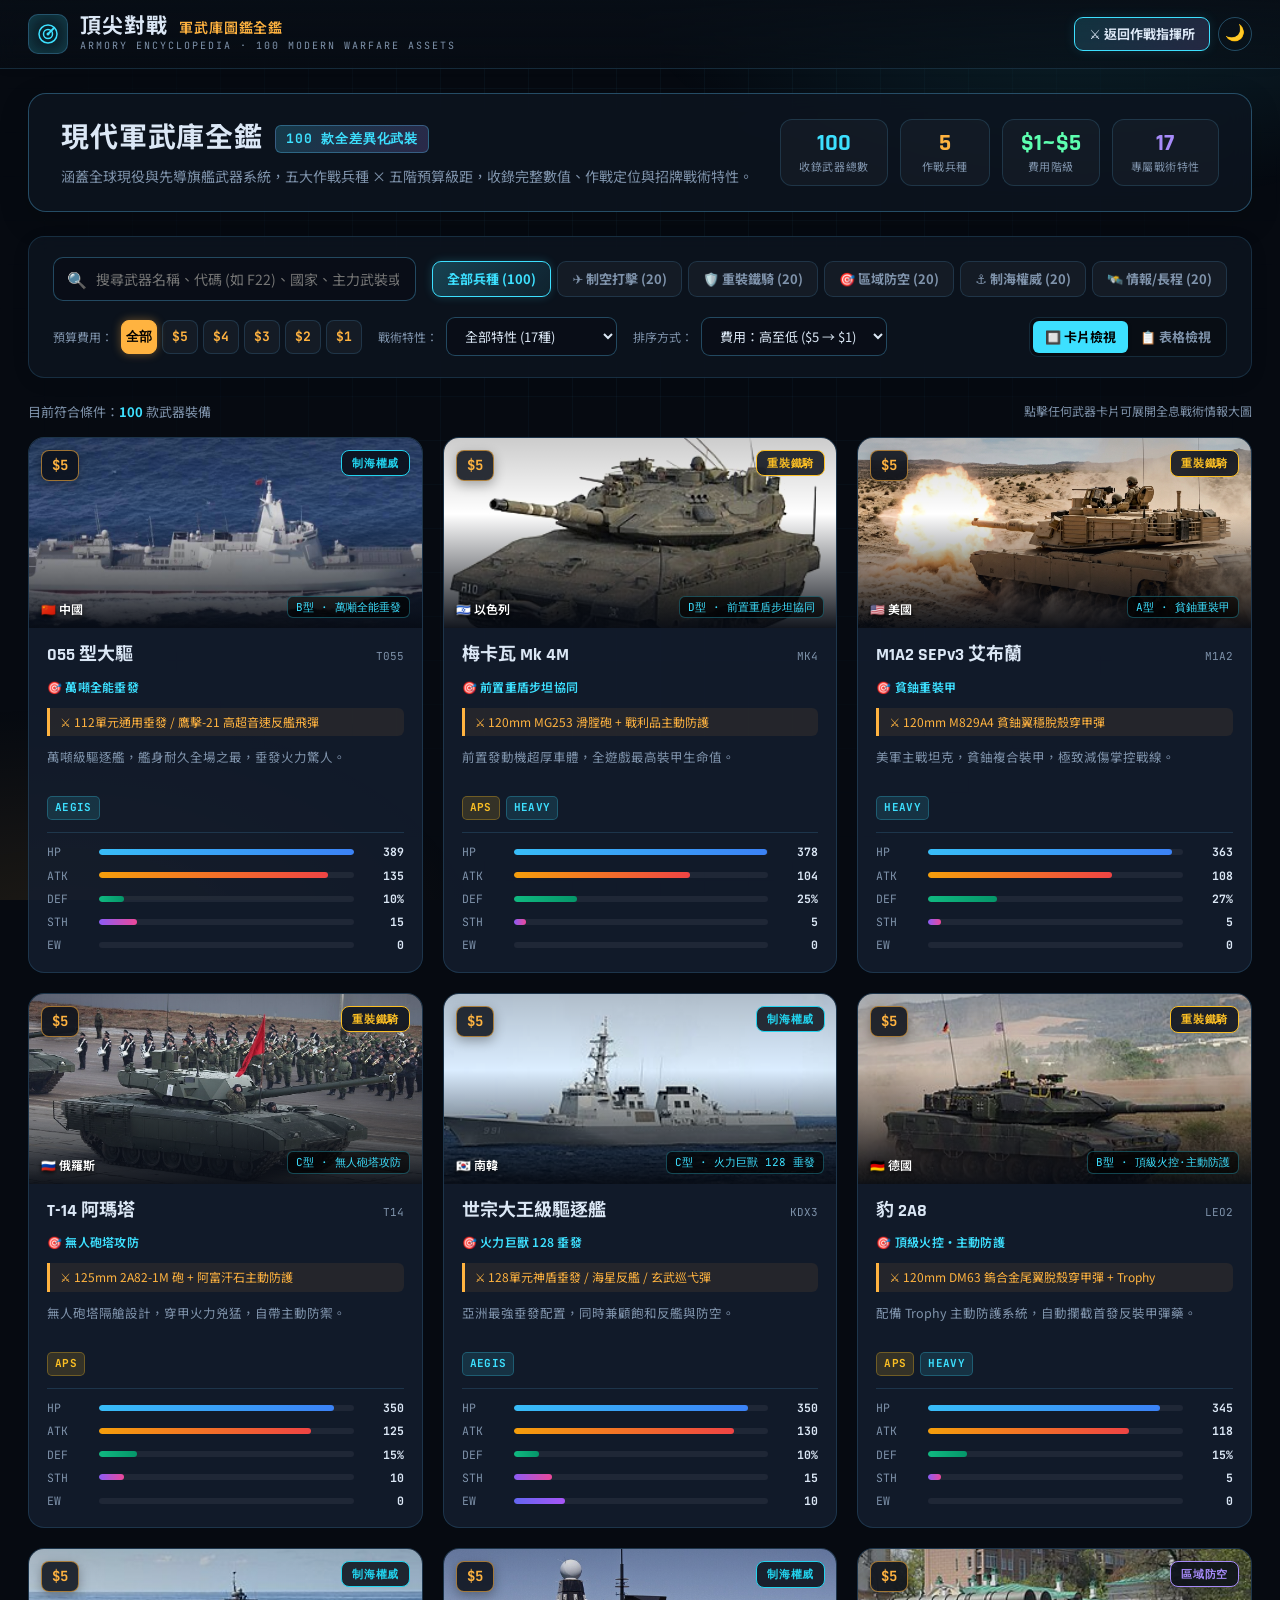
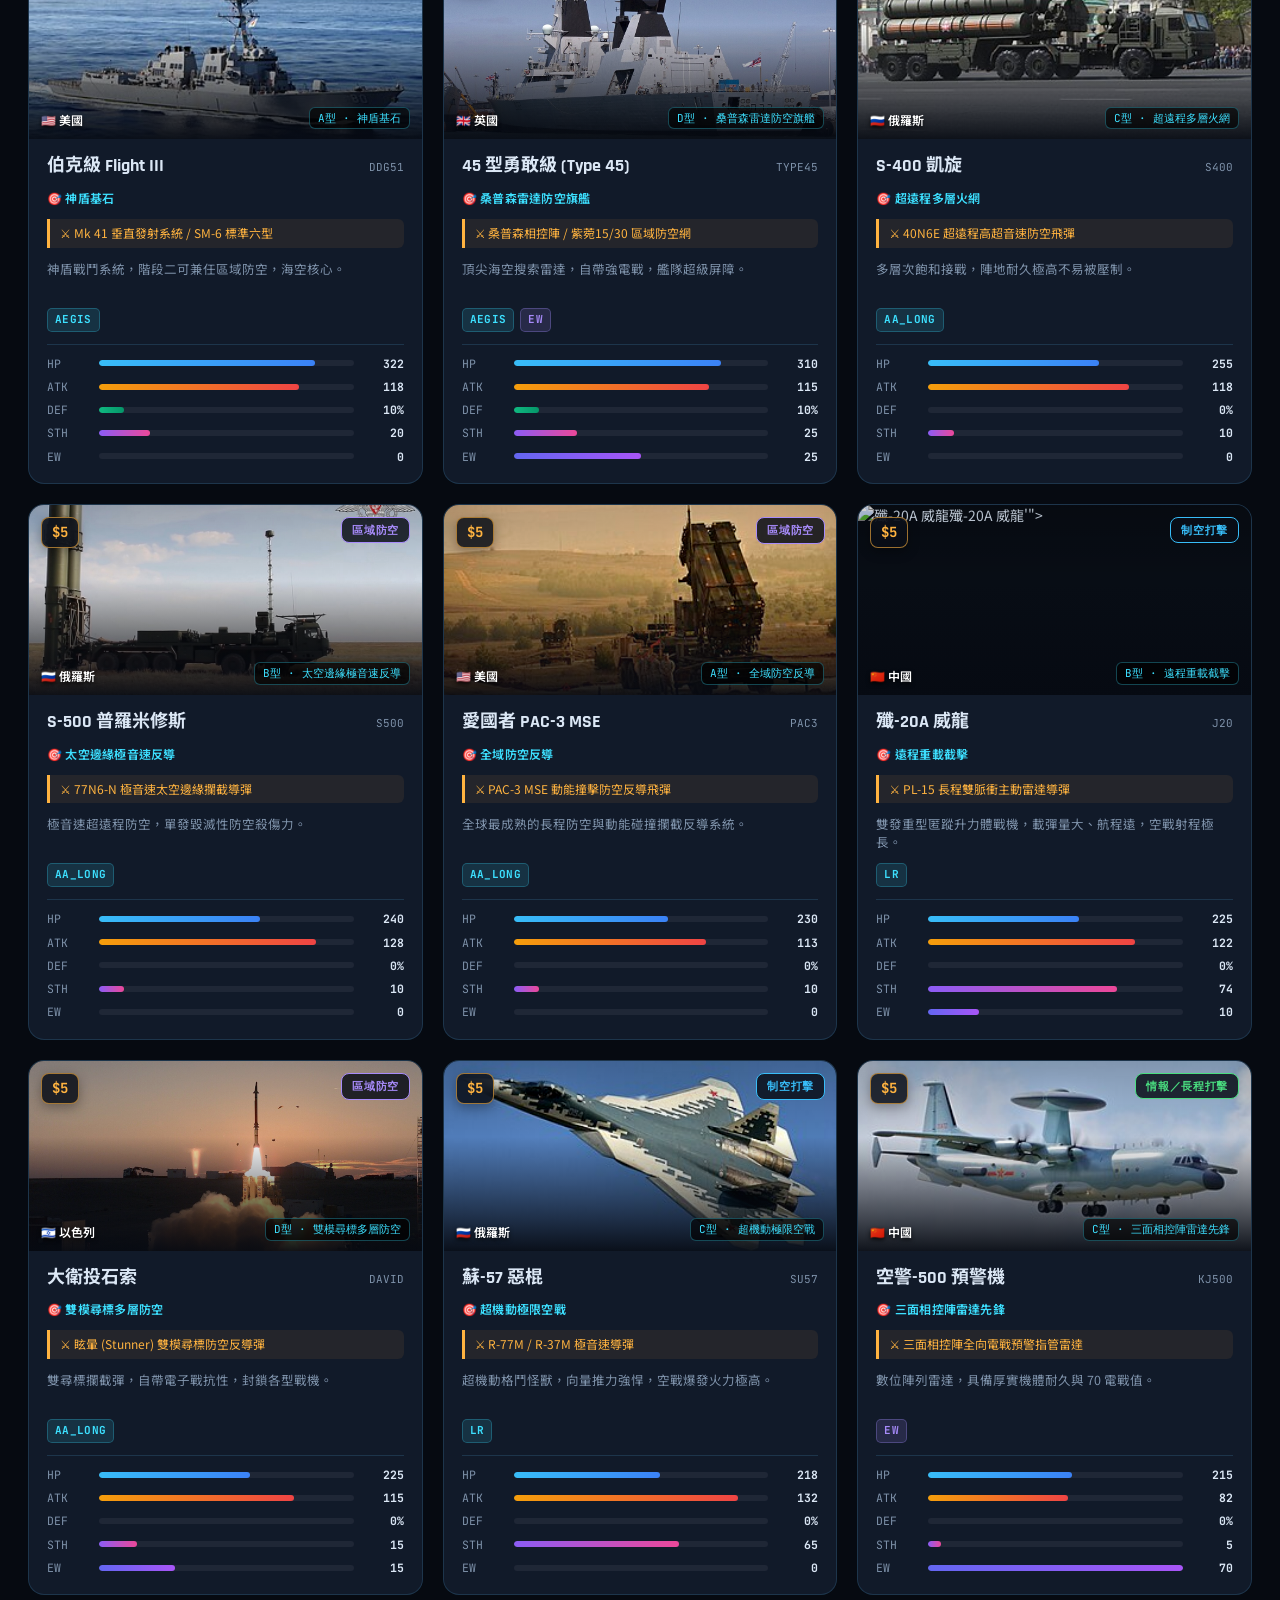
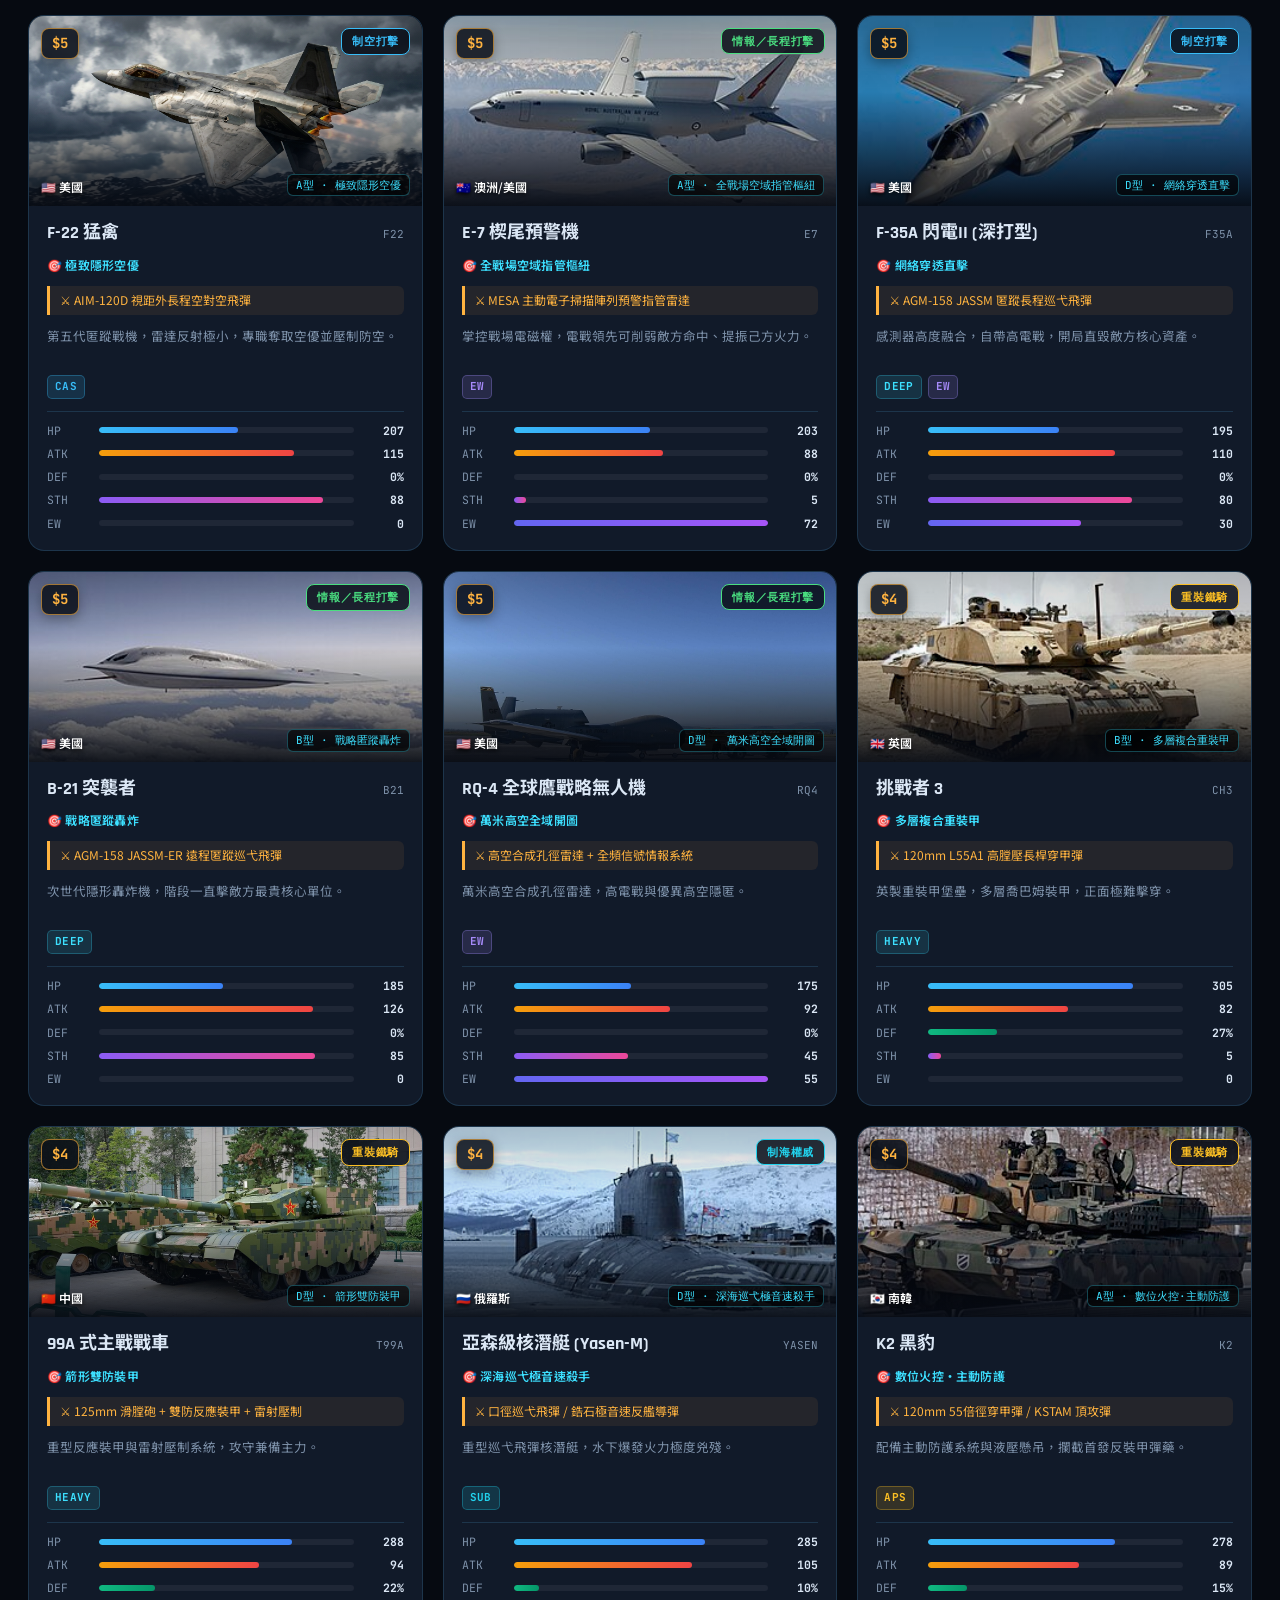
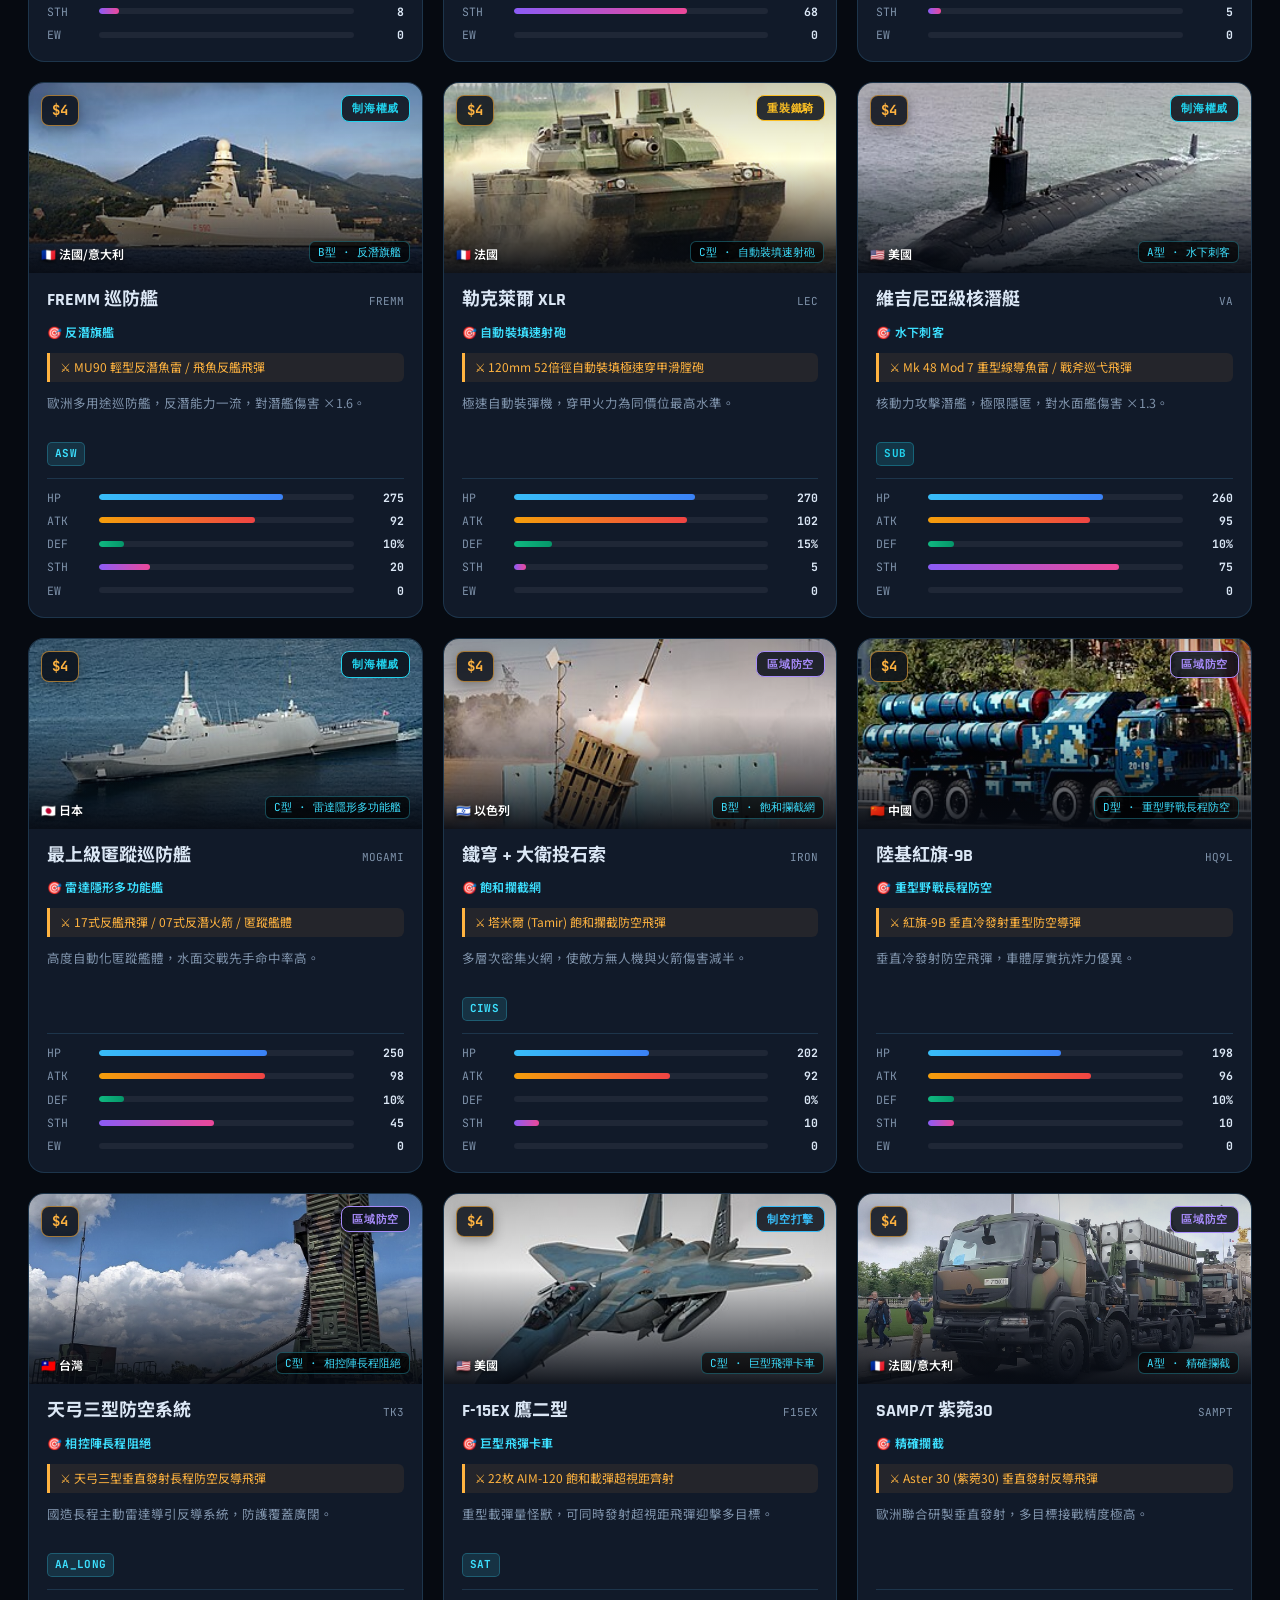
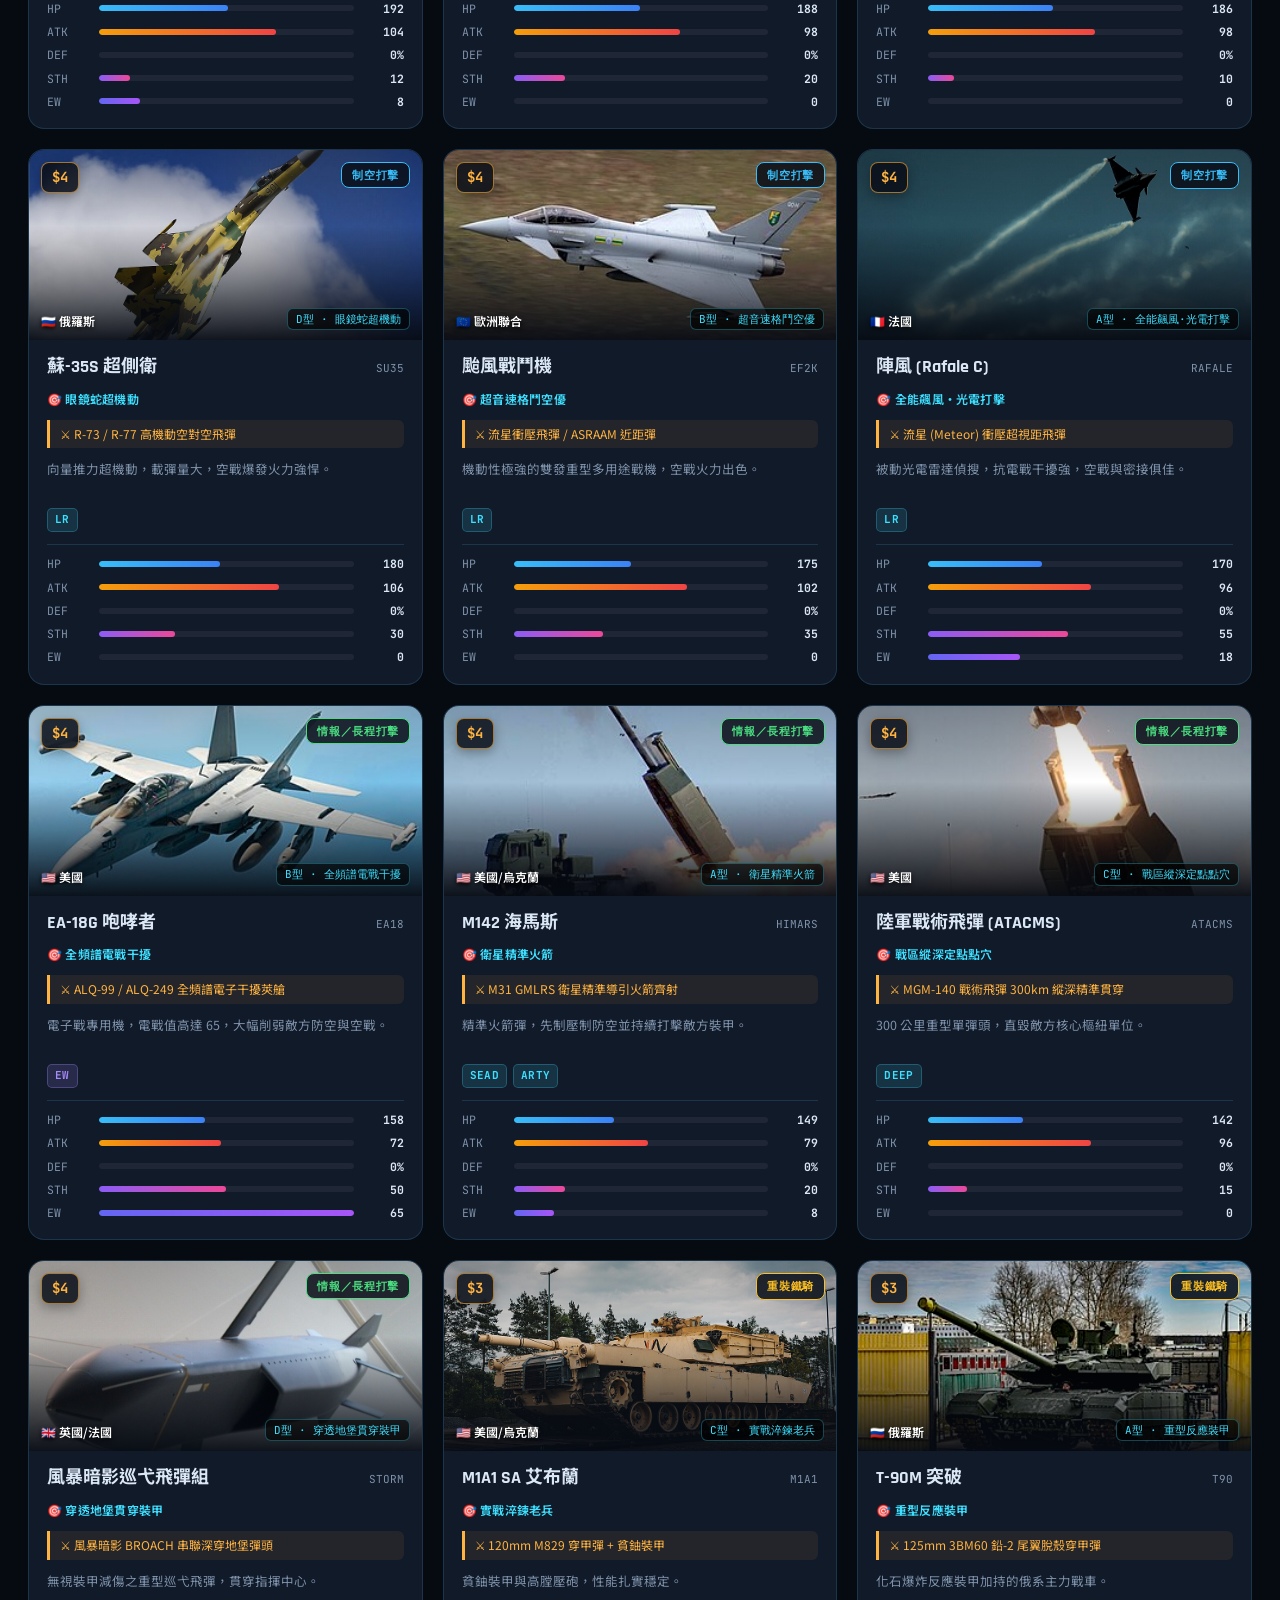
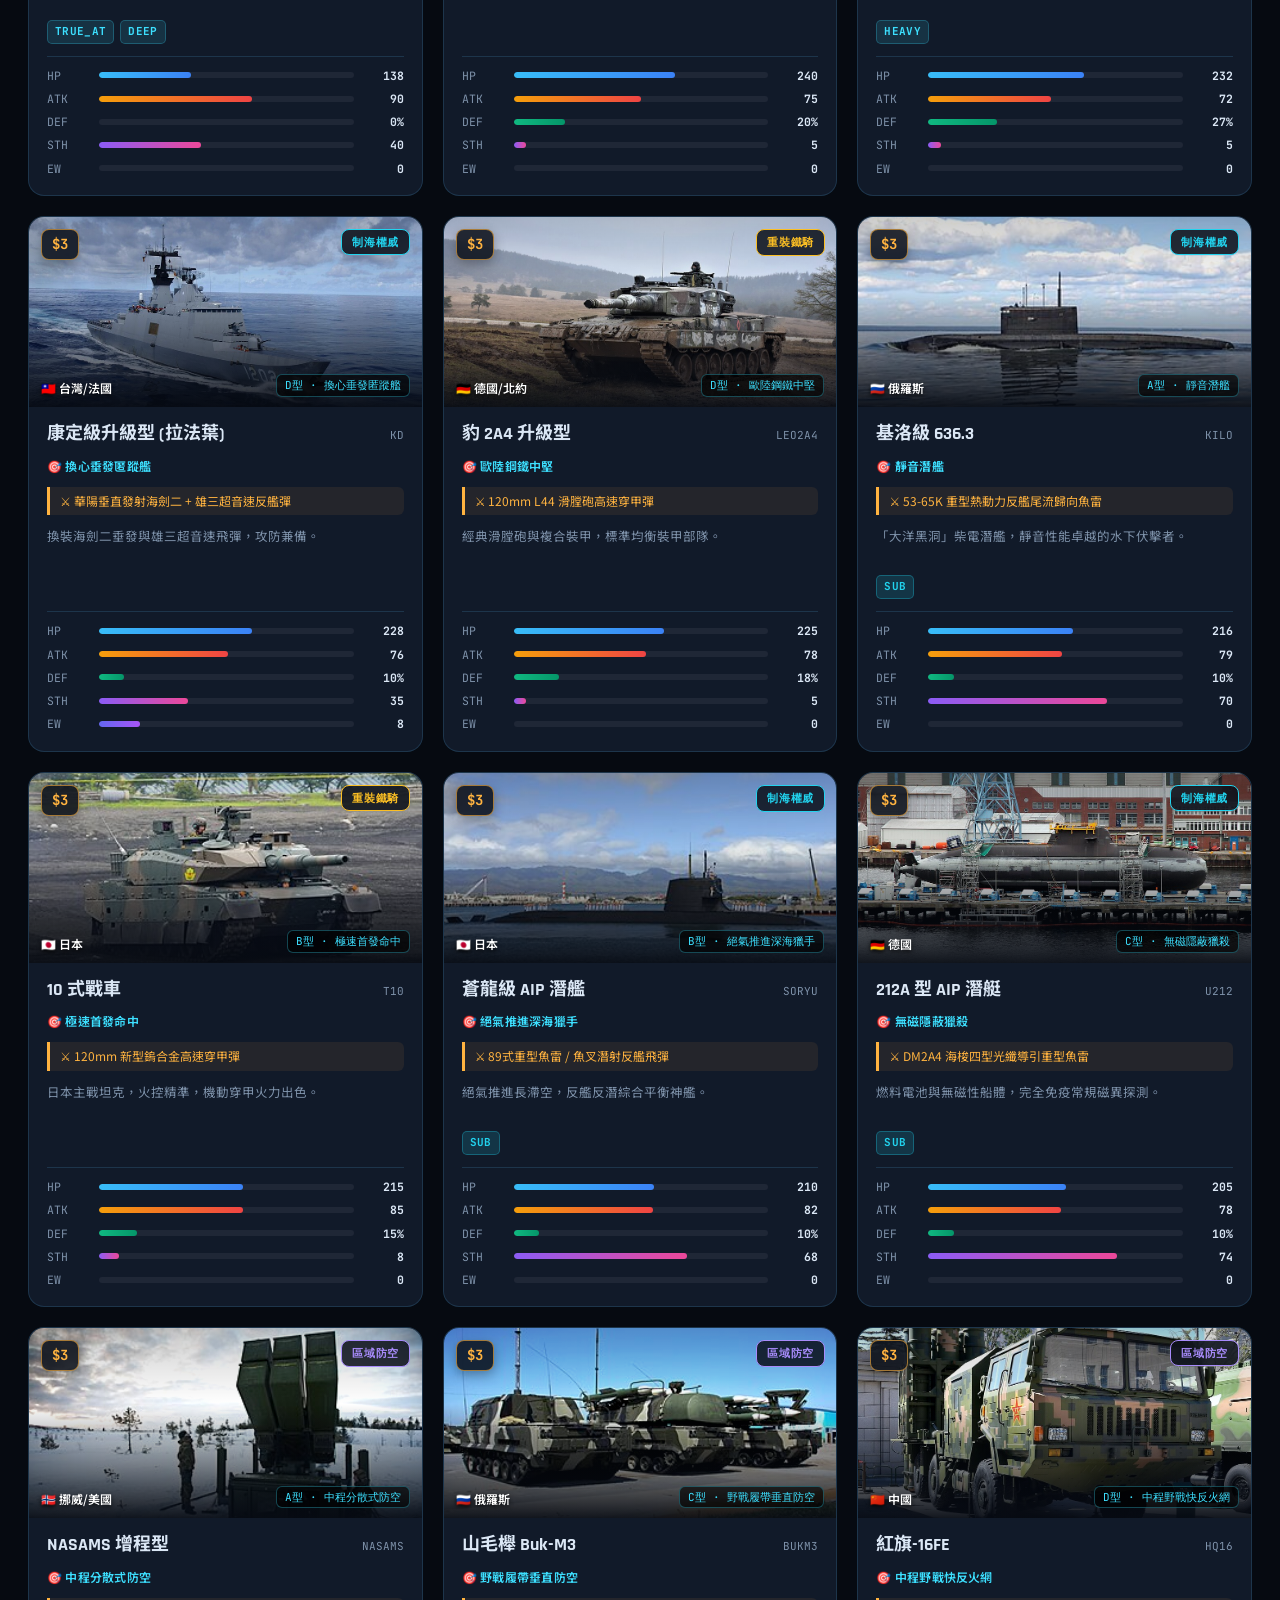
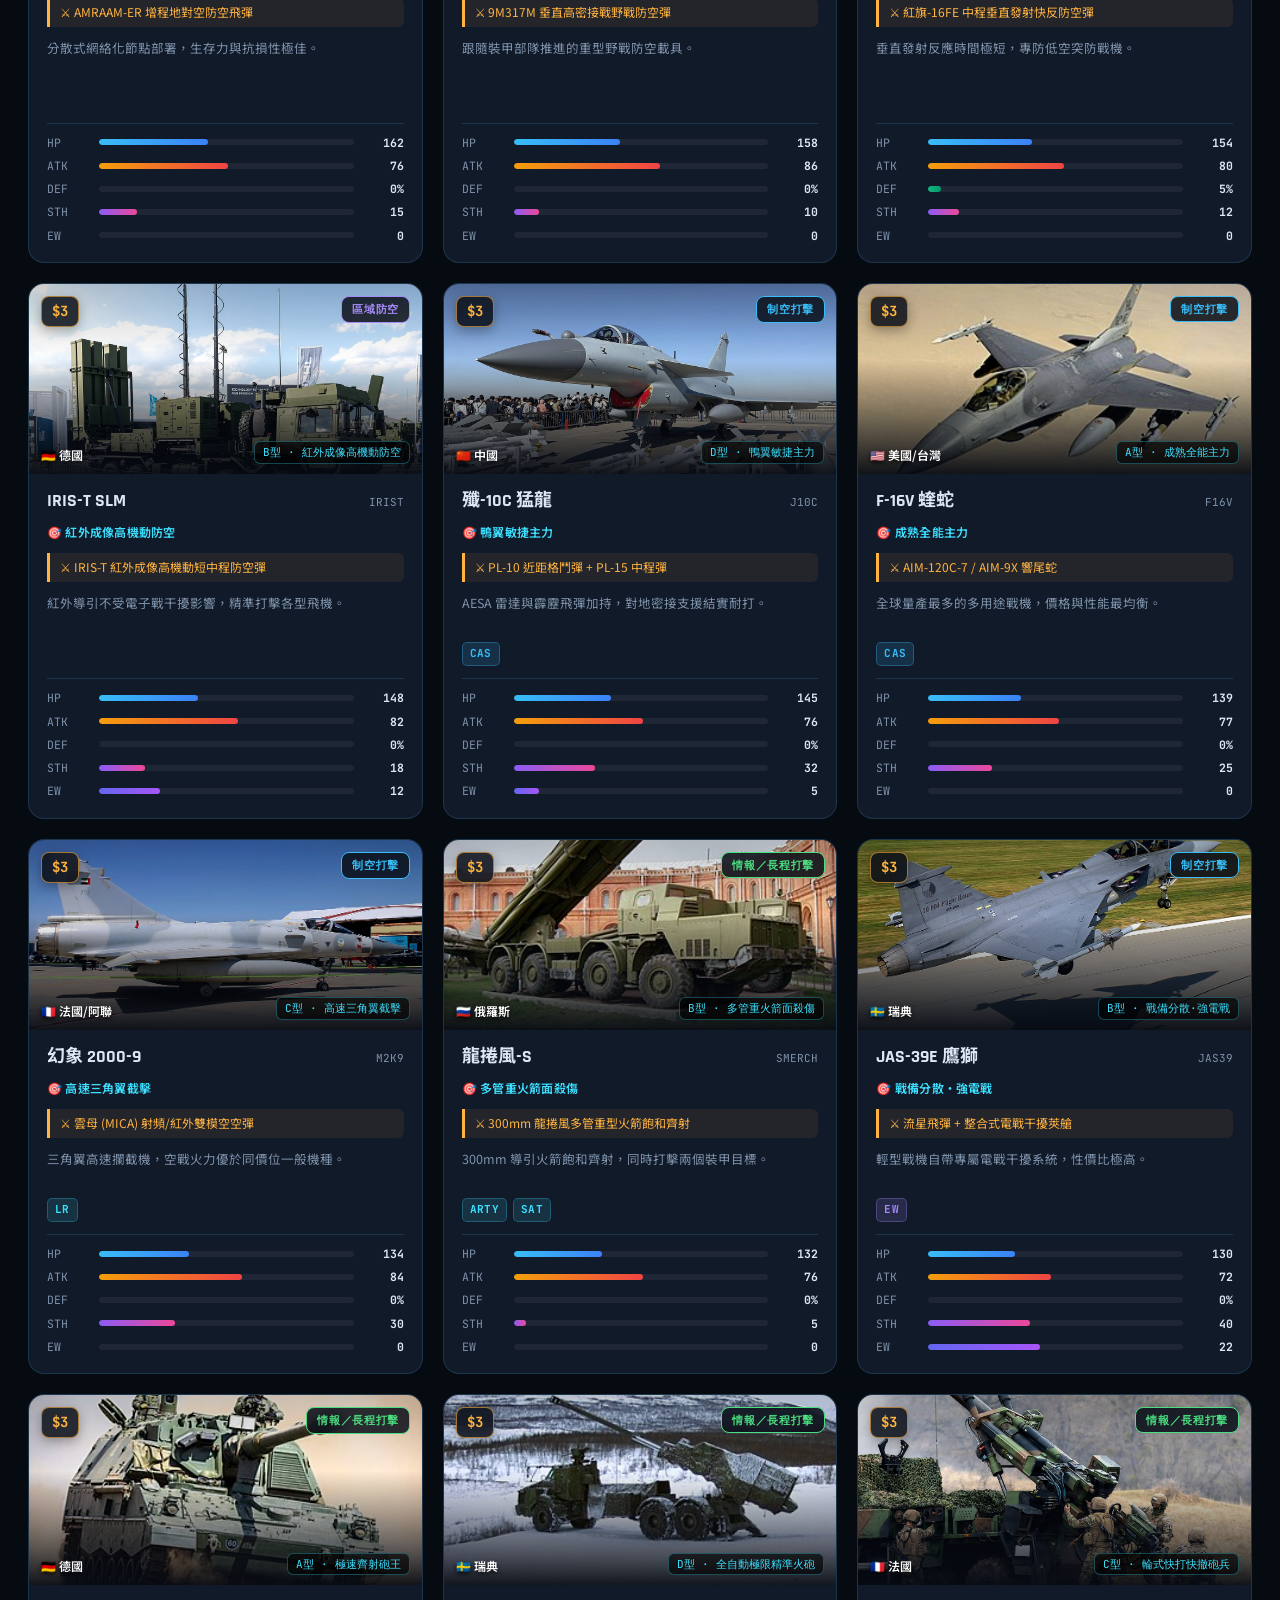
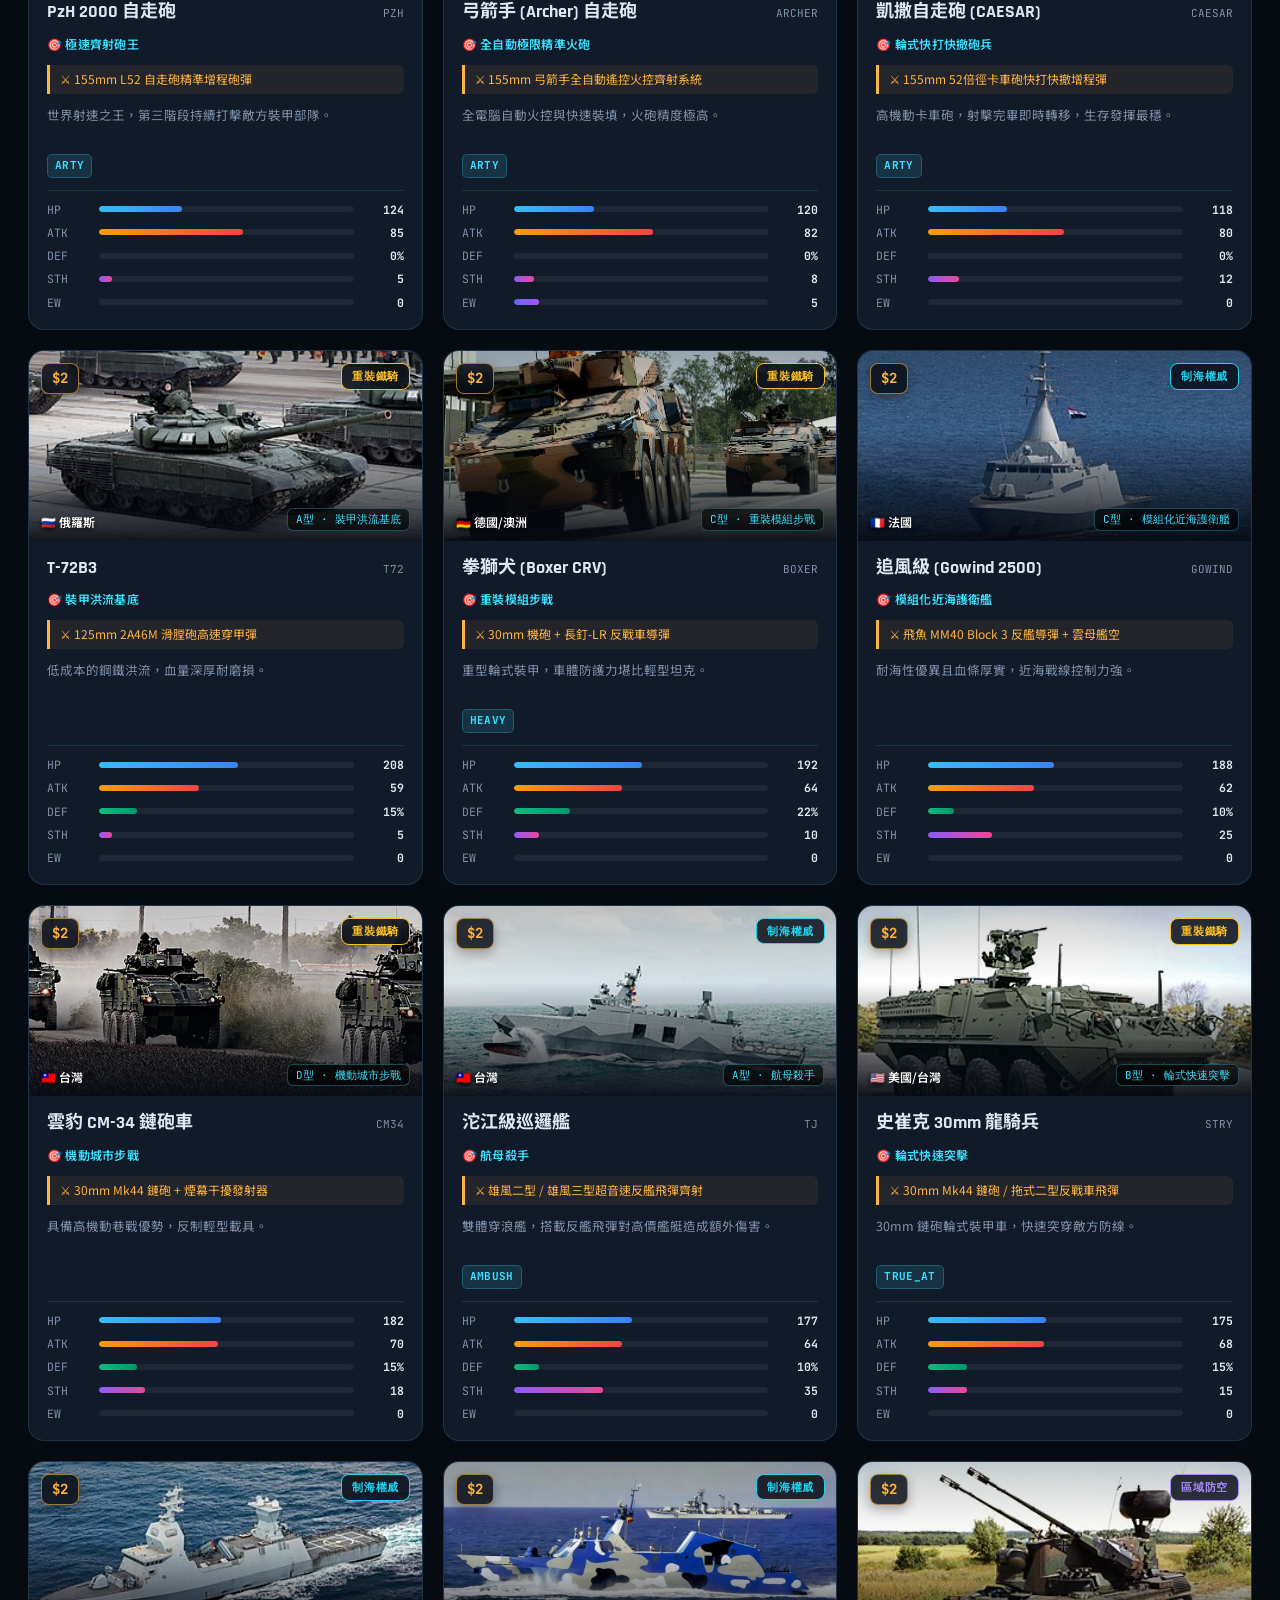
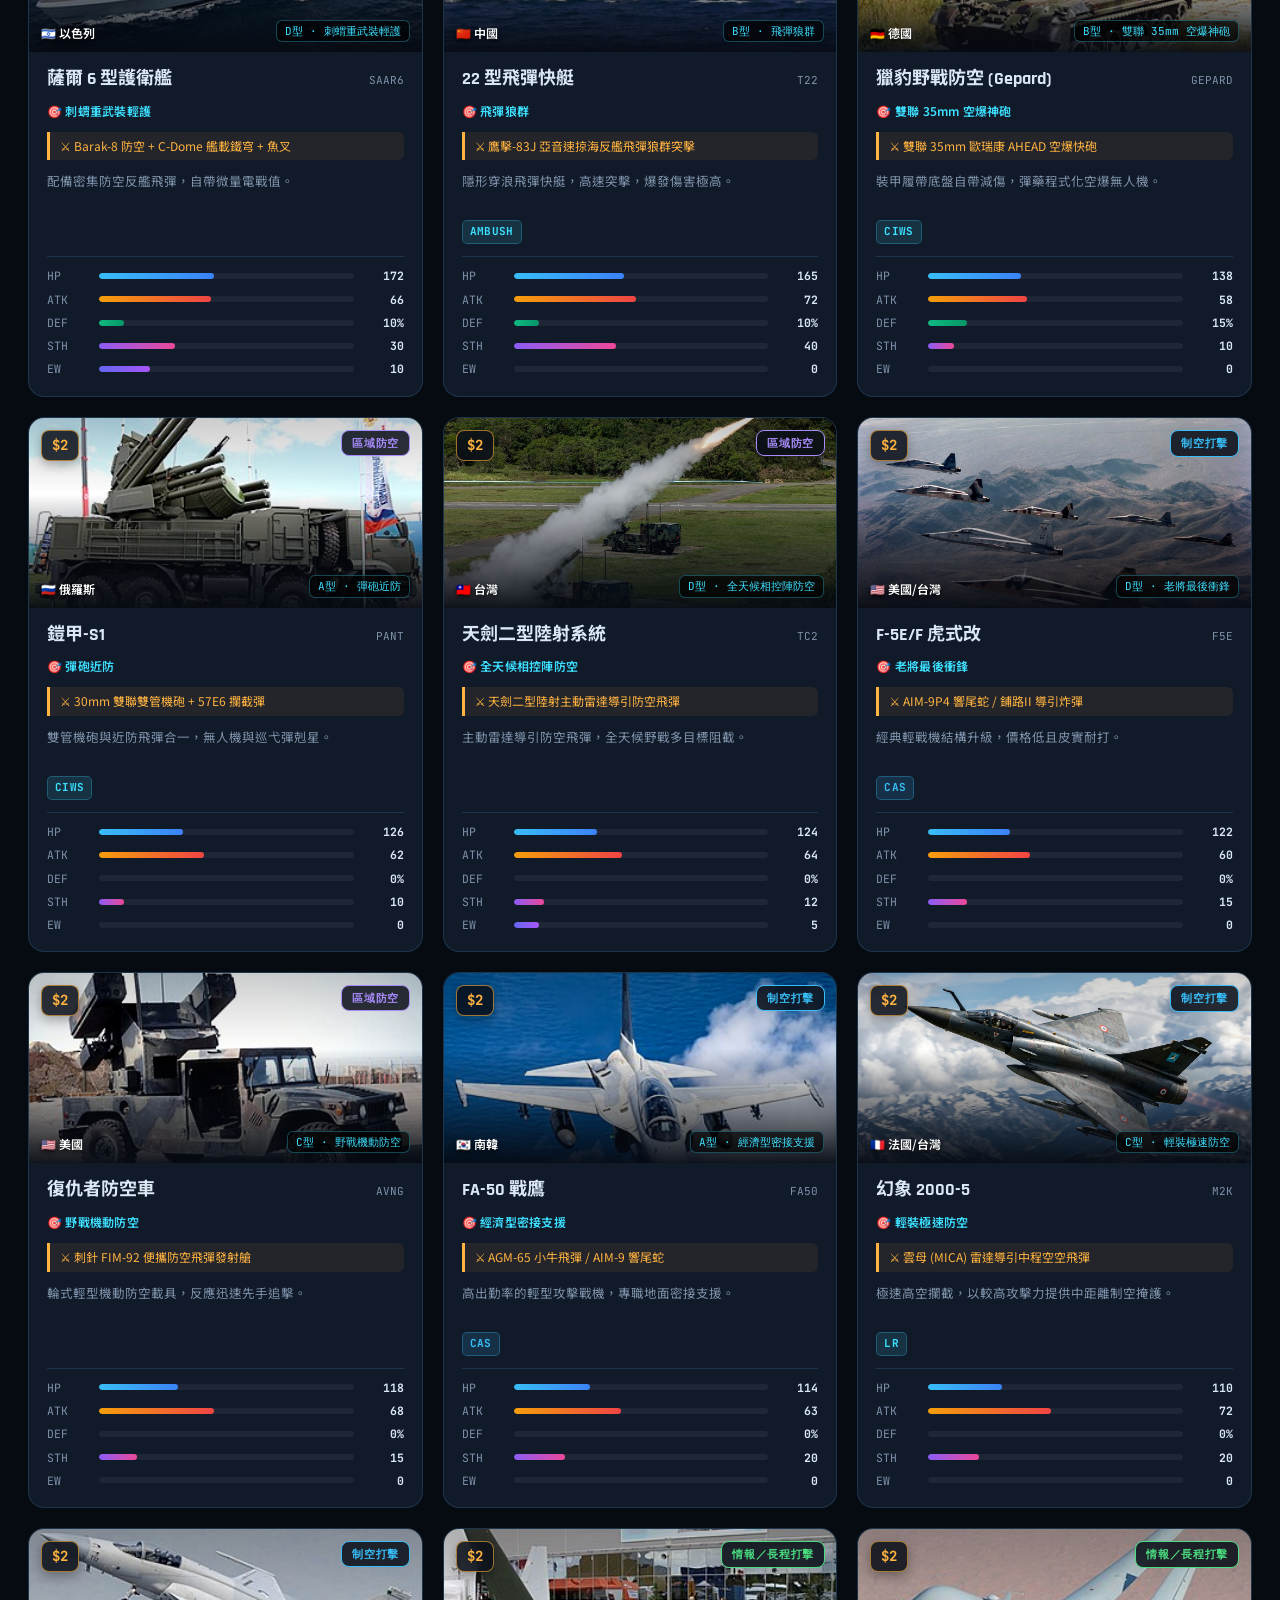
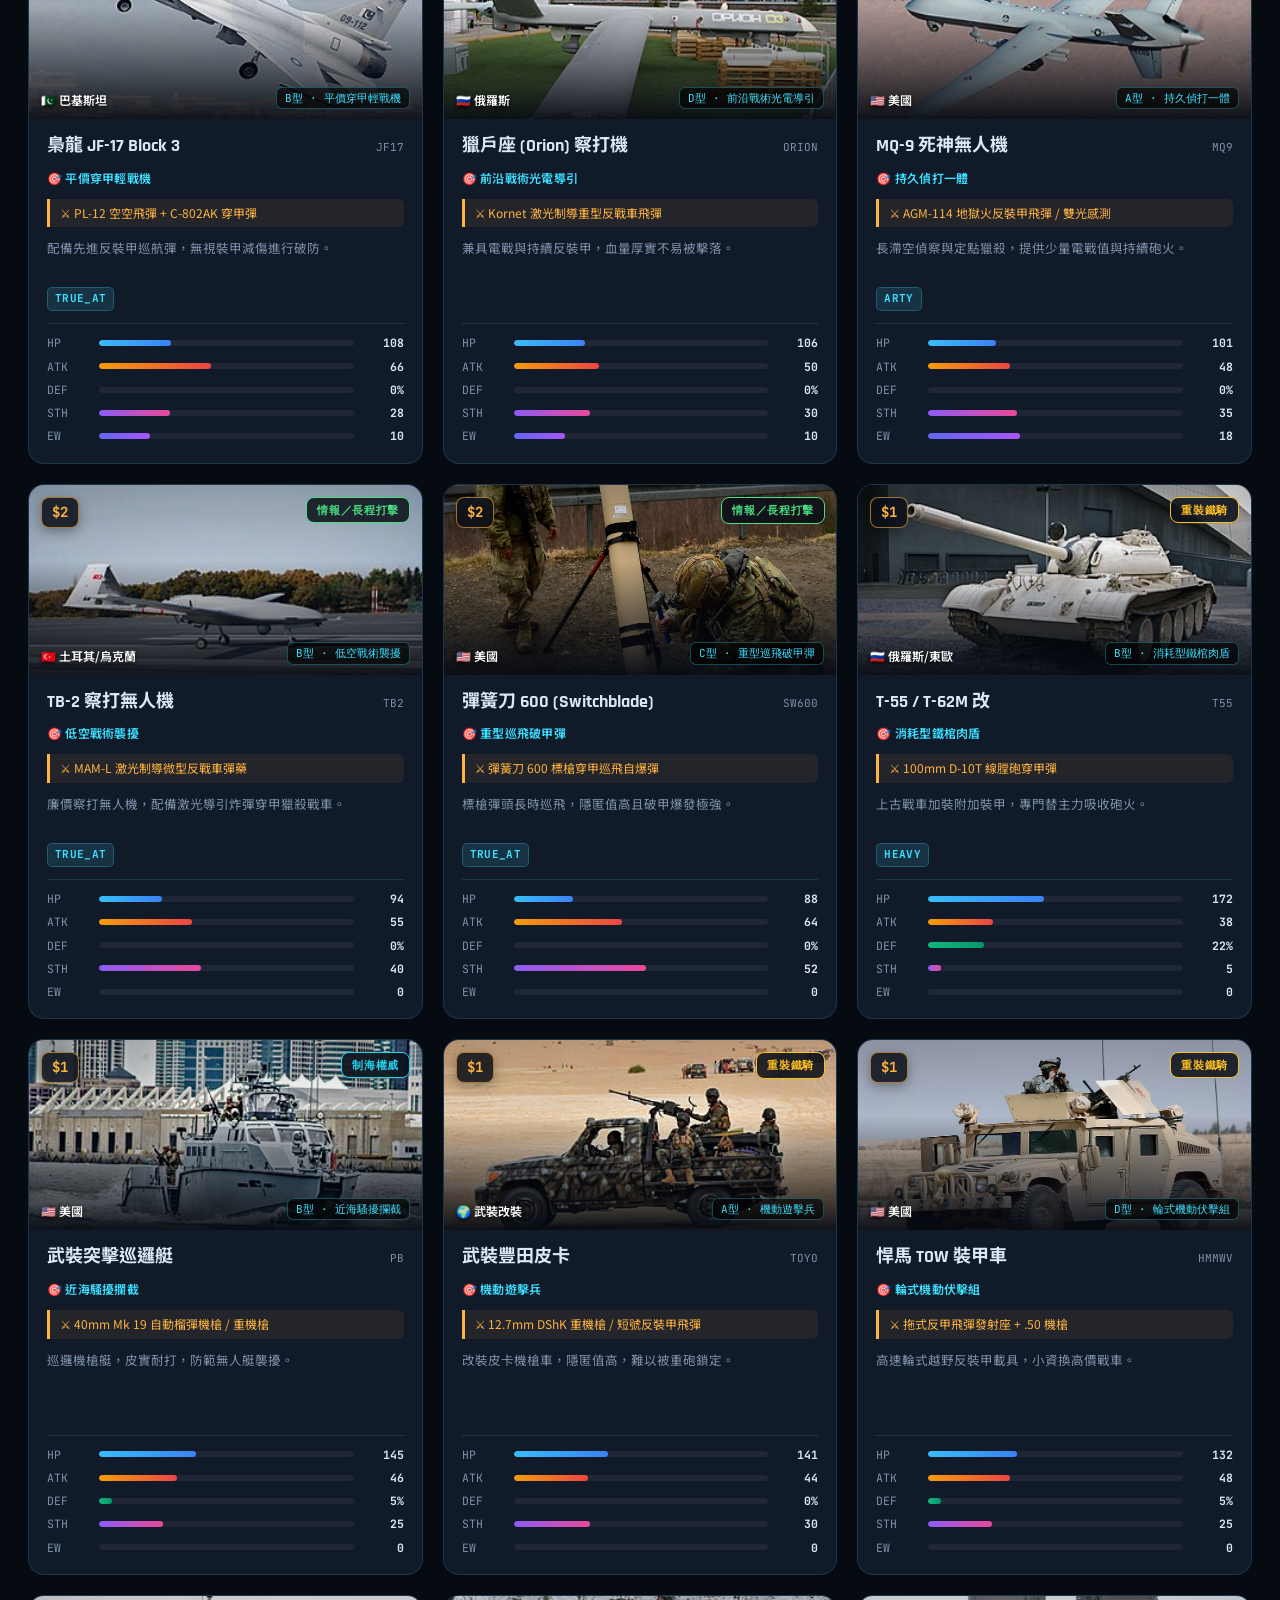
==== armory.html @ cdc53639 "feat: 頂尖對戰 (TopBattle) v3.0 - 100款全差異化現代軍武庫、全鑑圖鑑系統、官方認證照片與戰鬥推演引擎" ====
<!DOCTYPE html>
<html lang="zh-Hant" data-theme="dark">
<head>
<meta charset="UTF-8">
<meta name="viewport" content="width=device-width, initial-scale=1">
<meta name="referrer" content="no-referrer">
<title>頂尖對戰：15元聯合作戰 | 軍武庫圖鑑全鑑 (100 款現代軍武)</title>
<meta name="description" content="收錄頂尖對戰：15元聯合作戰全部 100 款全差異化現代軍武圖鑑，涵蓋五大兵種、五階費用、高清實裝照片、五維數值與招牌戰術特性。">
<link rel="preconnect" href="https://fonts.googleapis.com">
<link rel="preconnect" href="https://fonts.gstatic.com" crossorigin>
<link href="https://fonts.googleapis.com/css2?family=JetBrains+Mono:wght@500;700&family=Noto+Sans+TC:wght@400;500;700;900&family=Rajdhani:wght@500;600;700&display=swap" rel="stylesheet">
<link rel="stylesheet" href="style.css">
<style>
/* =====================================================
   軍武圖鑑專屬高質感樣式 (Armory Encyclopedia Styles)
   ===================================================== */
.armory-container {
  max-width: 1600px;
  margin: 0 auto;
  padding: 24px 28px 80px;
  position: relative;
  z-index: 2;
}

/* 頂部英雄區域 (Hero Banner) */
.armory-hero {
  display: flex;
  align-items: center;
  justify-content: space-between;
  gap: 24px;
  background: var(--panel);
  border: 1px solid var(--line2);
  border-radius: 18px;
  padding: 24px 32px;
  backdrop-filter: blur(12px);
  box-shadow: 0 10px 30px rgba(0,0,0,0.18);
  margin-bottom: 24px;
  flex-wrap: wrap;
}
.hero-title-group h2 {
  font-family: var(--head);
  font-size: 28px;
  font-weight: 700;
  color: var(--text);
  letter-spacing: .03em;
  display: flex;
  align-items: center;
  gap: 12px;
}
.hero-title-group h2 span.badge {
  font-family: var(--mono);
  font-size: 13px;
  padding: 3px 10px;
  border-radius: 6px;
  background: linear-gradient(135deg, rgba(61,224,255,.2), rgba(167,139,250,.2));
  color: var(--cyan);
  border: 1px solid var(--line2);
}
.hero-title-group p {
  color: var(--muted);
  font-size: 14px;
  margin-top: 6px;
}

/* 核心指標徽章群 (Hero Stat Chips) */
.hero-metrics {
  display: flex;
  gap: 12px;
  flex-wrap: wrap;
}
.metric-box {
  background: rgba(255,255,255,.03);
  border: 1px solid var(--line);
  padding: 10px 18px;
  border-radius: 12px;
  text-align: center;
  min-width: 90px;
}
[data-theme="light"] .metric-box {
  background: #ffffff;
  box-shadow: 0 2px 6px rgba(15,23,42,.06);
}
.metric-box .num {
  font-family: var(--head);
  font-size: 24px;
  font-weight: 700;
  color: var(--cyan);
  line-height: 1.1;
}
.metric-box .label {
  font-size: 11px;
  color: var(--muted);
  letter-spacing: .05em;
  margin-top: 2px;
}

/* 控制工具列 (Controls & Filter Deck) */
.filter-deck {
  background: var(--panel);
  border: 1px solid var(--line);
  border-radius: 16px;
  padding: 20px 24px;
  backdrop-filter: blur(12px);
  margin-bottom: 24px;
  display: flex;
  flex-direction: column;
  gap: 16px;
  box-shadow: 0 4px 20px rgba(0,0,0,0.06);
}
.filter-row {
  display: flex;
  align-items: center;
  gap: 16px;
  flex-wrap: wrap;
}

/* 搜尋框 */
.search-wrapper {
  position: relative;
  flex: 1;
  min-width: 260px;
}
.search-input {
  width: 100%;
  padding: 11px 16px 11px 42px;
  border-radius: 10px;
  background: rgba(0,0,0,0.2);
  border: 1px solid var(--line2);
  color: var(--text);
  font-size: 14px;
  outline: none;
  transition: all .2s ease;
  font-family: inherit;
}
[data-theme="light"] .search-input {
  background: #ffffff;
}
.search-input:focus {
  border-color: var(--cyan);
  box-shadow: 0 0 12px rgba(61,224,255,0.25);
}
.search-icon {
  position: absolute;
  left: 14px;
  top: 50%;
  transform: translateY(-50%);
  color: var(--muted);
  pointer-events: none;
  font-size: 16px;
}

/* 分類篩選按鈕 (Filter Pills) */
.filter-pills {
  display: flex;
  gap: 6px;
  flex-wrap: wrap;
}
.filter-btn {
  padding: 7px 14px;
  border-radius: 9px;
  font-size: 13px;
  font-weight: 700;
  color: var(--muted);
  background: rgba(255,255,255,0.04);
  border: 1px solid var(--line);
  transition: all .16s ease;
  display: inline-flex;
  align-items: center;
  gap: 6px;
}
[data-theme="light"] .filter-btn {
  background: #f8fafc;
}
.filter-btn:hover {
  color: var(--text);
  border-color: var(--line2);
}
.filter-btn.active {
  background: linear-gradient(135deg, rgba(61,224,255,.24), rgba(61,224,255,.08));
  color: var(--cyan);
  border-color: var(--cyan);
  box-shadow: 0 0 10px rgba(61,224,255,0.2);
}
[data-theme="light"] .filter-btn.active {
  background: #e0f2fe;
  color: #0284c7;
  border-color: #0284c7;
}

/* 價格膠囊按鈕 */
.cost-pills {
  display: flex;
  gap: 5px;
}
.cost-btn {
  width: 36px;
  height: 34px;
  border-radius: 8px;
  font-family: var(--mono);
  font-weight: 700;
  font-size: 13px;
  display: grid;
  place-items: center;
  background: rgba(255,255,255,0.04);
  border: 1px solid var(--line);
  color: var(--amber);
  transition: all .16s;
}
.cost-btn:hover {
  border-color: var(--amber);
  transform: translateY(-1px);
}
.cost-btn.active {
  background: var(--amber);
  color: #000;
  border-color: var(--amber);
  box-shadow: 0 0 10px rgba(255,179,64,0.4);
}

/* 下拉選單與排序 */
.select-wrapper {
  display: flex;
  align-items: center;
  gap: 8px;
}
.select-label {
  font-size: 12px;
  color: var(--muted);
  white-space: nowrap;
}
.armory-select {
  padding: 8px 14px;
  border-radius: 9px;
  background: rgba(0,0,0,0.2);
  border: 1px solid var(--line2);
  color: var(--text);
  font-size: 13px;
  outline: none;
  font-family: inherit;
  cursor: pointer;
}
[data-theme="light"] .armory-select {
  background: #ffffff;
}

/* 檢視切換 (Grid vs Table) */
.view-switch {
  display: flex;
  background: rgba(0,0,0,0.25);
  padding: 3px;
  border-radius: 9px;
  border: 1px solid var(--line);
  margin-left: auto;
}
[data-theme="light"] .view-switch {
  background: #e2e8f0;
}
.view-btn {
  padding: 6px 12px;
  border-radius: 6px;
  font-size: 13px;
  font-weight: 700;
  color: var(--muted);
  transition: all .16s;
}
.view-btn.active {
  background: var(--cyan);
  color: #000;
  box-shadow: 0 1px 4px rgba(0,0,0,0.15);
}

/* 狀態計數列 */
.result-status-bar {
  display: flex;
  align-items: center;
  justify-content: space-between;
  margin-bottom: 16px;
  font-size: 13px;
  color: var(--muted);
}
.result-status-bar b {
  color: var(--cyan);
}

/* =====================================================
   卡片網格佈局 (Grid View)
   ===================================================== */
.armory-grid {
  display: grid;
  grid-template-columns: repeat(auto-fill, minmax(320px, 1fr));
  gap: 20px;
}

.unit-card {
  background: var(--card-bg, rgba(20,31,48,.8));
  border: 1px solid var(--line);
  border-radius: 16px;
  overflow: hidden;
  display: flex;
  flex-direction: column;
  transition: all .24s cubic-bezier(0.16, 1, 0.3, 1);
  position: relative;
  cursor: pointer;
}
.unit-card:hover {
  transform: translateY(-4px);
  border-color: var(--c, var(--cyan));
  box-shadow: 0 12px 28px -6px rgba(0,0,0,0.35), 0 0 16px -4px var(--c, var(--cyan));
}

/* 卡片圖片容器 */
.card-media-box {
  width: 100%;
  height: 190px;
  position: relative;
  overflow: hidden;
  background: #080d15;
}
.card-img {
  width: 100%;
  height: 100%;
  object-fit: cover;
  object-position: center;
  transition: transform .4s ease;
  filter: contrast(1.05);
}
.unit-card:hover .card-img {
  transform: scale(1.06);
}
.card-media-overlay {
  position: absolute;
  inset: 0;
  background: linear-gradient(180deg, rgba(0,0,0,0.2) 0%, transparent 40%, rgba(6,10,18,0.95) 100%);
  pointer-events: none;
}
[data-theme="light"] .card-media-overlay {
  background: linear-gradient(180deg, rgba(0,0,0,0.15) 0%, transparent 40%, rgba(255,255,255,0.95) 100%);
}

/* 圖片上方覆蓋的標籤與徽章 */
.badge-cost {
  position: absolute;
  top: 12px;
  left: 12px;
  font-family: var(--mono);
  font-size: 14px;
  font-weight: 700;
  padding: 4px 10px;
  border-radius: 8px;
  background: rgba(10,15,24,0.85);
  border: 1px solid rgba(255,179,64,0.6);
  color: var(--amber);
  backdrop-filter: blur(8px);
  box-shadow: 0 4px 12px rgba(0,0,0,0.3);
}
.badge-cat {
  position: absolute;
  top: 12px;
  right: 12px;
  font-family: var(--mono);
  font-size: 11px;
  font-weight: 700;
  padding: 4px 10px;
  border-radius: 8px;
  background: rgba(10,15,24,0.85);
  border: 1px solid var(--c);
  color: var(--c);
  backdrop-filter: blur(8px);
  letter-spacing: .06em;
}
.badge-origin {
  position: absolute;
  bottom: 10px;
  left: 12px;
  font-size: 12px;
  font-weight: 600;
  color: #fff;
  display: flex;
  align-items: center;
  gap: 5px;
  text-shadow: 0 2px 4px rgba(0,0,0,0.8);
}
[data-theme="light"] .badge-origin {
  color: var(--text);
  text-shadow: 0 1px 2px rgba(255,255,255,0.8);
}
.badge-style {
  position: absolute;
  bottom: 10px;
  right: 12px;
  font-size: 11px;
  font-family: var(--mono);
  color: var(--cyan);
  background: rgba(0,0,0,0.65);
  padding: 2px 8px;
  border-radius: 6px;
  border: 1px solid rgba(61,224,255,0.3);
}

/* 卡片主體文字資訊 */
.card-body {
  padding: 16px 18px 18px;
  display: flex;
  flex-direction: column;
  gap: 12px;
  flex: 1;
}
.card-head-title {
  display: flex;
  align-items: baseline;
  justify-content: space-between;
  gap: 8px;
}
.card-name {
  font-family: var(--head);
  font-size: 18px;
  font-weight: 700;
  color: var(--text);
  line-height: 1.2;
}
.card-id {
  font-family: var(--mono);
  font-size: 11px;
  color: var(--muted);
}
.card-tagline {
  font-size: 12px;
  color: var(--cyan);
  font-weight: 600;
  letter-spacing: .02em;
}
.card-weapon {
  font-size: 12px;
  color: var(--amber);
  background: rgba(255,179,64,0.08);
  border-left: 3px solid var(--amber);
  padding: 6px 10px;
  border-radius: 0 6px 6px 0;
  line-height: 1.4;
}
.card-desc {
  font-size: 12.5px;
  color: var(--muted);
  line-height: 1.45;
  display: -webkit-box;
  -webkit-line-clamp: 2;
  -webkit-box-orient: vertical;
  overflow: hidden;
  height: 36px;
}

/* 特性標籤膠囊 */
.card-traits {
  display: flex;
  gap: 6px;
  flex-wrap: wrap;
  min-height: 24px;
}
.trait-chip {
  font-family: var(--mono);
  font-size: 11px;
  font-weight: 700;
  padding: 2px 7px;
  border-radius: 5px;
  background: rgba(61,224,255,0.12);
  color: var(--cyan);
  border: 1px solid rgba(61,224,255,0.25);
  letter-spacing: .03em;
}
.trait-chip.cas { background: rgba(56,189,248,0.15); color: #38bdf8; border-color: rgba(56,189,248,0.3); }
.trait-chip.aps { background: rgba(251,191,36,0.15); color: #fbbf24; border-color: rgba(251,191,36,0.3); }
.trait-chip.sub { background: rgba(34,211,238,0.15); color: #22d3ee; border-color: rgba(34,211,238,0.3); }
.trait-chip.ew  { background: rgba(167,139,250,0.15); color: #a78bfa; border-color: rgba(167,139,250,0.3); }

/* 5維屬性儀表條 (Stats Bars) */
.card-stats {
  display: flex;
  flex-direction: column;
  gap: 6px;
  padding-top: 10px;
  border-top: 1px solid var(--line);
  margin-top: auto;
}
.stat-row {
  display: flex;
  align-items: center;
  gap: 8px;
  font-size: 11.5px;
  font-family: var(--mono);
}
.stat-name {
  width: 44px;
  color: var(--muted);
}
.stat-bar-track {
  flex: 1;
  height: 6px;
  border-radius: 3px;
  background: rgba(255,255,255,0.06);
  overflow: hidden;
}
[data-theme="light"] .stat-bar-track {
  background: #e2e8f0;
}
.stat-bar-fill {
  height: 100%;
  border-radius: 3px;
  background: var(--cyan);
}
.stat-bar-fill.hp  { background: linear-gradient(90deg, #38bdf8, #3b82f6); }
.stat-bar-fill.atk { background: linear-gradient(90deg, #f59e0b, #ef4444); }
.stat-bar-fill.def { background: linear-gradient(90deg, #10b981, #059669); }
.stat-bar-fill.sth { background: linear-gradient(90deg, #8b5cf6, #ec4899); }
.stat-bar-fill.ew  { background: linear-gradient(90deg, #6366f1, #a855f7); }
.stat-val {
  width: 42px;
  text-align: right;
  font-weight: 700;
  color: var(--text);
}

/* =====================================================
   表格檢視佈局 (Table View)
   ===================================================== */
.armory-table-wrap {
  background: var(--panel);
  border: 1px solid var(--line);
  border-radius: 16px;
  overflow-x: auto;
  box-shadow: 0 4px 20px rgba(0,0,0,0.08);
}
.armory-table {
  width: 100%;
  border-collapse: collapse;
  font-size: 13px;
  text-align: left;
}
.armory-table th {
  background: rgba(255,255,255,0.03);
  padding: 12px 14px;
  font-family: var(--head);
  font-size: 14px;
  color: var(--muted);
  border-bottom: 1px solid var(--line2);
  white-space: nowrap;
}
[data-theme="light"] .armory-table th {
  background: #f1f5f9;
}
.armory-table td {
  padding: 10px 14px;
  border-bottom: 1px solid var(--line);
  vertical-align: middle;
}
.armory-table tr:hover td {
  background: rgba(61,224,255,0.04);
}
.table-thumb {
  width: 58px;
  height: 38px;
  border-radius: 6px;
  object-fit: cover;
  border: 1px solid var(--line);
  display: block;
}

/* =====================================================
   全息情報模態窗 (Tactical Intel Modal)
   ===================================================== */
.intel-modal-backdrop {
  position: fixed;
  inset: 0;
  background: rgba(0,0,0,0.78);
  backdrop-filter: blur(8px);
  z-index: 100;
  display: flex;
  align-items: center;
  justify-content: center;
  padding: 20px;
}
.intel-modal-content {
  background: var(--modal-bg, #0e1826);
  border: 1px solid var(--line2);
  border-radius: 22px;
  max-width: 880px;
  width: 100%;
  max-height: 90vh;
  overflow-y: auto;
  position: relative;
  box-shadow: 0 24px 60px rgba(0,0,0,0.6);
  animation: modalIn .2s cubic-bezier(0.16, 1, 0.3, 1);
}
@keyframes modalIn {
  from { opacity: 0; transform: scale(0.96) translateY(10px); }
  to { opacity: 1; transform: scale(1) translateY(0); }
}
.intel-close-btn {
  position: absolute;
  top: 18px;
  right: 20px;
  width: 36px;
  height: 36px;
  border-radius: 50%;
  background: rgba(255,255,255,0.1);
  border: 1px solid var(--line);
  color: var(--text);
  font-size: 20px;
  display: grid;
  place-items: center;
  cursor: pointer;
  z-index: 10;
  transition: all .2s;
}
.intel-close-btn:hover {
  background: var(--red);
  color: #fff;
}
.intel-hero-img-wrap {
  width: 100%;
  height: 320px;
  position: relative;
  background: #080d15;
}
.intel-hero-img {
  width: 100%;
  height: 100%;
  object-fit: cover;
  object-position: center;
}
.intel-hero-overlay {
  position: absolute;
  inset: 0;
  background: linear-gradient(180deg, rgba(0,0,0,0.3) 0%, transparent 50%, var(--modal-bg, #0e1826) 100%);
}
.intel-body {
  padding: 24px 32px 36px;
}
.intel-title-row {
  display: flex;
  align-items: center;
  justify-content: space-between;
  gap: 16px;
  margin-bottom: 12px;
  flex-wrap: wrap;
}
.intel-h2 {
  font-family: var(--head);
  font-size: 30px;
  color: var(--text);
  display: flex;
  align-items: center;
  gap: 12px;
}
.intel-badges {
  display: flex;
  gap: 8px;
}
.intel-desc-full {
  font-size: 15px;
  color: var(--text);
  line-height: 1.6;
  margin-bottom: 20px;
}
.intel-grid-specs {
  display: grid;
  grid-template-columns: repeat(auto-fit, minmax(220px, 1fr));
  gap: 16px;
  margin-bottom: 24px;
}
.spec-card {
  background: rgba(255,255,255,0.03);
  border: 1px solid var(--line);
  padding: 14px 16px;
  border-radius: 12px;
}
[data-theme="light"] .spec-card {
  background: #f8fafc;
}
.spec-card .k {
  font-size: 11.5px;
  color: var(--muted);
  text-transform: uppercase;
  letter-spacing: .06em;
}
.spec-card .v {
  font-size: 15px;
  font-weight: 700;
  color: var(--cyan);
  margin-top: 4px;
}

/* 底部戰術百科辭典專區 (Reference Codex) */
.codex-section {
  margin-top: 48px;
  background: var(--panel);
  border: 1px solid var(--line);
  border-radius: 18px;
  padding: 32px;
  backdrop-filter: blur(10px);
}
.codex-section h3 {
  font-family: var(--head);
  font-size: 22px;
  color: var(--text);
  margin-bottom: 16px;
  display: flex;
  align-items: center;
  gap: 10px;
}
.codex-traits-grid {
  display: grid;
  grid-template-columns: repeat(auto-fill, minmax(280px, 1fr));
  gap: 12px;
}
.trait-codex-card {
  background: rgba(255,255,255,0.02);
  border: 1px solid var(--line);
  border-radius: 10px;
  padding: 12px 14px;
}
[data-theme="light"] .trait-codex-card {
  background: #ffffff;
}
.trait-codex-card b {
  font-family: var(--mono);
  color: var(--cyan);
  font-size: 13px;
  display: block;
  margin-bottom: 4px;
}
.trait-codex-card p {
  font-size: 12.5px;
  color: var(--muted);
  line-height: 1.4;
  margin: 0;
}
</style>
</head>
<body>
<div class="bg-grid" aria-hidden="true"></div>
<div class="bg-glow" aria-hidden="true"></div>

<!-- 頂部通用導航列 -->
<header class="topbar">
  <div class="brand">
    <div class="brand-mark" aria-hidden="true">
      <svg viewBox="0 0 24 24"><circle cx="12" cy="12" r="9" fill="none" stroke="currentColor" stroke-width="1.5"/><circle cx="12" cy="12" r="4.5" fill="none" stroke="currentColor" stroke-width="1.5"/><path d="M12 12l6-6" stroke="currentColor" stroke-width="1.8"/><circle cx="12" cy="12" r="1.5" fill="currentColor"/></svg>
    </div>
    <div>
      <h1>頂尖對戰 <small>軍武庫圖鑑全鑑</small></h1>
      <p class="sub">ARMORY ENCYCLOPEDIA · 100 MODERN WARFARE ASSETS</p>
    </div>
  </div>

  <div class="hud-right" style="margin-left: auto;">
    <a href="index.html" class="nav-armory-btn" style="border-color: var(--cyan);" title="返回組隊對戰主指揮所">
      ⚔️ 返回作戰指揮所
    </a>
    <button class="icon-btn" id="btnTheme" aria-label="切換深淺色主題" title="切換深色/淺色主題"><span id="themeIcon">🌙</span></button>
  </div>
</header>

<!-- 軍武百科主內容容器 -->
<div class="armory-container">

  <!-- 英雄統計橫幅 -->
  <section class="armory-hero">
    <div class="hero-title-group">
      <h2>現代軍武庫全鑑 <span class="badge">100 款全差異化武裝</span></h2>
      <p>涵蓋全球現役與先導旗艦武器系統，五大作戰兵種 × 五階預算級距，收錄完整數值、作戰定位與招牌戰術特性。</p>
    </div>
    <div class="hero-metrics">
      <div class="metric-box">
        <div class="num" id="totalUnitsCount">100</div>
        <div class="label">收錄武器總數</div>
      </div>
      <div class="metric-box">
        <div class="num" style="color:var(--amber);">5</div>
        <div class="label">作戰兵種</div>
      </div>
      <div class="metric-box">
        <div class="num" style="color:var(--green);">$1~$5</div>
        <div class="label">費用階級</div>
      </div>
      <div class="metric-box">
        <div class="num" style="color:var(--violet);">17</div>
        <div class="label">專屬戰術特性</div>
      </div>
    </div>
  </section>

  <!-- 即時多維過濾與控制工具台 -->
  <section class="filter-deck">
    <!-- 第一行：搜尋、兵種膠囊 -->
    <div class="filter-row">
      <div class="search-wrapper">
        <span class="search-icon">🔍</span>
        <input type="text" id="searchInput" class="search-input" placeholder="搜尋武器名稱、代碼 (如 F22)、國家、主力武裝或特性 (如 匿蹤、神盾)..." autocomplete="off">
      </div>

      <div class="filter-pills" id="catFilterGroup">
        <button class="filter-btn active" data-cat="all">全部兵種 (100)</button>
        <button class="filter-btn" data-cat="air">✈️ 制空打擊 (20)</button>
        <button class="filter-btn" data-cat="armor">🛡️ 重裝鐵騎 (20)</button>
        <button class="filter-btn" data-cat="air_defense">🎯 區域防空 (20)</button>
        <button class="filter-btn" data-cat="naval">⚓ 制海權威 (20)</button>
        <button class="filter-btn" data-cat="support">🛰️ 情報/長程 (20)</button>
      </div>
    </div>

    <!-- 第二行：預算費用、特性篩選、排序與視圖切換 -->
    <div class="filter-row">
      <div style="display:flex;align-items:center;gap:8px;">
        <span class="select-label">預算費用：</span>
        <div class="cost-pills" id="costFilterGroup">
          <button class="cost-btn active" data-cost="all">全部</button>
          <button class="cost-btn" data-cost="5">$5</button>
          <button class="cost-btn" data-cost="4">$4</button>
          <button class="cost-btn" data-cost="3">$3</button>
          <button class="cost-btn" data-cost="2">$2</button>
          <button class="cost-btn" data-cost="1">$1</button>
        </div>
      </div>

      <div class="select-wrapper">
        <span class="select-label">戰術特性：</span>
        <select id="traitSelect" class="armory-select">
          <option value="all">全部特性 (17種)</option>
        </select>
      </div>

      <div class="select-wrapper">
        <span class="select-label">排序方式：</span>
        <select id="sortSelect" class="armory-select">
          <option value="cost_desc">費用：高至低 ($5 → $1)</option>
          <option value="cost_asc">費用：低至高 ($1 → $5)</option>
          <option value="hp_desc">生命值 HP：高至低</option>
          <option value="atk_desc">火力 ATK：高至低</option>
          <option value="sth_desc">匿蹤 STH：高至低</option>
          <option value="ew_desc">電戰 EW：高至低</option>
          <option value="name_asc">名稱字母 A-Z</option>
        </select>
      </div>

      <div class="view-switch">
        <button class="view-btn active" id="btnViewGrid" title="大圖卡片網格檢視">🔲 卡片檢視</button>
        <button class="view-btn" id="btnViewTable" title="緊湊數據表格檢視">📋 表格檢視</button>
      </div>
    </div>
  </section>

  <!-- 篩選結果狀態計數 -->
  <div class="result-status-bar">
    <div>目前符合條件：<b id="filteredCount">100</b> 款武器裝備</div>
    <div style="font-size:12px;">點擊任何武器卡片可展開全息戰術情報大圖</div>
  </div>

  <!-- 視圖主容器 -->
  <div id="armoryGrid" class="armory-grid"></div>
  <div id="armoryTableWrap" class="armory-table-wrap" hidden>
    <table class="armory-table">
      <thead>
        <tr>
          <th>照片</th>
          <th>名稱 / 型號</th>
          <th>兵種</th>
          <th>費用</th>
          <th>國家</th>
          <th>風格特性</th>
          <th>主力武裝</th>
          <th>HP</th>
          <th>ATK</th>
          <th>減傷</th>
          <th>匿蹤</th>
          <th>電戰</th>
          <th>戰術特性</th>
        </tr>
      </thead>
      <tbody id="armoryTableBody"></tbody>
    </table>
  </div>

  <!-- 底部兵種克制與特性辭典專區 -->
  <section class="codex-section">
    <h3>📖 17 種現代戰術特性全辭典 (Tactical Trait Codex)</h3>
    <div class="codex-traits-grid" id="codexTraitsGrid"></div>
  </section>

</div>

<!-- 全息武器情報彈窗 (Modal) -->
<div class="intel-modal-backdrop" id="intelModal" hidden>
  <div class="intel-modal-content">
    <button class="intel-close-btn" id="intelCloseBtn" aria-label="關閉彈窗">×</button>
    <div class="intel-hero-img-wrap">
      <img id="intelImg" class="intel-hero-img" src="" alt="武器照片">
      <div class="intel-hero-overlay"></div>
    </div>
    <div class="intel-body">
      <div class="intel-title-row">
        <h2 class="intel-h2" id="intelTitle"></h2>
        <div class="intel-badges" id="intelBadges"></div>
      </div>
      <div style="font-size:13px; color:var(--cyan); margin-bottom:12px; font-weight:700;" id="intelTagline"></div>
      <div class="card-weapon" id="intelWeapon" style="margin-bottom:16px;"></div>
      <p class="intel-desc-full" id="intelDesc"></p>

      <div class="intel-grid-specs" id="intelSpecs"></div>

      <div style="margin-top:20px; padding:16px; border-radius:12px; background:rgba(61,224,255,0.06); border:1px solid var(--line2);">
        <b style="color:var(--cyan); font-size:13px;">💡 戰場實戰建議與定位</b>
        <p style="font-size:13px; color:var(--text); margin-top:6px; line-height:1.5;" id="intelTacticalTips"></p>
      </div>
    </div>
  </div>
</div>

<!-- 腳本引入 -->
<script src="js/data.js"></script>
<script src="js/armory.js"></script>
</body>
</html>
---- style.css ----
:root, [data-theme="dark"]{
  --bg:#060a11; --bg2:#0a111c; --panel:rgba(13,21,33,.78); --panel2:rgba(20,31,48,.8);
  --line:rgba(94,200,255,.16); --line2:rgba(94,200,255,.32);
  --cyan:#3de0ff; --amber:#ffb340; --green:#5dffb0; --red:#ff5d6e; --violet:#a78bfa;
  --text:#dbe7f5; --muted:#7f93ab; --mono:'JetBrains Mono',ui-monospace,Consolas,monospace;
  --head:'Rajdhani','Noto Sans TC',sans-serif; --r:14px;
  --bg-grid-color:rgba(94,200,255,.16); --bg-grid-op:.28;
  --topbar-bg:linear-gradient(180deg,rgba(8,14,22,.9),rgba(8,14,22,.55));
  --deck-bg:linear-gradient(180deg,rgba(10,18,30,.96),rgba(6,10,18,.98));
  --card-bg:rgba(20,31,48,.8);
  --card-sel-bg:linear-gradient(145deg,rgba(61,224,255,.22),rgba(15,26,42,.95));
  --modal-bg:linear-gradient(180deg,#0e1826,#0a121d);
  --radar-bg:radial-gradient(circle at 50% 100%,rgba(61,224,255,.12),transparent 70%),rgba(5,10,17,.7);
  --log-bg:rgba(5,10,17,.6);
  --mission-bg:rgba(10,18,30,.88);
}

[data-theme="light"]{
  --bg:#f1f5f9; --bg2:#ffffff; --panel:rgba(255,255,255,.94); --panel2:#ffffff;
  --line:rgba(30,41,59,.12); --line2:rgba(2,132,199,.28);
  --cyan:#0284c7; --amber:#b45309; --green:#16a34a; --red:#dc2626; --violet:#7c3aed;
  --text:#0f172a; --muted:#475569;
  --bg-grid-color:rgba(2,132,199,.15); --bg-grid-op:.45;
  --topbar-bg:linear-gradient(180deg,rgba(255,255,255,.98),rgba(241,245,249,.92));
  --deck-bg:linear-gradient(180deg,rgba(255,255,255,.98),rgba(241,245,249,.98));
  --card-bg:#ffffff;
  --card-sel-bg:linear-gradient(145deg,rgba(2,132,199,.12),rgba(240,249,255,.98));
  --modal-bg:linear-gradient(180deg,#ffffff,#f8fafc);
  --radar-bg:radial-gradient(circle at 50% 100%,rgba(2,132,199,.12),transparent 70%),rgba(255,255,255,.95);
  --log-bg:rgba(255,255,255,.95);
  --mission-bg:rgba(255,255,255,.98);
}

*{box-sizing:border-box;margin:0;padding:0}
html,body{min-height:100%}
body{background:var(--bg);color:var(--text);font-family:'Noto Sans TC',system-ui,sans-serif;font-size:14px;line-height:1.5;overflow-x:hidden;transition:background-color .22s ease,color .22s ease}
button{font:inherit;color:inherit;cursor:pointer;border:0;background:none}
[hidden]{display:none!important}
.bg-grid{position:fixed;inset:0;background-image:linear-gradient(var(--bg-grid-color) 1px,transparent 1px),linear-gradient(90deg,var(--bg-grid-color) 1px,transparent 1px);background-size:44px 44px;opacity:var(--bg-grid-op);mask-image:radial-gradient(ellipse at 50% 20%,#000 20%,transparent 75%);pointer-events:none;z-index:0}
.bg-glow{position:fixed;inset:0;background:radial-gradient(800px 420px at 85% -5%,rgba(61,224,255,.14),transparent 60%),radial-gradient(700px 400px at 5% 105%,rgba(255,179,64,.10),transparent 60%);pointer-events:none;z-index:0}
[data-theme="light"] .bg-glow{background:radial-gradient(800px 420px at 85% -5%,rgba(2,132,199,.08),transparent 60%),radial-gradient(700px 400px at 5% 105%,rgba(180,83,9,.06),transparent 60%)}
.topbar,.build,.battle{position:relative;z-index:1}

/* ---------- Top bar ---------- */
.topbar{display:flex;align-items:center;gap:20px;padding:14px 28px;border-bottom:1px solid var(--line);background:var(--topbar-bg);backdrop-filter:blur(10px);position:sticky;top:0;z-index:20;flex-wrap:wrap;box-shadow:0 1px 10px rgba(0,0,0,.04);transition:background .22s,border-color .22s}
.brand{display:flex;align-items:center;gap:12px}
.brand-mark{width:40px;height:40px;border-radius:10px;display:grid;place-items:center;color:var(--cyan);background:rgba(61,224,255,.08);border:1px solid var(--line2);box-shadow:0 0 18px rgba(61,224,255,.2) inset}
[data-theme="light"] .brand-mark{background:rgba(2,132,199,.08);box-shadow:0 2px 8px rgba(2,132,199,.15)}
.brand-mark svg{width:24px;height:24px}
.brand h1{font-family:var(--head);font-size:21px;letter-spacing:.04em;font-weight:700;line-height:1.1}
.brand h1 small{font-size:14px;color:var(--amber);margin-left:6px;font-weight:600}
.brand .sub{font-family:var(--mono);font-size:10px;color:var(--muted);letter-spacing:.2em}
.modes{display:flex;gap:4px;margin:0 auto;background:rgba(255,255,255,.04);padding:4px;border-radius:12px;border:1px solid var(--line)}
[data-theme="light"] .modes{background:rgba(15,23,42,.04)}
.mode-btn{padding:8px 18px;border-radius:9px;font-weight:700;color:var(--muted);transition:.2s;font-size:14px}
.mode-btn:hover{color:var(--text)}
.mode-btn.active{background:linear-gradient(135deg,rgba(61,224,255,.22),rgba(61,224,255,.08));color:var(--cyan);box-shadow:0 0 0 1px var(--line2) inset}
[data-theme="light"] .mode-btn.active{background:#ffffff;color:var(--cyan);box-shadow:0 2px 8px rgba(15,23,42,.08)}
.hud-right{display:flex;align-items:center;gap:8px}
.hud-stats{display:flex;gap:8px}
.chip-stat{font-family:var(--mono);font-size:12px;padding:5px 10px;border-radius:8px;background:rgba(255,255,255,.04);border:1px solid var(--line);color:var(--muted)}
[data-theme="light"] .chip-stat{background:#ffffff;box-shadow:0 1px 3px rgba(15,23,42,.05)}
.chip-stat b{color:var(--text);font-weight:700}
.icon-btn{width:34px;height:34px;border-radius:50%;border:1px solid var(--line2);color:var(--cyan);font-weight:700;font-family:var(--head);font-size:16px;transition:.2s;display:grid;place-items:center}
.icon-btn:hover{background:rgba(61,224,255,.14)}
[data-theme="light"] .icon-btn{border-color:var(--line);color:var(--cyan);background:#ffffff;box-shadow:0 1px 4px rgba(15,23,42,.06)}
[data-theme="light"] .icon-btn:hover{background:rgba(2,132,199,.1)}

.nav-armory-btn{
  display:inline-flex;align-items:center;gap:6px;padding:6px 14px;border-radius:9px;
  background:linear-gradient(135deg,rgba(61,224,255,.16),rgba(167,139,250,.18));
  border:1px solid var(--line2);color:var(--text);font-weight:700;font-size:13px;
  text-decoration:none;transition:all .2s ease;box-shadow:0 0 12px rgba(61,224,255,.12);
}
.nav-armory-btn:hover{
  background:linear-gradient(135deg,rgba(61,224,255,.28),rgba(167,139,250,.28));
  color:var(--cyan);transform:translateY(-1px);box-shadow:0 4px 16px rgba(61,224,255,.25);
}
[data-theme="light"] .nav-armory-btn{
  background:linear-gradient(135deg,#f0f9ff,#faf5ff);color:#0284c7;border-color:rgba(2,132,199,.28);
  box-shadow:0 1px 4px rgba(15,23,42,.06);
}
[data-theme="light"] .nav-armory-btn:hover{
  background:#e0f2fe;box-shadow:0 3px 10px rgba(2,132,199,.15);
}

/* ---------- 緊湊戰情橫幅 (Mission & Context Bar) ---------- */
.mission-bar{padding:8px 24px;background:var(--mission-bg,rgba(10,18,30,.88));border-bottom:1px solid var(--line);backdrop-filter:blur(10px);min-height:46px;display:flex;align-items:center;position:relative;z-index:10;transition:background .22s ease,border-color .22s ease}
.mission-content{display:flex;align-items:center;gap:14px;width:100%;flex-wrap:wrap;font-size:13px}
.mission-tag{font-family:var(--mono);font-size:11px;padding:2px 8px;border-radius:4px;background:rgba(61,224,255,.12);color:var(--cyan);border:1px solid rgba(61,224,255,.25);letter-spacing:.05em}
.mission-item{display:flex;align-items:center;gap:8px}
.mission-item b{color:var(--text)}
.mission-item p{color:var(--muted);font-size:12px;margin:0}
.mission-actions{margin-left:auto;display:flex;align-items:center;gap:8px}

/* ---------- 核心 5x5 全景矩陣看板 (Matrix View) ---------- */
.matrix-layout{padding:10px 24px 84px;max-width:1560px;margin:0 auto;height:calc(100vh - 110px);min-height:520px;display:flex;flex-direction:column}
.matrix-board{display:grid;grid-template-columns:repeat(5,minmax(0,1fr));gap:12px;flex:1;min-height:0}
.col-category{display:flex;flex-direction:column;gap:8px;background:rgba(12,20,32,.72);border:1px solid var(--line);border-radius:12px;padding:10px;height:100%;min-width:0;position:relative}
.col-category::before{content:'';position:absolute;top:0;left:12px;right:12px;height:2px;background:var(--c,var(--cyan));box-shadow:0 0 10px var(--c,var(--cyan))}
.cat-head{display:flex;align-items:center;justify-content:space-between;padding-bottom:6px;border-bottom:1px solid var(--line);margin-bottom:2px}
.cat-title{display:flex;align-items:center;gap:6px;font-weight:700;font-size:14px;color:var(--text)}
.cat-title svg{width:20px;height:20px;color:var(--c)}
.cat-sub{font-family:var(--mono);font-size:11px;color:var(--muted);letter-spacing:.04em}

/* 矩陣單位卡片 (5 Cards per column) */
.m-card{flex:1;min-height:0;display:flex;flex-direction:column;justify-content:space-between;padding:8px 10px;border-radius:9px;background:var(--panel2);border:1px solid var(--line);cursor:pointer;transition:all .16s ease;position:relative;overflow:hidden}
.m-card::before{content:'';position:absolute;left:0;top:0;bottom:0;width:3px;background:var(--c);opacity:.8}
.m-card:hover:not(.dis){border-color:var(--c);transform:translateY(-2px);box-shadow:0 6px 18px -4px var(--c)}
.m-card.sel{border-color:var(--cyan);background:linear-gradient(145deg,rgba(61,224,255,.22),rgba(15,26,42,.95));box-shadow:0 0 0 1px var(--cyan) inset,0 6px 20px -6px rgba(61,224,255,.5)}
.m-card.sel::after{content:'✔';position:absolute;right:6px;top:4px;font-size:12px;color:var(--cyan);font-weight:900}
.m-card.dis{opacity:.35;cursor:not-allowed}
.m-card.banned{border-color:var(--red)!important;opacity:.45}
.m-card.banned::after{content:'BANNED';position:absolute;right:6px;top:6px;background:var(--red);color:#fff;font-size:9px;font-family:var(--head);padding:1px 5px;border-radius:3px;font-weight:700}

.m-top{display:flex;align-items:flex-start;justify-content:space-between;gap:6px}
.m-cost{font-family:var(--head);font-size:18px;font-weight:700;color:var(--amber);background:rgba(255,179,64,.12);border:1px solid rgba(255,179,64,.3);border-radius:6px;padding:0 6px;line-height:22px;flex:none}
.m-name-group{flex:1;min-width:0}
.m-name{font-weight:700;font-size:13.5px;line-height:1.2;white-space:nowrap;overflow:hidden;text-overflow:ellipsis}
.m-tag{font-size:11px;color:var(--muted);white-space:nowrap;overflow:hidden;text-overflow:ellipsis;margin-top:2px}
.m-actions{display:flex;align-items:center;gap:4px;flex:none}
.m-var-toggle{font-family:var(--mono);font-size:10px;padding:1px 5px;border-radius:4px;background:rgba(255,255,255,.08);color:var(--cyan);border:1px solid rgba(61,224,255,.25);cursor:pointer;transition:.15s;flex:none}
.m-var-toggle:hover{background:rgba(61,224,255,.25);color:#fff}
.m-info-btn{width:22px;height:22px;border-radius:50%;background:rgba(255,255,255,.08);color:var(--muted);display:none;place-items:center;font-size:12px;font-family:serif;font-weight:700;border:1px solid var(--line);transition:.15s;cursor:pointer;flex:none}
.m-info-btn:hover{background:rgba(61,224,255,.2);color:var(--cyan);border-color:var(--cyan)}
.mobile-more-btn{display:none}
.mobile-cat-nav{display:none}

.m-bot{display:flex;align-items:center;justify-content:space-between;gap:6px;margin-top:4px;font-size:10.5px;color:var(--muted);font-family:var(--mono)}
.m-stats{display:flex;gap:6px}
.m-stats span b{color:var(--text);font-weight:500}
.m-why{color:var(--red);font-size:10.5px;font-weight:700;margin-left:auto}

/* ---------- 懸浮詳細情報 Tooltip ---------- */
.unit-tooltip{position:fixed;z-index:90;pointer-events:none;width:290px;background:rgba(6,12,20,.96);border:1px solid var(--cyan);border-radius:12px;padding:14px;box-shadow:0 12px 36px rgba(0,0,0,.85);backdrop-filter:blur(14px);animation:tipIn .15s ease}
@keyframes tipIn{from{opacity:0;transform:translateY(4px)}to{opacity:1;transform:translateY(0)}}
.unit-tooltip h4{font-family:var(--head);font-size:18px;margin-bottom:2px}
.unit-tooltip .d-tag{color:var(--amber);font-size:12px;margin-bottom:6px}
.unit-tooltip p{font-size:12px;color:#a9bbd0;line-height:1.4}
.unit-tooltip dl{display:grid;grid-template-columns:auto 1fr;gap:2px 10px;margin:8px 0;font-size:11.5px}
.unit-tooltip dt{color:var(--muted)} .unit-tooltip dd{font-family:var(--mono);text-align:right}
.unit-tooltip ul{list-style:none;display:grid;gap:4px;margin-top:6px}
.unit-tooltip li{font-size:11.5px;color:#c0d2e8;padding-left:10px;position:relative}
.unit-tooltip li::before{content:'▸';position:absolute;left:0;color:var(--cyan)}

/* ---------- 底部常駐指揮台 (Command Deck) ---------- */
.command-deck{position:fixed;bottom:0;left:0;right:0;height:72px;background:linear-gradient(180deg,rgba(10,18,30,.96),rgba(6,10,18,.98));border-top:1px solid var(--line2);backdrop-filter:blur(16px);z-index:40;display:flex;align-items:center;justify-content:space-between;padding:0 16px;gap:10px;box-shadow:0 -8px 30px rgba(0,0,0,.7);overflow:hidden}
.deck-left{display:flex;align-items:center;gap:10px;flex:none}

/* A/B 雙陣容快速切換開關 */
.deck-ab-toggle{display:flex;flex-direction:row;gap:2px;background:rgba(255,255,255,.04);padding:2px;border-radius:6px;border:1px solid var(--line);flex:none}
.ab-btn{padding:4px 8px;border-radius:4px;font-family:var(--head);font-size:11px;font-weight:700;color:var(--muted);background:transparent;border:none;cursor:pointer;transition:.15s;line-height:1}
.ab-btn:hover{color:var(--text)}
.ab-btn.active{background:linear-gradient(135deg,rgba(61,224,255,.25),rgba(61,224,255,.08));color:var(--cyan);box-shadow:0 0 0 1px rgba(61,224,255,.5) inset}

.budget-badge{display:flex;flex-direction:column;align-items:flex-start;min-width:125px;flex:none}
.budget-top-row{display:flex;align-items:center;justify-content:space-between;width:100%;gap:6px}
.budget-label{font-family:var(--head);font-size:11px;letter-spacing:.1em;color:var(--muted);text-transform:uppercase;white-space:nowrap}
.slots-pill{font-family:var(--mono);font-size:10px;font-weight:700;padding:1px 6px;border-radius:10px;background:rgba(255,255,255,.06);color:var(--muted);border:1px solid var(--line);transition:.2s;white-space:nowrap}
.slots-pill.ready{background:rgba(93,255,176,.12);color:var(--green);border-color:rgba(93,255,176,.35);box-shadow:0 0 8px rgba(93,255,176,.2)}
.budget-main-row{display:flex;align-items:baseline;justify-content:space-between;width:100%;gap:6px;margin-top:2px}
.budget-digits{font-family:var(--head);font-size:28px;font-weight:700;line-height:1;white-space:nowrap}
.budget-digits b{color:var(--cyan);text-shadow:0 0 14px rgba(61,224,255,.5)}
.budget-digits span{color:var(--muted);font-size:16px}
.budget-digits.over b{color:var(--red)}
.budget-eff-tag{font-family:var(--mono);font-size:9.5px;font-weight:700;color:var(--muted);background:rgba(255,255,255,.05);padding:1px 5px;border-radius:4px;border:1px solid var(--line);white-space:nowrap}
.budget-eff-tag.full{background:rgba(93,255,176,.12);color:var(--green);border-color:rgba(93,255,176,.35)}
.budget-eff-tag.over{background:rgba(255,93,110,.15);color:var(--red);border-color:rgba(255,93,110,.4)}
.budget-mini-bar{display:flex;gap:2px;margin-top:4px;width:125px}
.budget-mini-bar i{flex:1;height:4px;border-radius:2px;background:rgba(255,255,255,.1);transition:.2s}
.budget-mini-bar i.on{background:var(--cyan);box-shadow:0 0 6px var(--cyan)}

/* 隱藏/去除五個重複槽位，釋放水平空間 */
.deck-slots{display:none!important}

.deck-mid{display:flex;align-items:center;gap:16px;flex:1;justify-content:center;min-width:0}
.doc-group{display:flex;align-items:center;gap:10px;flex:none}
.deck-label-split{display:flex;flex-direction:column;align-items:center;justify-content:center;font-family:var(--head);font-size:12.5px;font-weight:800;line-height:1.15;letter-spacing:.08em;color:var(--muted);white-space:nowrap;flex:none}
.deck-label-split span{display:block}
.doc-toggles{display:flex;gap:4px;background:rgba(255,255,255,.04);padding:3px;border-radius:8px;border:1px solid var(--line);flex:none}
.doc-btn{padding:7px 13px;border-radius:6px;font-size:13px;font-weight:700;color:var(--muted);transition:.2s;display:flex;align-items:center;gap:5px;white-space:nowrap}
.doc-btn:hover{color:var(--text)}
.doc-btn.on{background:linear-gradient(135deg,rgba(255,179,64,.24),rgba(255,179,64,.1));color:var(--amber);box-shadow:0 0 0 1px rgba(255,179,64,.5) inset}

.deck-tools{display:flex;gap:8px;align-items:center;padding-left:14px;border-left:1px solid var(--line2);flex:none}
.tool-btn{padding:7px 13px;border-radius:7px;font-size:13px;font-weight:700;background:rgba(255,255,255,.04);border:1px solid var(--line);color:var(--text);transition:.2s;white-space:nowrap;display:inline-flex;align-items:center}
.tool-btn:hover{background:rgba(255,255,255,.09);border-color:var(--cyan);color:var(--cyan)}
kbd{display:inline-block;padding:1.5px 5px;font-family:var(--mono);font-size:10px;font-weight:700;line-height:1.2;color:var(--muted);background:rgba(255,255,255,.08);border:1px solid var(--line);border-radius:4px;margin-left:5px;vertical-align:baseline}

.dropdown-wrap{position:relative}
.dropdown-menu{position:absolute;bottom:100%;left:0;margin-bottom:8px;background:#0d1624;border:1px solid var(--line2);border-radius:10px;padding:6px;display:grid;gap:4px;min-width:180px;box-shadow:0 10px 30px rgba(0,0,0,.7);z-index:60}
.menu-item{text-align:left;padding:8px 12px;border-radius:6px;font-size:12.5px;color:var(--text);transition:.15s;display:flex;justify-content:space-between;align-items:center}
.menu-item:hover{background:rgba(61,224,255,.12);color:var(--cyan)}
.menu-item small{color:var(--amber);font-family:var(--head);font-weight:700}

.deck-right{display:flex;align-items:center;gap:12px;flex:none}
.deck-hint{display:none!important}

/* 加長加大之大器開戰指令橫條 (寬度擴展至 380px~420px，內嵌狀態與即時回饋) */
.mega-launch-btn{width:380px;min-width:350px;max-width:420px;height:50px;padding:0 20px;border-radius:12px;white-space:nowrap;display:inline-flex;align-items:center;justify-content:space-between;gap:12px;transition:all .24s cubic-bezier(.4,0,.2,1);flex:none;box-sizing:border-box}
.mega-launch-btn .launch-icon{font-size:22px;flex:none;display:flex;align-items:center}
.mega-launch-btn .launch-texts{display:flex;flex-direction:column;align-items:flex-start;text-align:left;flex:1;min-width:0}
.mega-launch-btn .launch-title{font-size:15.5px;font-weight:800;letter-spacing:.08em;line-height:1.2;white-space:nowrap}
.mega-launch-btn .launch-sub{font-size:10px;font-family:var(--mono);letter-spacing:.04em;opacity:.85;margin-top:2px;white-space:nowrap}
.mega-launch-btn .launch-arrow{font-size:17px;transition:transform .2s ease;flex:none}

/* 狀態一：尚未就緒 (未選滿槽位) - 科技沉穩灰，等待指令 */
.mega-launch-btn.status-missing,
.mega-launch-btn:disabled:not(.status-error){background:rgba(255,255,255,.04);border:1px dashed var(--line2);color:var(--muted);box-shadow:none;cursor:not-allowed}
[data-theme="light"] .mega-launch-btn.status-missing,
[data-theme="light"] .mega-launch-btn:disabled:not(.status-error){background:rgba(15,23,42,.04);border-color:rgba(15,23,42,.18);color:var(--muted)}

/* 狀態二：超額/驗證失敗 - 戰術警戒紅，即時警示 */
.mega-launch-btn.status-error{background:linear-gradient(135deg,rgba(220,38,38,.2),rgba(153,27,27,.3));border:1px solid var(--red);color:#fca5a5;box-shadow:0 0 16px rgba(220,38,38,.3);cursor:not-allowed}
[data-theme="light"] .mega-launch-btn.status-error{background:linear-gradient(135deg,rgba(254,226,226,.9),rgba(254,202,202,.8));border-color:var(--red);color:#991b1b}

/* 狀態三：陣容就緒 - 激光藍亮色高光，威武大器 */
.mega-launch-btn:not(:disabled){background:linear-gradient(135deg,#00c8f8,#0088cc);box-shadow:0 0 24px rgba(61,224,255,.55),0 4px 16px rgba(0,0,0,.4);color:#ffffff;border:1px solid rgba(255,255,255,.3);cursor:pointer;transform:translateY(-1px)}
.mega-launch-btn:not(:disabled):hover{background:linear-gradient(135deg,#3de0ff,#0099e6);box-shadow:0 0 32px rgba(61,224,255,.75),0 6px 20px rgba(0,0,0,.5);transform:translateY(-2px)}
.mega-launch-btn:not(:disabled):hover .launch-arrow{transform:translateX(5px)}
.check{display:flex;gap:8px;align-items:flex-start;font-size:13px;cursor:pointer}
.check input{margin-top:3px;accent-color:var(--cyan)}
.enemy-list{display:grid;gap:5px}
.enemy-list div{display:flex;justify-content:space-between;font-size:13px;padding:5px 9px;background:rgba(255,93,110,.07);border:1px solid rgba(255,93,110,.22);border-radius:8px}
.enemy-list em{font-style:normal;color:var(--amber);font-family:var(--head);font-weight:700}
.badge-ok{color:var(--green)} .badge-no{color:var(--red)}
.hint-line{font-size:12.5px;color:var(--muted);text-align:center;margin-top:8px;min-height:18px}
.hint-line.warn{color:var(--amber)}
.sim-bars{display:grid;gap:8px;margin-top:10px}
.sim-bar{display:grid;grid-template-columns:44px 1fr 50px;gap:8px;align-items:center;font-size:12.5px}
.sim-bar i{display:block;height:12px;border-radius:6px;background:rgba(255,255,255,.07);overflow:hidden}
.sim-bar i u{display:block;height:100%;border-radius:6px;text-decoration:none}
.sim-tbl{width:100%;border-collapse:collapse;margin-top:10px;font-size:12.5px}
.sim-tbl td{padding:4px 6px;border-bottom:1px solid var(--line)}
.sim-tbl td:last-child{text-align:right;font-family:var(--mono)}

/* ---------- Battle ---------- */
.battle{padding:18px 28px 40px;max-width:1520px;margin:0 auto}
.battle-top{display:flex;align-items:center;gap:16px;flex-wrap:wrap;margin-bottom:16px}
.phase-steps{display:flex;gap:8px}
.ph{display:flex;align-items:center;gap:8px;padding:7px 14px;border-radius:999px;border:1px solid var(--line);color:var(--muted);transition:.3s;font-weight:700}
.ph i{font-style:normal;font-family:var(--head);width:22px;height:22px;display:grid;place-items:center;border-radius:50%;background:rgba(255,255,255,.08);font-size:13px}
.ph.on{color:#021018;background:var(--cyan);border-color:var(--cyan);box-shadow:0 0 22px rgba(61,224,255,.5)}
.ph.on i{background:rgba(0,0,0,.2)}
.ph.done{color:var(--green);border-color:rgba(93,255,176,.4)}
.battle-meta{display:flex;gap:8px;flex:1;flex-wrap:wrap}
.battle-grid{display:grid;grid-template-columns:minmax(0,1fr) minmax(300px,1.1fr) minmax(0,1fr);gap:16px}
.team-col{display:grid;gap:8px;align-content:start}
.team-col h3{font-family:var(--head);letter-spacing:.14em;font-size:14px;margin-bottom:2px}
.team-col.a h3{color:var(--cyan)} .team-col.b h3{color:var(--red)}
.bu{padding:10px 12px;border-radius:12px;background:var(--panel);border:1px solid var(--line);position:relative;transition:.3s;overflow:hidden}
.combat-fx-layer{position:absolute;inset:0;pointer-events:none;z-index:35;overflow:hidden}
.team-col.a .bu{border-left:3px solid var(--cyan)} .team-col.b .bu{border-left:3px solid var(--red)}
.bu.flash{animation:flash .5s}
@keyframes flash{0%{box-shadow:0 0 0 2px rgba(255,93,110,.9) inset,0 0 24px rgba(255,93,110,.5)}100%{box-shadow:none}}

/* 戰鬥開火後座力微動畫 */
.bu.fire-recoil-a{animation:recoilA .28s cubic-bezier(.2,1,.3,1)}
.bu.fire-recoil-b{animation:recoilB .28s cubic-bezier(.2,1,.3,1)}
@keyframes recoilA{0%{transform:scale(1)}35%{transform:translateX(16px) scale(1.04);border-color:var(--cyan);box-shadow:0 0 22px rgba(61,224,255,.7)}100%{transform:none}}
@keyframes recoilB{0%{transform:scale(1)}35%{transform:translateX(-16px) scale(1.04);border-color:var(--red);box-shadow:0 0 22px rgba(255,93,110,.7)}100%{transform:none}}

/* 受擊震撼與劇烈爆炸擊毀 */
.bu.hit-shake{animation:shake .32s cubic-bezier(.36,.07,.19,.97)}
@keyframes shake{10%,90%{transform:translate3d(-4px,0,0)}20%,80%{transform:translate3d(5px,0,0)}30%,50%,70%{transform:translate3d(-5px,0,0)}40%,60%{transform:translate3d(5px,0,0)}}
.bu.kill-blast{animation:killBlast .6s cubic-bezier(.2,1,.3,1)}
@keyframes killBlast{0%{transform:scale(1.1);box-shadow:0 0 35px rgba(255,93,110,.95);border-color:var(--red)}40%{filter:brightness(2.2) contrast(1.6)}100%{transform:none}}
.bu.destroyed-badge::after{content:'💥 DESTROYED';position:absolute;right:8px;bottom:5px;font-family:var(--head);font-size:10px;font-weight:800;letter-spacing:.08em;color:var(--red);background:rgba(255,93,110,.14);border:1px solid rgba(255,93,110,.4);padding:1px 6px;border-radius:4px}

/* 戰術彈道飛彈特效 (Ballistic Missile FX) */
.fx-projectile{position:absolute;top:0;left:0;pointer-events:none;z-index:36;display:flex;align-items:center;will-change:transform}
.fx-missile{height:4px;border-radius:2px;box-shadow:0 0 12px currentColor;position:relative}
.fx-missile::after{content:'';position:absolute;right:-4px;top:-3px;width:10px;height:10px;border-radius:50%;background:#ffffff;box-shadow:0 0 16px currentColor}
.fx-side-a .fx-missile{background:linear-gradient(90deg,transparent,var(--cyan));color:var(--cyan)}
.fx-side-b .fx-missile{background:linear-gradient(90deg,transparent,var(--red));color:var(--red)}

/* 爆炸火球衝擊波 (Explosion Blast) */
.fx-explosion{position:absolute;width:64px;height:64px;margin-left:-32px;margin-top:-32px;pointer-events:none;z-index:38;border-radius:50%;background:radial-gradient(circle,rgba(255,255,255,1) 0%,rgba(255,179,64,.85) 35%,rgba(255,93,110,.6) 70%,transparent 100%);animation:boom .36s cubic-bezier(.1,1,.3,1) forwards}
@keyframes boom{0%{opacity:1;transform:scale(.2)}50%{opacity:.95;transform:scale(1.45)}100%{opacity:0;transform:scale(2.1)}}

/* 主動防護蜂巢能量護盾 (APS Shield) */
.fx-shield{position:absolute;width:76px;height:76px;margin-left:-38px;margin-top:-38px;pointer-events:none;z-index:38;border-radius:50%;border:3px solid var(--violet);background:radial-gradient(circle,rgba(167,139,250,.45) 0%,transparent 70%);box-shadow:0 0 28px var(--violet);animation:shieldPulse .42s ease-out forwards}
@keyframes shieldPulse{0%{opacity:1;transform:scale(.3)}50%{transform:scale(1.35);opacity:1}100%{transform:scale(1.6);opacity:0}}

/* 漂浮戰鬥傷害數值 (Floating Damage Numbers) */
.fx-floater{position:absolute;font-family:var(--head);font-weight:800;font-size:16px;pointer-events:none;z-index:40;transform:translate(-50%,-50%);white-space:nowrap;animation:floatUp .65s cubic-bezier(.2,1,.3,1) forwards;text-shadow:0 2px 8px rgba(0,0,0,.9)}
@keyframes floatUp{0%{opacity:0;transform:translate(-50%,0) scale(.6)}25%{opacity:1;transform:translate(-50%,-12px) scale(1.22)}80%{opacity:1;transform:translate(-50%,-28px) scale(1)}100%{opacity:0;transform:translate(-50%,-42px) scale(.88)}}
.fx-floater.hit{color:var(--red)}
.fx-floater.kill{color:var(--amber);font-size:20px;text-shadow:0 0 16px rgba(255,179,64,.8)}
.fx-floater.block{color:var(--violet);font-size:14px;text-shadow:0 0 12px var(--violet)}
.fx-floater.miss{color:var(--muted);font-size:13px}

/* 雷達電子戰脈衝動畫 */
.radar.emp-active::after{content:'';position:absolute;inset:0;background:radial-gradient(circle at 50% 100%,rgba(61,224,255,.45),transparent 75%);animation:empWave .6s infinite alternate;pointer-events:none}
@keyframes empWave{from{opacity:.3;transform:scale(.95)}to{opacity:1;transform:scale(1.05)}}
.bu.dead{opacity:.38;filter:grayscale(1)}
.bu.dead .bu-name{text-decoration:line-through}
.bu-top{display:flex;align-items:center;gap:8px}
.bu-ico{width:22px;height:22px;color:var(--c)}
.bu-name{font-weight:700;font-size:13.5px;flex:1;min-width:0;overflow:hidden;text-overflow:ellipsis;white-space:nowrap}
.bu-cost{font-family:var(--head);color:var(--amber);font-weight:700}
.hpbar{height:8px;border-radius:4px;background:rgba(255,255,255,.08);margin-top:8px;overflow:hidden}
.hpbar u{display:block;height:100%;width:100%;background:linear-gradient(90deg,var(--green),#9dff6a);transition:width .5s ease;text-decoration:none}
.hpbar u.mid{background:linear-gradient(90deg,var(--amber),#ffd36a)}
.hpbar u.low{background:linear-gradient(90deg,var(--red),#ff8a5d)}
.bu-hp{font-family:var(--mono);font-size:11px;color:var(--muted);margin-top:3px;text-align:right}
.log-col{display:flex;flex-direction:column;min-width:0;height:490px}
.log-integrated-box{display:flex;flex-direction:column;border-radius:var(--r);border:1.5px solid var(--line2);background:var(--log-bg);overflow:hidden;box-shadow:0 8px 30px rgba(0,0,0,.25);height:100%}
.log-header-bar{display:flex;align-items:center;justify-content:space-between;padding:10px 16px;background:rgba(255,255,255,.03);border-bottom:1px solid var(--line);flex-shrink:0}
.log-phase-tag{font-family:var(--head);font-size:16px;font-weight:800;letter-spacing:.08em;color:var(--amber)}
.log-rec-tag{font-family:var(--mono);font-size:11px;font-weight:700;color:var(--red)}
.log-action-ticker{display:flex;align-items:center;justify-content:space-between;padding:8px 14px;background:rgba(0,0,0,.25);border-bottom:1px solid var(--line);font-size:12.5px;font-weight:700;flex-shrink:0}
[data-theme="light"] .log-action-ticker{background:rgba(2,132,199,.06)}
.log{flex:1;height:100%;min-height:0;overflow-y:auto;padding:10px 12px;font-size:12px;display:flex;flex-direction:column;gap:4px;font-family:var(--mono)}
.log div{padding:4px 8px;border-radius:5px;border-left:2.5px solid transparent;animation:in .25s}
@keyframes in{from{opacity:0;transform:translateY(-4px)}}
.log .sA{border-left-color:var(--cyan);background:rgba(56,189,248,.04)}
.log .sB{border-left-color:var(--red);background:rgba(244,63,94,.04)}
.log .miss{color:var(--muted)} .log .kill{color:var(--amber);font-weight:700;background:rgba(255,179,64,.12)}
.log .block{color:var(--violet);background:rgba(167,139,250,.08)} .log .info{color:var(--cyan);background:rgba(61,224,255,.07);border-left-color:var(--cyan)}
.log .head{color:var(--amber);font-family:var(--head);letter-spacing:.08em;margin-top:6px;border-left-color:var(--amber);font-size:12.5px;font-weight:800;background:rgba(255,179,64,.08)}

/* ---------- Modal / Result ---------- */
.modal{position:fixed;inset:0;background:rgba(2,5,10,.82);backdrop-filter:blur(8px);z-index:50;display:grid;place-items:center;padding:20px;overflow-y:auto}
.modal-card{position:relative;background:linear-gradient(180deg,#0e1826,#0a121d);border:1px solid var(--line2);border-radius:18px;padding:26px;width:min(720px,100%);box-shadow:0 30px 80px -20px rgba(0,0,0,.8);animation:pop .35s cubic-bezier(.2,1.2,.4,1)}
.modal-x{position:absolute;top:16px;right:18px;width:34px;height:34px;border-radius:50%;display:grid;place-items:center;background:rgba(255,255,255,.05);border:1px solid var(--line2);color:var(--muted);font-size:16px;cursor:pointer;transition:all .2s cubic-bezier(.2,1,.3,1);z-index:5}
.modal-x:hover{background:rgba(255,93,110,.15);border-color:var(--red);color:var(--red);transform:rotate(90deg) scale(1.08)}
@keyframes pop{from{opacity:0;transform:scale(.94) translateY(12px)}}
.modal-card h2{font-family:var(--head);font-size:24px;margin-bottom:6px}
.code-card{width:min(480px,100%)} .code-card .input{margin:12px 0 6px}
.err{color:var(--red);font-size:12.5px;min-height:18px;margin-bottom:8px}
.result-card{width:min(860px,100%)}
.res-banner{text-align:center;padding:10px 0 18px}
.res-banner .tag{font-family:var(--mono);font-size:12px;letter-spacing:.3em;color:var(--muted)}
.res-banner h2{font-size:48px;letter-spacing:.12em;margin:4px 0}
.res-banner.win h2{color:var(--green);text-shadow:0 0 30px rgba(93,255,176,.5)}
.res-banner.lose h2{color:var(--red);text-shadow:0 0 30px rgba(255,93,110,.5)}
.res-banner.draw h2{color:var(--amber)}
.res-grid{display:grid;grid-template-columns:1fr 1fr;gap:14px;margin-bottom:14px}
.vp-tbl{width:100%;border-collapse:collapse;font-size:13px}
.vp-tbl th{font-family:var(--head);letter-spacing:.1em;color:var(--muted);font-weight:600;text-align:right;padding:4px 8px}
.vp-tbl th:first-child{text-align:left}
.vp-tbl td{padding:6px 8px;border-top:1px solid var(--line);text-align:right;font-family:var(--mono)}
.vp-tbl td:first-child{text-align:left;font-family:inherit;color:var(--muted)}
.vp-tbl tr.tot td{font-weight:700;font-size:15px;color:var(--text);border-top:1px solid var(--line2)}
.vp-tbl .win{color:var(--green)}
.why{display:grid;gap:7px;list-style:none}
.why li{font-size:13px;padding:8px 11px;border-radius:9px;background:rgba(255,255,255,.04);border-left:3px solid var(--amber)}
.why li.good{border-left-color:var(--green)} .why li.bad{border-left-color:var(--red)}
.res-actions{display:flex;gap:10px;flex-wrap:wrap;justify-content:center;margin-top:20px}
.help-card{width:min(760px,100%)}
.help-card h3{margin:16px 0 6px;font-family:var(--head);color:var(--cyan);letter-spacing:.1em}
.help-card ul{margin-left:18px;display:grid;gap:6px;color:#b7c7da;font-size:13.5px}
.help-card .x{float:right}

/* ---------- 現代戰術按鈕體系 (.btn) ---------- */
.btn{display:inline-flex;align-items:center;justify-content:center;gap:6px;padding:9px 18px;border-radius:10px;font-family:var(--head);font-size:14px;font-weight:700;letter-spacing:.04em;cursor:pointer;transition:all .2s cubic-bezier(.2,1,.3,1);border:1px solid var(--line2);background:var(--panel2);color:var(--text);box-shadow:0 2px 8px rgba(0,0,0,.15);text-decoration:none;user-select:none}
.btn:hover{border-color:var(--cyan);transform:translateY(-1.5px);box-shadow:0 6px 18px rgba(61,224,255,.25);color:var(--cyan)}
.btn:active{transform:translateY(0);box-shadow:0 2px 6px rgba(0,0,0,.2)}
.btn.primary{background:linear-gradient(135deg,var(--cyan),#0284c7);border-color:var(--cyan);color:#021018;font-weight:800;box-shadow:0 4px 16px rgba(61,224,255,.35)}
.btn.primary:hover{background:linear-gradient(135deg,#5ce6ff,#0284c7);color:#000;box-shadow:0 6px 24px rgba(61,224,255,.55)}
.btn.ghost{background:rgba(255,255,255,.04);border-color:var(--line2);color:var(--text)}
.btn.ghost:hover{background:rgba(61,224,255,.12);border-color:var(--cyan);color:var(--cyan)}
.btn.amber{background:linear-gradient(135deg,var(--amber),#d97706);border-color:var(--amber);color:#021018;font-weight:800;box-shadow:0 4px 16px rgba(255,179,64,.35)}
.btn.amber:hover{box-shadow:0 6px 24px rgba(255,179,64,.55)}
.btn.sm{padding:5px 12px;font-size:12px;border-radius:7px}

.toast{position:fixed;bottom:28px;left:50%;transform:translate(-50%,30px);background:rgba(14,24,38,.96);border:1.5px solid var(--cyan);color:#ffffff;padding:11px 24px;border-radius:999px;opacity:0;pointer-events:none;transition:all .28s cubic-bezier(.2,1,.3,1);z-index:9999;font-size:14px;font-weight:600;letter-spacing:.02em;box-shadow:0 12px 36px rgba(0,0,0,.6),0 0 16px rgba(61,224,255,.25);backdrop-filter:blur(10px)}
.toast.show{opacity:1;transform:translate(-50%,0)}

/* ---------- Ghost Match & BO3 Extensions ---------- */
.ghost-card{background:var(--panel2);border:1px solid var(--line);border-radius:12px;padding:12px;transition:.2s;display:grid;gap:8px}
.ghost-card:hover{border-color:var(--cyan);box-shadow:0 8px 24px -10px rgba(61,224,255,.3)}
.ghost-top{display:flex;justify-content:space-between;align-items:center}
.ghost-name{font-weight:700;font-size:15px;display:flex;align-items:center;gap:6px}
.ghost-rank{font-family:var(--head);font-size:12px;padding:2px 8px;border-radius:6px;background:rgba(255,179,64,.12);color:var(--amber);border:1px solid rgba(255,179,64,.3)}
.ghost-motto{font-size:12px;color:var(--muted);font-style:italic;background:rgba(255,255,255,.03);padding:6px 10px;border-radius:6px;border-left:2px solid var(--cyan)}
.ghost-stats{display:flex;gap:12px;font-family:var(--mono);font-size:11.5px;color:var(--muted)}
.ghost-stats b{color:var(--text)}
.ghost-deck{display:flex;gap:4px;flex-wrap:wrap}
.ghost-u{font-size:11px;padding:2px 6px;border-radius:4px;background:rgba(255,255,255,.05);border:1px solid var(--line)}
.ghost-actions{display:flex;justify-content:space-between;align-items:center;margin-top:4px}
.ghost-mine-tag{font-size:10px;padding:1px 6px;border-radius:4px;background:var(--green);color:#021018;font-weight:700}

.bo3-badge{display:flex;align-items:center;gap:12px;padding:10px 14px;border-radius:12px;background:linear-gradient(135deg,rgba(255,179,64,.12),rgba(255,93,110,.08));border:1px solid rgba(255,179,64,.3);margin-bottom:12px}
.bo3-score{font-family:var(--head);font-size:28px;font-weight:700;letter-spacing:.06em}
.bo3-score b{color:var(--cyan)} .bo3-score em{color:var(--muted);font-style:normal;margin:0 4px} .bo3-score span{color:var(--red)}
.bo3-status{font-size:12.5px;color:var(--muted)}
.bo3-status b{color:var(--amber)}

.bo3-ban-grid{display:grid;grid-template-columns:repeat(auto-fill,minmax(140px,1fr));gap:8px;margin-top:8px}
.bo3-ban-card{padding:10px;border-radius:10px;border:1px solid var(--line2);background:var(--panel2);text-align:left;cursor:pointer;transition:.2s;position:relative}
.bo3-ban-card:hover{border-color:var(--red);transform:translateY(-2px)}
.bo3-ban-card.selected{border-color:var(--red);background:rgba(255,93,110,.16);box-shadow:0 0 0 1px var(--red) inset}
.bo3-ban-card.selected::after{content:'BAN';position:absolute;right:6px;top:6px;font-family:var(--head);font-size:10px;background:var(--red);color:#fff;padding:1px 5px;border-radius:4px;font-weight:700}
.bo3-ban-card .u-name{font-weight:700;font-size:13px}
.bo3-ban-card .u-cost{font-family:var(--head);font-size:15px;color:var(--amber)}

.bo3-timeline{display:grid;gap:8px;margin:14px 0}
.bo3-round-row{display:flex;justify-content:space-between;align-items:center;padding:8px 12px;border-radius:8px;background:rgba(255,255,255,.03);border:1px solid var(--line);font-size:13px}
.bo3-round-row b{font-family:var(--mono)}
.trophy-banner{text-align:center;padding:16px 0}
.trophy-banner h2{font-size:38px;letter-spacing:.08em;color:var(--amber);text-shadow:0 0 24px rgba(255,179,64,.5)}

/* ---------- 手機版專屬 Bottom Sheet ---------- */
.mobile-sheet-modal{align-items:flex-end;padding:0;backdrop-filter:blur(10px)}
.unit-sheet-card,.deck-sheet-card{width:100%;max-width:100%;border-radius:20px 20px 0 0;border-bottom:0;max-height:85vh;overflow-y:auto;padding:20px 18px calc(24px + env(safe-area-inset-bottom, 0px));animation:sheetUp .24s cubic-bezier(.16,1,.3,1)}
@keyframes sheetUp{from{transform:translateY(100%)}to{transform:translateY(0)}}
.sheet-head{display:flex;justify-content:space-between;align-items:center;margin-bottom:14px;border-bottom:1px solid var(--line);padding-bottom:10px}
.sheet-head h3{font-family:var(--head);font-size:18px;color:var(--cyan);letter-spacing:.08em}
.sheet-close{font-size:18px;color:var(--muted);padding:4px 8px;border-radius:50%;cursor:pointer}
.sheet-section{margin-bottom:14px}
.sheet-label{font-family:var(--head);font-size:12px;color:var(--muted);letter-spacing:.1em;text-transform:uppercase;margin-bottom:8px}
.doc-sheet-list{display:grid;gap:8px}
.doc-sheet-item{display:flex;align-items:center;justify-content:space-between;padding:10px 14px;border-radius:10px;background:rgba(255,255,255,.04);border:1px solid var(--line);cursor:pointer;transition:.18s;text-align:left}
.doc-sheet-item:active,.doc-sheet-item.on{background:linear-gradient(135deg,rgba(255,179,64,.2),rgba(255,179,64,.06));border-color:var(--amber);box-shadow:0 0 10px rgba(255,179,64,.2)}
.doc-sheet-item b{display:flex;align-items:center;gap:6px;font-size:14px;color:var(--text)}
.doc-sheet-item.on b{color:var(--amber)}
.doc-sheet-item small{font-size:11.5px;color:var(--muted)}

.tpl-sheet-list{display:grid;grid-template-columns:1fr 1fr;gap:8px}
.tpl-sheet-item{padding:10px 12px;border-radius:10px;background:rgba(255,255,255,.04);border:1px solid var(--line);cursor:pointer;transition:.18s;text-align:left;display:flex;flex-direction:column;gap:3px}
.tpl-sheet-item:active{background:rgba(61,224,255,.15);border-color:var(--cyan)}
.tpl-sheet-item b{font-size:13px;color:var(--text);white-space:nowrap;overflow:hidden;text-overflow:ellipsis}
.tpl-sheet-item span{font-family:var(--head);font-size:12px;color:var(--amber)}

.sheet-actions{display:grid;gap:8px;margin-top:16px}

/* 手機版裝備情報抽屜內部細節樣式 */
.sheet-unit-meta{display:flex;align-items:center;justify-content:space-between;gap:10px;margin-bottom:12px}
.sheet-unit-title{display:flex;align-items:center;gap:8px}
.sheet-unit-cost{font-family:var(--head);font-size:24px;font-weight:700;color:var(--amber);background:rgba(255,179,64,.15);border:1px solid rgba(255,179,64,.35);padding:2px 10px;border-radius:8px}
.sheet-unit-name{font-size:20px;font-weight:700;line-height:1.2}
.sheet-unit-desc{font-size:13.5px;color:#b0c2d6;line-height:1.6;margin-bottom:14px;background:rgba(255,255,255,.03);padding:12px 16px;border-radius:10px;border-left:3.5px solid var(--c,var(--cyan))}
[data-theme="light"] .sheet-unit-desc{background:rgba(15,23,42,.03);color:#334155;padding:12px 16px}

.sheet-stats-grid{display:grid;grid-template-columns:1fr 1fr;gap:8px;margin-bottom:14px}
.sheet-stat-box{background:rgba(255,255,255,.03);border:1px solid var(--line);padding:8px 12px;border-radius:8px;display:flex;justify-content:space-between;align-items:center}
.sheet-stat-box span{font-size:12px;color:var(--muted)}
.sheet-stat-box b{font-family:var(--mono);font-size:15px;color:var(--text)}

.sheet-traits-list{display:grid;gap:6px;margin-bottom:16px}
.sheet-trait-item{font-size:12px;padding:6px 10px;background:rgba(61,224,255,.06);border:1px solid rgba(61,224,255,.2);border-radius:6px;color:#d5e5f5}
.sheet-trait-item b{color:var(--cyan);margin-right:4px}


/* ---------- Responsive / 行動裝置手機版優化 ---------- */
@media(max-width:1280px){
  .matrix-layout{height:auto;min-height:0;padding-bottom:96px}
  .matrix-board{grid-template-columns:repeat(5,minmax(190px,1fr));overflow-x:auto;padding-bottom:10px}
  .command-deck{gap:10px;padding:0 14px}
  .d-slot{width:72px}
}

@media(max-width:960px){
  .topbar{padding:10px 14px;gap:8px}
  .modes{order:3;width:100%;margin:2px 0 0;overflow-x:auto;-webkit-overflow-scrolling:touch;scrollbar-width:none}
  .mode-btn{flex:none;padding:6px 12px;font-size:12.5px;white-space:nowrap}
  .battle-grid{grid-template-columns:1fr}
  .log-col{order:-1}
  .res-grid{grid-template-columns:1fr}
  .res-banner h2{font-size:36px}
}

/* 核心手機版設計 (<= 768px) */
@media(max-width:768px){
  /* Topbar 極簡化 */
  .topbar{padding:8px 12px}
  .brand-mark{width:34px;height:34px}
  .brand-mark svg{width:20px;height:20px}
  .brand h1{font-size:16px}
  .brand h1 small{display:none}
  .brand .sub{display:none}
  .hud-stats{display:none}
  
  /* 緊湊戰情橫幅 */
  .mission-bar{padding:6px 12px;min-height:36px}
  .mission-content{gap:6px;font-size:12px}
  .mission-item{flex-wrap:wrap}
  .mission-actions{margin-left:0;width:100%;justify-content:flex-end}

  /* 手機專屬兵種切換分頁導覽列 */
  .mobile-cat-nav{display:flex;gap:6px;padding:6px 2px 10px;overflow-x:auto;-webkit-overflow-scrolling:touch;scrollbar-width:none;position:sticky;top:0;z-index:15;background:var(--bg)}
  .m-tab{flex:1;min-width:62px;padding:6px 2px;border-radius:9px;background:rgba(255,255,255,.04);border:1px solid var(--line);display:flex;flex-direction:column;align-items:center;gap:2px;transition:.18s;cursor:pointer}
  .m-tab.active{background:linear-gradient(145deg,rgba(61,224,255,.2),rgba(20,31,48,.95));border-color:var(--cyan);box-shadow:0 0 10px rgba(61,224,255,.3)}
  .m-tab-title{display:flex;align-items:center;gap:3px;font-size:12px;font-weight:700;color:var(--text)}
  .m-tab-title svg{width:14px;height:14px;color:var(--c)}
  .m-tab-badge{font-family:var(--head);font-size:10.5px;font-weight:700;padding:0 5px;border-radius:99px;line-height:16px;background:rgba(255,255,255,.06);color:var(--muted)}
  .m-tab-badge.on{background:rgba(255,179,64,.2);color:var(--amber);border:1px solid rgba(255,179,64,.35)}

  /* 矩陣看板手機版切換為單兵種展示（一屏展示 5 個價位，免長滾動） */
  .matrix-layout{padding:4px 12px 130px;height:auto;min-height:0}
  .matrix-board{display:block}
  .col-category{display:none;width:100%;background:none;border:none;padding:0;gap:8px}
  .col-category.mobile-active{display:flex;flex-direction:column}
  .col-category::before{display:none}
  .cat-head{display:none}

  /* 手機版卡片 */
  .m-card{flex:none;min-height:72px;padding:10px 12px;border-radius:11px;margin-bottom:2px}
  .m-info-btn{display:grid}
  .m-cost{font-size:19px;line-height:24px;padding:0 7px}
  .m-name{font-size:14.5px}
  .m-tag{font-size:11.5px}
  .m-var-toggle{font-size:11px;padding:2px 7px}
  .m-bot{font-size:11px;margin-top:6px}
  .m-stats{gap:8px}

  /* 底部指揮台手機版雙行精煉佈局 */
  .command-deck{height:auto;padding:8px 12px calc(8px + env(safe-area-inset-bottom, 0px));flex-direction:column;gap:6px;align-items:stretch}
  .deck-left{display:flex;justify-content:space-between;align-items:center;width:100%}
  .budget-badge{flex-direction:row;align-items:center;gap:6px}
  .budget-label{font-size:10px}
  .budget-digits{font-size:22px}
  .budget-mini-bar{display:none}
  .deck-slots{display:flex;gap:4px}
  .d-slot{width:auto;min-width:44px;height:38px;padding:2px 4px;font-size:10px}
  .d-slot-name{font-size:10px}
  .d-slot-cost{font-size:11px}
  
  .deck-mid{display:flex;justify-content:space-between;align-items:center;width:100%;gap:6px}
  .doc-group{display:none} /* 手機版收入戰術抽屜 */
  .deck-tools{display:flex;gap:6px;width:100%}
  .tool-btn{flex:1;padding:8px 6px;text-align:center;justify-content:center;font-size:12px}
  .dropdown-wrap{display:none} /* 桌機下拉收納至戰術抽屜 */
  .mobile-more-btn{display:inline-flex}

  .deck-right{width:100%;display:flex;align-items:center;gap:8px}
  .deck-hint{display:none}
  .launch-btn{width:100%;padding:11px 16px;font-size:15px;letter-spacing:.06em}

  /* 手機版戰鬥畫面推演 */
  .battle{padding:10px 12px 30px}
  .battle-top{gap:8px;margin-bottom:10px}
  .phase-steps{gap:4px;width:100%;overflow-x:auto}
  .ph{padding:5px 9px;font-size:11.5px}
  .battle-ctl{margin-left:auto;display:flex;gap:6px}
  .radar{height:90px}
  .log{min-height:160px;max-height:220px;font-size:11.5px}
  .bu{padding:8px 10px}
  .bu-name{font-size:12.5px}

  /* 手機版彈窗全螢幕或底部包覆 */
  .modal{padding:8px}
  .modal-card{padding:16px;border-radius:14px;max-height:92vh}
  .res-banner h2{font-size:32px}
  .vp-tbl{font-size:12px}
  .res-actions{flex-direction:column}
  .res-actions .btn{width:100%}
}
/* ---------- 淺色模式專用精修規則 (Light Mode Refinements) ---------- */
[data-theme="light"] .mission-bar{background:rgba(255,255,255,.95);border-bottom:1px solid var(--line);box-shadow:0 1px 8px rgba(15,23,42,.04)}
[data-theme="light"] .mission-tag{background:rgba(2,132,199,.08);color:var(--cyan);border-color:rgba(2,132,199,.28);font-weight:700}
[data-theme="light"] .mission-item{color:var(--text)}
[data-theme="light"] .mission-item b{color:var(--text)}
[data-theme="light"] .mission-item span{color:var(--text)}
[data-theme="light"] .mission-item .muted{color:var(--muted)}
[data-theme="light"] .col-category{background:rgba(255,255,255,.82);box-shadow:0 4px 16px rgba(15,23,42,.05);border-color:var(--line)}
[data-theme="light"] .m-card{background:var(--card-bg);border-color:rgba(15,35,60,.12);box-shadow:0 2px 6px rgba(15,23,42,.04)}
[data-theme="light"] .m-card.sel{background:var(--card-sel-bg);border-color:var(--cyan);box-shadow:0 0 0 1px var(--cyan) inset,0 4px 16px -3px rgba(2,132,199,.25)}
[data-theme="light"] .m-cost{background:rgba(180,83,9,.1);border-color:rgba(180,83,9,.3);color:var(--amber)}
[data-theme="light"] .m-var-toggle{background:rgba(2,132,199,.08);color:var(--cyan);border-color:rgba(2,132,199,.25)}
[data-theme="light"] .m-var-toggle:hover{background:rgba(2,132,199,.18);color:var(--cyan)}
[data-theme="light"] .m-info-btn{background:rgba(15,23,42,.05);border-color:var(--line);color:var(--muted)}
[data-theme="light"] .m-info-btn:hover{background:rgba(2,132,199,.12);color:var(--cyan);border-color:var(--cyan)}
[data-theme="light"] .command-deck{background:var(--deck-bg);border-top:1px solid var(--line);box-shadow:0 -4px 20px rgba(15,23,42,.08)}
[data-theme="light"] .budget-digits b{text-shadow:none}
[data-theme="light"] .d-slot{background:rgba(15,23,42,.03);border-color:var(--line)}
[data-theme="light"] .d-slot.filled{background:rgba(2,132,199,.08);border-color:var(--line2)}
[data-theme="light"] .d-slot.active{border-color:var(--cyan);box-shadow:0 0 0 1px var(--cyan) inset}
[data-theme="light"] .tool-btn{background:rgba(15,23,42,.04);border-color:var(--line);color:var(--text)}
[data-theme="light"] .tool-btn:hover{background:rgba(2,132,199,.08);border-color:var(--cyan);color:var(--cyan)}
[data-theme="light"] .doc-toggles{background:rgba(15,23,42,.04);border-color:var(--line)}
[data-theme="light"] .doc-btn.on{background:linear-gradient(135deg,rgba(180,83,9,.15),rgba(180,83,9,.05));color:var(--amber);box-shadow:0 0 0 1px rgba(180,83,9,.35) inset}
[data-theme="light"] .dropdown-menu{background:#ffffff;border-color:var(--line2);box-shadow:0 10px 30px rgba(15,23,42,.15)}
[data-theme="light"] .menu-item:hover{background:rgba(2,132,199,.08);color:var(--cyan)}
[data-theme="light"] .modal{background:rgba(15,23,42,.5)}
[data-theme="light"] .modal-card{background:var(--modal-bg);border-color:var(--line2);box-shadow:0 24px 60px -15px rgba(15,23,42,.2)}
[data-theme="light"] .unit-tooltip{background:#ffffff;border-color:var(--cyan);box-shadow:0 14px 40px rgba(15,23,42,.16)}
[data-theme="light"] .unit-tooltip p{color:#334155}
[data-theme="light"] .unit-tooltip li{color:#1e293b}
[data-theme="light"] .input{background:#ffffff;border-color:var(--line2);color:var(--text)}
[data-theme="light"] .select{background:#ffffff;border-color:var(--line);color:var(--text)}
[data-theme="light"] .bu{background:#ffffff;border-color:var(--line);box-shadow:0 1px 4px rgba(15,23,42,.05)}
[data-theme="light"] .ph{background:rgba(15,23,42,.03);border-color:var(--line);color:var(--muted)}
[data-theme="light"] .ph.on{color:#ffffff;background:var(--cyan);border-color:var(--cyan);box-shadow:0 0 16px rgba(2,132,199,.4)}
[data-theme="light"] .m-tab{background:rgba(15,23,42,.04);border-color:var(--line)}
[data-theme="light"] .m-tab.active{background:linear-gradient(145deg,rgba(2,132,199,.15),rgba(255,255,255,.98));border-color:var(--cyan);box-shadow:0 0 10px rgba(2,132,199,.2)}
[data-theme="light"] .m-tab-badge{background:rgba(15,23,42,.06);color:var(--muted)}
[data-theme="light"] .m-tab-badge.on{background:rgba(180,83,9,.15);color:var(--amber);border-color:rgba(180,83,9,.3)}
[data-theme="light"] .mobile-cat-nav{background:var(--bg)}
[data-theme="light"] .doc-sheet-item{background:rgba(15,23,42,.03);border-color:var(--line)}
[data-theme="light"] .doc-sheet-item.on{background:linear-gradient(135deg,rgba(180,83,9,.15),rgba(180,83,9,.04));border-color:var(--amber)}
[data-theme="light"] .tpl-sheet-item{background:rgba(15,23,42,.03);border-color:var(--line)}
[data-theme="light"] .sheet-unit-desc{background:rgba(15,23,42,.03);color:#334155}
[data-theme="light"] .sheet-stat-box{background:rgba(15,23,42,.03);border-color:var(--line)}
[data-theme="light"] .sheet-trait-item{background:rgba(2,132,199,.06);border-color:rgba(2,132,199,.2);color:#1e293b}
[data-theme="light"] .why li{background:rgba(15,23,42,.03)}
[data-theme="light"] .bo3-round-row{background:rgba(15,23,42,.03);border-color:var(--line)}
[data-theme="light"] .bo3-ban-card{background:#ffffff;border-color:var(--line)}
[data-theme="light"] .ghost-card{background:#ffffff;border-color:var(--line);box-shadow:0 1px 4px rgba(15,23,42,.05)}
[data-theme="light"] .ghost-motto{background:rgba(15,23,42,.03)}
[data-theme="light"] .ghost-u{background:rgba(15,23,42,.05);border-color:var(--line)}
[data-theme="light"] .toast{background:rgba(255,255,255,.98);border:1.5px solid var(--cyan);color:#0f172a;font-weight:700;box-shadow:0 12px 32px rgba(15,23,42,.18),0 2px 8px rgba(2,132,199,.2);backdrop-filter:blur(10px)}
[data-theme="light"] .btn{background:#ffffff;border-color:var(--line2);color:var(--text);box-shadow:0 2px 8px rgba(15,23,42,.06)}
[data-theme="light"] .btn:hover{background:rgba(2,132,199,.06);border-color:var(--cyan);color:var(--cyan);box-shadow:0 4px 14px rgba(2,132,199,.2)}
[data-theme="light"] .btn.primary{background:linear-gradient(135deg,var(--cyan),#0284c7);border-color:var(--cyan);color:#ffffff;text-shadow:0 1px 2px rgba(0,0,0,.2);box-shadow:0 4px 16px rgba(2,132,199,.3)}
[data-theme="light"] .btn.primary:hover{background:linear-gradient(135deg,#0369a1,#0284c7);color:#ffffff;box-shadow:0 6px 20px rgba(2,132,199,.4)}
[data-theme="light"] .btn.ghost{background:#ffffff;border-color:var(--line2);color:var(--text)}
[data-theme="light"] .btn.amber{background:linear-gradient(135deg,var(--amber),#d97706);border-color:var(--amber);color:#ffffff;box-shadow:0 4px 16px rgba(180,83,9,.3)}
[data-theme="light"] .slots-pill{background:rgba(15,23,42,.05);border-color:var(--line);color:var(--muted)}
[data-theme="light"] .slots-pill.ready{background:rgba(16,185,129,.12);color:#059669;border-color:rgba(16,185,129,.35)}
[data-theme="light"] .command-deck{background:rgba(255,255,255,.94);box-shadow:0 -6px 24px rgba(15,23,42,.08)}
[data-theme="light"] .deck-tools{border-left-color:var(--line)}
[data-theme="light"] .budget-mini-bar i{background:rgba(15,23,42,.12)}
[data-theme="light"] .budget-mini-bar i.on{background:var(--cyan);box-shadow:0 0 4px rgba(2,132,199,.4)}
[data-theme="light"] .budget-eff-tag{background:rgba(15,23,42,.05);border-color:var(--line);color:var(--muted)}
[data-theme="light"] .budget-eff-tag.full{background:rgba(16,185,129,.12);color:#059669;border-color:rgba(16,185,129,.35)}
[data-theme="light"] .budget-eff-tag.over{background:rgba(239,68,68,.12);color:#dc2626;border-color:rgba(239,68,68,.35)}
[data-theme="light"] .deck-ab-toggle{background:rgba(15,23,42,.04);border-color:var(--line)}
[data-theme="light"] .ab-btn{color:var(--muted)}
[data-theme="light"] .ab-btn.active{background:rgba(2,132,199,.15);color:var(--cyan);box-shadow:0 0 0 1px rgba(2,132,199,.3) inset}
[data-theme="light"] .team-style-badge{background:rgba(15,23,42,.03);border-color:var(--line)}
[data-theme="light"] .team-style-badge:hover{background:rgba(2,132,199,.06);border-color:var(--cyan)}
[data-theme="light"] kbd{background:rgba(15,23,42,.06);border-color:var(--line);color:var(--muted)}
/* ---------- 真實感軍武照片代表、Tooltip 寬屏寫真與戰術即時鏡頭 (Combat Cam) ---------- */
.m-card {
  position: relative;
  overflow: hidden;
}
.m-card-photo {
  position: absolute;
  top: 0; right: 0; bottom: 0;
  width: 46%;
  object-fit: cover;
  opacity: 0.16;
  mask-image: linear-gradient(to left, rgba(0,0,0,0.92) 20%, transparent 98%);
  -webkit-mask-image: linear-gradient(to left, rgba(0,0,0,0.92) 20%, transparent 98%);
  pointer-events: none;
  transition: opacity 0.25s ease, transform 0.3s ease;
  z-index: 0;
}
.m-card:hover .m-card-photo {
  opacity: 0.45;
  transform: scale(1.08) translateX(-2px);
}
.m-card.sel .m-card-photo {
  opacity: 0.38;
}
[data-theme="light"] .m-card-photo {
  opacity: 0.18;
}
[data-theme="light"] .m-card:hover .m-card-photo {
  opacity: 0.48;
}
.m-top, .m-bot {
  position: relative;
  z-index: 1;
}

/* Tooltip 寬屏寫真戰術情資展示 */
.unit-tooltip {
  width: 336px;
  padding: 0;
  overflow: hidden;
  border-radius: 14px;
}
.u-tt-header {
  position: relative;
  width: 100%;
  height: 136px;
  overflow: hidden;
  background: #020617;
  border-bottom: 1px solid var(--line2);
}
.u-tt-img {
  width: 100%;
  height: 100%;
  object-fit: cover;
  display: block;
  transition: transform 0.3s ease;
}
.u-tt-header:hover .u-tt-img {
  transform: scale(1.04);
}
.u-tt-overlay {
  position: absolute;
  inset: 0;
  background: linear-gradient(to top, rgba(15,23,42,0.96) 12%, rgba(15,23,42,0.4) 65%, transparent 100%);
  display: flex;
  flex-direction: column;
  justify-content: flex-end;
  padding: 12px 18px;
}
[data-theme="light"] .u-tt-overlay {
  background: linear-gradient(to top, rgba(255,255,255,0.96) 15%, rgba(255,255,255,0.3) 70%, transparent 100%);
}
.u-tt-body {
  padding: 14px 18px 16px;
  display: flex;
  flex-direction: column;
  gap: 8px;
}
.u-tt-weapon-box {
  background: rgba(61, 224, 255, 0.08);
  border: 1px solid rgba(61, 224, 255, 0.25);
  border-radius: 8px;
  padding: 6px 12px;
  font-size: 12px;
  display: flex;
  align-items: center;
  gap: 6px;
}
.u-tt-weapon-box span {
  color: var(--cyan);
  font-weight: 700;
  flex-shrink: 0;
}
.u-tt-weapon-box b {
  color: var(--text);
  font-weight: 600;
}
[data-theme="light"] .u-tt-weapon-box {
  background: rgba(2, 132, 199, 0.08);
  border-color: rgba(2, 132, 199, 0.25);
}
[data-theme="light"] .u-tt-weapon-box span {
  color: #0284c7;
}
[data-theme="light"] .u-tt-weapon-box b {
  color: #0f172a;
}
.u-tt-desc {
  margin: 0;
  font-size: 12.5px;
  line-height: 1.5;
  color: var(--muted);
  padding: 0 2px;
}
[data-theme="light"] .u-tt-desc {
  color: #334155;
}
.unit-tooltip dl {
  display: grid;
  grid-template-columns: auto 1fr;
  gap: 3px 14px;
  margin: 4px 0 2px;
  font-size: 12px;
  padding: 0 2px;
}
.unit-tooltip ul {
  padding: 0 2px;
}

/* =====================================================
   左右兩翼全景實況巨幕背景系統 (Split-Screen Battlefield Panoramic Theater)
   ===================================================== */
.battle-grid {
  display: grid;
  grid-template-columns: 1fr 340px 1fr;
  gap: 16px;
  align-items: start;
}

/* 戰鬥欄位容器（具有電影級背景層） */
.team-col {
  position: relative;
  min-height: 520px;
  border-radius: 14px;
  border: 1.5px solid rgba(56, 189, 248, 0.25);
  background: #030712;
  overflow: hidden;
  box-shadow: 0 10px 30px rgba(0, 0, 0, 0.6);
  transition: border-color 0.3s ease, box-shadow 0.3s ease;
}
.team-col.a {
  border-color: rgba(56, 189, 248, 0.35);
}
.team-col.b {
  border-color: rgba(244, 63, 94, 0.35);
}

/* 開火與受擊時整側區域高光/震顫 */
.team-col.fire-flash {
  box-shadow: 0 0 35px rgba(56, 189, 248, 0.5), inset 0 0 25px rgba(56, 189, 248, 0.35);
  border-color: #38bdf8 !important;
}
.team-col.hit-flash {
  animation: team-hit-shake 0.38s ease-in-out;
  box-shadow: 0 0 35px rgba(244, 63, 94, 0.6), inset 0 0 25px rgba(244, 63, 94, 0.4);
  border-color: #f43f5e !important;
}
@keyframes team-hit-shake {
  0%, 100% { transform: translate(0, 0); }
  20% { transform: translate(-4px, 3px); }
  40% { transform: translate(4px, -3px); }
  60% { transform: translate(-3px, 2px); }
  80% { transform: translate(2px, -1px); }
}

/* 全景大背景圖層 */
.team-bg-layer {
  position: absolute;
  inset: 0;
  z-index: 1;
  pointer-events: none;
  overflow: hidden;
}
.team-bg-img {
  position: absolute;
  inset: 0;
  width: 100%;
  height: 100%;
  object-fit: cover;
  opacity: 0.32;
  filter: contrast(1.15) brightness(0.88);
  transition: opacity 0.3s ease, transform 0.45s cubic-bezier(0.16, 1, 0.3, 1);
  transform: scale(1.02);
}
.team-col.fire-flash .team-bg-img {
  opacity: 0.55;
  filter: contrast(1.25) brightness(1.25);
  transform: scale(1.05);
}
.team-col.hit-flash .team-bg-img {
  opacity: 0.5;
  filter: contrast(1.3) brightness(1.3) hue-rotate(-20deg);
  transform: scale(1.04);
}

/* 漸層遮罩與軍規微暗紋 */
.team-bg-gradient {
  position: absolute;
  inset: 0;
  background: 
    linear-gradient(180deg, rgba(3, 7, 18, 0.85) 0%, rgba(3, 7, 18, 0.5) 45%, rgba(3, 7, 18, 0.95) 100%),
    repeating-linear-gradient(0deg, rgba(0, 0, 0, 0.15) 0px, rgba(0, 0, 0, 0.15) 1px, transparent 1px, transparent 2px);
}

/* 左右全景背景的軍規 HUD 浮水印 */
.team-bg-hud {
  position: absolute;
  bottom: 12px;
  left: 14px;
  right: 14px;
  display: flex;
  flex-direction: column;
  gap: 2px;
  z-index: 2;
  pointer-events: none;
}
.hud-tag-live {
  font-family: var(--mono);
  font-size: 10px;
  font-weight: 700;
  letter-spacing: 0.8px;
  color: #38bdf8;
}
.team-col.b .hud-tag-live {
  color: #f43f5e;
}
.hud-unit-name {
  font-size: 15px;
  font-weight: 800;
  color: #fff;
  text-shadow: 0 2px 8px rgba(0,0,0,0.8);
}
.hud-status {
  font-family: var(--mono);
  font-size: 11px;
  font-weight: 600;
  letter-spacing: 0.5px;
  color: #94a3b8;
}

/* 前方部隊卡片盒子 */
.team-units-box {
  position: relative;
  z-index: 3;
  display: flex;
  flex-direction: column;
  gap: 8px;
  padding: 14px;
}
.team-units-box h3 {
  margin: 0 0 6px;
  font-size: 14px;
  font-weight: 800;
  display: flex;
  align-items: center;
  justify-content: space-between;
  color: #f1f5f9;
}

/* 單位卡片玻璃擬態透出後方真實軍武大圖 */
.bu {
  background: rgba(15, 23, 42, 0.76) !important;
  backdrop-filter: blur(10px);
  -webkit-backdrop-filter: blur(10px);
  border: 1px solid rgba(255, 255, 255, 0.1) !important;
  box-shadow: 0 4px 14px rgba(0, 0, 0, 0.4);
  transition: transform 0.2s ease, border-color 0.2s ease, box-shadow 0.2s ease;
  padding: 8px 10px;
}
.bu.active-attacker {
  border-color: #38bdf8 !important;
  box-shadow: 0 0 20px rgba(56, 189, 248, 0.8), inset 0 0 10px rgba(56, 189, 248, 0.25) !important;
  transform: scale(1.03);
}
.bu.active-target {
  border-color: #f43f5e !important;
  box-shadow: 0 0 20px rgba(244, 63, 94, 0.8), inset 0 0 10px rgba(244, 63, 94, 0.25) !important;
  transform: scale(1.03);
}
.bu-thumb {
  width: 46px;
  height: 32px;
  border-radius: 5px;
  overflow: hidden;
  border: 1px solid rgba(56, 189, 248, 0.35);
  flex-shrink: 0;
  background: #020617;
  box-shadow: 0 2px 6px rgba(0,0,0,0.4);
}
.bu-thumb img {
  width: 100%;
  height: 100%;
  object-fit: cover;
  transition: transform 0.3s ease;
}
.bu:hover .bu-thumb img {
  transform: scale(1.1);
}
.bu-meta-col {
  flex: 1;
  display: flex;
  flex-direction: column;
  gap: 1px;
  overflow: hidden;
}
.bu-name-row {
  display: flex;
  align-items: center;
  gap: 5px;
  font-size: 13.5px;
  font-weight: 700;
  color: #fff;
  white-space: nowrap;
  overflow: hidden;
  text-overflow: ellipsis;
}
.bu-cat-sub {
  font-size: 10px;
  font-family: var(--mono);
  font-weight: 600;
  letter-spacing: 0.3px;
}

/* 中央火控交鋒指示條 (C4ISR Tactical Fire Strip) */
.tac-fire-strip {
  background: radial-gradient(circle at 50% 0%, #0d1e38 0%, #030712 90%);
  border: 1.5px solid rgba(56, 189, 248, 0.35);
  border-radius: 10px;
  padding: 8px 12px;
  margin-bottom: 12px;
  box-shadow: 0 6px 20px rgba(0, 0, 0, 0.5);
  font-family: var(--mono);
}
.strip-top {
  display: flex;
  justify-content: space-between;
  align-items: center;
  font-size: 10.5px;
  color: #94a3b8;
  border-bottom: 1px solid rgba(56, 189, 248, 0.15);
  padding-bottom: 4px;
  margin-bottom: 6px;
}
.strip-rec {
  color: #f43f5e;
  font-weight: 700;
}
.strip-coords {
  color: #64748b;
  font-size: 9.5px;
}
.strip-action {
  display: flex;
  align-items: center;
  justify-content: space-between;
  gap: 6px;
  font-size: 12px;
  font-weight: 700;
}
.strip-who.a {
  color: #38bdf8;
  white-space: nowrap;
  overflow: hidden;
  text-overflow: ellipsis;
  max-width: 120px;
}
.strip-vector {
  color: #fbbf24;
  font-size: 11px;
  letter-spacing: 0.5px;
  flex-shrink: 0;
  animation: pulse-vector 1s infinite alternate;
}
@keyframes pulse-vector {
  0% { opacity: 0.7; transform: scale(0.98); }
  100% { opacity: 1; transform: scale(1.02); filter: drop-shadow(0 0 6px rgba(251, 191, 36, 0.6)); }
}
.strip-who.b {
  color: #f43f5e;
  white-space: nowrap;
  overflow: hidden;
  text-overflow: ellipsis;
  max-width: 120px;
  text-align: right;
}

/* 兵種專屬彈道與穿甲火光 */
.fx-missile.cannon-shell {
  background: linear-gradient(90deg, #fbbf24, #f59e0b, #ffffff);
  box-shadow: 0 0 12px #fbbf24, 0 0 24px #f59e0b;
  height: 5px;
  border-radius: 2px;
}
.fx-missile.rocket-barrage {
  background: linear-gradient(90deg, #ffedd5, #f97316, #dc2626);
  box-shadow: 0 0 10px #f97316, -14px 0 12px rgba(249,115,22,0.8);
  height: 4px;
}
.fx-missile.torpedo-trail {
  background: linear-gradient(90deg, #67e8f9, #06b6d4, #0891b2);
  box-shadow: 0 0 12px #06b6d4, -10px 0 10px rgba(6,182,212,0.6);
  height: 5px;
}
.fx-missile.swarm-drone {
  background: #f43f5e;
  box-shadow: 0 0 10px #f43f5e, 0 0 18px #be123c;
  height: 4px;
}

[data-theme="light"] .combat-cam {
  background: linear-gradient(180deg, #ffffff, #f1f5f9);
  border-color: var(--line2);
  box-shadow: 0 6px 20px rgba(15,23,42,0.1);
}
[data-theme="light"] .cam-overlay {
  background: rgba(248, 250, 252, 0.95);
  border-bottom-color: var(--line);
}
[data-theme="light"] .cam-unit-meta {
  background: linear-gradient(transparent, rgba(15,23,42,0.9) 75%);
}
[data-theme="light"] .cam-weapon-tag {
  background: rgba(2, 132, 199, 0.08);
  border-color: rgba(2, 132, 199, 0.3);
  color: var(--cyan);
}
/* ---------- 淺色模式專屬戰鬥全景劇院 (Light Mode Tactical Theater) ---------- */
[data-theme="light"] .team-col {
  background: #ffffff;
  border-color: rgba(2, 132, 199, 0.28);
  box-shadow: 0 4px 20px rgba(15, 23, 42, 0.08);
}
[data-theme="light"] .team-col.b {
  border-color: rgba(220, 38, 38, 0.28);
}
[data-theme="light"] .team-bg-img {
  opacity: 0.22;
  filter: contrast(1.05) brightness(1.08);
}
[data-theme="light"] .team-col.fire-flash .team-bg-img {
  opacity: 0.42;
  filter: contrast(1.15) brightness(1.15);
}
[data-theme="light"] .team-col.hit-flash .team-bg-img {
  opacity: 0.4;
  filter: contrast(1.2) brightness(1.1) hue-rotate(-20deg);
}
[data-theme="light"] .team-bg-gradient {
  background: 
    linear-gradient(180deg, rgba(255, 255, 255, 0.92) 0%, rgba(248, 250, 252, 0.7) 45%, rgba(255, 255, 255, 0.95) 100%),
    repeating-linear-gradient(0deg, rgba(15, 23, 42, 0.03) 0px, rgba(15, 23, 42, 0.03) 1px, transparent 1px, transparent 2px);
}
[data-theme="light"] .team-units-box h3 {
  color: #0f172a;
}
[data-theme="light"] .bu {
  background: rgba(255, 255, 255, 0.88) !important;
  backdrop-filter: blur(8px);
  -webkit-backdrop-filter: blur(8px);
  border: 1px solid rgba(15, 23, 42, 0.12) !important;
  box-shadow: 0 2px 8px rgba(15, 23, 42, 0.06);
}
[data-theme="light"] .bu-name-row {
  color: #0f172a;
}
[data-theme="light"] .bu-cat-sub {
  color: #475569;
}
[data-theme="light"] .bu-thumb {
  background: #f1f5f9;
  border-color: rgba(2, 132, 199, 0.3);
  box-shadow: 0 1px 4px rgba(15, 23, 42, 0.1);
}
[data-theme="light"] .bu-cost {
  color: var(--amber);
}
[data-theme="light"] .hpbar {
  background: rgba(15, 23, 42, 0.08);
}
[data-theme="light"] .bu-hp {
  color: #64748b;
}
[data-theme="light"] .hud-unit-name {
  color: #0f172a;
  text-shadow: none;
}
[data-theme="light"] .hud-status {
  color: #475569;
}
[data-theme="light"] .tac-fire-strip {
  background: linear-gradient(180deg, #ffffff 0%, #f8fafc 100%);
  border-color: rgba(2, 132, 199, 0.35);
  box-shadow: 0 4px 16px rgba(15, 23, 42, 0.08);
}
[data-theme="light"] .strip-top {
  border-bottom-color: rgba(15, 23, 42, 0.08);
  color: #475569;
}
[data-theme="light"] .strip-coords {
  color: #64748b;
}
[data-theme="light"] .strip-who.a {
  color: #0284c7;
}
[data-theme="light"] .strip-who.b {
  color: #dc2626;
}
[data-theme="light"] .strip-vector {
  color: #b45309;
}
[data-theme="light"] .log-integrated-box {
  background: #ffffff;
  border-color: rgba(2, 132, 199, 0.28);
  box-shadow: 0 4px 20px rgba(15, 23, 42, 0.08);
}
[data-theme="light"] .log-header-bar {
  background: rgba(241, 245, 249, 0.95);
  border-bottom-color: rgba(15, 23, 42, 0.08);
}
[data-theme="light"] .log {
  background: #ffffff;
  border-color: transparent;
  color: #1e293b;
}
[data-theme="light"] .log div {
  color: #334155;
}
[data-theme="light"] .log .info {
  background: rgba(2, 132, 199, 0.08);
  color: #0284c7;
}
[data-theme="light"] .log .kill {
  background: rgba(180, 83, 9, 0.1);
  color: #b45309;
}
[data-theme="light"] .log .head {
  color: #b45309;
}
[data-theme="light"] .log .miss {
  color: #94a3b8;
}

@media(prefers-reduced-motion:reduce){*{animation:none!important;transition:none!important}}
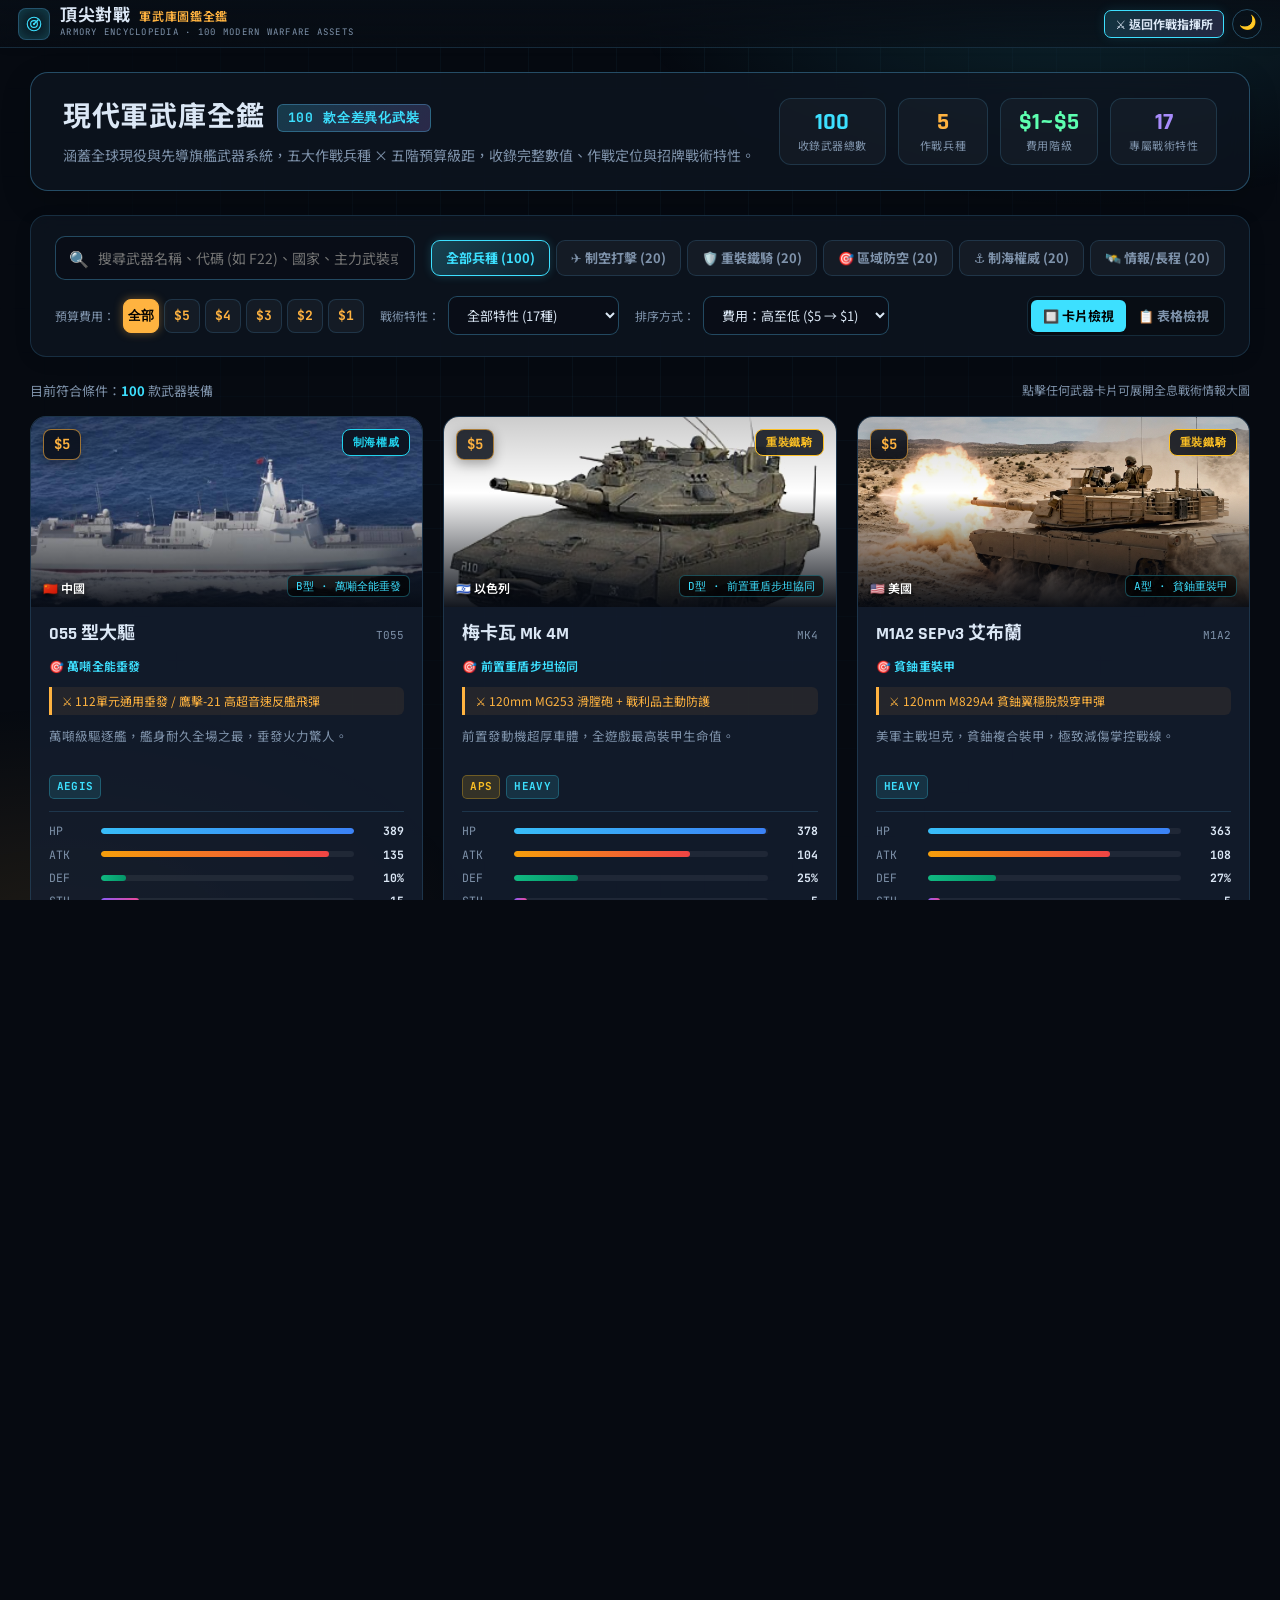
==== commit b8b494c8: "docs: 正式正名專案為 TopClash，更新系統資訊、說明手冊與遠端倉庫" ====
--- a/armory.html
+++ b/armory.html
@@ -4,8 +4,8 @@
 <meta charset="UTF-8">
 <meta name="viewport" content="width=device-width, initial-scale=1">
 <meta name="referrer" content="no-referrer">
-<title>頂尖對戰：15元聯合作戰 | 軍武庫圖鑑全鑑 (100 款現代軍武)</title>
-<meta name="description" content="收錄頂尖對戰：15元聯合作戰全部 100 款全差異化現代軍武圖鑑，涵蓋五大兵種、五階費用、高清實裝照片、五維數值與招牌戰術特性。">
+<title>TopClash 頂尖對戰：15元聯合作戰 | 軍武庫圖鑑全鑑 (100 款現代軍武)</title>
+<meta name="description" content="收錄 TopClash 頂尖對戰：15元聯合作戰全部 100 款全差異化現代軍武圖鑑，涵蓋五大兵種、五階費用、高清實裝照片、五維數值與招牌戰術特性。">
 <link rel="preconnect" href="https://fonts.googleapis.com">
 <link rel="preconnect" href="https://fonts.gstatic.com" crossorigin>
 <link href="https://fonts.googleapis.com/css2?family=JetBrains+Mono:wght@500;700&family=Noto+Sans+TC:wght@400;500;700;900&family=Rajdhani:wght@500;600;700&display=swap" rel="stylesheet">
--- a/style.css
+++ b/style.css
@@ -32,8 +32,8 @@
 }
 
 *{box-sizing:border-box;margin:0;padding:0}
-html,body{min-height:100%}
-body{background:var(--bg);color:var(--text);font-family:'Noto Sans TC',system-ui,sans-serif;font-size:14px;line-height:1.5;overflow-x:hidden;transition:background-color .22s ease,color .22s ease}
+html,body{height:100vh;max-height:100vh;overflow:hidden;display:flex;flex-direction:column}
+body{background:var(--bg);color:var(--text);font-family:'Noto Sans TC',system-ui,sans-serif;font-size:14px;line-height:1.5;transition:background-color .22s ease,color .22s ease}
 button{font:inherit;color:inherit;cursor:pointer;border:0;background:none}
 [hidden]{display:none!important}
 .bg-grid{position:fixed;inset:0;background-image:linear-gradient(var(--bg-grid-color) 1px,transparent 1px),linear-gradient(90deg,var(--bg-grid-color) 1px,transparent 1px);background-size:44px 44px;opacity:var(--bg-grid-op);mask-image:radial-gradient(ellipse at 50% 20%,#000 20%,transparent 75%);pointer-events:none;z-index:0}
@@ -41,36 +41,36 @@
 [data-theme="light"] .bg-glow{background:radial-gradient(800px 420px at 85% -5%,rgba(2,132,199,.08),transparent 60%),radial-gradient(700px 400px at 5% 105%,rgba(180,83,9,.06),transparent 60%)}
 .topbar,.build,.battle{position:relative;z-index:1}
 
-/* ---------- Top bar ---------- */
-.topbar{display:flex;align-items:center;gap:20px;padding:14px 28px;border-bottom:1px solid var(--line);background:var(--topbar-bg);backdrop-filter:blur(10px);position:sticky;top:0;z-index:20;flex-wrap:wrap;box-shadow:0 1px 10px rgba(0,0,0,.04);transition:background .22s,border-color .22s}
-.brand{display:flex;align-items:center;gap:12px}
-.brand-mark{width:40px;height:40px;border-radius:10px;display:grid;place-items:center;color:var(--cyan);background:rgba(61,224,255,.08);border:1px solid var(--line2);box-shadow:0 0 18px rgba(61,224,255,.2) inset}
+/* ---------- Top bar (緊湊軍規頂部導航，絕對單行零折行) ---------- */
+.topbar{display:flex;align-items:center;justify-content:space-between;gap:12px;padding:6px 18px;height:48px;min-height:48px;flex:0 0 48px;border-bottom:1px solid var(--line);background:var(--topbar-bg);backdrop-filter:blur(10px);position:relative;z-index:20;flex-wrap:nowrap;box-shadow:0 1px 10px rgba(0,0,0,.04);transition:background .22s,border-color .22s}
+.brand{display:flex;align-items:center;gap:10px;flex:none}
+.brand-mark{width:32px;height:32px;border-radius:8px;display:grid;place-items:center;color:var(--cyan);background:rgba(61,224,255,.08);border:1px solid var(--line2);box-shadow:0 0 14px rgba(61,224,255,.2) inset}
 [data-theme="light"] .brand-mark{background:rgba(2,132,199,.08);box-shadow:0 2px 8px rgba(2,132,199,.15)}
-.brand-mark svg{width:24px;height:24px}
-.brand h1{font-family:var(--head);font-size:21px;letter-spacing:.04em;font-weight:700;line-height:1.1}
-.brand h1 small{font-size:14px;color:var(--amber);margin-left:6px;font-weight:600}
-.brand .sub{font-family:var(--mono);font-size:10px;color:var(--muted);letter-spacing:.2em}
-.modes{display:flex;gap:4px;margin:0 auto;background:rgba(255,255,255,.04);padding:4px;border-radius:12px;border:1px solid var(--line)}
+.brand-mark svg{width:18px;height:18px}
+.brand h1{font-family:var(--head);font-size:17px;letter-spacing:.04em;font-weight:700;line-height:1.1;white-space:nowrap}
+.brand h1 small{font-size:12px;color:var(--amber);margin-left:4px;font-weight:600}
+.brand .sub{font-family:var(--mono);font-size:9px;color:var(--muted);letter-spacing:.14em}
+.modes{display:flex;gap:3px;margin:0 auto;background:rgba(255,255,255,.04);padding:3px;border-radius:9px;border:1px solid var(--line);flex:none}
 [data-theme="light"] .modes{background:rgba(15,23,42,.04)}
-.mode-btn{padding:8px 18px;border-radius:9px;font-weight:700;color:var(--muted);transition:.2s;font-size:14px}
+.mode-btn{padding:5px 12px;border-radius:6px;font-weight:700;color:var(--muted);transition:.2s;font-size:12.5px;white-space:nowrap}
 .mode-btn:hover{color:var(--text)}
 .mode-btn.active{background:linear-gradient(135deg,rgba(61,224,255,.22),rgba(61,224,255,.08));color:var(--cyan);box-shadow:0 0 0 1px var(--line2) inset}
 [data-theme="light"] .mode-btn.active{background:#ffffff;color:var(--cyan);box-shadow:0 2px 8px rgba(15,23,42,.08)}
-.hud-right{display:flex;align-items:center;gap:8px}
-.hud-stats{display:flex;gap:8px}
-.chip-stat{font-family:var(--mono);font-size:12px;padding:5px 10px;border-radius:8px;background:rgba(255,255,255,.04);border:1px solid var(--line);color:var(--muted)}
+.hud-right{display:flex;align-items:center;gap:8px;flex:none}
+.hud-stats{display:flex;gap:6px}
+.chip-stat{font-family:var(--mono);font-size:11px;padding:3px 8px;border-radius:6px;background:rgba(255,255,255,.04);border:1px solid var(--line);color:var(--muted);white-space:nowrap}
 [data-theme="light"] .chip-stat{background:#ffffff;box-shadow:0 1px 3px rgba(15,23,42,.05)}
 .chip-stat b{color:var(--text);font-weight:700}
-.icon-btn{width:34px;height:34px;border-radius:50%;border:1px solid var(--line2);color:var(--cyan);font-weight:700;font-family:var(--head);font-size:16px;transition:.2s;display:grid;place-items:center}
+.icon-btn{width:30px;height:30px;border-radius:50%;border:1px solid var(--line2);color:var(--cyan);font-weight:700;font-family:var(--head);font-size:14px;transition:.2s;display:grid;place-items:center;flex:none}
 .icon-btn:hover{background:rgba(61,224,255,.14)}
 [data-theme="light"] .icon-btn{border-color:var(--line);color:var(--cyan);background:#ffffff;box-shadow:0 1px 4px rgba(15,23,42,.06)}
 [data-theme="light"] .icon-btn:hover{background:rgba(2,132,199,.1)}
 
 .nav-armory-btn{
-  display:inline-flex;align-items:center;gap:6px;padding:6px 14px;border-radius:9px;
+  display:inline-flex;align-items:center;gap:5px;padding:4px 10px;border-radius:7px;
   background:linear-gradient(135deg,rgba(61,224,255,.16),rgba(167,139,250,.18));
-  border:1px solid var(--line2);color:var(--text);font-weight:700;font-size:13px;
-  text-decoration:none;transition:all .2s ease;box-shadow:0 0 12px rgba(61,224,255,.12);
+  border:1px solid var(--line2);color:var(--text);font-weight:700;font-size:12px;
+  text-decoration:none;transition:all .2s ease;box-shadow:0 0 12px rgba(61,224,255,.12);white-space:nowrap;flex:none;
 }
 .nav-armory-btn:hover{
   background:linear-gradient(135deg,rgba(61,224,255,.28),rgba(167,139,250,.28));
@@ -84,17 +84,64 @@
   background:#e0f2fe;box-shadow:0 3px 10px rgba(2,132,199,.15);
 }
 
-/* ---------- 緊湊戰情橫幅 (Mission & Context Bar) ---------- */
-.mission-bar{padding:8px 24px;background:var(--mission-bg,rgba(10,18,30,.88));border-bottom:1px solid var(--line);backdrop-filter:blur(10px);min-height:46px;display:flex;align-items:center;position:relative;z-index:10;transition:background .22s ease,border-color .22s ease}
-.mission-content{display:flex;align-items:center;gap:14px;width:100%;flex-wrap:wrap;font-size:13px}
-.mission-tag{font-family:var(--mono);font-size:11px;padding:2px 8px;border-radius:4px;background:rgba(61,224,255,.12);color:var(--cyan);border:1px solid rgba(61,224,255,.25);letter-spacing:.05em}
-.mission-item{display:flex;align-items:center;gap:8px}
+/* ---------- 緊湊戰情橫幅 (Mission Bar，單行高密整潔，調撥按鈕常駐頂部右側) ---------- */
+.mission-bar{padding:3px 18px;background:var(--mission-bg,rgba(10,18,30,.92));border-bottom:1px solid var(--line);backdrop-filter:blur(10px);height:40px;min-height:40px;flex:0 0 40px;display:flex;align-items:center;justify-content:space-between;position:relative;z-index:10;transition:background .22s ease,border-color .22s ease}
+.mission-content{display:flex;align-items:center;gap:10px;flex:1;min-width:0;font-size:12px;white-space:nowrap;overflow:hidden;text-overflow:ellipsis}
+.mission-tag{font-family:var(--mono);font-size:10.5px;padding:2px 7px;border-radius:4px;background:rgba(61,224,255,.12);color:var(--cyan);border:1px solid rgba(61,224,255,.25);letter-spacing:.04em;flex:none}
+.mission-item{display:flex;align-items:center;gap:6px;flex:none}
 .mission-item b{color:var(--text)}
-.mission-item p{color:var(--muted);font-size:12px;margin:0}
-.mission-actions{margin-left:auto;display:flex;align-items:center;gap:8px}
-
-/* ---------- 核心 5x5 全景矩陣看板 (Matrix View) ---------- */
-.matrix-layout{padding:10px 24px 84px;max-width:1560px;margin:0 auto;height:calc(100vh - 110px);min-height:520px;display:flex;flex-direction:column}
+.mission-item p{color:var(--muted);font-size:11.5px;margin:0}
+.mission-actions{display:flex;align-items:center;gap:6px;flex:none}
+
+/* 軍火清單上方加大醒目調撥按鈕 (緊湊雙行膠囊，常駐右上角，絕不滾動隱藏) */
+.mission-right-tools{margin-left:auto;display:flex;align-items:center;flex:none;padding-left:10px}
+.btn-reroll-top{
+  display:inline-flex;align-items:center;gap:8px;padding:3px 12px;height:32px;
+  background:linear-gradient(135deg,rgba(245,158,11,.22),rgba(245,158,11,.08));
+  border:1.5px solid rgba(245,158,11,.55);border-radius:7px;
+  color:var(--text);cursor:pointer;
+  transition:all .2s cubic-bezier(.4,0,.2,1);
+  box-shadow:0 0 14px rgba(245,158,11,.2);white-space:nowrap;
+}
+.btn-reroll-top:hover{
+  background:linear-gradient(135deg,rgba(245,158,11,.36),rgba(245,158,11,.16));
+  border-color:#f59e0b;box-shadow:0 0 20px rgba(245,158,11,.4),0 3px 10px rgba(0,0,0,.3);
+  transform:translateY(-1px);
+}
+.btn-reroll-top:active{transform:translateY(0)}
+.btn-reroll-top .reroll-icon{
+  font-size:18px;display:flex;align-items:center;
+}
+.btn-reroll-top .reroll-texts{display:flex;align-items:baseline;gap:6px}
+.btn-reroll-top .reroll-title{
+  font-family:var(--head);font-size:13.5px;font-weight:800;
+  color:#fbbf24;letter-spacing:.04em;display:flex;align-items:center;gap:4px;
+}
+.btn-reroll-top .reroll-title kbd{
+  font-size:10px;padding:1px 5px;
+  background:rgba(245,158,11,.25);border-color:rgba(245,158,11,.5);
+  color:#fbbf24;margin-left:2px;
+}
+.btn-reroll-top .reroll-sub{
+  font-family:var(--mono);font-size:9.5px;color:var(--muted);
+  letter-spacing:.02em;opacity:.85;
+}
+[data-theme="light"] .btn-reroll-top{
+  background:linear-gradient(135deg,#fffbeb,#fef3c7);
+  border-color:rgba(217,119,6,.5);box-shadow:0 1px 6px rgba(217,119,6,.15);
+}
+[data-theme="light"] .btn-reroll-top:hover{
+  background:linear-gradient(135deg,#fef3c7,#fde68a);
+  border-color:#d97706;box-shadow:0 4px 14px rgba(217,119,6,.28);
+}
+[data-theme="light"] .btn-reroll-top .reroll-title{color:#b45309}
+[data-theme="light"] .btn-reroll-top .reroll-title kbd{
+  background:rgba(217,119,6,.15);border-color:rgba(217,119,6,.35);color:#b45309;
+}
+[data-theme="light"] .btn-reroll-top .reroll-sub{color:#78350f}
+
+/* ---------- 核心 5x5 全景矩陣看板 (Matrix View: 零滾動自適應高度) ---------- */
+.matrix-layout{flex:1 1 auto;min-height:0;padding:6px 18px 74px;max-width:1600px;width:100%;margin:0 auto;display:flex;flex-direction:column;box-sizing:border-box;overflow:hidden}
 .matrix-board{display:grid;grid-template-columns:repeat(5,minmax(0,1fr));gap:12px;flex:1;min-height:0}
 .col-category{display:flex;flex-direction:column;gap:8px;background:rgba(12,20,32,.72);border:1px solid var(--line);border-radius:12px;padding:10px;height:100%;min-width:0;position:relative}
 .col-category::before{content:'';position:absolute;top:0;left:12px;right:12px;height:2px;background:var(--c,var(--cyan));box-shadow:0 0 10px var(--c,var(--cyan))}
@@ -143,81 +190,144 @@
 .unit-tooltip li{font-size:11.5px;color:#c0d2e8;padding-left:10px;position:relative}
 .unit-tooltip li::before{content:'▸';position:absolute;left:0;color:var(--cyan)}
 
-/* ---------- 底部常駐指揮台 (Command Deck) ---------- */
-.command-deck{position:fixed;bottom:0;left:0;right:0;height:72px;background:linear-gradient(180deg,rgba(10,18,30,.96),rgba(6,10,18,.98));border-top:1px solid var(--line2);backdrop-filter:blur(16px);z-index:40;display:flex;align-items:center;justify-content:space-between;padding:0 16px;gap:10px;box-shadow:0 -8px 30px rgba(0,0,0,.7);overflow:hidden}
-.deck-left{display:flex;align-items:center;gap:10px;flex:none}
+/* ---------- 底部常駐指揮台 (Command Deck: 穩健 CSS Grid 3 欄佈局，徹底防重疊) ---------- */
+.command-deck{position:fixed;bottom:0;left:0;right:0;height:68px;background:var(--deck-bg);border-top:1px solid var(--line2);backdrop-filter:blur(16px);z-index:40;display:grid;grid-template-columns:210px 1fr 260px;align-items:center;padding:0 20px;gap:14px;box-shadow:0 -8px 30px rgba(0,0,0,.7);box-sizing:border-box;overflow:hidden}
+.deck-left{display:flex;align-items:center;gap:12px;min-width:0;overflow:hidden}
 
 /* A/B 雙陣容快速切換開關 */
-.deck-ab-toggle{display:flex;flex-direction:row;gap:2px;background:rgba(255,255,255,.04);padding:2px;border-radius:6px;border:1px solid var(--line);flex:none}
-.ab-btn{padding:4px 8px;border-radius:4px;font-family:var(--head);font-size:11px;font-weight:700;color:var(--muted);background:transparent;border:none;cursor:pointer;transition:.15s;line-height:1}
+.deck-ab-toggle{display:flex;flex-direction:row;gap:3px;background:rgba(255,255,255,.04);padding:3px;border-radius:7px;border:1px solid var(--line);flex:none}
+[data-theme="light"] .deck-ab-toggle{background:rgba(15,23,42,.04);border-color:rgba(15,23,42,.15)}
+.ab-btn{padding:6px 11px;border-radius:5px;font-family:var(--head);font-size:12px;font-weight:700;color:var(--muted);background:transparent;border:none;cursor:pointer;transition:.15s;line-height:1}
 .ab-btn:hover{color:var(--text)}
 .ab-btn.active{background:linear-gradient(135deg,rgba(61,224,255,.25),rgba(61,224,255,.08));color:var(--cyan);box-shadow:0 0 0 1px rgba(61,224,255,.5) inset}
-
-.budget-badge{display:flex;flex-direction:column;align-items:flex-start;min-width:125px;flex:none}
+[data-theme="light"] .ab-btn.active{background:#ffffff;color:var(--cyan);box-shadow:0 2px 6px rgba(15,23,42,.1)}
+
+.budget-badge{display:flex;flex-direction:column;align-items:flex-start;width:130px;min-width:130px;flex:none}
 .budget-top-row{display:flex;align-items:center;justify-content:space-between;width:100%;gap:6px}
-.budget-label{font-family:var(--head);font-size:11px;letter-spacing:.1em;color:var(--muted);text-transform:uppercase;white-space:nowrap}
-.slots-pill{font-family:var(--mono);font-size:10px;font-weight:700;padding:1px 6px;border-radius:10px;background:rgba(255,255,255,.06);color:var(--muted);border:1px solid var(--line);transition:.2s;white-space:nowrap}
-.slots-pill.ready{background:rgba(93,255,176,.12);color:var(--green);border-color:rgba(93,255,176,.35);box-shadow:0 0 8px rgba(93,255,176,.2)}
-.budget-main-row{display:flex;align-items:baseline;justify-content:space-between;width:100%;gap:6px;margin-top:2px}
-.budget-digits{font-family:var(--head);font-size:28px;font-weight:700;line-height:1;white-space:nowrap}
-.budget-digits b{color:var(--cyan);text-shadow:0 0 14px rgba(61,224,255,.5)}
-.budget-digits span{color:var(--muted);font-size:16px}
+.budget-label{font-family:var(--head);font-size:11px;letter-spacing:.08em;color:var(--muted);text-transform:uppercase;white-space:nowrap}
+.slots-pill{font-family:var(--mono);font-size:10px;font-weight:700;padding:1px 6px;border-radius:8px;background:rgba(255,255,255,.06);color:var(--muted);border:1px solid var(--line);transition:.2s;white-space:nowrap}
+[data-theme="light"] .slots-pill{background:rgba(15,23,42,.06);border-color:rgba(15,23,42,.12)}
+.slots-pill.ready{background:rgba(93,255,176,.15);color:var(--green);border-color:rgba(93,255,176,.4);box-shadow:0 0 8px rgba(93,255,176,.2)}
+.budget-main-row{display:flex;align-items:baseline;justify-content:space-between;width:100%;gap:4px;margin-top:1px}
+.budget-digits{font-family:var(--head);font-size:26px;font-weight:700;line-height:1;white-space:nowrap}
+.budget-digits b{color:var(--cyan);text-shadow:0 0 12px rgba(61,224,255,.45)}
+.budget-digits span{color:var(--muted);font-size:15px}
 .budget-digits.over b{color:var(--red)}
 .budget-eff-tag{font-family:var(--mono);font-size:9.5px;font-weight:700;color:var(--muted);background:rgba(255,255,255,.05);padding:1px 5px;border-radius:4px;border:1px solid var(--line);white-space:nowrap}
-.budget-eff-tag.full{background:rgba(93,255,176,.12);color:var(--green);border-color:rgba(93,255,176,.35)}
-.budget-eff-tag.over{background:rgba(255,93,110,.15);color:var(--red);border-color:rgba(255,93,110,.4)}
-.budget-mini-bar{display:flex;gap:2px;margin-top:4px;width:125px}
+[data-theme="light"] .budget-eff-tag{background:rgba(15,23,42,.05);border-color:rgba(15,23,42,.12)}
+.budget-eff-tag.full{background:rgba(93,255,176,.15);color:var(--green);border-color:rgba(93,255,176,.4)}
+.budget-eff-tag.over{background:rgba(255,93,110,.18);color:var(--red);border-color:rgba(255,93,110,.4)}
+.budget-mini-bar{display:flex;gap:2px;margin-top:3px;width:100%}
 .budget-mini-bar i{flex:1;height:4px;border-radius:2px;background:rgba(255,255,255,.1);transition:.2s}
-.budget-mini-bar i.on{background:var(--cyan);box-shadow:0 0 6px var(--cyan)}
-
-/* 隱藏/去除五個重複槽位，釋放水平空間 */
+[data-theme="light"] .budget-mini-bar i{background:rgba(15,23,42,.12)}
+.budget-mini-bar i.on{background:var(--cyan);box-shadow:0 0 5px var(--cyan)}
+
+/* 隱藏重複五槽位釋放空間 */
 .deck-slots{display:none!important}
 
-.deck-mid{display:flex;align-items:center;gap:16px;flex:1;justify-content:center;min-width:0}
-.doc-group{display:flex;align-items:center;gap:10px;flex:none}
-.deck-label-split{display:flex;flex-direction:column;align-items:center;justify-content:center;font-family:var(--head);font-size:12.5px;font-weight:800;line-height:1.15;letter-spacing:.08em;color:var(--muted);white-space:nowrap;flex:none}
+/* 中欄：戰術教條與快捷輔助工具 (彈性自適應，不折行不碰撞) */
+.deck-mid{display:flex;align-items:center;gap:12px;justify-content:center;min-width:0;overflow:hidden}
+.doc-group{display:flex;align-items:center;gap:8px;flex:none}
+.deck-label-split{display:flex;flex-direction:column;align-items:center;justify-content:center;font-family:var(--head);font-size:12px;font-weight:800;line-height:1.15;letter-spacing:.08em;color:var(--muted);white-space:nowrap;flex:none}
 .deck-label-split span{display:block}
-.doc-toggles{display:flex;gap:4px;background:rgba(255,255,255,.04);padding:3px;border-radius:8px;border:1px solid var(--line);flex:none}
-.doc-btn{padding:7px 13px;border-radius:6px;font-size:13px;font-weight:700;color:var(--muted);transition:.2s;display:flex;align-items:center;gap:5px;white-space:nowrap}
-.doc-btn:hover{color:var(--text)}
+.doc-toggles{display:flex;gap:4px;background:rgba(255,255,255,.04);padding:3px 5px;border-radius:8px;border:1px solid var(--line);flex:none}
+[data-theme="light"] .doc-toggles{background:rgba(15,23,42,.04);border-color:rgba(15,23,42,.12)}
+.doc-btn{padding:7px 12px;height:34px;border-radius:6px;font-size:13px;font-weight:700;color:var(--muted);transition:.2s;display:flex;align-items:center;gap:5px;white-space:nowrap;cursor:pointer;box-sizing:border-box}
+.doc-btn:hover{color:var(--text);background:rgba(255,255,255,.06)}
 .doc-btn.on{background:linear-gradient(135deg,rgba(255,179,64,.24),rgba(255,179,64,.1));color:var(--amber);box-shadow:0 0 0 1px rgba(255,179,64,.5) inset}
-
-.deck-tools{display:flex;gap:8px;align-items:center;padding-left:14px;border-left:1px solid var(--line2);flex:none}
-.tool-btn{padding:7px 13px;border-radius:7px;font-size:13px;font-weight:700;background:rgba(255,255,255,.04);border:1px solid var(--line);color:var(--text);transition:.2s;white-space:nowrap;display:inline-flex;align-items:center}
+[data-theme="light"] .doc-btn.on{background:linear-gradient(135deg,#fef3c7,#fde68a);color:#b45309;box-shadow:0 1px 4px rgba(180,83,9,.2)}
+
+.deck-tools{display:flex;gap:7px;align-items:center;padding-left:12px;border-left:1px solid var(--line2);flex:none}
+.tool-btn{padding:7px 12px;height:34px;border-radius:6px;font-size:13px;font-weight:700;background:rgba(255,255,255,.04);border:1px solid var(--line);color:var(--text);transition:.2s;white-space:nowrap;display:inline-flex;align-items:center;gap:5px;cursor:pointer;box-sizing:border-box}
+[data-theme="light"] .tool-btn{background:#ffffff;border-color:rgba(15,23,42,.14);box-shadow:0 1px 3px rgba(15,23,42,.05)}
 .tool-btn:hover{background:rgba(255,255,255,.09);border-color:var(--cyan);color:var(--cyan)}
-kbd{display:inline-block;padding:1.5px 5px;font-family:var(--mono);font-size:10px;font-weight:700;line-height:1.2;color:var(--muted);background:rgba(255,255,255,.08);border:1px solid var(--line);border-radius:4px;margin-left:5px;vertical-align:baseline}
+[data-theme="light"] .tool-btn:hover{background:#f0f9ff;border-color:var(--cyan);color:var(--cyan)}
+kbd{display:inline-block;padding:1px 5px;font-family:var(--mono);font-size:10px;font-weight:700;line-height:1.2;color:var(--muted);background:rgba(255,255,255,.08);border:1px solid var(--line);border-radius:4px;margin-left:4px;vertical-align:baseline}
+[data-theme="light"] kbd{background:rgba(15,23,42,.06);border-color:rgba(15,23,42,.12);color:var(--muted)}
 
 .dropdown-wrap{position:relative}
 .dropdown-menu{position:absolute;bottom:100%;left:0;margin-bottom:8px;background:#0d1624;border:1px solid var(--line2);border-radius:10px;padding:6px;display:grid;gap:4px;min-width:180px;box-shadow:0 10px 30px rgba(0,0,0,.7);z-index:60}
-.menu-item{text-align:left;padding:8px 12px;border-radius:6px;font-size:12.5px;color:var(--text);transition:.15s;display:flex;justify-content:space-between;align-items:center}
+[data-theme="light"] .dropdown-menu{background:#ffffff;border-color:rgba(15,23,42,.15);box-shadow:0 8px 24px rgba(15,23,42,.12)}
+.menu-item{text-align:left;padding:8px 12px;border-radius:6px;font-size:12.5px;color:var(--text);transition:.15s;display:flex;justify-content:space-between;align-items:center;cursor:pointer}
 .menu-item:hover{background:rgba(61,224,255,.12);color:var(--cyan)}
+[data-theme="light"] .menu-item:hover{background:#f0f9ff;color:var(--cyan)}
 .menu-item small{color:var(--amber);font-family:var(--head);font-weight:700}
 
-.deck-right{display:flex;align-items:center;gap:12px;flex:none}
+/* 右欄：作戰開戰指令大按鈕 (左右視覺均衡對稱，左側圖章與右側箭頭雙翼佈局) */
+.deck-right{display:flex;align-items:center;justify-content:flex-end;width:100%;min-width:0}
 .deck-hint{display:none!important}
 
-/* 加長加大之大器開戰指令橫條 (寬度擴展至 380px~420px，內嵌狀態與即時回饋) */
-.mega-launch-btn{width:380px;min-width:350px;max-width:420px;height:50px;padding:0 20px;border-radius:12px;white-space:nowrap;display:inline-flex;align-items:center;justify-content:space-between;gap:12px;transition:all .24s cubic-bezier(.4,0,.2,1);flex:none;box-sizing:border-box}
-.mega-launch-btn .launch-icon{font-size:22px;flex:none;display:flex;align-items:center}
-.mega-launch-btn .launch-texts{display:flex;flex-direction:column;align-items:flex-start;text-align:left;flex:1;min-width:0}
-.mega-launch-btn .launch-title{font-size:15.5px;font-weight:800;letter-spacing:.08em;line-height:1.2;white-space:nowrap}
-.mega-launch-btn .launch-sub{font-size:10px;font-family:var(--mono);letter-spacing:.04em;opacity:.85;margin-top:2px;white-space:nowrap}
-.mega-launch-btn .launch-arrow{font-size:17px;transition:transform .2s ease;flex:none}
-
-/* 狀態一：尚未就緒 (未選滿槽位) - 科技沉穩灰，等待指令 */
+.mega-launch-btn{
+  width:260px;min-width:250px;max-width:270px;height:50px;
+  padding:0 14px 0 12px;border-radius:11px;white-space:nowrap;
+  display:inline-flex;align-items:center;justify-content:space-between;gap:10px;
+  transition:all .22s cubic-bezier(.4,0,.2,1);box-sizing:border-box;
+}
+
+/* 左側專屬戰術圖章底座 (完美垂直水平置中，杜絕左側貼邊與不均) */
+.mega-launch-btn .launch-icon{
+  width:32px;height:32px;border-radius:8px;
+  background:rgba(255,255,255,.14);
+  display:flex;align-items:center;justify-content:center;
+  font-size:17px;flex:none;line-height:1;
+  box-shadow:0 1px 4px rgba(0,0,0,.18);
+  transition:transform .2s ease,background .2s ease;
+}
+[data-theme="light"] .mega-launch-btn.status-missing .launch-icon,
+[data-theme="light"] .mega-launch-btn:disabled:not(.status-error) .launch-icon{
+  background:rgba(15,23,42,.07);color:var(--muted);box-shadow:none;
+}
+
+/* 中間戰略指令文字組 (上下行左緣平齊，垂直居中呼吸感充足) */
+.mega-launch-btn .launch-texts{
+  display:flex;flex-direction:column;align-items:flex-start;justify-content:center;
+  text-align:left;flex:1;min-width:0;overflow:hidden;gap:2px;
+}
+.mega-launch-btn .launch-title{
+  font-family:var(--head);font-size:15px;font-weight:800;
+  letter-spacing:.08em;line-height:1.15;white-space:nowrap;
+  text-overflow:ellipsis;overflow:hidden;width:100%;
+}
+.mega-launch-btn .launch-sub{
+  font-size:10px;font-family:var(--mono);letter-spacing:.04em;
+  opacity:.88;line-height:1.1;white-space:nowrap;
+  text-overflow:ellipsis;overflow:hidden;width:100%;
+}
+
+/* 右側前進指針膠囊底座 (與左側圖章對稱呼應，消滅右側大片空洞) */
+.mega-launch-btn .launch-arrow{
+  width:26px;height:26px;border-radius:50%;
+  background:rgba(255,255,255,.12);
+  display:flex;align-items:center;justify-content:center;
+  font-size:14px;flex:none;line-height:1;
+  transition:transform .2s ease,background .2s ease;
+}
+[data-theme="light"] .mega-launch-btn.status-missing .launch-arrow,
+[data-theme="light"] .mega-launch-btn:disabled:not(.status-error) .launch-arrow{
+  background:rgba(15,23,42,.05);color:var(--muted);
+}
+.mega-launch-btn:not(:disabled):hover .launch-arrow{
+  background:rgba(255,255,255,.24);
+  transform:translateX(3px);
+}
+.mega-launch-btn:not(:disabled):hover .launch-icon{
+  transform:scale(1.06);
+}
+
+/* 狀態一：尚未就緒 (未選滿槽位) - 科技沉穩灰 */
 .mega-launch-btn.status-missing,
 .mega-launch-btn:disabled:not(.status-error){background:rgba(255,255,255,.04);border:1px dashed var(--line2);color:var(--muted);box-shadow:none;cursor:not-allowed}
 [data-theme="light"] .mega-launch-btn.status-missing,
 [data-theme="light"] .mega-launch-btn:disabled:not(.status-error){background:rgba(15,23,42,.04);border-color:rgba(15,23,42,.18);color:var(--muted)}
 
-/* 狀態二：超額/驗證失敗 - 戰術警戒紅，即時警示 */
+/* 狀態二：超額/驗證失敗 - 戰術警戒紅 */
 .mega-launch-btn.status-error{background:linear-gradient(135deg,rgba(220,38,38,.2),rgba(153,27,27,.3));border:1px solid var(--red);color:#fca5a5;box-shadow:0 0 16px rgba(220,38,38,.3);cursor:not-allowed}
 [data-theme="light"] .mega-launch-btn.status-error{background:linear-gradient(135deg,rgba(254,226,226,.9),rgba(254,202,202,.8));border-color:var(--red);color:#991b1b}
 
-/* 狀態三：陣容就緒 - 激光藍亮色高光，威武大器 */
-.mega-launch-btn:not(:disabled){background:linear-gradient(135deg,#00c8f8,#0088cc);box-shadow:0 0 24px rgba(61,224,255,.55),0 4px 16px rgba(0,0,0,.4);color:#ffffff;border:1px solid rgba(255,255,255,.3);cursor:pointer;transform:translateY(-1px)}
-.mega-launch-btn:not(:disabled):hover{background:linear-gradient(135deg,#3de0ff,#0099e6);box-shadow:0 0 32px rgba(61,224,255,.75),0 6px 20px rgba(0,0,0,.5);transform:translateY(-2px)}
-.mega-launch-btn:not(:disabled):hover .launch-arrow{transform:translateX(5px)}
+/* 狀態三：陣容就緒 - 激光藍亮色高光 */
+.mega-launch-btn:not(:disabled){background:linear-gradient(135deg,#00c8f8,#0088cc);box-shadow:0 0 20px rgba(61,224,255,.5),0 4px 14px rgba(0,0,0,.35);color:#ffffff;border:1px solid rgba(255,255,255,.3);cursor:pointer;transform:translateY(-1px)}
+.mega-launch-btn:not(:disabled):hover{background:linear-gradient(135deg,#3de0ff,#0099e6);box-shadow:0 0 28px rgba(61,224,255,.7),0 5px 18px rgba(0,0,0,.4);transform:translateY(-2px)}
+.mega-launch-btn:not(:disabled):hover .launch-arrow{transform:translateX(4px)}
 .check{display:flex;gap:8px;align-items:flex-start;font-size:13px;cursor:pointer}
 .check input{margin-top:3px;accent-color:var(--cyan)}
 .enemy-list{display:grid;gap:5px}
@@ -329,25 +439,664 @@
 .modal-card h2{font-family:var(--head);font-size:24px;margin-bottom:6px}
 .code-card{width:min(480px,100%)} .code-card .input{margin:12px 0 6px}
 .err{color:var(--red);font-size:12.5px;min-height:18px;margin-bottom:8px}
-.result-card{width:min(860px,100%)}
-.res-banner{text-align:center;padding:10px 0 18px}
-.res-banner .tag{font-family:var(--mono);font-size:12px;letter-spacing:.3em;color:var(--muted)}
-.res-banner h2{font-size:48px;letter-spacing:.12em;margin:4px 0}
-.res-banner.win h2{color:var(--green);text-shadow:0 0 30px rgba(93,255,176,.5)}
-.res-banner.lose h2{color:var(--red);text-shadow:0 0 30px rgba(255,93,110,.5)}
-.res-banner.draw h2{color:var(--amber)}
-.res-grid{display:grid;grid-template-columns:1fr 1fr;gap:14px;margin-bottom:14px}
-.vp-tbl{width:100%;border-collapse:collapse;font-size:13px}
-.vp-tbl th{font-family:var(--head);letter-spacing:.1em;color:var(--muted);font-weight:600;text-align:right;padding:4px 8px}
-.vp-tbl th:first-child{text-align:left}
-.vp-tbl td{padding:6px 8px;border-top:1px solid var(--line);text-align:right;font-family:var(--mono)}
-.vp-tbl td:first-child{text-align:left;font-family:inherit;color:var(--muted)}
-.vp-tbl tr.tot td{font-weight:700;font-size:15px;color:var(--text);border-top:1px solid var(--line2)}
-.vp-tbl .win{color:var(--green)}
-.why{display:grid;gap:7px;list-style:none}
-.why li{font-size:13px;padding:8px 11px;border-radius:9px;background:rgba(255,255,255,.04);border-left:3px solid var(--amber)}
-.why li.good{border-left-color:var(--green)} .why li.bad{border-left-color:var(--red)}
-.res-actions{display:flex;gap:10px;flex-wrap:wrap;justify-content:center;margin-top:20px}
+
+/* ---------- 旗艦級戰略結算報告 (C4ISR Tactical After-Action Report, AAR) ---------- */
+.result-card{
+  width: min(940px, 96vw);
+  max-height: 94vh;
+  overflow-y: auto;
+  padding: 18px 24px;
+  background: var(--modal-bg);
+  border: 1px solid var(--line2);
+  box-shadow: 0 32px 80px -15px rgba(0,0,0,.85), 0 0 40px rgba(61,224,255,.08);
+}
+[data-theme="light"] .result-card{
+  box-shadow: 0 24px 70px -15px rgba(15,23,42,.22), 0 0 30px rgba(2,132,199,.1);
+}
+
+/* 頂部戰略評級戰報橫幅 (AAR Header) */
+.aar-header{
+  display: flex;
+  align-items: center;
+  gap: 18px;
+  padding: 12px 18px;
+  border-radius: 12px;
+  background: linear-gradient(135deg, rgba(255,255,255,.03), rgba(255,255,255,.01));
+  border: 1px solid var(--line);
+  position: relative;
+  overflow: hidden;
+  margin-bottom: 12px;
+}
+[data-theme="light"] .aar-header{
+  background: linear-gradient(135deg, rgba(2,132,199,.04), rgba(255,255,255,.9));
+  border-color: rgba(2,132,199,.18);
+}
+
+/* 勝利/敗北邊條微光飾紋 */
+.aar-header::before{
+  content: '';
+  position: absolute;
+  top: 0; left: 0; bottom: 0;
+  width: 6px;
+  background: var(--line2);
+}
+.aar-header.win::before{
+  background: linear-gradient(180deg, var(--green), #9dff6a);
+  box-shadow: 0 0 16px var(--green);
+}
+.aar-header.lose::before{
+  background: linear-gradient(180deg, var(--red), #ff8a5d);
+  box-shadow: 0 0 16px var(--red);
+}
+.aar-header.draw::before{
+  background: linear-gradient(180deg, var(--amber), #ffd36a);
+  box-shadow: 0 0 16px var(--amber);
+}
+
+/* 作戰評級立體微發光徽章 (Grade Badge) */
+.aar-grade-badge{
+  width: 78px;
+  height: 78px;
+  flex: none;
+  border-radius: 18px;
+  display: flex;
+  flex-direction: column;
+  align-items: center;
+  justify-content: center;
+  position: relative;
+  border: 2px solid rgba(255,255,255,.2);
+  box-shadow: 0 8px 24px rgba(0,0,0,.4);
+  font-family: var(--head);
+  text-shadow: 0 2px 8px rgba(0,0,0,.5);
+}
+.aar-grade-badge .grade-char{
+  font-size: 38px;
+  font-weight: 900;
+  line-height: 1;
+}
+.aar-grade-badge .grade-label{
+  font-size: 10px;
+  letter-spacing: .2em;
+  font-family: var(--mono);
+  font-weight: 700;
+  margin-top: 2px;
+  opacity: .85;
+}
+
+/* S 級：至高完勝金色神光 */
+.grade-s{
+  background: radial-gradient(circle at 30% 30%, #fff7cc, #f59e0b 60%, #b45309);
+  color: #291500;
+  border-color: #fde68a;
+  box-shadow: 0 0 30px rgba(245,158,11,.6), 0 0 50px rgba(245,158,11,.3) inset;
+  animation: pulseGold 2s infinite ease-in-out;
+}
+@keyframes pulseGold{
+  0%, 100%{ box-shadow: 0 0 25px rgba(245,158,11,.55), 0 0 35px rgba(245,158,11,.25) inset; transform: scale(1); }
+  50%{ box-shadow: 0 0 40px rgba(245,158,11,.8), 0 0 50px rgba(245,158,11,.4) inset; transform: scale(1.03); }
+}
+
+/* A 級：精銳戰術青光 */
+.grade-a{
+  background: radial-gradient(circle at 30% 30%, #e0f2fe, #0284c7 65%, #0369a1);
+  color: #032b43;
+  border-color: #7dd3fc;
+  box-shadow: 0 0 25px rgba(2,132,199,.5);
+}
+
+/* B 級：戰術險勝翡翠光 */
+.grade-b{
+  background: radial-gradient(circle at 30% 30%, #dcfce7, #16a34a 65%, #14532d);
+  color: #052e16;
+  border-color: #86efac;
+  box-shadow: 0 0 20px rgba(22,163,74,.4);
+}
+
+/* Draw 級：平衡中性光 */
+.grade-draw{
+  background: radial-gradient(circle at 30% 30%, #fef3c7, #d97706 65%, #78350f);
+  color: #261502;
+  border-color: #fde68a;
+  box-shadow: 0 0 20px rgba(217,119,6,.4);
+}
+
+/* C/D 級：作戰惜敗/潰敗警報紅光 */
+.grade-c, .grade-d{
+  background: radial-gradient(circle at 30% 30%, #ffe4e6, #e11d48 65%, #881337);
+  color: #3f0713;
+  border-color: #fda4af;
+  box-shadow: 0 0 20px rgba(225,29,72,.45);
+}
+
+.aar-title-group{
+  flex: 1;
+  min-width: 0;
+}
+.aar-meta-row{
+  display: flex;
+  align-items: center;
+  gap: 8px;
+  flex-wrap: wrap;
+  margin-bottom: 6px;
+}
+.aar-mode-tag{
+  font-family: var(--mono);
+  font-size: 11px;
+  padding: 2px 8px;
+  border-radius: 4px;
+  background: rgba(61,224,255,.12);
+  color: var(--cyan);
+  border: 1px solid rgba(61,224,255,.25);
+  font-weight: 700;
+  letter-spacing: .06em;
+}
+.aar-env-tag{
+  font-family: var(--mono);
+  font-size: 11.5px;
+  color: var(--muted);
+}
+.aar-main-title{
+  font-family: var(--head);
+  font-size: 32px;
+  font-weight: 900;
+  letter-spacing: .12em;
+  line-height: 1.1;
+  margin: 0;
+}
+.aar-header.win .aar-main-title{
+  color: var(--green);
+  text-shadow: 0 0 20px rgba(93,255,176,.4);
+}
+.aar-header.lose .aar-main-title{
+  color: var(--red);
+  text-shadow: 0 0 20px rgba(255,93,110,.4);
+}
+.aar-header.draw .aar-main-title{
+  color: var(--amber);
+}
+.aar-sub-desc{
+  font-size: 13px;
+  color: var(--muted);
+  margin-top: 4px;
+}
+
+/* 雙方總戰略積分全息對比條 (AAR VP Gauge) */
+.aar-vp-gauge{
+  background: rgba(0,0,0,.28);
+  border: 1px solid var(--line);
+  border-radius: 12px;
+  padding: 10px 16px;
+  margin-bottom: 12px;
+}
+[data-theme="light"] .aar-vp-gauge{
+  background: rgba(241,245,249,.8);
+  border-color: rgba(30,41,59,.12);
+}
+.gauge-labels{
+  display: flex;
+  align-items: center;
+  justify-content: space-between;
+  font-size: 13px;
+  font-family: var(--head);
+  letter-spacing: .04em;
+  margin-bottom: 8px;
+  gap: 8px;
+}
+.g-side{
+  display: flex;
+  align-items: baseline;
+  gap: 6px;
+  white-space: nowrap;
+}
+.g-side.g-a{ color: var(--cyan); }
+.g-side.g-b{ color: var(--red); }
+.g-side b{
+  font-family: var(--mono);
+  font-size: 15px;
+  font-weight: 800;
+}
+.g-side .g-alive{
+  font-family: var(--mono);
+  font-size: 11px;
+  opacity: .85;
+}
+.g-vs{
+  font-family: var(--mono);
+  font-size: 12px;
+  color: var(--muted);
+  font-weight: 700;
+  letter-spacing: .1em;
+  padding: 2px 8px;
+  background: rgba(255,255,255,.05);
+  border-radius: 4px;
+}
+.gauge-bar-track{
+  height: 12px;
+  border-radius: 6px;
+  background: rgba(255,255,255,.08);
+  overflow: hidden;
+  display: flex;
+  box-shadow: inset 0 2px 4px rgba(0,0,0,.3);
+}
+.gauge-fill-a{
+  background: linear-gradient(90deg, #0284c7, var(--cyan));
+  box-shadow: 0 0 10px rgba(61,224,255,.45);
+  transition: width .8s cubic-bezier(.2,1,.3,1);
+}
+.gauge-fill-b{
+  background: linear-gradient(90deg, #e11d48, #f43f5e);
+  box-shadow: 0 0 10px rgba(244,63,94,.45);
+  transition: width .8s cubic-bezier(.2,1,.3,1);
+}
+
+/* 中部雙欄網格 (Body Grid: MVP Showcase + VP Breakdown) */
+.aar-body-grid{
+  display: grid;
+  grid-template-columns: 1.15fr 1fr;
+  gap: 14px;
+  margin-bottom: 12px;
+}
+
+/* 全場 MVP 榮譽寫真展台 */
+.aar-mvp-showcase{
+  position: relative;
+  min-height: 200px;
+  border-radius: 14px;
+  overflow: hidden;
+  border: 1.5px solid var(--line2);
+  background: #09111c;
+  display: flex;
+  flex-direction: column;
+  justify-content: space-between;
+  padding: 16px;
+  box-shadow: 0 10px 30px rgba(0,0,0,.3);
+}
+.aar-mvp-showcase.mine{
+  border-color: rgba(245,158,11,.4);
+  box-shadow: 0 10px 30px rgba(245,158,11,.15);
+}
+.aar-mvp-showcase.enemy{
+  border-color: rgba(239,68,68,.4);
+  box-shadow: 0 10px 30px rgba(239,68,68,.15);
+}
+
+.mvp-bg-img{
+  position: absolute;
+  inset: 0;
+  width: 100%;
+  height: 100%;
+  object-fit: cover;
+  object-position: center;
+  opacity: .38;
+  filter: saturate(1.1) contrast(1.1);
+  transform: scale(1.02);
+  transition: transform .4s ease;
+  pointer-events: none;
+}
+.aar-mvp-showcase:hover .mvp-bg-img{
+  transform: scale(1.06);
+}
+
+.mvp-badge-tag{
+  position: relative;
+  z-index: 2;
+  align-self: flex-start;
+  font-family: var(--mono);
+  font-size: 11px;
+  font-weight: 700;
+  letter-spacing: .06em;
+  padding: 3px 10px;
+  border-radius: 999px;
+  background: rgba(245,158,11,.2);
+  color: #fbbf24;
+  border: 1px solid rgba(245,158,11,.45);
+  box-shadow: 0 0 12px rgba(245,158,11,.3);
+}
+.aar-mvp-showcase.enemy .mvp-badge-tag{
+  background: rgba(239,68,68,.2);
+  color: #f87171;
+  border-color: rgba(239,68,68,.45);
+  box-shadow: 0 0 12px rgba(239,68,68,.3);
+}
+
+.mvp-overlay{
+  position: relative;
+  z-index: 2;
+  background: linear-gradient(180deg, transparent, rgba(6,10,17,.92) 50%, rgba(6,10,17,.98));
+  margin: -16px;
+  padding: 30px 16px 16px;
+  margin-top: 30px;
+}
+[data-theme="light"] .mvp-overlay{
+  background: linear-gradient(180deg, transparent, rgba(255,255,255,.94) 50%, #ffffff);
+}
+.mvp-flag-name{
+  display: flex;
+  align-items: center;
+  gap: 10px;
+  margin-bottom: 12px;
+}
+.mvp-flag-badge{
+  font-size: 16px;
+  min-width: 36px;
+  height: 36px;
+  border-radius: 8px;
+  display: inline-grid;
+  place-items: center;
+  background: rgba(255,255,255,.08);
+  border: 1px solid var(--line2);
+  box-shadow: 0 2px 8px rgba(0,0,0,.2);
+  line-height: 1;
+  font-family: var(--head);
+  font-weight: 700;
+  letter-spacing: .04em;
+}
+[data-theme="light"] .mvp-flag-badge{
+  background: #ffffff;
+  border-color: rgba(30,41,59,.15);
+  box-shadow: 0 1px 4px rgba(15,23,42,.08);
+}
+.mvp-name-box{
+  display: flex;
+  flex-direction: column;
+}
+.mvp-name{
+  font-family: var(--head);
+  font-size: 18px;
+  font-weight: 800;
+  color: var(--text);
+  letter-spacing: .04em;
+}
+.mvp-sub-text{
+  font-size: 12px;
+  color: var(--muted);
+}
+.mvp-stats-row{
+  display: flex;
+  gap: 10px;
+}
+.mvp-stat-pill{
+  flex: 1;
+  padding: 6px 10px;
+  border-radius: 8px;
+  background: rgba(255,255,255,.05);
+  border: 1px solid var(--line);
+  display: flex;
+  flex-direction: column;
+}
+[data-theme="light"] .mvp-stat-pill{
+  background: rgba(241,245,249,.8);
+  border-color: rgba(30,41,59,.1);
+}
+.mvp-stat-pill .lbl{
+  font-size: 10.5px;
+  color: var(--muted);
+  margin-bottom: 2px;
+}
+.mvp-stat-pill .val{
+  font-family: var(--mono);
+  font-size: 14px;
+  font-weight: 800;
+}
+.mvp-stat-pill .val.gold{
+  color: var(--amber);
+  text-shadow: 0 0 10px rgba(255,179,64,.35);
+}
+.mvp-stat-pill .val.green{
+  color: var(--green);
+}
+.mvp-stat-pill .val.red{
+  color: var(--red);
+}
+
+/* 戰略積分三維度深度解析卡 */
+.aar-vp-breakdown-card{
+  border-radius: 14px;
+  border: 1px solid var(--line);
+  background: rgba(255,255,255,.02);
+  padding: 16px;
+  display: flex;
+  flex-direction: column;
+  justify-content: space-between;
+}
+[data-theme="light"] .aar-vp-breakdown-card{
+  background: #ffffff;
+  border-color: rgba(30,41,59,.12);
+  box-shadow: 0 2px 8px rgba(15,23,42,.04);
+}
+.breakdown-head{
+  font-family: var(--head);
+  font-size: 14px;
+  font-weight: 700;
+  letter-spacing: .08em;
+  color: var(--cyan);
+  padding-bottom: 8px;
+  border-bottom: 1px solid var(--line);
+  margin-bottom: 10px;
+}
+.vp-dimension-item{
+  display: flex;
+  align-items: center;
+  justify-content: space-between;
+  padding: 8px 10px;
+  border-radius: 8px;
+  background: rgba(255,255,255,.025);
+  margin-bottom: 6px;
+  border: 1px solid transparent;
+  transition: all .2s;
+}
+.vp-dimension-item:last-child{
+  margin-bottom: 0;
+}
+.vp-dimension-item:hover{
+  border-color: var(--line);
+  background: rgba(255,255,255,.04);
+}
+[data-theme="light"] .vp-dimension-item{
+  background: rgba(241,245,249,.6);
+}
+.vp-dim-info{
+  display: flex;
+  flex-direction: column;
+}
+.dim-name{
+  font-size: 13px;
+  font-weight: 700;
+  color: var(--text);
+}
+.dim-desc{
+  font-size: 11px;
+  color: var(--muted);
+}
+.vp-dim-scores{
+  font-family: var(--mono);
+  font-size: 14px;
+  display: flex;
+  align-items: center;
+  gap: 6px;
+}
+.vp-dim-scores .s-a{ color: var(--cyan); }
+.vp-dim-scores .s-b{ color: var(--red); }
+.vp-dim-scores .s-sep{ color: var(--muted); font-size: 11px; }
+.vp-dim-scores .lead{
+  font-weight: 800;
+  text-decoration: underline;
+  text-underline-offset: 3px;
+}
+
+/* 下部網格：情報雙卡片 (Intel Grid: Key Turnings + Tactical Debrief) */
+.aar-intel-grid{
+  display: grid;
+  grid-template-columns: 1fr 1fr;
+  gap: 14px;
+  margin-bottom: 14px;
+}
+.aar-intel-card{
+  border-radius: 14px;
+  border: 1px solid var(--line);
+  background: rgba(255,255,255,.02);
+  padding: 14px 16px;
+  display: flex;
+  flex-direction: column;
+}
+[data-theme="light"] .aar-intel-card{
+  background: #ffffff;
+  border-color: rgba(30,41,59,.12);
+  box-shadow: 0 2px 8px rgba(15,23,42,.04);
+}
+.intel-card-title{
+  font-family: var(--head);
+  font-size: 13px;
+  font-weight: 800;
+  letter-spacing: .08em;
+  color: var(--muted);
+  margin-bottom: 10px;
+  padding-bottom: 6px;
+  border-bottom: 1px solid var(--line);
+}
+.aar-turn-list, .aar-debrief-list{
+  list-style: none;
+  display: flex;
+  flex-direction: column;
+  gap: 7px;
+  margin: 0;
+  padding: 0;
+}
+.aar-turn-list li{
+  font-size: 12.5px;
+  padding: 7px 10px;
+  border-radius: 7px;
+  display: flex;
+  align-items: center;
+  gap: 8px;
+  background: rgba(255,255,255,.03);
+  border-left: 3px solid var(--muted);
+}
+[data-theme="light"] .aar-turn-list li{
+  background: rgba(241,245,249,.7);
+}
+.aar-turn-list li.k-side-a{
+  border-left-color: var(--cyan);
+  background: rgba(61,224,255,.05);
+}
+.aar-turn-list li.k-side-b{
+  border-left-color: var(--red);
+  background: rgba(255,93,110,.05);
+}
+.k-marker{
+  font-family: var(--mono);
+  font-size: 10px;
+  padding: 1px 6px;
+  border-radius: 3px;
+  font-weight: 700;
+  flex: none;
+}
+.k-side-a .k-marker{
+  background: rgba(61,224,255,.15);
+  color: var(--cyan);
+}
+.k-side-b .k-marker{
+  background: rgba(255,93,110,.15);
+  color: var(--red);
+}
+.k-neutral{
+  color: var(--muted);
+  font-size: 12px;
+  padding: 8px 10px;
+}
+.k-text{
+  flex: 1;
+  color: var(--text);
+  line-height: 1.4;
+}
+
+/* 參謀戰術復盤清單 */
+.aar-debrief-list li{
+  font-size: 12.5px;
+  padding: 7px 10px;
+  border-radius: 7px;
+  display: flex;
+  align-items: flex-start;
+  gap: 8px;
+  line-height: 1.4;
+}
+.aar-debrief-list li.d-good{
+  background: rgba(93,255,176,.06);
+  border-left: 3px solid var(--green);
+  color: var(--text);
+}
+.aar-debrief-list li.d-bad{
+  background: rgba(255,93,110,.06);
+  border-left: 3px solid var(--red);
+  color: var(--text);
+}
+.aar-debrief-list li.d-neutral{
+  background: rgba(255,255,255,.03);
+  border-left: 3px solid var(--amber);
+  color: var(--text);
+}
+[data-theme="light"] .aar-debrief-list li.d-good{ background: rgba(22,163,74,.08); }
+[data-theme="light"] .aar-debrief-list li.d-bad{ background: rgba(220,38,38,.08); }
+[data-theme="light"] .aar-debrief-list li.d-neutral{ background: rgba(245,158,11,.08); }
+.d-bullet{
+  font-weight: 800;
+  flex: none;
+}
+.d-good .d-bullet{ color: var(--green); }
+.d-bad .d-bullet{ color: var(--red); }
+.d-neutral .d-bullet{ color: var(--amber); }
+
+/* 底部行動指令列 (Actions) */
+.aar-actions{
+  display: flex;
+  gap: 12px;
+  flex-wrap: wrap;
+  justify-content: center;
+  padding-top: 14px;
+  border-top: 1px solid var(--line);
+}
+.aar-btn-main{
+  padding: 10px 24px;
+  font-size: 15px;
+  box-shadow: 0 4px 20px rgba(61,224,255,.4);
+  animation: pulseMainBtn 2.4s infinite ease-in-out;
+}
+@keyframes pulseMainBtn{
+  0%, 100%{ box-shadow: 0 4px 20px rgba(61,224,255,.35); transform: translateY(0); }
+  50%{ box-shadow: 0 6px 26px rgba(61,224,255,.6); transform: translateY(-1px); }
+}
+
+/* 響應式適配 (RWD: Mobile & Tablet) */
+@media (max-width: 768px){
+  .result-card{
+    padding: 16px 14px;
+    width: 96vw;
+  }
+  .aar-header{
+    flex-direction: column;
+    text-align: center;
+    gap: 12px;
+    padding: 16px 12px;
+  }
+  .aar-meta-row{
+    justify-content: center;
+  }
+  .aar-body-grid, .aar-intel-grid{
+    grid-template-columns: 1fr;
+    gap: 12px;
+  }
+  .aar-mvp-showcase{
+    min-height: 180px;
+  }
+  .aar-actions{
+    flex-direction: column;
+    gap: 8px;
+  }
+  .aar-actions .btn{
+    width: 100%;
+  }
+}
+
 .help-card{width:min(760px,100%)}
 .help-card h3{margin:16px 0 6px;font-family:var(--head);color:var(--cyan);letter-spacing:.1em}
 .help-card ul{margin-left:18px;display:grid;gap:6px;color:#b7c7da;font-size:13.5px}
@@ -462,91 +1211,154 @@
   .res-banner h2{font-size:36px}
 }
 
-/* 核心手機版設計 (<= 768px) */
+/* 核心手機版設計 (<= 768px: 頂級二層式戰術操控台與原生 App 級滑動選單) */
 @media(max-width:768px){
-  /* Topbar 極簡化 */
-  .topbar{padding:8px 12px}
-  .brand-mark{width:34px;height:34px}
-  .brand-mark svg{width:20px;height:20px}
-  .brand h1{font-size:16px}
-  .brand h1 small{display:none}
-  .brand .sub{display:none}
-  .hud-stats{display:none}
-  
-  /* 緊湊戰情橫幅 */
-  .mission-bar{padding:6px 12px;min-height:36px}
-  .mission-content{gap:6px;font-size:12px}
-  .mission-item{flex-wrap:wrap}
-  .mission-actions{margin-left:0;width:100%;justify-content:flex-end}
+  /* 解除桌機一屏流鎖定，允許手機流暢自然滑動 */
+  html,body{height:100%!important;max-height:none!important;overflow-y:auto!important;overflow-x:hidden!important;display:block!important}
+
+  /* Topbar 極簡二層排版：上層品牌與功能鈕、下層滑動模式選單 */
+  .topbar{height:auto!important;min-height:46px!important;flex:none!important;padding:8px 12px 6px!important;flex-wrap:wrap!important;gap:6px!important}
+  .brand{display:flex!important;align-items:center!important;gap:8px!important;flex:1 1 auto!important}
+  .brand-mark{width:30px!important;height:30px!important}
+  .brand-mark svg{width:16px!important;height:16px!important}
+  .brand h1{font-size:15px!important}
+  .brand h1 small{display:none!important}
+  .brand .sub{display:none!important}
+  .hud-stats{display:none!important}
+  .hud-right{display:flex!important;align-items:center!important;gap:5px!important;flex:none!important}
+  .nav-armory-btn{padding:3px 7px!important;font-size:11px!important}
+  .icon-btn{width:26px!important;height:26px!important;font-size:12px!important}
+
+  .modes{
+    order:3!important;width:100%!important;margin:2px 0 0!important;
+    display:flex!important;gap:4px!important;overflow-x:auto!important;
+    -webkit-overflow-scrolling:touch!important;scrollbar-width:none!important;padding:2px 0!important;
+  }
+  .modes::-webkit-scrollbar{display:none!important}
+  .mode-btn{flex:none!important;padding:4px 10px!important;font-size:11.5px!important;white-space:nowrap!important}
+
+  /* 緊湊戰情橫幅手機版適配 */
+  .mission-bar{height:auto!important;min-height:36px!important;flex:none!important;padding:6px 12px!important;flex-wrap:wrap!important;gap:6px!important}
+  .mission-content{gap:6px!important;font-size:11px!important;flex:1 1 auto!important;min-width:140px!important}
+  .mission-item{flex-wrap:wrap!important}
+  .mission-actions{margin-left:0!important;width:100%!important;justify-content:flex-end!important}
+  .mission-right-tools{margin-left:auto!important;flex:none!important;padding-left:0!important}
+  .btn-reroll-top{height:28px!important;padding:2px 8px!important;gap:4px!important}
+  .btn-reroll-top .reroll-icon{font-size:14px!important}
+  .btn-reroll-top .reroll-title{font-size:11.5px!important}
+  .btn-reroll-top .reroll-title kbd{font-size:8.5px!important;padding:0 3px!important}
+  .btn-reroll-top .reroll-sub{display:none!important}
 
   /* 手機專屬兵種切換分頁導覽列 */
-  .mobile-cat-nav{display:flex;gap:6px;padding:6px 2px 10px;overflow-x:auto;-webkit-overflow-scrolling:touch;scrollbar-width:none;position:sticky;top:0;z-index:15;background:var(--bg)}
-  .m-tab{flex:1;min-width:62px;padding:6px 2px;border-radius:9px;background:rgba(255,255,255,.04);border:1px solid var(--line);display:flex;flex-direction:column;align-items:center;gap:2px;transition:.18s;cursor:pointer}
-  .m-tab.active{background:linear-gradient(145deg,rgba(61,224,255,.2),rgba(20,31,48,.95));border-color:var(--cyan);box-shadow:0 0 10px rgba(61,224,255,.3)}
-  .m-tab-title{display:flex;align-items:center;gap:3px;font-size:12px;font-weight:700;color:var(--text)}
-  .m-tab-title svg{width:14px;height:14px;color:var(--c)}
-  .m-tab-badge{font-family:var(--head);font-size:10.5px;font-weight:700;padding:0 5px;border-radius:99px;line-height:16px;background:rgba(255,255,255,.06);color:var(--muted)}
-  .m-tab-badge.on{background:rgba(255,179,64,.2);color:var(--amber);border:1px solid rgba(255,179,64,.35)}
-
-  /* 矩陣看板手機版切換為單兵種展示（一屏展示 5 個價位，免長滾動） */
-  .matrix-layout{padding:4px 12px 130px;height:auto;min-height:0}
-  .matrix-board{display:block}
-  .col-category{display:none;width:100%;background:none;border:none;padding:0;gap:8px}
-  .col-category.mobile-active{display:flex;flex-direction:column}
-  .col-category::before{display:none}
-  .cat-head{display:none}
-
-  /* 手機版卡片 */
-  .m-card{flex:none;min-height:72px;padding:10px 12px;border-radius:11px;margin-bottom:2px}
-  .m-info-btn{display:grid}
-  .m-cost{font-size:19px;line-height:24px;padding:0 7px}
-  .m-name{font-size:14.5px}
-  .m-tag{font-size:11.5px}
-  .m-var-toggle{font-size:11px;padding:2px 7px}
-  .m-bot{font-size:11px;margin-top:6px}
-  .m-stats{gap:8px}
-
-  /* 底部指揮台手機版雙行精煉佈局 */
-  .command-deck{height:auto;padding:8px 12px calc(8px + env(safe-area-inset-bottom, 0px));flex-direction:column;gap:6px;align-items:stretch}
-  .deck-left{display:flex;justify-content:space-between;align-items:center;width:100%}
-  .budget-badge{flex-direction:row;align-items:center;gap:6px}
-  .budget-label{font-size:10px}
-  .budget-digits{font-size:22px}
-  .budget-mini-bar{display:none}
-  .deck-slots{display:flex;gap:4px}
-  .d-slot{width:auto;min-width:44px;height:38px;padding:2px 4px;font-size:10px}
-  .d-slot-name{font-size:10px}
-  .d-slot-cost{font-size:11px}
-  
-  .deck-mid{display:flex;justify-content:space-between;align-items:center;width:100%;gap:6px}
-  .doc-group{display:none} /* 手機版收入戰術抽屜 */
-  .deck-tools{display:flex;gap:6px;width:100%}
-  .tool-btn{flex:1;padding:8px 6px;text-align:center;justify-content:center;font-size:12px}
-  .dropdown-wrap{display:none} /* 桌機下拉收納至戰術抽屜 */
-  .mobile-more-btn{display:inline-flex}
-
-  .deck-right{width:100%;display:flex;align-items:center;gap:8px}
-  .deck-hint{display:none}
-  .launch-btn{width:100%;padding:11px 16px;font-size:15px;letter-spacing:.06em}
+  .mobile-cat-nav{display:flex!important;gap:5px!important;padding:6px 10px 8px!important;overflow-x:auto!important;position:sticky!important;top:0!important;z-index:15!important;background:var(--bg)!important;border-bottom:1px solid var(--line)!important}
+  .m-tab{flex:1!important;min-width:56px!important;padding:5px 2px!important;border-radius:8px!important;background:rgba(255,255,255,.04)!important;border:1px solid var(--line)!important;display:flex!important;flex-direction:column!important;align-items:center!important;gap:2px!important}
+  .m-tab.active{background:linear-gradient(145deg,rgba(61,224,255,.2),rgba(20,31,48,.95))!important;border-color:var(--cyan)!important}
+  .m-tab-title{display:flex!important;align-items:center!important;gap:2px!important;font-size:11px!important;font-weight:700!important}
+  .m-tab-title svg{width:12px!important;height:12px!important}
+  .m-tab-badge{font-size:10px!important;padding:0 4px!important;line-height:14px!important}
+
+  /* 矩陣看板手機版切換為單兵種展示 (留足底部 padding 避免遮蔽) */
+  .matrix-layout{padding:8px 12px 145px!important;height:auto!important;min-height:0!important;overflow:visible!important}
+  .matrix-board{display:block!important}
+  .col-category{display:none!important;width:100%!important;background:none!important;border:none!important;padding:0!important;gap:8px!important}
+  .col-category.mobile-active{display:flex!important;flex-direction:column!important}
+  .col-category::before{display:none!important}
+  .cat-head{display:none!important}
+
+  /* 手機版軍武卡片 */
+  .m-card{flex:none!important;min-height:70px!important;padding:9px 12px!important;border-radius:10px!important;margin-bottom:6px!important}
+  .m-info-btn{display:grid!important}
+  .m-cost{font-size:17px!important;line-height:22px!important;padding:0 6px!important}
+  .m-name{font-size:14px!important}
+  .m-tag{font-size:11px!important}
+  .m-var-toggle{font-size:10.5px!important;padding:1px 6px!important}
+  .m-bot{font-size:10.5px!important;margin-top:5px!important}
+  .m-stats{gap:6px!important}
+
+  /* ---------- 底部常駐指揮台：Grid Area 二層式行動佈局 ---------- */
+  .command-deck{
+    display:grid!important;
+    grid-template-columns:1fr auto!important;
+    grid-template-areas:
+      "left mid"
+      "right right"!important;
+    height:auto!important;
+    padding:8px 12px calc(8px + env(safe-area-inset-bottom, 0px))!important;
+    gap:6px 8px!important;
+    align-items:center!important;
+    position:fixed!important;bottom:0!important;left:0!important;right:0!important;
+    z-index:40!important;background:var(--deck-bg)!important;
+    box-shadow:0 -6px 20px rgba(0,0,0,.6)!important;
+  }
+  .deck-left{
+    grid-area:left!important;
+    display:flex!important;align-items:center!important;gap:8px!important;
+    min-width:0!important;overflow:visible!important;
+  }
+  .deck-ab-toggle{flex:none!important}
+  .ab-btn{padding:4px 8px!important;font-size:11px!important}
+  .budget-badge{
+    display:flex!important;flex-direction:row!important;align-items:baseline!important;
+    gap:6px!important;width:auto!important;min-width:0!important;
+  }
+  .budget-top-row{display:none!important}
+  .budget-main-row{display:flex!important;align-items:baseline!important;gap:4px!important;margin:0!important}
+  .budget-digits{font-size:19px!important}
+  .budget-eff-tag{font-size:9px!important;padding:1px 4px!important}
+  .budget-mini-bar{display:none!important}
+
+  .deck-mid{
+    grid-area:mid!important;
+    display:flex!important;justify-content:flex-end!important;align-items:center!important;
+    gap:6px!important;min-width:0!important;overflow:visible!important;
+  }
+  .doc-group{display:none!important} /* 手機版教條收納入戰術抽屜 */
+  .deck-tools{display:flex!important;gap:6px!important;padding-left:0!important;border-left:none!important;align-items:center!important}
+  .dropdown-wrap{display:none!important}
+  #btnClear{display:none!important}
+  .tool-btn{
+    height:28px!important;padding:3px 8px!important;
+    font-size:11px!important;border-radius:6px!important;
+  }
+  .tool-btn kbd{display:none!important}
+  .mobile-more-btn{
+    display:inline-flex!important;
+    background:linear-gradient(135deg,rgba(61,224,255,.2),rgba(61,224,255,.08))!important;
+    border-color:var(--cyan)!important;color:var(--cyan)!important;
+  }
+
+  .deck-right{
+    grid-area:right!important;
+    width:100%!important;display:flex!important;align-items:center!important;justify-content:center!important;
+  }
+  .deck-hint{display:none!important}
+  .mega-launch-btn{
+    width:100%!important;max-width:100%!important;min-width:0!important;
+    height:44px!important;padding:0 12px!important;border-radius:9px!important;
+  }
+  .mega-launch-btn .launch-title{font-size:13.5px!important}
+  .mega-launch-btn .launch-sub{font-size:9px!important}
+  .mega-launch-btn .launch-icon{width:28px!important;height:28px!important;font-size:15px!important}
+  .mega-launch-btn .launch-arrow{width:22px!important;height:22px!important;font-size:12px!important}
 
   /* 手機版戰鬥畫面推演 */
-  .battle{padding:10px 12px 30px}
-  .battle-top{gap:8px;margin-bottom:10px}
-  .phase-steps{gap:4px;width:100%;overflow-x:auto}
-  .ph{padding:5px 9px;font-size:11.5px}
-  .battle-ctl{margin-left:auto;display:flex;gap:6px}
-  .radar{height:90px}
-  .log{min-height:160px;max-height:220px;font-size:11.5px}
-  .bu{padding:8px 10px}
-  .bu-name{font-size:12.5px}
+  .battle{padding:10px 12px 30px!important}
+  .battle-top{gap:8px!important;margin-bottom:10px!important}
+  .phase-steps{gap:4px!important;width:100%!important;overflow-x:auto!important}
+  .ph{padding:5px 9px!important;font-size:11.5px!important}
+  .battle-ctl{margin-left:auto!important;display:flex!important;gap:6px!important}
+  .radar{height:90px!important}
+  .log{min-height:160px!important;max-height:220px!important;font-size:11.5px!important}
+  .bu{padding:8px 10px!important}
+  .bu-name{font-size:12.5px!important}
 
   /* 手機版彈窗全螢幕或底部包覆 */
-  .modal{padding:8px}
-  .modal-card{padding:16px;border-radius:14px;max-height:92vh}
-  .res-banner h2{font-size:32px}
-  .vp-tbl{font-size:12px}
-  .res-actions{flex-direction:column}
-  .res-actions .btn{width:100%}
+  .modal{padding:8px!important}
+  .modal-card{padding:16px!important;border-radius:14px!important;max-height:92vh!important}
+  .res-banner h2{font-size:32px!important}
+  .vp-tbl{font-size:12px!important}
+  .res-actions{flex-direction:column!important}
+  .res-actions .btn{width:100%!important}
 }
 /* ---------- 淺色模式專用精修規則 (Light Mode Refinements) ---------- */
 [data-theme="light"] .mission-bar{background:rgba(255,255,255,.95);border-bottom:1px solid var(--line);box-shadow:0 1px 8px rgba(15,23,42,.04)}
@@ -837,40 +1649,95 @@
     repeating-linear-gradient(0deg, rgba(0, 0, 0, 0.15) 0px, rgba(0, 0, 0, 0.15) 1px, transparent 1px, transparent 2px);
 }
 
-/* 左右全景背景的軍規 HUD 浮水印 */
+/* 左右戰情頂部的軍規 HUD 狀態條（移至卡片上方自然排列，徹底消滅覆蓋第 5 槽） */
 .team-bg-hud {
-  position: absolute;
-  bottom: 12px;
-  left: 14px;
-  right: 14px;
+  position: relative;
   display: flex;
   flex-direction: column;
-  gap: 2px;
+  gap: 3px;
+  padding: 8px 10px;
+  margin-bottom: 8px;
+  background: rgba(15, 23, 42, 0.72);
+  border: 1px solid rgba(56, 189, 248, 0.28);
+  border-radius: 8px;
+  backdrop-filter: blur(8px);
+  -webkit-backdrop-filter: blur(8px);
   z-index: 2;
-  pointer-events: none;
-}
-.hud-tag-live {
-  font-family: var(--mono);
-  font-size: 10px;
+  box-shadow: 0 2px 10px rgba(0, 0, 0, 0.3);
+}
+.team-col.b .team-bg-hud {
+  border-color: rgba(244, 63, 94, 0.28);
+}
+.hud-top-line {
+  display: flex;
+  align-items: center;
+  justify-content: space-between;
+  gap: 6px;
+}
+.hud-tag, .hud-tag-live {
+  font-family: var(--mono);
+  font-size: 9.5px;
   font-weight: 700;
   letter-spacing: 0.8px;
   color: #38bdf8;
 }
-.team-col.b .hud-tag-live {
+.team-col.b .hud-tag, .team-col.b .hud-tag-live {
   color: #f43f5e;
 }
 .hud-unit-name {
-  font-size: 15px;
+  font-size: 14.5px;
   font-weight: 800;
   color: #fff;
   text-shadow: 0 2px 8px rgba(0,0,0,0.8);
+  white-space: nowrap;
+  overflow: hidden;
+  text-overflow: ellipsis;
 }
 .hud-status {
   font-family: var(--mono);
   font-size: 11px;
   font-weight: 600;
+  letter-spacing: 0.4px;
+  color: #94a3b8;
+  white-space: nowrap;
+  overflow: hidden;
+  text-overflow: ellipsis;
+}
+
+/* 單位卡片死亡與擊毀標籤防碰撞重疊 */
+.bu.dead {
+  opacity: 0.48;
+  filter: grayscale(0.8);
+  border-color: rgba(239, 68, 68, 0.4) !important;
+}
+.bu.dead .bu-hp {
+  display: none !important; /* 徹底避免血量數值與擊毀標籤文字碰撞 */
+}
+.bu.destroyed-badge {
+  position: relative;
+}
+.bu.destroyed-badge::after {
+  content: '💥 DESTROYED';
+  position: absolute;
+  right: 8px;
+  bottom: 6px;
+  font-family: var(--mono);
+  font-size: 10px;
+  font-weight: 800;
+  color: #ef4444;
+  background: rgba(15, 23, 42, 0.92);
+  padding: 1px 6px;
+  border-radius: 4px;
+  border: 1px solid #ef4444;
   letter-spacing: 0.5px;
-  color: #94a3b8;
+  box-shadow: 0 0 10px rgba(239, 68, 68, 0.5);
+  animation: badge-pop 0.3s cubic-bezier(0.18, 0.89, 0.32, 1.28);
+  pointer-events: none;
+  z-index: 5;
+}
+@keyframes badge-pop {
+  0% { transform: scale(0.6); opacity: 0; }
+  100% { transform: scale(1); opacity: 1; }
 }
 
 /* 前方部隊卡片盒子 */
@@ -1175,6 +2042,965 @@
   color: #94a3b8;
 }
 
+/* =====================================================
+   全息多域作戰態勢帶 (Holo Multi-Domain Radar Strip)
+   ===================================================== */
+.holo-radar-strip {
+  position: relative;
+  display: flex;
+  align-items: center;
+  justify-content: space-between;
+  padding: 6px 12px;
+  background: linear-gradient(90deg, rgba(8, 20, 36, 0.95), rgba(4, 10, 20, 0.95));
+  border: 1px solid rgba(56, 189, 248, 0.35);
+  border-radius: 8px;
+  margin-bottom: 8px;
+  font-family: var(--mono);
+  overflow: hidden;
+  box-shadow: 0 4px 14px rgba(0, 0, 0, 0.4);
+}
+.holo-sweep-line {
+  position: absolute;
+  top: 0;
+  bottom: 0;
+  left: -20%;
+  width: 25%;
+  background: linear-gradient(90deg, transparent, rgba(56, 189, 248, 0.25), transparent);
+  animation: holo-sweep 2.8s linear infinite;
+  pointer-events: none;
+}
+@keyframes holo-sweep {
+  0% { left: -25%; }
+  100% { left: 110%; }
+}
+.holo-domains {
+  display: flex;
+  gap: 8px;
+  z-index: 1;
+}
+.holo-domain {
+  font-size: 10px;
+  color: #64748b;
+  display: inline-flex;
+  align-items: center;
+  gap: 4px;
+  transition: all 0.25s ease;
+  user-select: none;
+}
+.holo-domain .dot {
+  width: 5px;
+  height: 5px;
+  border-radius: 50%;
+  background: #475569;
+  display: inline-block;
+}
+.holo-domain.active {
+  color: #38bdf8;
+  font-weight: 700;
+  text-shadow: 0 0 8px rgba(56, 189, 248, 0.7);
+}
+.holo-domain.active .dot {
+  background: #38bdf8;
+  box-shadow: 0 0 8px #38bdf8;
+}
+.holo-status {
+  display: flex;
+  align-items: center;
+  gap: 8px;
+  z-index: 1;
+}
+.holo-tag {
+  font-size: 10.5px;
+  font-weight: 800;
+  color: #fbbf24;
+  letter-spacing: 0.5px;
+  background: rgba(251, 191, 36, 0.12);
+  padding: 1px 6px;
+  border-radius: 4px;
+  border: 1px solid rgba(251, 191, 36, 0.35);
+  animation: pulse-vector 1.2s infinite alternate;
+}
+.holo-code {
+  font-size: 9.5px;
+  color: #64748b;
+}
+
+/* =====================================================
+   雙軌軍規戰術電文發光標籤 (Brevity Code Badge System)
+   ===================================================== */
+.brevity-tag {
+  display: inline-block;
+  font-family: var(--mono);
+  font-size: 9.5px;
+  font-weight: 800;
+  letter-spacing: 0.6px;
+  padding: 1px 6px;
+  border-radius: 3px;
+  margin-right: 6px;
+  vertical-align: middle;
+  text-transform: uppercase;
+}
+.brevity-tag.hit {
+  background: rgba(56, 189, 248, 0.15);
+  color: #38bdf8;
+  border: 1px solid rgba(56, 189, 248, 0.45);
+  box-shadow: 0 0 6px rgba(56, 189, 248, 0.3);
+}
+.brevity-tag.kill {
+  background: rgba(244, 63, 94, 0.2);
+  color: #fb7185;
+  border: 1px solid rgba(244, 63, 94, 0.55);
+  box-shadow: 0 0 8px rgba(244, 63, 94, 0.4);
+}
+.brevity-tag.block {
+  background: rgba(168, 85, 247, 0.18);
+  color: #c084fc;
+  border: 1px solid rgba(168, 85, 247, 0.45);
+  box-shadow: 0 0 6px rgba(168, 85, 247, 0.25);
+}
+.brevity-tag.miss {
+  background: rgba(148, 163, 184, 0.12);
+  color: #94a3b8;
+  border: 1px solid rgba(148, 163, 184, 0.25);
+}
+
+/* =====================================================
+   以小博大・戰術奇蹟警報 (Tactical Upset Floating Banner)
+   ===================================================== */
+.tactical-upset-banner {
+  position: absolute;
+  top: 22%;
+  left: 50%;
+  transform: translate(-50%, -50%) scale(0.9);
+  background: linear-gradient(135deg, rgba(20, 15, 5, 0.95), rgba(40, 25, 5, 0.95));
+  border: 2px solid #fbbf24;
+  border-radius: 10px;
+  padding: 12px 24px;
+  color: #fef08a;
+  font-family: var(--sans);
+  text-align: center;
+  box-shadow: 0 0 35px rgba(251, 191, 36, 0.7), inset 0 0 15px rgba(251, 191, 36, 0.3);
+  z-index: 100;
+  pointer-events: none;
+  animation: upset-in-out 2.3s cubic-bezier(0.16, 1, 0.3, 1) forwards;
+}
+.tactical-upset-banner .upset-title {
+  font-size: 15px;
+  font-weight: 900;
+  letter-spacing: 2px;
+  color: #fbbf24;
+  margin-bottom: 4px;
+  display: flex;
+  align-items: center;
+  justify-content: center;
+  gap: 8px;
+}
+.tactical-upset-banner .upset-desc {
+  font-size: 13px;
+  font-weight: 700;
+  color: #ffffff;
+}
+@keyframes upset-in-out {
+  0% { transform: translate(-50%, -50%) scale(0.5); opacity: 0; }
+  15% { transform: translate(-50%, -50%) scale(1.05); opacity: 1; }
+  25% { transform: translate(-50%, -50%) scale(1); opacity: 1; }
+  80% { transform: translate(-50%, -50%) scale(1); opacity: 1; }
+  100% { transform: translate(-50%, -60%) scale(0.95); opacity: 0; }
+}
+
+/* ---------- 淺色模式支援 (Light Mode Extension) ---------- */
+[data-theme="light"] .holo-radar-strip {
+  background: #ffffff;
+  border-color: rgba(2, 132, 199, 0.35);
+  box-shadow: 0 2px 10px rgba(15, 23, 42, 0.08);
+}
+[data-theme="light"] .holo-domain {
+  color: #64748b;
+}
+[data-theme="light"] .holo-domain.active {
+  color: #0284c7;
+  text-shadow: none;
+}
+[data-theme="light"] .holo-domain.active .dot {
+  background: #0284c7;
+  box-shadow: 0 0 6px #0284c7;
+}
+[data-theme="light"] .team-bg-hud {
+  background: rgba(255, 255, 255, 0.92);
+  border-color: rgba(2, 132, 199, 0.3);
+  box-shadow: 0 2px 8px rgba(15, 23, 42, 0.06);
+}
+[data-theme="light"] .team-col.b .team-bg-hud {
+  border-color: rgba(220, 38, 38, 0.3);
+}
+
+/* =====================================================
+   🏆 天梯競技場樣式 (Tactical Ladder Arena Styles)
+   ===================================================== */
+.ladder-layout {
+  max-width: 1380px;
+  margin: 0 auto;
+  padding: 18px 16px 80px;
+  display: flex;
+  flex-direction: column;
+  gap: 20px;
+}
+
+/* 頂部指揮官天梯戰情報告卡 */
+.ladder-header {
+  width: 100%;
+}
+.ladder-my-card {
+  background: linear-gradient(135deg, rgba(15, 23, 42, 0.95), rgba(8, 14, 28, 0.95));
+  border: 1.5px solid rgba(56, 189, 248, 0.35);
+  border-radius: 12px;
+  padding: 16px 20px;
+  display: flex;
+  align-items: center;
+  justify-content: space-between;
+  gap: 20px;
+  box-shadow: 0 8px 30px rgba(0, 0, 0, 0.5), inset 0 0 20px rgba(56, 189, 248, 0.08);
+}
+.my-tier-badge {
+  font-size: 42px;
+  width: 72px;
+  height: 72px;
+  display: flex;
+  align-items: center;
+  justify-content: center;
+  background: radial-gradient(circle, rgba(56, 189, 248, 0.2), transparent 70%);
+  border: 1px solid rgba(56, 189, 248, 0.3);
+  border-radius: 12px;
+  flex-shrink: 0;
+  box-shadow: 0 0 16px rgba(56, 189, 248, 0.25);
+}
+.my-info-col {
+  flex: 1;
+  display: flex;
+  flex-direction: column;
+  gap: 8px;
+}
+.my-name-row {
+  display: flex;
+  align-items: center;
+  gap: 8px;
+  font-size: 16px;
+}
+.my-callsign {
+  color: #fff;
+  font-size: 17px;
+  font-weight: 800;
+  letter-spacing: 0.5px;
+}
+.my-tier-name {
+  font-family: var(--mono);
+  font-size: 11px;
+  font-weight: 800;
+  color: #38bdf8;
+  background: rgba(56, 189, 248, 0.15);
+  padding: 2px 8px;
+  border-radius: 4px;
+  border: 1px solid rgba(56, 189, 248, 0.4);
+}
+.my-stats-pills {
+  display: flex;
+  flex-wrap: wrap;
+  gap: 12px;
+}
+.stat-pill {
+  background: rgba(15, 23, 42, 0.7);
+  border: 1px solid rgba(255, 255, 255, 0.1);
+  border-radius: 8px;
+  padding: 6px 12px;
+  display: flex;
+  flex-direction: column;
+  min-width: 110px;
+}
+.stat-pill .lbl {
+  font-size: 10px;
+  color: #94a3b8;
+  font-weight: 600;
+}
+.stat-pill .val {
+  font-family: var(--mono);
+  font-size: 17px;
+  font-weight: 900;
+}
+.stat-pill .val.gold { color: #fbbf24; }
+.stat-pill .val.cyan { color: #38bdf8; }
+.stat-pill .val.green { color: #4ade80; }
+.stat-pill .trend {
+  font-family: var(--mono);
+  font-size: 10px;
+  font-weight: 700;
+  color: #4ade80;
+}
+.stat-pill .trend.down { color: #f43f5e; }
+.stat-pill .trend.flat { color: #94a3b8; }
+.stat-pill .rp-sub, .stat-pill .order-sub {
+  font-size: 9.5px;
+  color: #64748b;
+  font-family: var(--mono);
+}
+
+.my-defense-col {
+  display: flex;
+  flex-direction: column;
+  gap: 6px;
+  background: rgba(8, 14, 28, 0.6);
+  padding: 8px 12px;
+  border-radius: 8px;
+  border: 1px solid rgba(255, 255, 255, 0.08);
+  min-width: 250px;
+}
+.defense-title {
+  display: flex;
+  align-items: center;
+  justify-content: space-between;
+  font-size: 11px;
+  color: #94a3b8;
+  font-weight: 700;
+}
+.btn-micro {
+  background: rgba(56, 189, 248, 0.15);
+  border: 1px solid rgba(56, 189, 248, 0.35);
+  color: #38bdf8;
+  font-size: 10px;
+  padding: 2px 6px;
+  border-radius: 4px;
+  cursor: pointer;
+  transition: all 0.2s ease;
+}
+.btn-micro:hover {
+  background: #38bdf8;
+  color: #020617;
+}
+.defense-deck-preview {
+  display: flex;
+  gap: 6px;
+}
+.mini-unit-chip {
+  width: 42px;
+  height: 30px;
+  border-radius: 4px;
+  overflow: hidden;
+  border: 1px solid rgba(255, 255, 255, 0.2);
+  background: #020617;
+  position: relative;
+}
+.mini-unit-chip img {
+  width: 100%;
+  height: 100%;
+  object-fit: cover;
+}
+.mini-unit-chip .cost-tag {
+  position: absolute;
+  top: 1px;
+  right: 1px;
+  font-size: 8px;
+  font-family: var(--mono);
+  background: rgba(0,0,0,0.75);
+  color: #fbbf24;
+  padding: 0 2px;
+  border-radius: 2px;
+  font-weight: 800;
+}
+
+/* 戰術衛星情報推薦目標區 */
+.ladder-recon-section {
+  display: flex;
+  flex-direction: column;
+  gap: 12px;
+}
+.recon-header {
+  display: flex;
+  flex-direction: column;
+  gap: 2px;
+}
+.recon-title {
+  display: flex;
+  align-items: center;
+  gap: 8px;
+}
+.recon-title .radar-dot {
+  width: 8px;
+  height: 8px;
+  border-radius: 50%;
+  background: #38bdf8;
+  box-shadow: 0 0 10px #38bdf8;
+  animation: pulse-vector 1s infinite alternate;
+}
+.recon-title h3 {
+  margin: 0;
+  font-size: 15px;
+  font-weight: 800;
+  color: #f1f5f9;
+  letter-spacing: 0.5px;
+}
+.recon-tip {
+  font-size: 12px;
+  color: #64748b;
+}
+.recon-grid {
+  display: grid;
+  grid-template-columns: repeat(auto-fit, minmax(320px, 1fr));
+  gap: 16px;
+}
+.recon-card {
+  background: linear-gradient(145deg, rgba(15, 23, 42, 0.9), rgba(10, 16, 32, 0.9));
+  border: 1.5px solid rgba(255, 255, 255, 0.1);
+  border-radius: 10px;
+  padding: 14px 16px;
+  display: flex;
+  flex-direction: column;
+  gap: 12px;
+  position: relative;
+  overflow: hidden;
+  transition: transform 0.25s ease, border-color 0.25s ease, box-shadow 0.25s ease;
+}
+.recon-card:hover {
+  transform: translateY(-3px);
+  border-color: rgba(56, 189, 248, 0.5);
+  box-shadow: 0 8px 24px rgba(0, 0, 0, 0.5);
+}
+.recon-card.hard {
+  border-color: rgba(244, 63, 94, 0.35);
+}
+.recon-card.hard:hover {
+  border-color: #f43f5e;
+  box-shadow: 0 8px 24px rgba(244, 63, 94, 0.25);
+}
+.recon-top {
+  display: flex;
+  justify-content: space-between;
+  align-items: center;
+}
+.recon-rank-badge {
+  font-family: var(--mono);
+  font-size: 13px;
+  font-weight: 900;
+  color: #fbbf24;
+}
+.recon-diff-tag {
+  font-family: var(--mono);
+  font-size: 10px;
+  font-weight: 800;
+  padding: 2px 6px;
+  border-radius: 4px;
+}
+.recon-diff-tag.hard { background: rgba(244, 63, 94, 0.2); color: #fb7185; border: 1px solid rgba(244, 63, 94, 0.4); }
+.recon-diff-tag.even { background: rgba(56, 189, 248, 0.18); color: #38bdf8; border: 1px solid rgba(56, 189, 248, 0.4); }
+.recon-diff-tag.easy { background: rgba(74, 222, 128, 0.18); color: #4ade80; border: 1px solid rgba(74, 222, 128, 0.4); }
+
+.recon-who {
+  display: flex;
+  align-items: center;
+  gap: 8px;
+}
+.recon-name {
+  font-size: 14.5px;
+  font-weight: 800;
+  color: #fff;
+}
+.recon-rp {
+  font-family: var(--mono);
+  font-size: 12px;
+  color: #38bdf8;
+  font-weight: 700;
+}
+.recon-doc-tag {
+  font-size: 10.5px;
+  color: #94a3b8;
+  background: rgba(255, 255, 255, 0.05);
+  padding: 1px 6px;
+  border-radius: 3px;
+  align-self: flex-start;
+}
+
+/* 戰術迷霧裝備槽 (Recon Fog Masking) */
+.recon-deck-row {
+  display: flex;
+  gap: 8px;
+  justify-content: space-between;
+}
+.recon-slot {
+  flex: 1;
+  height: 54px;
+  border-radius: 6px;
+  background: #020617;
+  border: 1px solid rgba(255, 255, 255, 0.12);
+  overflow: hidden;
+  position: relative;
+  display: flex;
+  flex-direction: column;
+  align-items: center;
+  justify-content: center;
+}
+.recon-slot img {
+  width: 100%;
+  height: 100%;
+  object-fit: cover;
+}
+.recon-slot.masked {
+  background: repeating-linear-gradient(45deg, #091322, #091322 8px, #0f2139 8px, #0f2139 16px);
+  border: 1px dashed rgba(56, 189, 248, 0.4);
+}
+.recon-slot.masked .mask-icon {
+  font-size: 16px;
+  opacity: 0.6;
+}
+.recon-slot.masked .mask-lbl {
+  font-size: 8px;
+  color: #64748b;
+  font-family: var(--mono);
+  font-weight: 700;
+}
+.recon-slot .slot-cost {
+  position: absolute;
+  top: 2px;
+  right: 2px;
+  font-size: 9px;
+  font-family: var(--mono);
+  background: rgba(0,0,0,0.8);
+  color: #fbbf24;
+  padding: 1px 3px;
+  border-radius: 2px;
+  font-weight: 800;
+}
+
+.recon-engage-btn {
+  background: linear-gradient(135deg, #0284c7, #0369a1);
+  border: none;
+  border-radius: 6px;
+  color: #fff;
+  font-size: 13px;
+  font-weight: 800;
+  padding: 9px 12px;
+  cursor: pointer;
+  display: flex;
+  align-items: center;
+  justify-content: center;
+  gap: 6px;
+  box-shadow: 0 4px 14px rgba(2, 132, 199, 0.4);
+  transition: all 0.2s ease;
+}
+.recon-engage-btn:hover {
+  background: linear-gradient(135deg, #38bdf8, #0284c7);
+  box-shadow: 0 6px 18px rgba(56, 189, 248, 0.6);
+  transform: translateY(-1px);
+}
+
+/* 下方天梯名冊與昨日榮譽榜 */
+.ladder-roster-section {
+  display: flex;
+  flex-direction: column;
+  gap: 12px;
+}
+.roster-tabs {
+  display: flex;
+  gap: 10px;
+}
+.roster-tab {
+  background: rgba(15, 23, 42, 0.6);
+  border: 1px solid rgba(255, 255, 255, 0.1);
+  color: #94a3b8;
+  font-size: 13px;
+  font-weight: 700;
+  padding: 8px 16px;
+  border-radius: 8px;
+  cursor: pointer;
+  transition: all 0.2s ease;
+}
+.roster-tab:hover {
+  color: #fff;
+  border-color: rgba(56, 189, 248, 0.4);
+}
+.roster-tab.active {
+  background: rgba(56, 189, 248, 0.15);
+  border-color: #38bdf8;
+  color: #38bdf8;
+  font-weight: 800;
+}
+
+.roster-table-box {
+  background: rgba(15, 23, 42, 0.85);
+  border: 1px solid rgba(255, 255, 255, 0.1);
+  border-radius: 10px;
+  overflow: hidden;
+  box-shadow: 0 4px 20px rgba(0, 0, 0, 0.4);
+}
+.roster-row {
+  display: flex;
+  align-items: center;
+  padding: 10px 16px;
+  border-bottom: 1px solid rgba(255, 255, 255, 0.05);
+  transition: background 0.15s ease;
+}
+.roster-row:hover {
+  background: rgba(56, 189, 248, 0.06);
+}
+.roster-row.is-me {
+  background: rgba(56, 189, 248, 0.12);
+  border-left: 3px solid #38bdf8;
+}
+.roster-row.top-1 { background: linear-gradient(90deg, rgba(251, 191, 36, 0.15), transparent); border-left: 3px solid #fbbf24; }
+.roster-row.top-2 { background: linear-gradient(90deg, rgba(226, 232, 240, 0.1), transparent); border-left: 3px solid #e2e8f0; }
+.roster-row.top-3 { background: linear-gradient(90deg, rgba(205, 127, 50, 0.1), transparent); border-left: 3px solid #cd7f32; }
+
+.r-rank {
+  width: 50px;
+  font-family: var(--mono);
+  font-size: 15px;
+  font-weight: 900;
+  color: #94a3b8;
+}
+.roster-row.top-1 .r-rank { color: #fbbf24; }
+.roster-row.top-2 .r-rank { color: #e2e8f0; }
+.roster-row.top-3 .r-rank { color: #cd7f32; }
+
+.r-trend {
+  width: 55px;
+  font-family: var(--mono);
+  font-size: 11px;
+  font-weight: 800;
+}
+.r-trend.up { color: #4ade80; }
+.r-trend.down { color: #f43f5e; }
+.r-trend.flat { color: #64748b; }
+
+.r-commander {
+  flex: 1;
+  display: flex;
+  align-items: center;
+  gap: 8px;
+  min-width: 0;
+}
+.r-name {
+  font-size: 13.5px;
+  font-weight: 700;
+  color: #fff;
+  white-space: nowrap;
+  overflow: hidden;
+  text-overflow: ellipsis;
+}
+.r-tier-icon {
+  font-size: 14px;
+}
+.r-rp {
+  width: 90px;
+  font-family: var(--mono);
+  font-size: 14px;
+  font-weight: 800;
+  color: #38bdf8;
+  text-align: right;
+  margin-right: 14px;
+}
+.r-deck-preview {
+  display: flex;
+  gap: 4px;
+}
+.r-deck-chip {
+  width: 32px;
+  height: 22px;
+  border-radius: 3px;
+  overflow: hidden;
+  background: #020617;
+  border: 1px solid rgba(255, 255, 255, 0.15);
+}
+.r-deck-chip img {
+  width: 100%;
+  height: 100%;
+  object-fit: cover;
+}
+
+/* 天梯勝點結算 Modal */
+.ladder-result-card {
+  max-width: 480px;
+  text-align: center;
+  background: linear-gradient(145deg, #0f172a, #090e1a);
+  border: 2px solid rgba(56, 189, 248, 0.4);
+  border-radius: 14px;
+  padding: 24px;
+  box-shadow: 0 10px 40px rgba(0, 0, 0, 0.7);
+}
+.l-res-banner {
+  font-size: 26px;
+  font-weight: 900;
+  letter-spacing: 2px;
+  margin-bottom: 6px;
+}
+.l-res-banner.win { color: #4ade80; text-shadow: 0 0 20px rgba(74, 222, 128, 0.6); }
+.l-res-banner.lose { color: #f43f5e; text-shadow: 0 0 20px rgba(244, 63, 94, 0.6); }
+
+.l-res-rp-change {
+  display: flex;
+  align-items: center;
+  justify-content: center;
+  gap: 12px;
+  margin: 14px 0;
+  font-family: var(--mono);
+}
+.l-res-old-rp { font-size: 18px; color: #94a3b8; }
+.l-res-arrow { font-size: 16px; color: #64748b; }
+.l-res-new-rp { font-size: 24px; font-weight: 900; color: #38bdf8; }
+.l-res-delta {
+  font-size: 14px;
+  font-weight: 800;
+  padding: 2px 6px;
+  border-radius: 4px;
+}
+.l-res-delta.up { background: rgba(74, 222, 128, 0.2); color: #4ade80; }
+.l-res-delta.down { background: rgba(244, 63, 94, 0.2); color: #f43f5e; }
+
+.l-breakdown-box {
+  background: rgba(0, 0, 0, 0.35);
+  border-radius: 8px;
+  padding: 10px 14px;
+  margin-bottom: 16px;
+  display: flex;
+  flex-direction: column;
+  gap: 6px;
+  font-size: 12px;
+  text-align: left;
+}
+.l-breakdown-row {
+  display: flex;
+  justify-content: space-between;
+  color: #94a3b8;
+}
+.l-breakdown-row b { color: #f1f5f9; font-family: var(--mono); }
+
+.l-rank-jump {
+  background: rgba(251, 191, 36, 0.12);
+  border: 1px solid rgba(251, 191, 36, 0.35);
+  border-radius: 6px;
+  padding: 8px 12px;
+  margin-bottom: 18px;
+  color: #fbbf24;
+  font-size: 13px;
+  font-weight: 800;
+}
+
+/* 淺色模式天梯適配 */
+[data-theme="light"] .ladder-my-card {
+  background: #ffffff;
+  border-color: rgba(2, 132, 199, 0.35);
+  box-shadow: 0 4px 16px rgba(15, 23, 42, 0.08);
+}
+[data-theme="light"] .my-callsign { color: #0f172a; }
+[data-theme="light"] .stat-pill { background: #f8fafc; border-color: rgba(15, 23, 42, 0.1); }
+[data-theme="light"] .my-defense-col { background: #f1f5f9; border-color: rgba(15, 23, 42, 0.1); }
+[data-theme="light"] .recon-card { background: #ffffff; border-color: rgba(15, 23, 42, 0.12); box-shadow: 0 2px 10px rgba(15, 23, 42, 0.06); }
+[data-theme="light"] .recon-name { color: #0f172a; }
+[data-theme="light"] .roster-table-box { background: #ffffff; border-color: rgba(15, 23, 42, 0.12); }
+[data-theme="light"] .r-name { color: #0f172a; }
+[data-theme="light"] .roster-row:hover { background: #f1f5f9; }
+/* =====================================================
+   沙盒 300 場大數據模擬報告 (Sandbox Simulation AAR Modal)
+   ===================================================== */
+.sandbox-modal-card {
+  width: min(940px, 96vw);
+  max-height: 94vh;
+  overflow-y: auto;
+  padding: 20px 26px;
+  background: var(--modal-bg);
+  border: 1px solid var(--line2);
+  box-shadow: 0 32px 80px -15px rgba(0, 0, 0, 0.85), 0 0 40px rgba(61, 224, 255, 0.08);
+}
+[data-theme="light"] .sandbox-modal-card {
+  box-shadow: 0 24px 70px -15px rgba(15, 23, 42, 0.22), 0 0 30px rgba(2, 132, 199, 0.1);
+}
+
+/* 核心 KPI 看板 (3 欄) */
+.sand-kpi-grid {
+  display: grid;
+  grid-template-columns: 1fr 1.2fr 1fr;
+  gap: 12px;
+  margin-bottom: 14px;
+}
+.sand-kpi-card {
+  border-radius: 12px;
+  background: rgba(255, 255, 255, 0.03);
+  border: 1px solid var(--line);
+  padding: 12px 14px;
+  display: flex;
+  flex-direction: column;
+  justify-content: space-between;
+  text-align: center;
+  transition: all 0.2s ease;
+}
+.sand-kpi-card.highlight {
+  background: linear-gradient(135deg, rgba(61, 224, 255, 0.08), rgba(255, 255, 255, 0.02));
+  border-color: rgba(61, 224, 255, 0.35);
+  box-shadow: 0 0 20px rgba(61, 224, 255, 0.1) inset;
+}
+[data-theme="light"] .sand-kpi-card {
+  background: #ffffff;
+  border-color: rgba(30, 41, 59, 0.12);
+  box-shadow: 0 2px 8px rgba(15, 23, 42, 0.04);
+}
+[data-theme="light"] .sand-kpi-card.highlight {
+  background: linear-gradient(135deg, #f0f9ff, #ffffff);
+  border-color: rgba(2, 132, 199, 0.3);
+}
+
+.sand-kpi-lbl {
+  font-size: 11.5px;
+  color: var(--muted);
+  font-weight: 700;
+  letter-spacing: 0.04em;
+  margin-bottom: 4px;
+}
+.sand-kpi-val {
+  font-family: var(--head);
+  font-size: 28px;
+  font-weight: 900;
+  line-height: 1.1;
+  letter-spacing: 0.02em;
+}
+.sand-kpi-val.green { color: var(--green); text-shadow: 0 0 15px rgba(93, 255, 176, 0.3); }
+.sand-kpi-val.amber { color: var(--amber); }
+.sand-kpi-val.cyan { color: var(--cyan); }
+.sand-kpi-sub {
+  font-size: 11px;
+  color: var(--muted);
+  font-family: var(--mono);
+  margin-top: 4px;
+}
+
+/* 戰績膠囊列 */
+.sand-record-pills {
+  display: flex;
+  gap: 6px;
+  justify-content: center;
+  margin: 4px 0;
+}
+.sand-pill {
+  font-family: var(--mono);
+  font-size: 12px;
+  padding: 3px 8px;
+  border-radius: 6px;
+  font-weight: 700;
+}
+.sand-pill.win { background: rgba(93, 255, 176, 0.15); color: var(--green); border: 1px solid rgba(93, 255, 176, 0.3); }
+.sand-pill.lose { background: rgba(255, 93, 110, 0.15); color: var(--red); border: 1px solid rgba(255, 93, 110, 0.3); }
+.sand-pill.draw { background: rgba(255, 179, 64, 0.15); color: var(--amber); border: 1px solid rgba(255, 179, 64, 0.3); }
+
+/* 雙欄分析網格 */
+.sand-breakdown-grid {
+  display: grid;
+  grid-template-columns: 1fr 1fr;
+  gap: 14px;
+  margin-bottom: 14px;
+}
+.sand-panel {
+  border-radius: 12px;
+  border: 1px solid var(--line);
+  background: rgba(255, 255, 255, 0.02);
+  padding: 14px 16px;
+  display: flex;
+  flex-direction: column;
+}
+[data-theme="light"] .sand-panel {
+  background: #ffffff;
+  border-color: rgba(30, 41, 59, 0.12);
+  box-shadow: 0 2px 8px rgba(15, 23, 42, 0.04);
+}
+.sand-panel-head {
+  display: flex;
+  align-items: center;
+  justify-content: space-between;
+  font-family: var(--head);
+  font-size: 13.5px;
+  font-weight: 800;
+  letter-spacing: 0.06em;
+  color: var(--cyan);
+  padding-bottom: 8px;
+  border-bottom: 1px solid var(--line);
+  margin-bottom: 10px;
+}
+
+.sand-bar-list {
+  display: flex;
+  flex-direction: column;
+  gap: 8px;
+}
+.sand-bar-row {
+  display: flex;
+  flex-direction: column;
+  gap: 3px;
+}
+.sand-bar-info {
+  display: flex;
+  justify-content: space-between;
+  align-items: center;
+  font-size: 12px;
+}
+.sand-bar-name {
+  color: var(--text);
+  font-weight: 600;
+}
+.sand-bar-num {
+  font-family: var(--mono);
+  font-size: 11.5px;
+  font-weight: 700;
+}
+.sand-bar-track {
+  height: 7px;
+  border-radius: 4px;
+  background: rgba(255, 255, 255, 0.08);
+  overflow: hidden;
+}
+[data-theme="light"] .sand-bar-track {
+  background: rgba(15, 23, 42, 0.08);
+}
+.sand-bar-fill {
+  height: 100%;
+  border-radius: 4px;
+  transition: width 0.6s cubic-bezier(0.2, 1, 0.3, 1);
+  box-shadow: 0 0 8px currentColor;
+}
+
+/* 參謀戰略診斷盒 */
+.sand-debrief-box {
+  border-radius: 12px;
+  border: 1px solid var(--line);
+  background: rgba(255, 255, 255, 0.02);
+  padding: 12px 16px;
+  margin-bottom: 14px;
+}
+[data-theme="light"] .sand-debrief-box {
+  background: #ffffff;
+  border-color: rgba(30, 41, 59, 0.12);
+  box-shadow: 0 2px 8px rgba(15, 23, 42, 0.04);
+}
+.sand-debrief-title {
+  font-family: var(--head);
+  font-size: 13px;
+  font-weight: 800;
+  letter-spacing: 0.08em;
+  color: var(--muted);
+  margin-bottom: 8px;
+  padding-bottom: 6px;
+  border-bottom: 1px solid var(--line);
+}
+
+/* 手機與平板響應式適配 */
+@media (max-width: 768px) {
+  .sandbox-modal-card {
+    padding: 16px 12px;
+    width: 96vw;
+  }
+  .sand-kpi-grid {
+    grid-template-columns: 1fr;
+    gap: 8px;
+  }
+  .sand-breakdown-grid {
+    grid-template-columns: 1fr;
+    gap: 10px;
+  }
+}
+
 @media(prefers-reduced-motion:reduce){*{animation:none!important;transition:none!important}}
 
 
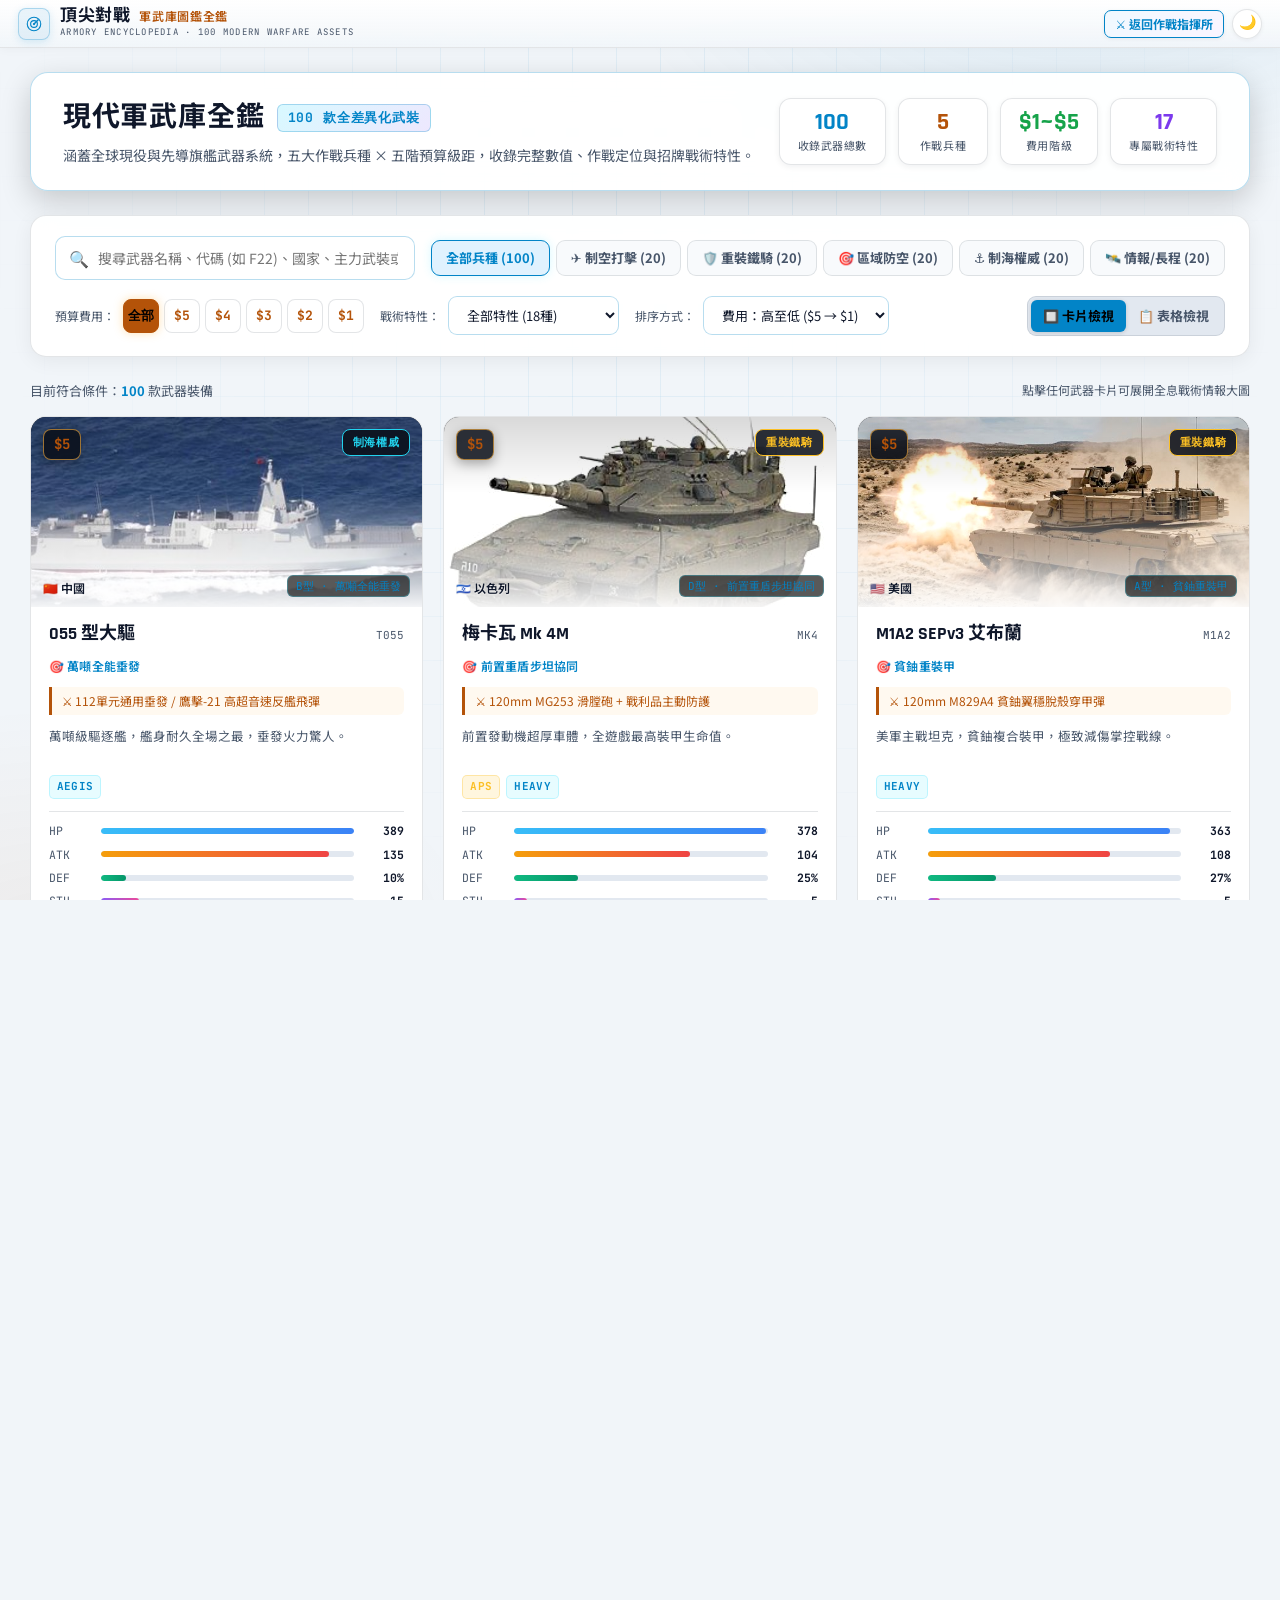
==== commit 765438ca: "feat(v4.0): comprehensive engine & synergy overhaul, AAR damage meter, Commit-Reveal multiplayer har" ====
--- a/armory.html
+++ b/armory.html
@@ -1,5 +1,5 @@
 <!DOCTYPE html>
-<html lang="zh-Hant" data-theme="dark">
+<html lang="zh-Hant" data-theme="light">
 <head>
 <meta charset="UTF-8">
 <meta name="viewport" content="width=device-width, initial-scale=1">
@@ -9,7 +9,8 @@
 <link rel="preconnect" href="https://fonts.googleapis.com">
 <link rel="preconnect" href="https://fonts.gstatic.com" crossorigin>
 <link href="https://fonts.googleapis.com/css2?family=JetBrains+Mono:wght@500;700&family=Noto+Sans+TC:wght@400;500;700;900&family=Rajdhani:wght@500;600;700&display=swap" rel="stylesheet">
-<link rel="stylesheet" href="style.css">
+<link rel="stylesheet" href="style.css?v=4.0.0">
+<link rel="manifest" href="manifest.json">
 <style>
 /* =====================================================
    軍武圖鑑專屬高質感樣式 (Armory Encyclopedia Styles)
@@ -728,11 +729,88 @@
   display: block;
   margin-bottom: 4px;
 }
-.trait-codex-card p {
-  font-size: 12.5px;
-  color: var(--muted);
-  line-height: 1.4;
-  margin: 0;
+/* 行動裝置極致 RWD 自適應 (Mobile Responsive) */
+@media(max-width:768px) {
+  .armory-container {
+    padding: 14px 12px 60px;
+  }
+  .armory-hero {
+    padding: 16px 14px;
+    gap: 14px;
+    border-radius: 14px;
+  }
+  .hero-title-group h2 {
+    font-size: 20px;
+    flex-wrap: wrap;
+    gap: 8px;
+  }
+  .hero-stats {
+    width: 100%;
+    grid-template-columns: repeat(3, 1fr);
+    gap: 8px;
+  }
+  .h-stat {
+    padding: 8px;
+  }
+  .h-stat .v {
+    font-size: 16px;
+  }
+  .filter-bar {
+    padding: 12px;
+    border-radius: 12px;
+    gap: 12px;
+  }
+  .filter-row {
+    flex-direction: column;
+    align-items: stretch;
+    gap: 10px;
+  }
+  .cat-tabs {
+    overflow-x: auto;
+    -webkit-overflow-scrolling: touch;
+    scrollbar-width: none;
+    width: 100%;
+    padding-bottom: 2px;
+  }
+  .cat-tabs::-webkit-scrollbar { display: none; }
+  .cost-filter {
+    width: 100%;
+    justify-content: space-between;
+  }
+  .cost-btn {
+    flex: 1;
+    min-width: 32px;
+  }
+  .search-box {
+    width: 100%;
+    min-width: 0;
+  }
+  .view-switch {
+    display: none; /* 手機端自動鎖定為垂直卡片流 */
+  }
+  .armory-grid {
+    grid-template-columns: 1fr;
+    gap: 14px;
+  }
+  .intel-modal-card {
+    padding: 16px;
+    max-height: 92vh;
+  }
+  .intel-hero {
+    height: 180px;
+  }
+  .intel-grid-specs {
+    grid-template-columns: 1fr 1fr;
+    gap: 8px;
+  }
+  .codex-section {
+    padding: 18px 14px;
+    margin-top: 32px;
+    border-radius: 14px;
+  }
+  .codex-traits-grid {
+    grid-template-columns: 1fr;
+  }
 }
 </style>
 </head>
@@ -825,7 +903,7 @@
       <div class="select-wrapper">
         <span class="select-label">戰術特性：</span>
         <select id="traitSelect" class="armory-select">
-          <option value="all">全部特性 (17種)</option>
+          <option value="all">全部特性 (18種)</option>
         </select>
       </div>
 
@@ -882,7 +960,7 @@
 
   <!-- 底部兵種克制與特性辭典專區 -->
   <section class="codex-section">
-    <h3>📖 17 種現代戰術特性全辭典 (Tactical Trait Codex)</h3>
+    <h3>📖 18 種現代戰術特性全辭典 (Tactical Trait Codex)</h3>
     <div class="codex-traits-grid" id="codexTraitsGrid"></div>
   </section>
 
@@ -916,7 +994,8 @@
 </div>
 
 <!-- 腳本引入 -->
-<script src="js/data.js"></script>
-<script src="js/armory.js"></script>
+<script src="js/data.js?v=3.8.1"></script>
+<script src="js/armory.js?v=4.0.0"></script>
+<script>if('serviceWorker' in navigator && location.protocol.startsWith('http')){window.addEventListener('load',()=>navigator.serviceWorker.register('./sw.js').catch(()=>{}));}</script>
 </body>
 </html>
--- a/style.css
+++ b/style.css
@@ -43,7 +43,8 @@
 
 /* ---------- Top bar (緊湊軍規頂部導航，絕對單行零折行) ---------- */
 .topbar{display:flex;align-items:center;justify-content:space-between;gap:12px;padding:6px 18px;height:48px;min-height:48px;flex:0 0 48px;border-bottom:1px solid var(--line);background:var(--topbar-bg);backdrop-filter:blur(10px);position:relative;z-index:20;flex-wrap:nowrap;box-shadow:0 1px 10px rgba(0,0,0,.04);transition:background .22s,border-color .22s}
-.brand{display:flex;align-items:center;gap:10px;flex:none}
+.brand{display:flex;align-items:center;gap:10px;flex:none;cursor:pointer;user-select:none;transition:opacity .15s}
+.brand:hover{opacity:.88}
 .brand-mark{width:32px;height:32px;border-radius:8px;display:grid;place-items:center;color:var(--cyan);background:rgba(61,224,255,.08);border:1px solid var(--line2);box-shadow:0 0 14px rgba(61,224,255,.2) inset}
 [data-theme="light"] .brand-mark{background:rgba(2,132,199,.08);box-shadow:0 2px 8px rgba(2,132,199,.15)}
 .brand-mark svg{width:18px;height:18px}
@@ -140,43 +141,181 @@
 }
 [data-theme="light"] .btn-reroll-top .reroll-sub{color:#78350f}
 
-/* ---------- 核心 5x5 全景矩陣看板 (Matrix View: 零滾動自適應高度) ---------- */
-.matrix-layout{flex:1 1 auto;min-height:0;padding:6px 18px 74px;max-width:1600px;width:100%;margin:0 auto;display:flex;flex-direction:column;box-sizing:border-box;overflow:hidden}
-.matrix-board{display:grid;grid-template-columns:repeat(5,minmax(0,1fr));gap:12px;flex:1;min-height:0}
-.col-category{display:flex;flex-direction:column;gap:8px;background:rgba(12,20,32,.72);border:1px solid var(--line);border-radius:12px;padding:10px;height:100%;min-width:0;position:relative}
-.col-category::before{content:'';position:absolute;top:0;left:12px;right:12px;height:2px;background:var(--c,var(--cyan));box-shadow:0 0 10px var(--c,var(--cyan))}
-.cat-head{display:flex;align-items:center;justify-content:space-between;padding-bottom:6px;border-bottom:1px solid var(--line);margin-bottom:2px}
-.cat-title{display:flex;align-items:center;gap:6px;font-weight:700;font-size:14px;color:var(--text)}
-.cat-title svg{width:20px;height:20px;color:var(--c)}
-.cat-sub{font-family:var(--mono);font-size:11px;color:var(--muted);letter-spacing:.04em}
-
-/* 矩陣單位卡片 (5 Cards per column) */
-.m-card{flex:1;min-height:0;display:flex;flex-direction:column;justify-content:space-between;padding:8px 10px;border-radius:9px;background:var(--panel2);border:1px solid var(--line);cursor:pointer;transition:all .16s ease;position:relative;overflow:hidden}
-.m-card::before{content:'';position:absolute;left:0;top:0;bottom:0;width:3px;background:var(--c);opacity:.8}
-.m-card:hover:not(.dis){border-color:var(--c);transform:translateY(-2px);box-shadow:0 6px 18px -4px var(--c)}
-.m-card.sel{border-color:var(--cyan);background:linear-gradient(145deg,rgba(61,224,255,.22),rgba(15,26,42,.95));box-shadow:0 0 0 1px var(--cyan) inset,0 6px 20px -6px rgba(61,224,255,.5)}
-.m-card.sel::after{content:'✔';position:absolute;right:6px;top:4px;font-size:12px;color:var(--cyan);font-weight:900}
-.m-card.dis{opacity:.35;cursor:not-allowed}
-.m-card.banned{border-color:var(--red)!important;opacity:.45}
-.m-card.banned::after{content:'BANNED';position:absolute;right:6px;top:6px;background:var(--red);color:#fff;font-size:9px;font-family:var(--head);padding:1px 5px;border-radius:3px;font-weight:700}
-
-.m-top{display:flex;align-items:flex-start;justify-content:space-between;gap:6px}
-.m-cost{font-family:var(--head);font-size:18px;font-weight:700;color:var(--amber);background:rgba(255,179,64,.12);border:1px solid rgba(255,179,64,.3);border-radius:6px;padding:0 6px;line-height:22px;flex:none}
-.m-name-group{flex:1;min-width:0}
-.m-name{font-weight:700;font-size:13.5px;line-height:1.2;white-space:nowrap;overflow:hidden;text-overflow:ellipsis}
-.m-tag{font-size:11px;color:var(--muted);white-space:nowrap;overflow:hidden;text-overflow:ellipsis;margin-top:2px}
-.m-actions{display:flex;align-items:center;gap:4px;flex:none}
-.m-var-toggle{font-family:var(--mono);font-size:10px;padding:1px 5px;border-radius:4px;background:rgba(255,255,255,.08);color:var(--cyan);border:1px solid rgba(61,224,255,.25);cursor:pointer;transition:.15s;flex:none}
-.m-var-toggle:hover{background:rgba(61,224,255,.25);color:#fff}
-.m-info-btn{width:22px;height:22px;border-radius:50%;background:rgba(255,255,255,.08);color:var(--muted);display:none;place-items:center;font-size:12px;font-family:serif;font-weight:700;border:1px solid var(--line);transition:.15s;cursor:pointer;flex:none}
-.m-info-btn:hover{background:rgba(61,224,255,.2);color:var(--cyan);border-color:var(--cyan)}
-.mobile-more-btn{display:none}
-.mobile-cat-nav{display:none}
-
-.m-bot{display:flex;align-items:center;justify-content:space-between;gap:6px;margin-top:4px;font-size:10.5px;color:var(--muted);font-family:var(--mono)}
-.m-stats{display:flex;gap:6px}
-.m-stats span b{color:var(--text);font-weight:500}
-.m-why{color:var(--red);font-size:10.5px;font-weight:700;margin-left:auto}
+/* BO5 系列賽專屬軍火庫鎖定樣式 (Disabled & Locked State) */
+.btn-reroll-top:disabled,
+.btn-reroll-top.locked-bo3 {
+  cursor: not-allowed !important;
+  opacity: 0.65 !important;
+  filter: grayscale(0.65) !important;
+  background: linear-gradient(135deg, rgba(30, 41, 59, 0.6), rgba(15, 23, 42, 0.75)) !important;
+  border-color: rgba(148, 163, 184, 0.35) !important;
+  box-shadow: none !important;
+  transform: none !important;
+}
+.btn-reroll-top:disabled .reroll-icon,
+.btn-reroll-top.locked-bo3 .reroll-icon {
+  filter: drop-shadow(0 0 4px rgba(239, 68, 68, 0.5));
+}
+.btn-reroll-top:disabled .reroll-title,
+.btn-reroll-top.locked-bo3 .reroll-title {
+  color: #94a3b8 !important;
+}
+.btn-reroll-top:disabled .reroll-title kbd,
+.btn-reroll-top.locked-bo3 .reroll-title kbd {
+  display: none !important;
+}
+.btn-reroll-top:disabled .reroll-sub,
+.btn-reroll-top.locked-bo3 .reroll-sub {
+  color: #64748b !important;
+}
+
+[data-theme="light"] .btn-reroll-top:disabled,
+[data-theme="light"] .btn-reroll-top.locked-bo3 {
+  background: linear-gradient(135deg, #f1f5f9, #e2e8f0) !important;
+  border-color: #cbd5e1 !important;
+  color: #64748b !important;
+}
+[data-theme="light"] .btn-reroll-top:disabled .reroll-title,
+[data-theme="light"] .btn-reroll-top.locked-bo3 .reroll-title {
+  color: #64748b !important;
+}
+[data-theme="light"] .btn-reroll-top:disabled .reroll-sub,
+[data-theme="light"] .btn-reroll-top.locked-bo3 .reroll-sub {
+  color: #94a3b8 !important;
+}
+
+/* ---------- 核心 5x5 全景矩陣看板 (Matrix View: 零滾動一屏滿版自適應) ---------- */
+.matrix-layout{
+  flex: 1 1 auto;
+  height: calc(100vh - 48px - 40px);
+  max-height: calc(100vh - 48px - 40px);
+  min-height: 0;
+  padding: 6px 14px 70px;
+  max-width: 1600px;
+  width: 100%;
+  margin: 0 auto;
+  display: flex;
+  flex-direction: column;
+  box-sizing: border-box;
+  overflow: hidden;
+}
+.matrix-board{
+  display: grid;
+  grid-template-columns: repeat(5, minmax(0, 1fr));
+  grid-template-rows: 1fr;
+  gap: 8px;
+  flex: 1;
+  height: 100%;
+  min-height: 0;
+}
+.col-category{
+  display: flex;
+  flex-direction: column;
+  gap: 5px;
+  background: rgba(12, 20, 32, .72);
+  border: 1px solid var(--line);
+  border-radius: 11px;
+  padding: 6px 8px;
+  height: 100%;
+  min-height: 0;
+  box-sizing: border-box;
+  min-width: 0;
+  position: relative;
+}
+.col-category::before{
+  content: '';
+  position: absolute;
+  top: 0;
+  left: 10px;
+  right: 10px;
+  height: 2px;
+  background: var(--c, var(--cyan));
+  box-shadow: 0 0 10px var(--c, var(--cyan));
+}
+.cat-head{
+  display: flex;
+  align-items: center;
+  justify-content: space-between;
+  padding-bottom: 3px;
+  border-bottom: 1px solid var(--line);
+  margin-bottom: 0;
+  flex: 0 0 auto;
+}
+.cat-title{
+  display: flex;
+  align-items: center;
+  gap: 5px;
+  font-weight: 700;
+  font-size: 13px;
+  color: var(--text);
+}
+.cat-title svg{width: 17px; height: 17px; color: var(--c);}
+.cat-sub{font-family: var(--mono); font-size: 10.5px; color: var(--muted); letter-spacing: .04em;}
+
+/* 矩陣單位卡片 (5 Cards per column: 均勻等比自適應填滿) */
+.m-card{
+  flex: 1 1 0;
+  min-height: 0;
+  display: flex;
+  flex-direction: column;
+  justify-content: space-between;
+  padding: 6px 9px;
+  border-radius: 8px;
+  background: var(--panel2);
+  border: 1px solid var(--line);
+  cursor: pointer;
+  transition: all .16s ease;
+  position: relative;
+  overflow: hidden;
+  box-sizing: border-box;
+}
+.m-card::before{content: ''; position: absolute; left: 0; top: 0; bottom: 0; width: 3px; background: var(--c); opacity: .8;}
+.m-card:hover:not(.dis){border-color: var(--c); transform: translateY(-1px); box-shadow: 0 4px 14px -3px var(--c);}
+.m-card.sel{border-color: var(--cyan); background: linear-gradient(145deg, rgba(61, 224, 255, .22), rgba(15, 26, 42, .95)); box-shadow: 0 0 0 1px var(--cyan) inset, 0 4px 16px -4px rgba(61, 224, 255, .5);}
+.m-card.sel::after{content: '✔'; position: absolute; right: 5px; top: 3px; font-size: 11px; color: var(--cyan); font-weight: 900;}
+.m-card.dis{opacity: .45; filter: grayscale(0.6); cursor: not-allowed;}
+.m-card.banned{
+  border: 1.5px solid var(--red) !important;
+  opacity: .85 !important;
+  filter: none !important;
+  background: repeating-linear-gradient(45deg, rgba(255, 93, 110, .06), rgba(255, 93, 110, .06) 8px, rgba(255, 93, 110, .16) 8px, rgba(255, 93, 110, .16) 16px), rgba(15, 26, 42, .95) !important;
+  box-shadow: 0 0 10px rgba(255, 93, 110, .3) inset !important;
+  cursor: not-allowed;
+}
+.m-card.banned::after{
+  content: '🚫 戰術禁用';
+  position: absolute;
+  right: 5px;
+  top: 4px;
+  background: var(--red);
+  color: #fff;
+  font-size: 9px;
+  font-family: var(--head);
+  padding: 1px 5px;
+  border-radius: 3px;
+  font-weight: 800;
+  box-shadow: 0 2px 6px rgba(0, 0, 0, .4);
+}
+
+.m-top{display: flex; align-items: flex-start; justify-content: space-between; gap: 5px;}
+.m-cost{font-family: var(--head); font-size: 15.5px; font-weight: 800; color: var(--amber); background: rgba(255, 179, 64, .12); border: 1px solid rgba(255, 179, 64, .3); border-radius: 5px; padding: 0 5px; line-height: 19px; flex: none;}
+.m-name-group{flex: 1; min-width: 0;}
+.m-name{font-weight: 700; font-size: 12.5px; line-height: 1.15; white-space: nowrap; overflow: hidden; text-overflow: ellipsis;}
+.m-tag{font-size: 10px; color: var(--muted); white-space: nowrap; overflow: hidden; text-overflow: ellipsis; margin-top: 1px;}
+.m-actions{display: flex; align-items: center; gap: 3px; flex: none;}
+.m-var-toggle{font-family: var(--mono); font-size: 9.5px; padding: 1px 4px; border-radius: 4px; background: rgba(255, 255, 255, .08); color: var(--cyan); border: 1px solid rgba(61, 224, 255, .25); cursor: pointer; transition: .15s; flex: none;}
+.m-var-toggle:hover{background: rgba(61, 224, 255, .25); color: #fff;}
+.m-info-btn{width: 19px; height: 19px; border-radius: 50%; background: rgba(255, 255, 255, .08); color: var(--muted); display: none; place-items: center; font-size: 11px; font-family: serif; font-weight: 700; border: 1px solid var(--line); transition: .15s; cursor: pointer; flex: none;}
+.m-info-btn:hover{background: rgba(61, 224, 255, .2); color: var(--cyan); border-color: var(--cyan);}
+.mobile-more-btn{display: none;}
+.mobile-cat-nav{display: none;}
+
+.m-bot{display: flex; align-items: center; justify-content: space-between; gap: 4px; margin-top: 2px; font-size: 9.5px; color: var(--muted); font-family: var(--mono);}
+.m-stats{display: flex; gap: 4px;}
+.m-stats span b{color: var(--text); font-weight: 600;}
+.m-why{font-size: 9.5px; font-weight: 700; margin-left: auto;}
+.m-why.why-budget{color: #94a3b8; background: rgba(148, 163, 184, .12); padding: 1px 4px; border-radius: 3px;}
+.m-why.why-banned{color: #ff5d6e; background: rgba(255, 93, 110, .18); padding: 1px 4px; border-radius: 3px; font-weight: 800;}
 
 /* ---------- 懸浮詳細情報 Tooltip ---------- */
 .unit-tooltip{position:fixed;z-index:90;pointer-events:none;width:290px;background:rgba(6,12,20,.96);border:1px solid var(--cyan);border-radius:12px;padding:14px;box-shadow:0 12px 36px rgba(0,0,0,.85);backdrop-filter:blur(14px);animation:tipIn .15s ease}
@@ -344,21 +483,120 @@
 .sim-tbl td{padding:4px 6px;border-bottom:1px solid var(--line)}
 .sim-tbl td:last-child{text-align:right;font-family:var(--mono)}
 
-/* ---------- Battle ---------- */
-.battle{padding:18px 28px 40px;max-width:1520px;margin:0 auto}
-.battle-top{display:flex;align-items:center;gap:16px;flex-wrap:wrap;margin-bottom:16px}
-.phase-steps{display:flex;gap:8px}
-.ph{display:flex;align-items:center;gap:8px;padding:7px 14px;border-radius:999px;border:1px solid var(--line);color:var(--muted);transition:.3s;font-weight:700}
-.ph i{font-style:normal;font-family:var(--head);width:22px;height:22px;display:grid;place-items:center;border-radius:50%;background:rgba(255,255,255,.08);font-size:13px}
-.ph.on{color:#021018;background:var(--cyan);border-color:var(--cyan);box-shadow:0 0 22px rgba(61,224,255,.5)}
+/* ---------- Battle (100vh 零截斷全景自適應 100% 滿版大氣展開) ---------- */
+.battle{padding:8px 20px 12px;width:100%;max-width:100%;margin:0;box-sizing:border-box;height:calc(100vh - 48px);max-height:calc(100vh - 48px);overflow:hidden;display:flex;flex-direction:column}
+.battle-top{display:flex;align-items:center;justify-content:space-between;gap:14px;margin-bottom:8px;flex:none;min-height:38px;width:100%}
+.phase-steps{display:flex;gap:6px}
+.ph{display:flex;align-items:center;gap:6px;padding:4px 12px;border-radius:999px;border:1px solid var(--line);color:var(--muted);transition:.3s;font-weight:700;font-size:12px}
+.ph i{font-style:normal;font-family:var(--head);width:19px;height:19px;display:grid;place-items:center;border-radius:50%;background:rgba(255,255,255,.08);font-size:11.5px}
+.ph.on{color:#021018;background:var(--cyan);border-color:var(--cyan);box-shadow:0 0 18px rgba(61,224,255,.5)}
 .ph.on i{background:rgba(0,0,0,.2)}
 .ph.done{color:var(--green);border-color:rgba(93,255,176,.4)}
-.battle-meta{display:flex;gap:8px;flex:1;flex-wrap:wrap}
-.battle-grid{display:grid;grid-template-columns:minmax(0,1fr) minmax(300px,1.1fr) minmax(0,1fr);gap:16px}
-.team-col{display:grid;gap:8px;align-content:start}
-.team-col h3{font-family:var(--head);letter-spacing:.14em;font-size:14px;margin-bottom:2px}
+.battle-meta{display:flex;gap:6px;flex:1;flex-wrap:nowrap;overflow:hidden}
+.battle-ctl{display:flex;align-items:center;gap:8px;flex:none;margin-left:auto}
+
+/* 戰鬥結束統帥級超大醒目按鈕 (查看結算報告 / 返回陣容編組) */
+.btn-battle-reopen {
+  display: inline-flex;
+  align-items: center;
+  gap: 7px;
+  height: 38px;
+  padding: 0 16px;
+  border-radius: 9px;
+  font-family: var(--head);
+  font-size: 14px;
+  font-weight: 800;
+  letter-spacing: 0.05em;
+  background: linear-gradient(135deg, #0284c7, #0369a1);
+  color: #ffffff !important;
+  border: 1.5px solid #38bdf8;
+  box-shadow: 0 0 16px rgba(56, 189, 248, 0.45), 0 3px 10px rgba(0, 0, 0, 0.3);
+  cursor: pointer;
+  transition: all 0.22s cubic-bezier(0.4, 0, 0.2, 1);
+  animation: pulseReopenGlow 1.8s infinite ease-in-out;
+  white-space: nowrap;
+}
+.btn-battle-reopen:hover {
+  background: linear-gradient(135deg, #0ea5e9, #0284c7);
+  box-shadow: 0 0 24px rgba(56, 189, 248, 0.75), 0 4px 14px rgba(0, 0, 0, 0.4);
+  transform: translateY(-1px);
+}
+.btn-battle-reopen .reopen-icon {
+  font-size: 16px;
+  filter: drop-shadow(0 1px 2px rgba(0,0,0,0.3));
+}
+.btn-battle-reopen .reopen-txt {
+  line-height: 1;
+}
+
+.btn-battle-exit {
+  display: inline-flex;
+  align-items: center;
+  gap: 6px;
+  height: 38px;
+  padding: 0 14px;
+  border-radius: 9px;
+  font-family: var(--head);
+  font-size: 13.5px;
+  font-weight: 700;
+  letter-spacing: 0.03em;
+  background: rgba(255, 255, 255, 0.08);
+  color: var(--text) !important;
+  border: 1.5px solid var(--line2);
+  cursor: pointer;
+  transition: all 0.2s ease;
+  white-space: nowrap;
+}
+.btn-battle-exit:hover {
+  background: rgba(255, 255, 255, 0.16);
+  border-color: var(--cyan);
+  color: var(--cyan) !important;
+  transform: translateY(-1px);
+}
+.btn-battle-exit .exit-icon {
+  font-size: 13px;
+  font-weight: 900;
+}
+
+[data-theme="light"] .btn-battle-reopen {
+  background: linear-gradient(135deg, #0284c7, #0369a1);
+  color: #ffffff !important;
+  border-color: #38bdf8;
+  box-shadow: 0 4px 14px rgba(2, 132, 199, 0.35);
+}
+[data-theme="light"] .btn-battle-exit {
+  background: #ffffff;
+  color: var(--text) !important;
+  border-color: rgba(15, 23, 42, 0.2);
+  box-shadow: 0 2px 6px rgba(15, 23, 42, 0.06);
+}
+[data-theme="light"] .btn-battle-exit:hover {
+  background: #f0f9ff;
+  border-color: var(--cyan);
+  color: var(--cyan) !important;
+}
+
+/* 當對戰介面啟用 (未 hidden) 時，強制所有其他同層級主視圖絕對隱藏，徹底防止錦標賽等出現在下方或觸發捲軸 */
+.battle:not([hidden]) ~ .tournament-layout,
+.battle:not([hidden]) ~ .ladder-layout,
+.battle:not([hidden]) ~ .matrix-layout,
+.battle:not([hidden]) ~ #missionBar,
+.battle:not([hidden]) ~ #commandDeck {
+  display: none !important;
+}
+
+@keyframes pulseReopenGlow {
+  0% { box-shadow: 0 0 12px rgba(56, 189, 248, 0.4); }
+  50% { box-shadow: 0 0 24px rgba(56, 189, 248, 0.8), 0 0 6px #38bdf8; transform: scale(1.02); }
+  100% { box-shadow: 0 0 12px rgba(56, 189, 248, 0.4); }
+}
+
+.battle-grid{display:grid;grid-template-columns:1fr 1.08fr 1fr;gap:16px;flex:1;min-height:0;overflow:hidden;width:100%;max-width:100%}
+.team-col{display:flex;flex-direction:column;gap:4px;height:100%;min-height:0;justify-content:space-between}
+.team-col h3{font-family:var(--head);letter-spacing:.12em;font-size:13px;margin-bottom:1px;display:flex;justify-content:space-between;align-items:center;flex:none}
 .team-col.a h3{color:var(--cyan)} .team-col.b h3{color:var(--red)}
-.bu{padding:10px 12px;border-radius:12px;background:var(--panel);border:1px solid var(--line);position:relative;transition:.3s;overflow:hidden}
+.units-card-list{display:flex;flex-direction:column;gap:4px;flex:1;min-height:0;justify-content:space-between}
+.bu{padding:5px 8px;border-radius:8px;background:var(--panel);border:1px solid var(--line);position:relative;transition:.25s;overflow:hidden;flex:1;min-height:0;display:flex;flex-direction:column;justify-content:center}
 .combat-fx-layer{position:absolute;inset:0;pointer-events:none;z-index:35;overflow:hidden}
 .team-col.a .bu{border-left:3px solid var(--cyan)} .team-col.b .bu{border-left:3px solid var(--red)}
 .bu.flash{animation:flash .5s}
@@ -377,16 +615,71 @@
 @keyframes killBlast{0%{transform:scale(1.1);box-shadow:0 0 35px rgba(255,93,110,.95);border-color:var(--red)}40%{filter:brightness(2.2) contrast(1.6)}100%{transform:none}}
 .bu.destroyed-badge::after{content:'💥 DESTROYED';position:absolute;right:8px;bottom:5px;font-family:var(--head);font-size:10px;font-weight:800;letter-spacing:.08em;color:var(--red);background:rgba(255,93,110,.14);border:1px solid rgba(255,93,110,.4);padding:1px 6px;border-radius:4px}
 
-/* 戰術彈道飛彈特效 (Ballistic Missile FX) */
-.fx-projectile{position:absolute;top:0;left:0;pointer-events:none;z-index:36;display:flex;align-items:center;will-change:transform}
-.fx-missile{height:4px;border-radius:2px;box-shadow:0 0 12px currentColor;position:relative}
-.fx-missile::after{content:'';position:absolute;right:-4px;top:-3px;width:10px;height:10px;border-radius:50%;background:#ffffff;box-shadow:0 0 16px currentColor}
-.fx-side-a .fx-missile{background:linear-gradient(90deg,transparent,var(--cyan));color:var(--cyan)}
-.fx-side-b .fx-missile{background:linear-gradient(90deg,transparent,var(--red));color:var(--red)}
-
-/* 爆炸火球衝擊波 (Explosion Blast) */
-.fx-explosion{position:absolute;width:64px;height:64px;margin-left:-32px;margin-top:-32px;pointer-events:none;z-index:38;border-radius:50%;background:radial-gradient(circle,rgba(255,255,255,1) 0%,rgba(255,179,64,.85) 35%,rgba(255,93,110,.6) 70%,transparent 100%);animation:boom .36s cubic-bezier(.1,1,.3,1) forwards}
-@keyframes boom{0%{opacity:1;transform:scale(.2)}50%{opacity:.95;transform:scale(1.45)}100%{opacity:0;transform:scale(2.1)}}
+/* 戰術實體武器與物理彈道特效 (7-Archetype Weapon SVG & Ballistic FX) */
+.fx-projectile{position:absolute;top:0;left:0;pointer-events:none;z-index:36;display:flex;align-items:center;margin-top:-10px;margin-left:-24px;will-change:transform}
+.fx-weapon-svg{display:block;overflow:visible;filter:drop-shadow(0 0 8px rgba(255,255,255,.75))}
+.fx-side-a .fx-weapon-svg{filter:drop-shadow(0 0 10px rgba(61,224,255,.85))}
+.fx-side-b .fx-weapon-svg{filter:drop-shadow(0 0 10px rgba(255,93,110,.85))}
+.fx-w-sabot .fx-weapon-svg{filter:drop-shadow(0 0 14px #fbbf24) drop-shadow(0 0 24px #f59e0b)}
+.fx-w-salvo .fx-weapon-svg{filter:drop-shadow(0 0 12px #f97316)}
+.fx-w-torpedo .fx-weapon-svg{filter:drop-shadow(0 0 12px #06b6d4)}
+
+/* 翼穩脫殼穿甲彈超音速音爆束線 (APFSDS Mach Vapor Trail) */
+.fx-sabot-beam{position:absolute;height:3px;margin-top:-1.5px;transform-origin:0 50%;pointer-events:none;z-index:35;background:linear-gradient(90deg,transparent 0%,rgba(251,191,36,.35) 25%,rgba(254,240,138,.95) 80%,#ffffff 100%);box-shadow:0 0 16px #fbbf24,0 0 30px #f59e0b;animation:sabotBeamFade .24s ease-out forwards}
+@keyframes sabotBeamFade{0%{opacity:1;transform:scaleY(1.8)}100%{opacity:0;transform:scaleY(.2)}}
+
+/* 全息電磁脈衝與反輻射壓制波束 (EW / SEAD Jamming Beam) */
+.fx-ew-beam{position:absolute;height:20px;margin-top:-10px;transform-origin:0 50%;pointer-events:none;z-index:35;background:repeating-linear-gradient(90deg,transparent 0px,transparent 10px,var(--ew-color,#3de0ff) 10px,var(--ew-color,#3de0ff) 14px,rgba(167,139,250,.85) 14px,rgba(167,139,250,.85) 18px);box-shadow:0 0 20px var(--ew-color,#3de0ff);border-top:1px dashed rgba(255,255,255,.7);border-bottom:1px dashed rgba(255,255,255,.7);animation:ewPulseBeam .34s ease-out forwards}
+@keyframes ewPulseBeam{0%{opacity:0;transform:scaleY(.2)}30%{opacity:1;transform:scaleY(1.35)}100%{opacity:0;transform:scaleY(.4)}}
+
+/* 開火端砲口制退爆閃 / 垂發冷發射煙霧 (Muzzle Blast & Launch Plume) */
+.fx-muzzle{position:absolute;width:44px;height:44px;pointer-events:none;z-index:37;border-radius:50%;background:radial-gradient(circle,#ffffff 0%,#fef08a 35%,var(--mz-color,#f59e0b) 70%,transparent 100%);animation:muzzleFlash .22s ease-out forwards}
+.fx-muzzle-sabot{width:62px;height:62px;background:radial-gradient(circle,#ffffff 0%,#fbbf24 45%,#ea580c 75%,transparent 100%);box-shadow:0 0 28px #f59e0b}
+@keyframes muzzleFlash{0%{opacity:1;transform:translate(-50%,-50%) scale(.3)}45%{opacity:1;transform:translate(-50%,-50%) scale(1.25)}100%{opacity:0;transform:translate(-50%,-50%) scale(1.6)}}
+
+/* 飛彈凝結尾煙與水下魚雷空泡粒子 (Contrail & Cavitation Particles) */
+.fx-trail-pt{position:absolute;width:9px;height:9px;margin-left:-4.5px;margin-top:-4.5px;border-radius:50%;pointer-events:none;z-index:34}
+.fx-trail-pt.contrail{background:radial-gradient(circle,rgba(248,250,252,.85) 0%,rgba(148,163,184,.4) 65%,transparent 100%);animation:trailPuff .32s ease-out forwards}
+.fx-trail-pt.smoke-fire{background:radial-gradient(circle,rgba(251,146,60,.9) 0%,rgba(100,116,139,.55) 65%,transparent 100%);animation:trailPuff .34s ease-out forwards}
+.fx-trail-pt.bubble{border:1.5px solid rgba(103,232,249,.9);background:rgba(207,250,254,.35);animation:bubblePop .32s ease-out forwards}
+@keyframes trailPuff{0%{opacity:.9;transform:scale(.5)}100%{opacity:0;transform:scale(2.2)}}
+@keyframes bubblePop{0%{opacity:1;transform:scale(.4)}100%{opacity:0;transform:scale(1.8) translateY(-6px)}}
+
+/* 目標火控鎖定準星框 (Tactical HUD Lock-On Reticle) */
+.fx-reticle{position:absolute;width:58px;height:58px;margin-left:-29px;margin-top:-29px;pointer-events:none;z-index:39;border:1.5px dashed rgba(255,93,110,.85);border-radius:50%;box-shadow:0 0 16px rgba(255,93,110,.45),inset 0 0 12px rgba(255,93,110,.3);animation:reticleLock .34s cubic-bezier(.16,1,.3,1) forwards}
+.fx-reticle::before,.fx-reticle::after{content:'';position:absolute;inset:-5px;border:2px solid transparent;border-top-color:#ff5d6e;border-bottom-color:#ff5d6e;border-radius:4px}
+.fx-reticle.ew-lock{border-color:#a78bfa;box-shadow:0 0 18px rgba(167,139,250,.6)}
+.fx-reticle.ew-lock::before,.fx-reticle.ew-lock::after{border-top-color:#3de0ff;border-bottom-color:#a78bfa}
+@keyframes reticleLock{0%{opacity:0;transform:scale(1.85) rotate(-45deg)}45%{opacity:1;transform:scale(.92) rotate(0deg)}100%{opacity:0;transform:scale(1.05) rotate(15deg)}}
+
+/* 多層次爆炸火球、超音速震波環、飛濺火花與水柱 (Layered Detonation FX) */
+.fx-explosion{position:absolute;width:72px;height:72px;margin-left:-36px;margin-top:-36px;pointer-events:none;z-index:38;border-radius:50%;background:radial-gradient(circle,#ffffff 0%,#fef08a 25%,rgba(255,158,27,.92) 52%,rgba(239,68,68,.75) 76%,transparent 100%);box-shadow:0 0 28px rgba(245,158,11,.85);animation:boom .38s cubic-bezier(.1,1,.3,1) forwards}
+.fx-explosion.fx-explosion-kill{width:112px;height:112px;margin-left:-56px;margin-top:-56px;box-shadow:0 0 48px rgba(255,93,110,.95),0 0 80px rgba(245,158,11,.8);animation:boomKill .52s cubic-bezier(.1,1,.3,1) forwards}
+.fx-explosion.fx-explosion-ew{background:radial-gradient(circle,#ffffff 0%,#67e8f9 35%,#a78bfa 70%,transparent 100%);box-shadow:0 0 32px #3de0ff}
+@keyframes boom{0%{opacity:1;transform:scale(.2)}45%{opacity:1;transform:scale(1.4)}100%{opacity:0;transform:scale(2.15)}}
+@keyframes boomKill{0%{opacity:1;transform:scale(.25)}35%{opacity:1;transform:scale(1.65)}70%{opacity:.9;transform:scale(2.1)}100%{opacity:0;transform:scale(2.65)}}
+
+.fx-shockwave{position:absolute;width:84px;height:84px;margin-left:-42px;margin-top:-42px;pointer-events:none;z-index:37;border-radius:50%;border:2.5px solid rgba(254,240,138,.9);box-shadow:0 0 18px rgba(251,191,36,.75);animation:shockRing .35s cubic-bezier(.1,1,.3,1) forwards}
+.fx-shockwave.kill-ring{width:136px;height:136px;margin-left:-68px;margin-top:-68px;border-width:3.5px;border-color:#ffffff;box-shadow:0 0 30px #ff5d6e,inset 0 0 20px #fbbf24;animation:shockRing .48s cubic-bezier(.1,1,.3,1) forwards}
+.fx-shockwave.ew-ring{border-color:#3de0ff;box-shadow:0 0 24px #a78bfa}
+@keyframes shockRing{0%{opacity:1;transform:scale(.15)}100%{opacity:0;transform:scale(1.85)}}
+
+/* 破片飛濺火花 (Incandescent Armor Sparks) */
+.fx-spark{position:absolute;width:6px;height:3px;border-radius:2px;background:#fef08a;box-shadow:0 0 8px #f59e0b,0 0 12px #ef4444;pointer-events:none;z-index:39;animation:sparkFly .3s cubic-bezier(.15,1,.3,1) forwards}
+.fx-spark.kill-spark{width:9px;height:3.5px;background:#ffffff;box-shadow:0 0 10px #fbbf24,0 0 18px #ff5d6e;animation-duration:.45s}
+@keyframes sparkFly{0%{opacity:1;transform:translate(0,0) scale(1.2)}100%{opacity:0;transform:translate(var(--dx,24px),var(--dy,-24px)) scale(.3)}}
+
+/* 魚雷與反艦命中衝天水柱 (Naval Water Plume) */
+.fx-water-plume{position:absolute;width:46px;height:88px;margin-left:-23px;margin-top:-74px;pointer-events:none;z-index:39;background:radial-gradient(ellipse at 50% 90%,#ffffff 0%,#cffafe 45%,rgba(34,211,238,.55) 75%,transparent 100%);border-radius:50% 50% 25% 25%;filter:drop-shadow(0 0 14px rgba(103,232,249,.85));transform-origin:50% 100%;animation:waterPlume .46s cubic-bezier(.15,1,.3,1) forwards}
+@keyframes waterPlume{0%{opacity:1;transform:scaleY(.15) scaleX(.5)}50%{opacity:.95;transform:scaleY(1.25) scaleX(1.1)}100%{opacity:0;transform:scaleY(1.5) scaleX(1.4) translateY(-12px)}}
+
+/* 擊毀殉爆濃煙雲團 (Black-Grey Smoke Plume) */
+.fx-smoke-cloud{position:absolute;width:54px;height:54px;margin-left:-27px;margin-top:-27px;border-radius:50%;pointer-events:none;z-index:36;background:radial-gradient(circle,rgba(30,41,59,.85) 0%,rgba(71,85,105,.55) 60%,transparent 100%);animation:smokeRise .62s ease-out forwards}
+@keyframes smokeRise{0%{opacity:.85;transform:scale(.4) translateY(0)}100%{opacity:0;transform:scale(2.1) translateY(-34px)}}
+
+/* 重型單位擊毀時戰場畫面微震動 (Tactical Screen Micro-Shake) */
+.battle-screen-shake{animation:battleScreenShake .26s cubic-bezier(.36,.07,.19,.97)}
+@keyframes battleScreenShake{0%,100%{transform:none}20%{transform:translate(-4px,3px)}40%{transform:translate(4px,-3px)}60%{transform:translate(-3px,-2px)}80%{transform:translate(3px,2px)}}
 
 /* 主動防護蜂巢能量護盾 (APS Shield) */
 .fx-shield{position:absolute;width:76px;height:76px;margin-left:-38px;margin-top:-38px;pointer-events:none;z-index:38;border-radius:50%;border:3px solid var(--violet);background:radial-gradient(circle,rgba(167,139,250,.45) 0%,transparent 70%);box-shadow:0 0 28px var(--violet);animation:shieldPulse .42s ease-out forwards}
@@ -409,17 +702,17 @@
 .bu-ico{width:22px;height:22px;color:var(--c)}
 .bu-name{font-weight:700;font-size:13.5px;flex:1;min-width:0;overflow:hidden;text-overflow:ellipsis;white-space:nowrap}
 .bu-cost{font-family:var(--head);color:var(--amber);font-weight:700}
-.hpbar{height:8px;border-radius:4px;background:rgba(255,255,255,.08);margin-top:8px;overflow:hidden}
+.hpbar{height:5px;border-radius:3px;background:rgba(255,255,255,.08);margin-top:3px;overflow:hidden}
 .hpbar u{display:block;height:100%;width:100%;background:linear-gradient(90deg,var(--green),#9dff6a);transition:width .5s ease;text-decoration:none}
 .hpbar u.mid{background:linear-gradient(90deg,var(--amber),#ffd36a)}
 .hpbar u.low{background:linear-gradient(90deg,var(--red),#ff8a5d)}
-.bu-hp{font-family:var(--mono);font-size:11px;color:var(--muted);margin-top:3px;text-align:right}
-.log-col{display:flex;flex-direction:column;min-width:0;height:490px}
+.bu-hp{font-family:var(--mono);font-size:9.5px;color:var(--muted);margin-top:1px;text-align:right}
+.log-col{display:flex;flex-direction:column;min-width:0;height:100%;min-height:0;flex:1}
 .log-integrated-box{display:flex;flex-direction:column;border-radius:var(--r);border:1.5px solid var(--line2);background:var(--log-bg);overflow:hidden;box-shadow:0 8px 30px rgba(0,0,0,.25);height:100%}
-.log-header-bar{display:flex;align-items:center;justify-content:space-between;padding:10px 16px;background:rgba(255,255,255,.03);border-bottom:1px solid var(--line);flex-shrink:0}
-.log-phase-tag{font-family:var(--head);font-size:16px;font-weight:800;letter-spacing:.08em;color:var(--amber)}
-.log-rec-tag{font-family:var(--mono);font-size:11px;font-weight:700;color:var(--red)}
-.log-action-ticker{display:flex;align-items:center;justify-content:space-between;padding:8px 14px;background:rgba(0,0,0,.25);border-bottom:1px solid var(--line);font-size:12.5px;font-weight:700;flex-shrink:0}
+.log-header-bar{display:flex;align-items:center;justify-content:space-between;padding:6px 12px;background:rgba(255,255,255,.03);border-bottom:1px solid var(--line);flex-shrink:0}
+.log-phase-tag{font-family:var(--head);font-size:14px;font-weight:800;letter-spacing:.08em;color:var(--amber)}
+.log-rec-tag{font-family:var(--mono);font-size:10.5px;font-weight:700;color:var(--red)}
+.log-action-ticker{display:flex;align-items:center;justify-content:space-between;padding:5px 12px;background:rgba(0,0,0,.25);border-bottom:1px solid var(--line);font-size:11.5px;font-weight:700;flex-shrink:0}
 [data-theme="light"] .log-action-ticker{background:rgba(2,132,199,.06)}
 .log{flex:1;height:100%;min-height:0;overflow-y:auto;padding:10px 12px;font-size:12px;display:flex;flex-direction:column;gap:4px;font-family:var(--mono)}
 .log div{padding:4px 8px;border-radius:5px;border-left:2.5px solid transparent;animation:in .25s}
@@ -443,9 +736,10 @@
 /* ---------- 旗艦級戰略結算報告 (C4ISR Tactical After-Action Report, AAR) ---------- */
 .result-card{
   width: min(940px, 96vw);
-  max-height: 94vh;
+  max-height: calc(100vh - 24px);
   overflow-y: auto;
-  padding: 18px 24px;
+  box-sizing: border-box;
+  padding: 14px 20px;
   background: var(--modal-bg);
   border: 1px solid var(--line2);
   box-shadow: 0 32px 80px -15px rgba(0,0,0,.85), 0 0 40px rgba(61,224,255,.08);
@@ -454,7 +748,194 @@
   box-shadow: 0 24px 70px -15px rgba(15,23,42,.22), 0 0 30px rgba(2,132,199,.1);
 }
 
-/* 頂部戰略評級戰報橫幅 (AAR Header) */
+/* 一體化戰略評級與積分戰情列 (Unified Outcome Bar) */
+.aar-outcome-bar{
+  display: flex;
+  align-items: center;
+  gap: 14px;
+  padding: 8px 14px;
+  border-radius: 12px;
+  background: linear-gradient(135deg, rgba(255,255,255,.035), rgba(255,255,255,.01));
+  border: 1px solid var(--line);
+  position: relative;
+  overflow: hidden;
+  margin-bottom: 8px;
+}
+[data-theme="light"] .aar-outcome-bar{
+  background: linear-gradient(135deg, rgba(2,132,199,.05), rgba(255,255,255,.95));
+  border-color: rgba(2,132,199,.2);
+}
+.aar-outcome-bar::before{
+  content: '';
+  position: absolute;
+  top: 0; left: 0; bottom: 0;
+  width: 5px;
+  background: var(--line2);
+}
+.aar-outcome-bar.win::before{
+  background: linear-gradient(180deg, var(--green), #9dff6a);
+  box-shadow: 0 0 14px var(--green);
+}
+.aar-outcome-bar.lose::before{
+  background: linear-gradient(180deg, var(--red), #ff8a5d);
+  box-shadow: 0 0 14px var(--red);
+}
+.aar-outcome-bar.draw::before{
+  background: linear-gradient(180deg, var(--amber), #ffd36a);
+  box-shadow: 0 0 14px var(--amber);
+}
+
+.outcome-badge-col{
+  flex: none;
+}
+.aar-grade-badge-sm{
+  width: 48px;
+  height: 48px;
+  flex: none;
+  border-radius: 12px;
+  display: flex;
+  flex-direction: column;
+  align-items: center;
+  justify-content: center;
+  position: relative;
+  border: 1.5px solid rgba(255,255,255,.2);
+  box-shadow: 0 4px 14px rgba(0,0,0,.35);
+  font-family: var(--head);
+  text-shadow: 0 1px 4px rgba(0,0,0,.5);
+}
+.aar-grade-badge-sm .grade-char{
+  font-size: 26px;
+  font-weight: 900;
+  line-height: 1;
+}
+.aar-grade-badge-sm .grade-label{
+  font-size: 8.5px;
+  letter-spacing: .15em;
+  font-family: var(--mono);
+  font-weight: 700;
+  margin-top: 1px;
+  opacity: .85;
+}
+
+.outcome-title-col{
+  flex: 1;
+  min-width: 0;
+  display: flex;
+  flex-direction: column;
+  justify-content: center;
+  gap: 2px;
+}
+.outcome-headline{
+  display: flex;
+  align-items: center;
+  gap: 8px;
+  flex-wrap: wrap;
+}
+.outcome-main-title{
+  font-family: var(--head);
+  font-size: 21px;
+  font-weight: 900;
+  letter-spacing: .08em;
+  line-height: 1;
+  margin: 0;
+}
+.aar-outcome-bar.win .outcome-main-title{
+  color: var(--green);
+  text-shadow: 0 0 16px rgba(93,255,176,.35);
+}
+.aar-outcome-bar.lose .outcome-main-title{
+  color: var(--red);
+  text-shadow: 0 0 16px rgba(255,93,110,.35);
+}
+.aar-outcome-bar.draw .outcome-main-title{
+  color: var(--amber);
+}
+.outcome-mode-tag{
+  font-family: var(--mono);
+  font-size: 10.5px;
+  padding: 1.5px 6px;
+  border-radius: 4px;
+  background: rgba(61,224,255,.12);
+  color: var(--cyan);
+  border: 1px solid rgba(61,224,255,.25);
+  font-weight: 700;
+  white-space: nowrap;
+}
+.outcome-sub-desc{
+  font-size: 11.5px;
+  color: var(--muted);
+  white-space: nowrap;
+  overflow: hidden;
+  text-overflow: ellipsis;
+}
+.outcome-meta-row{
+  display: flex;
+  align-items: center;
+  gap: 6px;
+}
+.outcome-meta-row .aar-env-tag{
+  font-size: 11px;
+}
+
+/* 右側緊湊 VP 進度槽 */
+.outcome-gauge-col{
+  flex: 0 0 310px;
+  display: flex;
+  flex-direction: column;
+  gap: 4px;
+  background: rgba(0,0,0,.22);
+  border: 1px solid var(--line);
+  border-radius: 8px;
+  padding: 6px 10px;
+}
+[data-theme="light"] .outcome-gauge-col{
+  background: rgba(241,245,249,.85);
+  border-color: rgba(30,41,59,.12);
+}
+.gauge-labels-compact{
+  display: flex;
+  align-items: center;
+  justify-content: space-between;
+  font-size: 11.5px;
+  font-family: var(--head);
+  letter-spacing: .02em;
+}
+.gauge-labels-compact .g-side{
+  display: flex;
+  align-items: baseline;
+  gap: 4px;
+  white-space: nowrap;
+}
+.gauge-labels-compact .g-side.g-a{ color: var(--cyan); }
+.gauge-labels-compact .g-side.g-b{ color: var(--red); }
+.gauge-labels-compact .g-side b{
+  font-family: var(--mono);
+  font-size: 13.5px;
+  font-weight: 800;
+}
+.gauge-labels-compact .g-side .g-alive{
+  font-family: var(--mono);
+  font-size: 10px;
+  opacity: .85;
+}
+.gauge-labels-compact .g-vs{
+  font-family: var(--mono);
+  font-size: 10px;
+  color: var(--muted);
+  font-weight: 700;
+  padding: 1px 4px;
+  background: rgba(255,255,255,.05);
+  border-radius: 3px;
+}
+.outcome-gauge-col .gauge-bar-track{
+  height: 8px;
+  border-radius: 4px;
+  background: rgba(255,255,255,.08);
+  overflow: hidden;
+  display: flex;
+}
+
+/* 保留：頂部戰略評級戰報橫幅 (AAR Header - 沙盒大數據專用) */
 .aar-header{
   display: flex;
   align-items: center;
@@ -693,31 +1174,31 @@
 .aar-body-grid{
   display: grid;
   grid-template-columns: 1.15fr 1fr;
-  gap: 14px;
-  margin-bottom: 12px;
+  gap: 10px;
+  margin-bottom: 8px;
 }
 
 /* 全場 MVP 榮譽寫真展台 */
 .aar-mvp-showcase{
   position: relative;
-  min-height: 200px;
-  border-radius: 14px;
+  min-height: 155px;
+  border-radius: 12px;
   overflow: hidden;
   border: 1.5px solid var(--line2);
   background: #09111c;
   display: flex;
   flex-direction: column;
   justify-content: space-between;
-  padding: 16px;
-  box-shadow: 0 10px 30px rgba(0,0,0,.3);
+  padding: 10px 12px;
+  box-shadow: 0 8px 24px rgba(0,0,0,.3);
 }
 .aar-mvp-showcase.mine{
   border-color: rgba(245,158,11,.4);
-  box-shadow: 0 10px 30px rgba(245,158,11,.15);
+  box-shadow: 0 8px 24px rgba(245,158,11,.15);
 }
 .aar-mvp-showcase.enemy{
   border-color: rgba(239,68,68,.4);
-  box-shadow: 0 10px 30px rgba(239,68,68,.15);
+  box-shadow: 0 8px 24px rgba(239,68,68,.15);
 }
 
 .mvp-bg-img{
@@ -742,50 +1223,50 @@
   z-index: 2;
   align-self: flex-start;
   font-family: var(--mono);
-  font-size: 11px;
+  font-size: 10px;
   font-weight: 700;
   letter-spacing: .06em;
-  padding: 3px 10px;
+  padding: 2px 8px;
   border-radius: 999px;
   background: rgba(245,158,11,.2);
   color: #fbbf24;
   border: 1px solid rgba(245,158,11,.45);
-  box-shadow: 0 0 12px rgba(245,158,11,.3);
+  box-shadow: 0 0 10px rgba(245,158,11,.25);
 }
 .aar-mvp-showcase.enemy .mvp-badge-tag{
   background: rgba(239,68,68,.2);
   color: #f87171;
   border-color: rgba(239,68,68,.45);
-  box-shadow: 0 0 12px rgba(239,68,68,.3);
+  box-shadow: 0 0 10px rgba(239,68,68,.25);
 }
 
 .mvp-overlay{
   position: relative;
   z-index: 2;
-  background: linear-gradient(180deg, transparent, rgba(6,10,17,.92) 50%, rgba(6,10,17,.98));
-  margin: -16px;
-  padding: 30px 16px 16px;
-  margin-top: 30px;
+  background: linear-gradient(180deg, transparent, rgba(6,10,17,.92) 40%, rgba(6,10,17,.98));
+  margin: -12px;
+  padding: 16px 12px 10px;
+  margin-top: 10px;
 }
 [data-theme="light"] .mvp-overlay{
-  background: linear-gradient(180deg, transparent, rgba(255,255,255,.94) 50%, #ffffff);
+  background: linear-gradient(180deg, transparent, rgba(255,255,255,.94) 40%, #ffffff);
 }
 .mvp-flag-name{
   display: flex;
   align-items: center;
-  gap: 10px;
-  margin-bottom: 12px;
+  gap: 8px;
+  margin-bottom: 8px;
 }
 .mvp-flag-badge{
-  font-size: 16px;
-  min-width: 36px;
-  height: 36px;
-  border-radius: 8px;
+  font-size: 15px;
+  min-width: 30px;
+  height: 30px;
+  border-radius: 6px;
   display: inline-grid;
   place-items: center;
   background: rgba(255,255,255,.08);
   border: 1px solid var(--line2);
-  box-shadow: 0 2px 8px rgba(0,0,0,.2);
+  box-shadow: 0 2px 6px rgba(0,0,0,.2);
   line-height: 1;
   font-family: var(--head);
   font-weight: 700;
@@ -802,23 +1283,24 @@
 }
 .mvp-name{
   font-family: var(--head);
-  font-size: 18px;
+  font-size: 16px;
   font-weight: 800;
   color: var(--text);
-  letter-spacing: .04em;
+  letter-spacing: .03em;
+  line-height: 1.1;
 }
 .mvp-sub-text{
-  font-size: 12px;
+  font-size: 11px;
   color: var(--muted);
 }
 .mvp-stats-row{
   display: flex;
-  gap: 10px;
+  gap: 8px;
 }
 .mvp-stat-pill{
   flex: 1;
-  padding: 6px 10px;
-  border-radius: 8px;
+  padding: 4px 8px;
+  border-radius: 6px;
   background: rgba(255,255,255,.05);
   border: 1px solid var(--line);
   display: flex;
@@ -829,18 +1311,18 @@
   border-color: rgba(30,41,59,.1);
 }
 .mvp-stat-pill .lbl{
-  font-size: 10.5px;
+  font-size: 9.5px;
   color: var(--muted);
-  margin-bottom: 2px;
+  margin-bottom: 1px;
 }
 .mvp-stat-pill .val{
   font-family: var(--mono);
-  font-size: 14px;
+  font-size: 13px;
   font-weight: 800;
 }
 .mvp-stat-pill .val.gold{
   color: var(--amber);
-  text-shadow: 0 0 10px rgba(255,179,64,.35);
+  text-shadow: 0 0 8px rgba(255,179,64,.35);
 }
 .mvp-stat-pill .val.green{
   color: var(--green);
@@ -851,10 +1333,10 @@
 
 /* 戰略積分三維度深度解析卡 */
 .aar-vp-breakdown-card{
-  border-radius: 14px;
+  border-radius: 12px;
   border: 1px solid var(--line);
   background: rgba(255,255,255,.02);
-  padding: 16px;
+  padding: 10px 12px;
   display: flex;
   flex-direction: column;
   justify-content: space-between;
@@ -866,22 +1348,22 @@
 }
 .breakdown-head{
   font-family: var(--head);
-  font-size: 14px;
+  font-size: 12.5px;
   font-weight: 700;
-  letter-spacing: .08em;
+  letter-spacing: .06em;
   color: var(--cyan);
-  padding-bottom: 8px;
+  padding-bottom: 4px;
   border-bottom: 1px solid var(--line);
-  margin-bottom: 10px;
+  margin-bottom: 5px;
 }
 .vp-dimension-item{
   display: flex;
   align-items: center;
   justify-content: space-between;
-  padding: 8px 10px;
-  border-radius: 8px;
+  padding: 4px 8px;
+  border-radius: 6px;
   background: rgba(255,255,255,.025);
-  margin-bottom: 6px;
+  margin-bottom: 3px;
   border: 1px solid transparent;
   transition: all .2s;
 }
@@ -900,42 +1382,42 @@
   flex-direction: column;
 }
 .dim-name{
-  font-size: 13px;
+  font-size: 12px;
   font-weight: 700;
   color: var(--text);
 }
 .dim-desc{
-  font-size: 11px;
+  font-size: 10.5px;
   color: var(--muted);
 }
 .vp-dim-scores{
   font-family: var(--mono);
-  font-size: 14px;
-  display: flex;
-  align-items: center;
-  gap: 6px;
+  font-size: 13px;
+  display: flex;
+  align-items: center;
+  gap: 5px;
 }
 .vp-dim-scores .s-a{ color: var(--cyan); }
 .vp-dim-scores .s-b{ color: var(--red); }
-.vp-dim-scores .s-sep{ color: var(--muted); font-size: 11px; }
+.vp-dim-scores .s-sep{ color: var(--muted); font-size: 10px; }
 .vp-dim-scores .lead{
   font-weight: 800;
   text-decoration: underline;
-  text-underline-offset: 3px;
+  text-underline-offset: 2px;
 }
 
 /* 下部網格：情報雙卡片 (Intel Grid: Key Turnings + Tactical Debrief) */
 .aar-intel-grid{
   display: grid;
   grid-template-columns: 1fr 1fr;
-  gap: 14px;
-  margin-bottom: 14px;
+  gap: 10px;
+  margin-bottom: 8px;
 }
 .aar-intel-card{
-  border-radius: 14px;
+  border-radius: 12px;
   border: 1px solid var(--line);
   background: rgba(255,255,255,.02);
-  padding: 14px 16px;
+  padding: 8px 12px;
   display: flex;
   flex-direction: column;
 }
@@ -946,31 +1428,31 @@
 }
 .intel-card-title{
   font-family: var(--head);
-  font-size: 13px;
+  font-size: 11.5px;
   font-weight: 800;
-  letter-spacing: .08em;
+  letter-spacing: .06em;
   color: var(--muted);
-  margin-bottom: 10px;
-  padding-bottom: 6px;
+  margin-bottom: 6px;
+  padding-bottom: 4px;
   border-bottom: 1px solid var(--line);
 }
 .aar-turn-list, .aar-debrief-list{
   list-style: none;
   display: flex;
   flex-direction: column;
-  gap: 7px;
+  gap: 5px;
   margin: 0;
   padding: 0;
 }
 .aar-turn-list li{
-  font-size: 12.5px;
-  padding: 7px 10px;
-  border-radius: 7px;
-  display: flex;
-  align-items: center;
-  gap: 8px;
+  font-size: 11px;
+  padding: 4px 8px;
+  border-radius: 5px;
+  display: flex;
+  align-items: center;
+  gap: 6px;
   background: rgba(255,255,255,.03);
-  border-left: 3px solid var(--muted);
+  border-left: 2.5px solid var(--muted);
 }
 [data-theme="light"] .aar-turn-list li{
   background: rgba(241,245,249,.7);
@@ -985,8 +1467,8 @@
 }
 .k-marker{
   font-family: var(--mono);
-  font-size: 10px;
-  padding: 1px 6px;
+  font-size: 9.5px;
+  padding: 1px 5px;
   border-radius: 3px;
   font-weight: 700;
   flex: none;
@@ -1001,38 +1483,38 @@
 }
 .k-neutral{
   color: var(--muted);
-  font-size: 12px;
-  padding: 8px 10px;
+  font-size: 11px;
+  padding: 4px 8px;
 }
 .k-text{
   flex: 1;
   color: var(--text);
-  line-height: 1.4;
+  line-height: 1.35;
 }
 
 /* 參謀戰術復盤清單 */
 .aar-debrief-list li{
-  font-size: 12.5px;
-  padding: 7px 10px;
-  border-radius: 7px;
+  font-size: 11px;
+  padding: 4px 8px;
+  border-radius: 5px;
   display: flex;
   align-items: flex-start;
-  gap: 8px;
-  line-height: 1.4;
+  gap: 6px;
+  line-height: 1.35;
 }
 .aar-debrief-list li.d-good{
   background: rgba(93,255,176,.06);
-  border-left: 3px solid var(--green);
+  border-left: 2.5px solid var(--green);
   color: var(--text);
 }
 .aar-debrief-list li.d-bad{
   background: rgba(255,93,110,.06);
-  border-left: 3px solid var(--red);
+  border-left: 2.5px solid var(--red);
   color: var(--text);
 }
 .aar-debrief-list li.d-neutral{
   background: rgba(255,255,255,.03);
-  border-left: 3px solid var(--amber);
+  border-left: 2.5px solid var(--amber);
   color: var(--text);
 }
 [data-theme="light"] .aar-debrief-list li.d-good{ background: rgba(22,163,74,.08); }
@@ -1049,28 +1531,43 @@
 /* 底部行動指令列 (Actions) */
 .aar-actions{
   display: flex;
-  gap: 12px;
+  gap: 8px;
   flex-wrap: wrap;
   justify-content: center;
-  padding-top: 14px;
+  padding-top: 8px;
   border-top: 1px solid var(--line);
 }
 .aar-btn-main{
-  padding: 10px 24px;
-  font-size: 15px;
-  box-shadow: 0 4px 20px rgba(61,224,255,.4);
+  padding: 6px 18px;
+  font-size: 13.5px;
+  box-shadow: 0 4px 16px rgba(61,224,255,.35);
   animation: pulseMainBtn 2.4s infinite ease-in-out;
 }
+.aar-actions .btn.ghost{
+  padding: 6px 12px;
+  font-size: 12px;
+}
 @keyframes pulseMainBtn{
-  0%, 100%{ box-shadow: 0 4px 20px rgba(61,224,255,.35); transform: translateY(0); }
-  50%{ box-shadow: 0 6px 26px rgba(61,224,255,.6); transform: translateY(-1px); }
+  0%, 100%{ box-shadow: 0 4px 16px rgba(61,224,255,.3); transform: translateY(0); }
+  50%{ box-shadow: 0 6px 22px rgba(61,224,255,.55); transform: translateY(-1px); }
 }
 
 /* 響應式適配 (RWD: Mobile & Tablet) */
 @media (max-width: 768px){
   .result-card{
-    padding: 16px 14px;
+    padding: 12px 10px;
     width: 96vw;
+  }
+  .aar-outcome-bar{
+    flex-direction: column;
+    align-items: stretch;
+    gap: 8px;
+    padding: 10px 12px;
+  }
+  .outcome-gauge-col{
+    flex: auto;
+    width: 100%;
+    box-sizing: border-box;
   }
   .aar-header{
     flex-direction: column;
@@ -1083,14 +1580,14 @@
   }
   .aar-body-grid, .aar-intel-grid{
     grid-template-columns: 1fr;
-    gap: 12px;
+    gap: 8px;
   }
   .aar-mvp-showcase{
-    min-height: 180px;
+    min-height: 160px;
   }
   .aar-actions{
     flex-direction: column;
-    gap: 8px;
+    gap: 6px;
   }
   .aar-actions .btn{
     width: 100%;
@@ -1195,8 +1692,7 @@
 
 /* ---------- Responsive / 行動裝置手機版優化 ---------- */
 @media(max-width:1280px){
-  .matrix-layout{height:auto;min-height:0;padding-bottom:96px}
-  .matrix-board{grid-template-columns:repeat(5,minmax(190px,1fr));overflow-x:auto;padding-bottom:10px}
+  .matrix-layout{padding-bottom:70px}
   .command-deck{gap:10px;padding:0 14px}
   .d-slot{width:72px}
 }
@@ -1205,8 +1701,9 @@
   .topbar{padding:10px 14px;gap:8px}
   .modes{order:3;width:100%;margin:2px 0 0;overflow-x:auto;-webkit-overflow-scrolling:touch;scrollbar-width:none}
   .mode-btn{flex:none;padding:6px 12px;font-size:12.5px;white-space:nowrap}
-  .battle-grid{grid-template-columns:1fr}
-  .log-col{order:-1}
+  .battle{height:auto!important;overflow-y:auto!important}
+  .battle-grid{grid-template-columns:1fr!important;gap:16px!important}
+  .log-col{order:-1!important}
   .res-grid{grid-template-columns:1fr}
   .res-banner h2{font-size:36px}
 }
@@ -1275,20 +1772,24 @@
   .m-bot{font-size:10.5px!important;margin-top:5px!important}
   .m-stats{gap:6px!important}
 
-  /* ---------- 底部常駐指揮台：Grid Area 二層式行動佈局 ---------- */
-  .command-deck{
+  /* ---------- 底部常駐指揮台：Grid Area 三層式行動佈局 (含即時羈絆/盲點條) ---------- */
+  .command-deck[hidden]{display:none!important}
+  .command-deck:not([hidden]){
     display:grid!important;
     grid-template-columns:1fr auto!important;
     grid-template-areas:
       "left mid"
       "right right"!important;
     height:auto!important;
-    padding:8px 12px calc(8px + env(safe-area-inset-bottom, 0px))!important;
-    gap:6px 8px!important;
+    padding:6px 10px calc(8px + env(safe-area-inset-bottom, 0px))!important;
+    gap:5px 8px!important;
     align-items:center!important;
     position:fixed!important;bottom:0!important;left:0!important;right:0!important;
     z-index:40!important;background:var(--deck-bg)!important;
     box-shadow:0 -6px 20px rgba(0,0,0,.6)!important;
+  }
+  .deck-synergy-bar{
+    display:none!important;
   }
   .deck-left{
     grid-area:left!important;
@@ -1341,16 +1842,129 @@
   .mega-launch-btn .launch-icon{width:28px!important;height:28px!important;font-size:15px!important}
   .mega-launch-btn .launch-arrow{width:22px!important;height:22px!important;font-size:12px!important}
 
-  /* 手機版戰鬥畫面推演 */
-  .battle{padding:10px 12px 30px!important}
-  .battle-top{gap:8px!important;margin-bottom:10px!important}
-  .phase-steps{gap:4px!important;width:100%!important;overflow-x:auto!important}
-  .ph{padding:5px 9px!important;font-size:11.5px!important}
-  .battle-ctl{margin-left:auto!important;display:flex!important;gap:6px!important}
-  .radar{height:90px!important}
-  .log{min-height:160px!important;max-height:220px!important;font-size:11.5px!important}
-  .bu{padding:8px 10px!important}
-  .bu-name{font-size:12.5px!important}
+  /* 手機版戰鬥畫面推演 (單欄式流式對抗戰場，徹底消滅橫向溢出與截斷) */
+  .battle{
+    padding:8px 10px calc(24px + env(safe-area-inset-bottom, 0px))!important;
+    height:auto!important;
+    min-height:100vh!important;
+    max-height:none!important;
+    overflow-y:auto!important;
+    overflow-x:hidden!important;
+  }
+  .battle-top{
+    display:flex!important;
+    flex-wrap:wrap!important;
+    gap:8px!important;
+    margin-bottom:10px!important;
+  }
+  .phase-steps{
+    order:1!important;
+    width:100%!important;
+    gap:4px!important;
+    overflow-x:auto!important;
+    -webkit-overflow-scrolling:touch!important;
+  }
+  .ph{padding:5px 9px!important;font-size:11px!important}
+  .battle-meta{
+    order:2!important;
+    font-size:11px!important;
+    width:100%!important;
+    text-align:center!important;
+    margin:2px 0!important;
+  }
+  .battle-ctl{
+    order:3!important;
+    width:100%!important;
+    display:flex!important;
+    gap:6px!important;
+    justify-content:center!important;
+    margin:0!important;
+  }
+  .battle-ctl .btn, .battle-ctl button{
+    flex:1 1 0!important;
+    height:36px!important;
+    padding:0 8px!important;
+    font-size:12px!important;
+    justify-content:center!important;
+  }
+
+  /* 雙欄對峙戰場 + 底部即時雷達日誌：讓飛彈/穿甲彈/無人機在手機螢幕左右橫向對射！ */
+  .battle-grid{
+    display:grid!important;
+    grid-template-columns:minmax(0, 1fr) minmax(0, 1fr)!important;
+    grid-template-areas:
+      "teama teamb"
+      "log log"!important;
+    gap:8px!important;
+    width:100%!important;
+    align-items:start!important;
+    overflow-x:hidden!important;
+  }
+  .team-col.a{grid-area:teama!important;order:1!important}
+  .team-col.b{grid-area:teamb!important;order:2!important}
+  .log-col{
+    grid-area:log!important;
+    order:3!important;
+    width:100%!important;
+    min-width:0!important;
+  }
+  .log-integrated-box{
+    min-height:190px!important;
+    max-height:250px!important;
+  }
+  .log{
+    min-height:120px!important;
+    max-height:165px!important;
+    font-size:11px!important;
+  }
+  .holo-radar-strip{
+    flex-wrap:wrap!important;
+    gap:4px!important;
+    padding:5px 8px!important;
+  }
+  .holo-domains{
+    gap:5px!important;
+    font-size:10.5px!important;
+    overflow-x:auto!important;
+    width:100%!important;
+  }
+  .log-action-ticker{
+    font-size:11px!important;
+    padding:4px 8px!important;
+  }
+
+  .team-col{
+    width:100%!important;
+    height:auto!important;
+    min-height:0!important;
+    border-radius:10px!important;
+  }
+  .team-col h3{
+    font-size:11px!important;
+    padding:4px 6px!important;
+    margin-bottom:4px!important;
+  }
+  .team-units-box{
+    padding:5px!important;
+  }
+  .units-card-list{
+    display:flex!important;
+    flex-direction:column!important;
+    gap:4px!important;
+    height:auto!important;
+  }
+  .bu{
+    padding:5px 6px!important;
+    border-radius:7px!important;
+    min-height:46px!important;
+  }
+  .bu-top{gap:5px!important}
+  .bu-thumb{width:26px!important;height:26px!important;border-radius:5px!important;flex:0 0 26px!important}
+  .bu-name-row{font-size:11px!important}
+  .bu-name-txt{font-size:11px!important;max-width:88px!important;overflow:hidden!important;text-overflow:ellipsis!important;white-space:nowrap!important}
+  .bu-cat-sub{font-size:9px!important}
+  .bu-cost{font-size:11px!important;padding:1px 4px!important}
+  .bu-hp{font-size:9.5px!important}
 
   /* 手機版彈窗全螢幕或底部包覆 */
   .modal{padding:8px!important}
@@ -1569,21 +2183,29 @@
    ===================================================== */
 .battle-grid {
   display: grid;
-  grid-template-columns: 1fr 340px 1fr;
-  gap: 16px;
-  align-items: start;
-}
-
-/* 戰鬥欄位容器（具有電影級背景層） */
+  grid-template-columns: 1fr 1.08fr 1fr; /* 三欄均勻大氣平均分配，告別狹窄拘束 */
+  gap: 18px;
+  align-items: stretch; /* 兩側部隊與中央日誌 100% 對齊等高 */
+  width: 100%;
+  max-width: 100%;
+  flex: 1;
+  min-height: 0;
+}
+
+/* 戰鬥欄位容器（具有電影級背景層，高度與中央文字視窗嚴格 100% 對齊） */
 .team-col {
   position: relative;
-  min-height: 520px;
+  height: 100%;
+  min-height: 0;
   border-radius: 14px;
   border: 1.5px solid rgba(56, 189, 248, 0.25);
   background: #030712;
   overflow: hidden;
   box-shadow: 0 10px 30px rgba(0, 0, 0, 0.6);
   transition: border-color 0.3s ease, box-shadow 0.3s ease;
+  display: flex;
+  flex-direction: column;
+  box-sizing: border-box;
 }
 .team-col.a {
   border-color: rgba(56, 189, 248, 0.35);
@@ -1655,15 +2277,15 @@
   display: flex;
   flex-direction: column;
   gap: 3px;
-  padding: 8px 10px;
-  margin-bottom: 8px;
+  padding: 4px 8px;
+  margin-bottom: 4px;
   background: rgba(15, 23, 42, 0.72);
   border: 1px solid rgba(56, 189, 248, 0.28);
-  border-radius: 8px;
+  border-radius: 7px;
   backdrop-filter: blur(8px);
   -webkit-backdrop-filter: blur(8px);
   z-index: 2;
-  box-shadow: 0 2px 10px rgba(0, 0, 0, 0.3);
+  box-shadow: 0 2px 8px rgba(0, 0, 0, 0.25);
 }
 .team-col.b .team-bg-hud {
   border-color: rgba(244, 63, 94, 0.28);
@@ -1704,14 +2326,14 @@
   text-overflow: ellipsis;
 }
 
-/* 單位卡片死亡與擊毀標籤防碰撞重疊 */
+/* 單位卡片死亡與擊毀標籤防碰撞重疊 (嚴格鎖定卡片尺寸，擊毀前後高度絕對一致) */
 .bu.dead {
   opacity: 0.48;
   filter: grayscale(0.8);
   border-color: rgba(239, 68, 68, 0.4) !important;
 }
 .bu.dead .bu-hp {
-  display: none !important; /* 徹底避免血量數值與擊毀標籤文字碰撞 */
+  visibility: hidden !important; /* 保留佔位高度，徹底防止擊毀時卡片高度坍塌縮水！ */
 }
 .bu.destroyed-badge {
   position: relative;
@@ -1720,9 +2342,9 @@
   content: '💥 DESTROYED';
   position: absolute;
   right: 8px;
-  bottom: 6px;
+  bottom: 5px;
   font-family: var(--mono);
-  font-size: 10px;
+  font-size: 9.5px;
   font-weight: 800;
   color: #ef4444;
   background: rgba(15, 23, 42, 0.92);
@@ -1735,31 +2357,51 @@
   pointer-events: none;
   z-index: 5;
 }
+[data-theme="light"] .bu.destroyed-badge::after {
+  background: rgba(254, 242, 242, 0.96);
+  border-color: #ef4444;
+  color: #dc2626;
+  box-shadow: 0 2px 6px rgba(239, 68, 68, 0.25);
+}
 @keyframes badge-pop {
   0% { transform: scale(0.6); opacity: 0; }
   100% { transform: scale(1); opacity: 1; }
 }
 
-/* 前方部隊卡片盒子 */
+/* 前方部隊卡片盒子 (全景高度等比自適應) */
 .team-units-box {
   position: relative;
   z-index: 3;
   display: flex;
   flex-direction: column;
-  gap: 8px;
-  padding: 14px;
+  gap: 4px;
+  padding: 6px 10px;
+  height: 100%;
+  min-height: 0;
+  box-sizing: border-box;
+  flex: 1;
 }
 .team-units-box h3 {
-  margin: 0 0 6px;
-  font-size: 14px;
+  margin: 0 0 4px;
+  font-size: 13.5px;
   font-weight: 800;
   display: flex;
   align-items: center;
   justify-content: space-between;
   color: #f1f5f9;
-}
-
-/* 單位卡片玻璃擬態透出後方真實軍武大圖 */
+  flex: none;
+}
+
+/* 單位卡片列表與單兵卡片 (卡片高度由 Flex 嚴格等分，擊毀前後高度絕對固定不變) */
+.units-card-list {
+  display: flex;
+  flex-direction: column;
+  gap: 6px;
+  flex: 1 1 0;
+  height: 100%;
+  min-height: 0;
+  box-sizing: border-box;
+}
 .bu {
   background: rgba(15, 23, 42, 0.76) !important;
   backdrop-filter: blur(10px);
@@ -1767,7 +2409,15 @@
   border: 1px solid rgba(255, 255, 255, 0.1) !important;
   box-shadow: 0 4px 14px rgba(0, 0, 0, 0.4);
   transition: transform 0.2s ease, border-color 0.2s ease, box-shadow 0.2s ease;
-  padding: 8px 10px;
+  padding: 6px 10px;
+  flex: 1 1 0;
+  min-height: 0;
+  box-sizing: border-box;
+  display: flex;
+  flex-direction: column;
+  justify-content: center;
+  position: relative;
+  overflow: hidden;
 }
 .bu.active-attacker {
   border-color: #38bdf8 !important;
@@ -1780,14 +2430,14 @@
   transform: scale(1.03);
 }
 .bu-thumb {
-  width: 46px;
-  height: 32px;
+  width: 44px;
+  height: 30px;
   border-radius: 5px;
   overflow: hidden;
   border: 1px solid rgba(56, 189, 248, 0.35);
   flex-shrink: 0;
   background: #020617;
-  box-shadow: 0 2px 6px rgba(0,0,0,0.4);
+  box-shadow: 0 2px 6px rgba(0,0,0,0.35);
 }
 .bu-thumb img {
   width: 100%;
@@ -1802,24 +2452,24 @@
   flex: 1;
   display: flex;
   flex-direction: column;
-  gap: 1px;
+  gap: 2px;
   overflow: hidden;
 }
 .bu-name-row {
   display: flex;
   align-items: center;
-  gap: 5px;
-  font-size: 13.5px;
-  font-weight: 700;
+  gap: 6px;
+  font-size: 14px; /* 裝備名稱放大大氣加粗 */
+  font-weight: 800;
   color: #fff;
   white-space: nowrap;
   overflow: hidden;
   text-overflow: ellipsis;
 }
 .bu-cat-sub {
-  font-size: 10px;
+  font-size: 11px; /* 兵種副標題放大清晰 */
   font-family: var(--mono);
-  font-weight: 600;
+  font-weight: 700;
   letter-spacing: 0.3px;
 }
 
@@ -2262,17 +2912,46 @@
   box-shadow: 0 8px 30px rgba(0, 0, 0, 0.5), inset 0 0 20px rgba(56, 189, 248, 0.08);
 }
 .my-tier-badge {
-  font-size: 42px;
   width: 72px;
   height: 72px;
   display: flex;
   align-items: center;
   justify-content: center;
   background: radial-gradient(circle, rgba(56, 189, 248, 0.2), transparent 70%);
-  border: 1px solid rgba(56, 189, 248, 0.3);
+  border: 1px solid rgba(56, 189, 248, 0.35);
   border-radius: 12px;
   flex-shrink: 0;
   box-shadow: 0 0 16px rgba(56, 189, 248, 0.25);
+  overflow: hidden;
+  text-align: center;
+  padding: 4px;
+  position: relative;
+}
+.tier-stars-box {
+  display: flex;
+  align-items: center;
+  justify-content: center;
+  flex-wrap: wrap;
+  max-width: 60px;
+  line-height: 1;
+  user-select: none;
+}
+.tier-stars-box.single {
+  font-size: 34px;
+}
+.tier-stars-box.stars-2 {
+  font-size: 22px;
+  gap: 2px;
+}
+.tier-stars-box.stars-3 {
+  font-size: 18px;
+  gap: 2px;
+  max-width: 58px;
+}
+.tier-stars-box.stars-4 {
+  font-size: 16px;
+  gap: 2px 4px;
+  max-width: 42px; /* 完美 2x2 四星將官星陣！ */
 }
 .my-info-col {
   flex: 1;
@@ -2622,57 +3301,155 @@
   font-weight: 800;
 }
 
+/* 頂部交戰條例守則橫幅 */
+.ladder-rules-strip {
+  background: rgba(15, 23, 42, 0.7);
+  border: 1px dashed rgba(56, 189, 248, 0.35);
+  border-radius: 8px;
+  padding: 8px 14px;
+  display: flex;
+  align-items: center;
+  gap: 12px;
+  font-size: 12px;
+}
+.rules-tag {
+  background: rgba(56, 189, 248, 0.2);
+  color: #38bdf8;
+  font-weight: 800;
+  padding: 2px 8px;
+  border-radius: 4px;
+  white-space: nowrap;
+  font-size: 11px;
+}
+.rules-desc {
+  display: flex;
+  flex-wrap: wrap;
+  gap: 14px;
+  color: #94a3b8;
+}
+.rules-desc b {
+  color: #f1f5f9;
+}
+.my-streak-badge {
+  font-family: var(--mono);
+  font-size: 11px;
+  font-weight: 800;
+  color: #38bdf8;
+  background: rgba(56, 189, 248, 0.15);
+  border: 1px solid rgba(56, 189, 248, 0.4);
+  padding: 2px 8px;
+  border-radius: 4px;
+}
+.my-streak-badge.gold {
+  color: #fbbf24;
+  background: rgba(251, 191, 36, 0.15);
+  border-color: rgba(251, 191, 36, 0.4);
+}
+
 .roster-table-box {
   background: rgba(15, 23, 42, 0.85);
   border: 1px solid rgba(255, 255, 255, 0.1);
-  border-radius: 10px;
+  border-radius: 12px;
   overflow: hidden;
-  box-shadow: 0 4px 20px rgba(0, 0, 0, 0.4);
+  box-shadow: 0 4px 24px rgba(0, 0, 0, 0.45);
 }
 .roster-row {
   display: flex;
   align-items: center;
   padding: 10px 16px;
   border-bottom: 1px solid rgba(255, 255, 255, 0.05);
-  transition: background 0.15s ease;
+  transition: all 0.2s ease;
+  gap: 8px;
 }
 .roster-row:hover {
   background: rgba(56, 189, 248, 0.06);
 }
 .roster-row.is-me {
   background: rgba(56, 189, 248, 0.12);
-  border-left: 3px solid #38bdf8;
-}
-.roster-row.top-1 { background: linear-gradient(90deg, rgba(251, 191, 36, 0.15), transparent); border-left: 3px solid #fbbf24; }
-.roster-row.top-2 { background: linear-gradient(90deg, rgba(226, 232, 240, 0.1), transparent); border-left: 3px solid #e2e8f0; }
-.roster-row.top-3 { background: linear-gradient(90deg, rgba(205, 127, 50, 0.1), transparent); border-left: 3px solid #cd7f32; }
+  border-left: 4px solid #38bdf8;
+  box-shadow: inset 0 0 14px rgba(56, 189, 248, 0.08);
+}
+.roster-row.top-1 { background: linear-gradient(90deg, rgba(251, 191, 36, 0.18), transparent); border-left: 4px solid #fbbf24; }
+.roster-row.top-2 { background: linear-gradient(90deg, rgba(226, 232, 240, 0.14), transparent); border-left: 4px solid #e2e8f0; }
+.roster-row.top-3 { background: linear-gradient(90deg, rgba(205, 127, 50, 0.14), transparent); border-left: 4px solid #cd7f32; }
+
+/* 可挑戰的前方 5 名目標行高亮效果 */
+.roster-row.engageable {
+  background: rgba(56, 189, 248, 0.04);
+}
+.roster-row.engageable:hover {
+  background: rgba(56, 189, 248, 0.1);
+}
 
 .r-rank {
-  width: 50px;
+  width: 44px;
   font-family: var(--mono);
   font-size: 15px;
   font-weight: 900;
   color: #94a3b8;
+  flex-shrink: 0;
 }
 .roster-row.top-1 .r-rank { color: #fbbf24; }
 .roster-row.top-2 .r-rank { color: #e2e8f0; }
 .roster-row.top-3 .r-rank { color: #cd7f32; }
 
 .r-trend {
-  width: 55px;
+  width: 52px;
   font-family: var(--mono);
   font-size: 11px;
   font-weight: 800;
+  flex-shrink: 0;
 }
 .r-trend.up { color: #4ade80; }
 .r-trend.down { color: #f43f5e; }
 .r-trend.flat { color: #64748b; }
 
+/* 連續維持該名次天數 (Streak) */
+.r-streak {
+  width: 95px;
+  flex-shrink: 0;
+}
+.r-streak-tag {
+  font-family: var(--mono);
+  font-size: 10.5px;
+  font-weight: 700;
+  padding: 2px 6px;
+  border-radius: 4px;
+  display: inline-block;
+  white-space: nowrap;
+}
+.r-streak-tag.top {
+  background: rgba(251, 191, 36, 0.2);
+  color: #fbbf24;
+  border: 1px solid rgba(251, 191, 36, 0.5);
+  box-shadow: 0 0 8px rgba(251, 191, 36, 0.25);
+}
+.r-streak-tag.high {
+  background: rgba(245, 158, 11, 0.15);
+  color: #f59e0b;
+  border: 1px solid rgba(245, 158, 11, 0.4);
+}
+.r-streak-tag.mid {
+  background: rgba(56, 189, 248, 0.1);
+  color: #38bdf8;
+  border: 1px solid rgba(56, 189, 248, 0.25);
+}
+.r-streak-tag.new {
+  background: rgba(100, 116, 139, 0.15);
+  color: #94a3b8;
+  border: 1px solid rgba(100, 116, 139, 0.25);
+}
+
 .r-commander {
   flex: 1;
   display: flex;
   align-items: center;
-  gap: 8px;
+  gap: 10px;
+  min-width: 0;
+}
+.r-name-block {
+  display: flex;
+  flex-direction: column;
   min-width: 0;
 }
 .r-name {
@@ -2683,21 +3460,30 @@
   overflow: hidden;
   text-overflow: ellipsis;
 }
-.r-tier-icon {
-  font-size: 14px;
-}
+.r-title-sub {
+  font-size: 10.5px;
+  color: #64748b;
+  white-space: nowrap;
+}
+
 .r-rp {
-  width: 90px;
+  width: 95px;
   font-family: var(--mono);
   font-size: 14px;
   font-weight: 800;
   color: #38bdf8;
   text-align: right;
-  margin-right: 14px;
-}
+  flex-shrink: 0;
+}
+.r-rp small {
+  font-size: 10px;
+  color: #64748b;
+}
+
 .r-deck-preview {
   display: flex;
   gap: 4px;
+  flex-shrink: 0;
 }
 .r-deck-chip {
   width: 32px;
@@ -2706,11 +3492,90 @@
   overflow: hidden;
   background: #020617;
   border: 1px solid rgba(255, 255, 255, 0.15);
+  position: relative;
 }
 .r-deck-chip img {
   width: 100%;
   height: 100%;
   object-fit: cover;
+}
+.r-deck-chip .chip-cost {
+  position: absolute;
+  top: 1px;
+  right: 1px;
+  font-size: 7.5px;
+  font-family: var(--mono);
+  background: rgba(0,0,0,0.8);
+  color: #fbbf24;
+  padding: 0 2px;
+  border-radius: 1px;
+  font-weight: 800;
+}
+.r-deck-chip.masked {
+  background: repeating-linear-gradient(45deg, #091322, #091322 4px, #0f2139 4px, #0f2139 8px);
+  border: 1px dashed rgba(56, 189, 248, 0.4);
+  display: flex;
+  align-items: center;
+  justify-content: center;
+}
+
+/* 操作按鈕與狀態欄 */
+.r-action {
+  width: 110px;
+  display: flex;
+  justify-content: flex-end;
+  flex-shrink: 0;
+}
+.btn-ladder-engage {
+  background: linear-gradient(135deg, #0284c7, #0369a1);
+  border: 1px solid rgba(56, 189, 248, 0.6);
+  border-radius: 6px;
+  color: #fff;
+  font-size: 12px;
+  font-weight: 800;
+  padding: 5px 10px;
+  cursor: pointer;
+  display: flex;
+  align-items: center;
+  gap: 4px;
+  box-shadow: 0 2px 10px rgba(2, 132, 199, 0.4);
+  transition: all 0.18s ease;
+}
+.btn-ladder-engage:hover {
+  background: linear-gradient(135deg, #38bdf8, #0284c7);
+  box-shadow: 0 4px 14px rgba(56, 189, 248, 0.6);
+  transform: translateY(-1px);
+}
+.btn-ladder-engage .breaker-dot {
+  font-size: 9.5px;
+  font-family: var(--mono);
+  background: #f59e0b;
+  color: #000;
+  padding: 0 3px;
+  border-radius: 3px;
+}
+
+.r-action-pill {
+  font-size: 11px;
+  font-weight: 700;
+  padding: 4px 8px;
+  border-radius: 4px;
+  white-space: nowrap;
+}
+.r-action-pill.you {
+  background: rgba(56, 189, 248, 0.15);
+  color: #38bdf8;
+  border: 1px solid rgba(56, 189, 248, 0.35);
+}
+.r-action-pill.locked {
+  background: rgba(100, 116, 139, 0.12);
+  color: #64748b;
+  border: 1px solid rgba(100, 116, 139, 0.2);
+}
+.r-action-pill.beaten {
+  background: rgba(74, 222, 128, 0.1);
+  color: #4ade80;
+  border: 1px solid rgba(74, 222, 128, 0.25);
 }
 
 /* 天梯勝點結算 Modal */
@@ -2791,11 +3656,123 @@
 [data-theme="light"] .stat-pill { background: #f8fafc; border-color: rgba(15, 23, 42, 0.1); }
 [data-theme="light"] .my-defense-col { background: #f1f5f9; border-color: rgba(15, 23, 42, 0.1); }
 [data-theme="light"] .recon-card { background: #ffffff; border-color: rgba(15, 23, 42, 0.12); box-shadow: 0 2px 10px rgba(15, 23, 42, 0.06); }
-[data-theme="light"] .recon-name { color: #0f172a; }
-[data-theme="light"] .roster-table-box { background: #ffffff; border-color: rgba(15, 23, 42, 0.12); }
+[data-theme="light"] .ladder-rules-strip { background: #f8fafc; border-color: rgba(2, 132, 199, 0.3); }
+[data-theme="light"] .rules-desc { color: #64748b; }
+[data-theme="light"] .rules-desc b { color: #0f172a; }
+
+/* 淺色模式天梯名冊本體徹底白底美化 */
+[data-theme="light"] .roster-table-box {
+  background: #ffffff;
+  border-color: rgba(15, 23, 42, 0.12);
+  box-shadow: 0 4px 24px rgba(15, 23, 42, 0.07);
+}
+[data-theme="light"] .roster-row {
+  border-bottom-color: rgba(15, 23, 42, 0.07);
+}
+[data-theme="light"] .roster-row:hover {
+  background: #f8fafc;
+}
+[data-theme="light"] .roster-row.is-me {
+  background: #f0f9ff;
+  border-left-color: #0284c7;
+  box-shadow: inset 0 0 16px rgba(2, 132, 199, 0.08);
+}
+[data-theme="light"] .roster-row.engageable {
+  background: rgba(2, 132, 199, 0.03);
+}
+[data-theme="light"] .roster-row.engageable:hover {
+  background: rgba(2, 132, 199, 0.08);
+}
+[data-theme="light"] .roster-row.top-1 { background: linear-gradient(90deg, rgba(251, 191, 36, 0.15), transparent); border-left-color: #f59e0b; }
+[data-theme="light"] .roster-row.top-2 { background: linear-gradient(90deg, rgba(148, 163, 184, 0.12), transparent); border-left-color: #94a3b8; }
+[data-theme="light"] .roster-row.top-3 { background: linear-gradient(90deg, rgba(205, 127, 50, 0.12), transparent); border-left-color: #b45309; }
+
+[data-theme="light"] .r-rank { color: #64748b; }
 [data-theme="light"] .r-name { color: #0f172a; }
-[data-theme="light"] .roster-row:hover { background: #f1f5f9; }
-/* =====================================================
+[data-theme="light"] .r-title-sub { color: #64748b; }
+[data-theme="light"] .r-rp { color: #0284c7; }
+[data-theme="light"] .r-rp small { color: #94a3b8; }
+[data-theme="light"] .r-deck-chip { background: #f1f5f9; border-color: #cbd5e1; }
+[data-theme="light"] .r-deck-chip.masked { background: repeating-linear-gradient(45deg, #f8fafc, #f8fafc 4px, #e2e8f0 4px, #e2e8f0 8px); border-color: #cbd5e1; }
+[data-theme="light"] .r-action-pill.locked { background: #f1f5f9; color: #94a3b8; border-color: #e2e8f0; }
+[data-theme="light"] .r-action-pill.beaten { background: #f0fdf4; color: #16a34a; border-color: #bbf7d0; }
+[data-theme="light"] .r-action-pill.you { background: #e0f2fe; color: #0284c7; border-color: #bae6fd; }
+
+[data-theme="light"] .roster-tab {
+  background: #f1f5f9;
+  border-color: #e2e8f0;
+  color: #64748b;
+}
+[data-theme="light"] .roster-tab.active {
+  background: #e0f2fe;
+  border-color: #0284c7;
+  color: #0284c7;
+}
+
+/* 指揮官自訂呼號 Modal 樣式 */
+.commander-card {
+  max-width: 460px;
+  background: var(--modal-bg, #0f172a);
+  border: 1.5px solid var(--line2, rgba(56, 189, 248, 0.4));
+  border-radius: 14px;
+  padding: 24px;
+  box-shadow: 0 16px 40px rgba(0, 0, 0, 0.7);
+}
+.flag-picker-row {
+  display: flex;
+  gap: 8px;
+  flex-wrap: wrap;
+  margin-top: 6px;
+}
+.flag-opt {
+  font-size: 24px;
+  width: 44px;
+  height: 40px;
+  border-radius: 8px;
+  background: rgba(255, 255, 255, 0.05);
+  border: 1px solid var(--line, rgba(255, 255, 255, 0.15));
+  cursor: pointer;
+  display: flex;
+  align-items: center;
+  justify-content: center;
+  transition: all 0.15s ease;
+}
+.flag-opt:hover {
+  transform: translateY(-2px);
+  border-color: var(--cyan, #38bdf8);
+}
+.flag-opt.active {
+  background: rgba(56, 189, 248, 0.2);
+  border-color: #38bdf8;
+  box-shadow: 0 0 10px rgba(56, 189, 248, 0.5);
+}
+[data-theme="light"] .commander-card {
+  background: #ffffff;
+  border-color: rgba(2, 132, 199, 0.35);
+  box-shadow: 0 16px 40px rgba(15, 23, 42, 0.2);
+}
+[data-theme="light"] .flag-opt {
+  background: #f1f5f9;
+  border-color: #cbd5e1;
+}
+[data-theme="light"] .flag-opt.active {
+  background: #e0f2fe;
+  border-color: #0284c7;
+  box-shadow: 0 0 8px rgba(2, 132, 199, 0.3);
+}
+
+@media (max-width: 768px) {
+  .ladder-layout { padding: 12px 10px 100px; gap: 14px; }
+  .ladder-my-card { flex-direction: column; align-items: stretch; }
+  .my-defense-col { min-width: auto; }
+  .ladder-rules-strip { flex-direction: column; align-items: flex-start; gap: 6px; }
+  .roster-row { flex-wrap: wrap; padding: 10px 12px; gap: 6px; }
+  .r-commander { min-width: 160px; }
+  .r-deck-preview { display: none; } /* 手機端自動隱藏 5 槽縮圖，保持條目緊湊乾淨 */
+  .r-streak { width: auto; }
+  .r-action { width: auto; }
+}
+
    沙盒 300 場大數據模擬報告 (Sandbox Simulation AAR Modal)
    ===================================================== */
 .sandbox-modal-card {
@@ -3003,5 +3980,1934 @@
 
 @media(prefers-reduced-motion:reduce){*{animation:none!important;transition:none!important}}
 
-
-
+/* ---------- 🎖️ 指揮官軍籍 UID 銘牌、頂部標籤與任命狀驗證樣式 ---------- */
+.my-uid-pill {
+  display: inline-flex;
+  align-items: center;
+  font-family: var(--mono);
+  font-size: 11px;
+  font-weight: 700;
+  letter-spacing: 0.04em;
+  padding: 1px 7px;
+  border-radius: 4px;
+  background: rgba(56, 189, 248, 0.12);
+  color: #38bdf8;
+  border: 1px solid rgba(56, 189, 248, 0.35);
+  box-shadow: 0 0 6px rgba(56, 189, 248, 0.15);
+}
+[data-theme="light"] .my-uid-pill {
+  background: rgba(2, 132, 199, 0.08);
+  color: #0284c7;
+  border-color: rgba(2, 132, 199, 0.3);
+}
+
+.r-my-tag {
+  display: inline-flex;
+  align-items: center;
+  font-family: var(--mono);
+  font-size: 10.5px;
+  font-weight: 700;
+  padding: 1px 6px;
+  border-radius: 4px;
+  background: rgba(56, 189, 248, 0.18);
+  color: #38bdf8;
+  border: 1px solid rgba(56, 189, 248, 0.4);
+  margin-left: 6px;
+}
+[data-theme="light"] .r-my-tag {
+  background: rgba(2, 132, 199, 0.1);
+  color: #0369a1;
+  border-color: rgba(2, 132, 199, 0.35);
+}
+
+/* 任命狀 Modal 內之軍籍銘牌卡 */
+.commander-id-tag-box {
+  background: linear-gradient(135deg, rgba(15, 23, 42, 0.8), rgba(30, 41, 59, 0.6));
+  border: 1px solid rgba(56, 189, 248, 0.28);
+  border-radius: 8px;
+  padding: 10px 14px;
+  margin-top: 10px;
+  box-shadow: inset 0 1px 0 rgba(255, 255, 255, 0.05);
+}
+[data-theme="light"] .commander-id-tag-box {
+  background: linear-gradient(135deg, #f8fafc, #f1f5f9);
+  border-color: rgba(2, 132, 199, 0.25);
+  box-shadow: 0 1px 3px rgba(15, 23, 42, 0.04);
+}
+
+.cid-header {
+  display: flex;
+  justify-content: space-between;
+  align-items: center;
+  margin-bottom: 6px;
+}
+.cid-label {
+  font-family: var(--head);
+  font-size: 11px;
+  font-weight: 800;
+  letter-spacing: 0.06em;
+  color: var(--muted);
+}
+.cid-val-row {
+  display: flex;
+  align-items: center;
+  gap: 10px;
+}
+.cid-chip {
+  font-family: var(--mono);
+  font-size: 15px;
+  font-weight: 800;
+  letter-spacing: 0.08em;
+  color: #38bdf8;
+  background: rgba(56, 189, 248, 0.12);
+  padding: 3px 10px;
+  border-radius: 6px;
+  border: 1px solid rgba(56, 189, 248, 0.45);
+  box-shadow: 0 0 10px rgba(56, 189, 248, 0.2);
+}
+[data-theme="light"] .cid-chip {
+  color: #0284c7;
+  background: #ffffff;
+  border-color: rgba(2, 132, 199, 0.4);
+}
+.cid-status {
+  font-size: 11px;
+  color: #10b981;
+  font-weight: 600;
+}
+[data-theme="light"] .cid-status {
+  color: #059669;
+}
+.cid-hint {
+  font-size: 11px;
+  line-height: 1.4;
+  color: var(--muted);
+  margin-top: 6px;
+}
+
+/* 呼號即時驗證回饋提示 */
+.callsign-feedback {
+  font-size: 11.5px;
+  font-weight: 600;
+  margin-top: 6px;
+  min-height: 18px;
+  display: flex;
+  align-items: center;
+  transition: all 0.2s ease;
+}
+.callsign-feedback.valid {
+  color: #10b981;
+}
+.callsign-feedback.invalid {
+  color: #ef4444;
+}
+.callsign-feedback.unchanged {
+  color: #38bdf8;
+}
+[data-theme="light"] .callsign-feedback.unchanged {
+  color: #0284c7;
+}
+
+.input-error {
+  border-color: #ef4444 !important;
+  box-shadow: 0 0 8px rgba(239, 68, 68, 0.35) !important;
+}
+
+/* ---------- 🌐 線上真人雙人對戰 (Online PvP) 樣式 ---------- */
+.pvp-modal-card {
+  max-width: 520px;
+  width: 95vw;
+}
+.pvp-tabs-row {
+  display: flex;
+  gap: 8px;
+  margin: 12px 0 14px;
+  background: rgba(15, 23, 42, 0.5);
+  padding: 4px;
+  border-radius: 8px;
+  border: 1px solid var(--line);
+}
+[data-theme="light"] .pvp-tabs-row {
+  background: rgba(15, 23, 42, 0.04);
+}
+.pvp-tab {
+  flex: 1;
+  padding: 8px 12px;
+  font-family: var(--head);
+  font-size: 13px;
+  font-weight: 700;
+  border-radius: 6px;
+  border: 1px solid transparent;
+  background: transparent;
+  color: var(--muted);
+  cursor: pointer;
+  transition: all 0.2s ease;
+}
+.pvp-tab.active {
+  background: var(--panel2);
+  color: var(--amber);
+  border-color: rgba(245, 158, 11, 0.4);
+  box-shadow: 0 2px 8px rgba(0, 0, 0, 0.15);
+}
+[data-theme="light"] .pvp-tab.active {
+  background: #ffffff;
+  color: #b45309;
+  border-color: rgba(245, 158, 11, 0.45);
+  box-shadow: 0 2px 8px rgba(15, 23, 42, 0.06);
+}
+
+.pvp-room-code-box {
+  background: linear-gradient(135deg, rgba(15, 23, 42, 0.9), rgba(30, 41, 59, 0.7));
+  border: 1.5px solid rgba(245, 158, 11, 0.35);
+  border-radius: 12px;
+  padding: 16px;
+  text-align: center;
+  box-shadow: 0 4px 20px rgba(0, 0, 0, 0.2);
+}
+[data-theme="light"] .pvp-room-code-box {
+  background: linear-gradient(135deg, #f8fafc, #f1f5f9);
+  border-color: rgba(245, 158, 11, 0.35);
+  box-shadow: 0 2px 12px rgba(15, 23, 42, 0.05);
+}
+.pvp-code-lbl {
+  font-family: var(--head);
+  font-size: 11.5px;
+  font-weight: 800;
+  letter-spacing: 0.08em;
+  color: var(--muted);
+  display: block;
+  margin-bottom: 6px;
+}
+.pvp-code-display {
+  font-family: var(--mono);
+  font-size: 28px;
+  font-weight: 900;
+  letter-spacing: 0.12em;
+  color: var(--amber);
+  text-shadow: 0 0 14px rgba(245, 158, 11, 0.4);
+  margin: 4px 0 8px;
+}
+[data-theme="light"] .pvp-code-display {
+  color: #d97706;
+  text-shadow: none;
+}
+
+.pvp-waiting-status {
+  display: flex;
+  align-items: center;
+  justify-content: center;
+  gap: 10px;
+  font-size: 12px;
+  color: var(--muted);
+  margin-top: 14px;
+}
+.radar-dot {
+  width: 9px;
+  height: 9px;
+  border-radius: 50%;
+  background: #10b981;
+  box-shadow: 0 0 8px #10b981;
+  animation: radarPulse 1.4s infinite ease-in-out;
+}
+@keyframes radarPulse {
+  0% { transform: scale(0.9); opacity: 0.6; }
+  50% { transform: scale(1.4); opacity: 1; }
+  100% { transform: scale(0.9); opacity: 0.6; }
+}
+
+/* 連線對峙席位 (Versus Box) */
+.pvp-versus-box {
+  display: flex;
+  align-items: center;
+  justify-content: space-between;
+  background: rgba(15, 23, 42, 0.7);
+  border: 1.5px solid rgba(56, 189, 248, 0.4);
+  border-radius: 12px;
+  padding: 16px 20px;
+  margin-top: 14px;
+  box-shadow: 0 4px 20px rgba(0, 0, 0, 0.25);
+}
+[data-theme="light"] .pvp-versus-box {
+  background: #ffffff;
+  border-color: rgba(2, 132, 199, 0.35);
+  box-shadow: 0 4px 16px rgba(15, 23, 42, 0.08);
+}
+.pvp-v-player {
+  display: flex;
+  flex-direction: column;
+  align-items: center;
+  gap: 4px;
+  flex: 1;
+}
+.pvp-v-player .v-flag {
+  font-size: 26px;
+}
+.pvp-v-player .v-name {
+  font-weight: 800;
+  font-size: 14px;
+  color: var(--text);
+  max-width: 140px;
+  overflow: hidden;
+  text-overflow: ellipsis;
+  white-space: nowrap;
+}
+.pvp-v-player .v-uid {
+  font-family: var(--mono);
+  font-size: 11px;
+  color: #38bdf8;
+  background: rgba(56, 189, 248, 0.12);
+  padding: 1px 6px;
+  border-radius: 4px;
+}
+[data-theme="light"] .pvp-v-player .v-uid {
+  color: #0284c7;
+  background: rgba(2, 132, 199, 0.08);
+}
+.pvp-vs-badge {
+  display: flex;
+  flex-direction: column;
+  align-items: center;
+  padding: 0 12px;
+}
+.pvp-vs-badge span {
+  font-family: var(--head);
+  font-size: 20px;
+  font-weight: 900;
+  color: var(--red);
+  letter-spacing: 0.08em;
+}
+.pvp-ping {
+  font-family: var(--mono);
+  font-size: 10px;
+  font-weight: 700;
+  color: #10b981;
+  margin-top: 2px;
+}
+
+/* =====================================================
+   🥇 4/8/16/32 強世界盃淘汰錦標賽專屬樣式 (Tournament Arena)
+   ===================================================== */
+.tournament-layout {
+  display: flex;
+  flex-direction: column;
+  gap: 6px;
+  padding: 6px 14px 6px;
+  width: 100%;
+  max-width: 100%;
+  box-sizing: border-box;
+  animation: fadeIn 0.25s ease-out;
+  flex: 1;
+  height: calc(100vh - 48px);
+  max-height: calc(100vh - 48px);
+  overflow: hidden; /* 徹底杜絕右側垂直捲軸，達成一屏流全景展示 */
+}
+
+/* 備戰大廳介面：允許自適應滾動與彈性高度，杜絕 16/32 強開賽按鈕遭截斷 */
+.tournament-layout.is-lobby,
+.tournament-layout:has(#tourneyLobbyCard:not([hidden])) {
+  overflow-y: auto !important;
+  height: auto;
+  min-height: calc(100vh - 48px);
+  max-height: none;
+}
+
+.tourney-header {
+  display: flex;
+  justify-content: space-between;
+  align-items: center;
+  flex-wrap: wrap;
+  gap: 8px;
+  background: linear-gradient(135deg, rgba(15, 23, 42, 0.95), rgba(30, 41, 59, 0.9));
+  border: 1px solid rgba(245, 158, 11, 0.35);
+  border-radius: 10px;
+  padding: 6px 14px;
+  box-shadow: 0 4px 16px rgba(0, 0, 0, 0.3);
+  transition: all 0.2s ease;
+  flex-shrink: 0;
+}
+
+[data-theme="light"] .tourney-header {
+  background: linear-gradient(135deg, #ffffff, #f8fafc);
+  border: 1.5px solid rgba(245, 158, 11, 0.5);
+  box-shadow: 0 2px 10px rgba(15, 23, 42, 0.06);
+}
+
+.tourney-title-row {
+  display: flex;
+  align-items: center;
+  flex-wrap: wrap;
+  gap: 8px;
+}
+
+.tourney-badge {
+  font-family: var(--head);
+  font-weight: 900;
+  font-size: 17px;
+  letter-spacing: 0.05em;
+  color: #fbbf24;
+}
+
+[data-theme="light"] .tourney-badge {
+  color: #b45309;
+}
+
+.tourney-status-tag {
+  font-size: 11px;
+  font-weight: 700;
+  padding: 2px 8px;
+  border-radius: 4px;
+  background: rgba(16, 185, 129, 0.15);
+  border: 1px solid rgba(16, 185, 129, 0.4);
+  color: #34d399;
+}
+
+[data-theme="light"] .tourney-status-tag {
+  background: rgba(22, 163, 74, 0.12);
+  border-color: rgba(22, 163, 74, 0.35);
+  color: #15803d;
+}
+
+.tourney-round-pill {
+  font-family: var(--mono);
+  font-size: 11.5px;
+  font-weight: 700;
+  padding: 2px 8px;
+  border-radius: 4px;
+  background: rgba(56, 189, 248, 0.15);
+  border: 1px solid rgba(56, 189, 248, 0.4);
+  color: #38bdf8;
+}
+
+[data-theme="light"] .tourney-round-pill {
+  background: rgba(2, 132, 199, 0.1);
+  border-color: rgba(2, 132, 199, 0.3);
+  color: #0284c7;
+}
+
+.tourney-meta-row {
+  font-size: 12.5px;
+  margin-top: 4px;
+  display: flex;
+  align-items: center;
+  flex-wrap: wrap;
+}
+
+.tourney-action-box {
+  display: flex;
+  align-items: center;
+  gap: 8px;
+}
+
+/* 錦標賽大廳 (建房/選規模/AI補位) */
+.tourney-lobby-card {
+  background: linear-gradient(145deg, rgba(15, 23, 42, 0.98), rgba(11, 19, 36, 0.96));
+  border: 1px solid rgba(61, 224, 255, 0.25);
+  border-radius: 12px;
+  padding: 12px 18px 14px;
+  box-shadow: 0 8px 24px rgba(0, 0, 0, 0.4);
+  flex: 1 1 auto;
+  min-height: 0;
+  overflow-y: auto;
+}
+
+[data-theme="light"] .tourney-lobby-card {
+  background: #ffffff;
+  border: 1.5px solid rgba(2, 132, 199, 0.22);
+  box-shadow: 0 4px 16px rgba(15, 23, 42, 0.08);
+}
+
+.lobby-head h2 {
+  font-size: 17px;
+  margin: 0 0 2px;
+  color: #f1f5f9;
+}
+.lobby-head p {
+  font-size: 12px;
+  margin: 0 0 4px;
+}
+
+[data-theme="light"] .lobby-head h2 {
+  color: #0f172a;
+}
+
+.lobby-settings-grid {
+  display: grid;
+  grid-template-columns: 1fr 1.35fr;
+  gap: 16px;
+  margin: 8px 0;
+  padding: 10px 14px;
+  background: rgba(0, 0, 0, 0.25);
+  border-radius: 8px;
+  border: 1px solid var(--line2);
+}
+
+@media (max-width: 900px) {
+  .lobby-settings-grid {
+    grid-template-columns: 1fr;
+    gap: 10px;
+  }
+}
+
+[data-theme="light"] .lobby-settings-grid {
+  background: #f8fafc;
+  border-color: rgba(15, 23, 42, 0.08);
+}
+
+.setting-lbl {
+  display: block;
+  font-size: 11.5px;
+  font-weight: 700;
+  color: var(--muted);
+  letter-spacing: 0.05em;
+  margin-bottom: 6px;
+}
+
+.btn-group-pill {
+  display: flex;
+  gap: 6px;
+  flex-wrap: wrap;
+}
+
+.pill-btn {
+  background: rgba(255, 255, 255, 0.06);
+  border: 1px solid var(--line2);
+  color: var(--muted);
+  padding: 5px 11px;
+  border-radius: 6px;
+  font-size: 12px;
+  font-weight: 600;
+  cursor: pointer;
+  transition: all 0.15s;
+}
+
+[data-theme="light"] .pill-btn {
+  background: #ffffff;
+  border-color: rgba(15, 23, 42, 0.12);
+  color: #475569;
+}
+
+.pill-btn:hover {
+  background: rgba(255, 255, 255, 0.12);
+  color: #fff;
+}
+
+[data-theme="light"] .pill-btn:hover {
+  background: #f1f5f9;
+  color: #0f172a;
+}
+
+.pill-btn.active {
+  background: rgba(245, 158, 11, 0.2);
+  border-color: #f59e0b;
+  color: #fbbf24;
+  font-weight: 700;
+}
+
+[data-theme="light"] .pill-btn.active {
+  background: rgba(245, 158, 11, 0.15);
+  border-color: #f59e0b;
+  color: #b45309;
+}
+
+.pill-btn.sm {
+  padding: 2.5px 8px;
+  font-size: 11.5px;
+  border-radius: 5px;
+}
+
+.quick-submode-pill {
+  background: rgba(0, 0, 0, 0.25);
+  padding: 2px;
+  border-radius: 7px;
+  border: 1px solid var(--line);
+}
+
+[data-theme="light"] .quick-submode-pill {
+  background: rgba(241, 245, 249, 0.9);
+  border-color: rgba(15, 23, 42, 0.1);
+}
+
+.lobby-participants-box {
+  margin: 8px 0;
+}
+
+.participants-head {
+  display: flex;
+  justify-content: space-between;
+  align-items: center;
+  font-size: 12.5px;
+  font-weight: 700;
+  margin-bottom: 6px;
+}
+
+.participants-grid {
+  display: grid;
+  grid-template-columns: repeat(auto-fill, minmax(140px, 1fr));
+  gap: 4px;
+  max-height: 120px;
+  overflow-y: auto;
+  padding: 6px;
+  background: rgba(0, 0, 0, 0.35);
+  border-radius: 8px;
+  border: 1px solid var(--line2);
+}
+
+[data-theme="light"] .participants-grid {
+  background: #f8fafc;
+  border-color: rgba(15, 23, 42, 0.08);
+}
+
+.p-slot-chip {
+  display: flex;
+  align-items: center;
+  gap: 4px;
+  background: rgba(255, 255, 255, 0.04);
+  border: 1px solid rgba(255, 255, 255, 0.08);
+  border-radius: 5px;
+  padding: 3px 6px;
+  font-size: 11px;
+}
+
+/* 備戰大廳開賽與操作底欄：底部黏貼置頂，確保任何螢幕解析度下永遠可見可選 */
+.lobby-actions {
+  position: sticky;
+  bottom: 0;
+  background: linear-gradient(180deg, rgba(15, 23, 42, 0.75) 0%, rgba(11, 19, 36, 0.98) 40%);
+  padding: 8px 0 2px;
+  margin-top: 8px;
+  z-index: 5;
+}
+
+[data-theme="light"] .lobby-actions {
+  background: linear-gradient(180deg, rgba(255, 255, 255, 0.75) 0%, #ffffff 40%);
+}
+
+[data-theme="light"] .p-slot-chip {
+  background: #ffffff;
+  border-color: rgba(15, 23, 42, 0.1);
+  color: #0f172a;
+}
+
+.p-slot-chip.me {
+  border-color: rgba(61, 224, 255, 0.5);
+  background: rgba(61, 224, 255, 0.1);
+}
+
+[data-theme="light"] .p-slot-chip.me {
+  border-color: rgba(2, 132, 199, 0.5);
+  background: rgba(2, 132, 199, 0.08);
+}
+
+.p-slot-chip.ai {
+  border-color: rgba(245, 158, 11, 0.3);
+}
+
+.p-slot-chip.empty {
+  opacity: 0.4;
+  border-style: dashed;
+}
+
+.p-slot-chip .p-name {
+  font-weight: 600;
+  white-space: nowrap;
+  overflow: hidden;
+  text-overflow: ellipsis;
+  flex: 1;
+}
+
+/* =====================================================
+   世足 2026 樹狀對抗面板 (自適應滿版無橫向捲軸)
+   ===================================================== */
+/* =====================================================
+   方案 A：心智圖雙向向心樹 (Bilateral Mindmap Arena Styles)
+   消除死白負空間、向心聚攏自適應排版、動態 SVG 貝茲流光連線、電競 2.0 對抗卡片
+   ===================================================== */
+.tourney-bracket-viewport {
+  width: 100%;
+  max-width: 100%;
+  flex: 1 1 0;
+  min-height: 0;
+  min-width: 0;
+  position: relative;
+  display: block;
+  overflow: hidden !important; /* 一屏流：畫布由 JS 等比縮放塞入，永不產生捲軸 */
+  padding: 0;
+  box-sizing: border-box;
+  background: radial-gradient(circle at center, rgba(14, 165, 233, 0.05) 0%, transparent 70%);
+}
+
+[data-theme="light"] .tourney-bracket-viewport {
+  background: radial-gradient(circle at center, rgba(2, 132, 199, 0.04) 0%, transparent 75%);
+}
+
+/* 戰術極座標同心圓雷達底座 (Tactical Radar Backdrop) */
+.bracket-tactical-backdrop {
+  position: absolute;
+  top: 0;
+  left: 0;
+  width: 100%;
+  height: 100%;
+  pointer-events: none;
+  z-index: 0;
+  overflow: hidden;
+}
+
+.radar-crosshair-h {
+  position: absolute;
+  top: 50%;
+  left: 5%;
+  width: 90%;
+  height: 1px;
+  background: linear-gradient(90deg, transparent, rgba(56, 189, 248, 0.12), transparent);
+}
+
+.radar-crosshair-v {
+  position: absolute;
+  left: 50%;
+  top: 5%;
+  height: 90%;
+  width: 1px;
+  background: linear-gradient(180deg, transparent, rgba(56, 189, 248, 0.12), transparent);
+}
+
+.radar-ring {
+  position: absolute;
+  top: 50%;
+  left: 50%;
+  transform: translate(-50%, -50%);
+  border-radius: 50%;
+  border: 1px dashed rgba(56, 189, 248, 0.08);
+  pointer-events: none;
+}
+
+.radar-ring.rr-1 { width: 340px; height: 340px; }
+.radar-ring.rr-2 { width: 620px; height: 620px; border-style: solid; border-color: rgba(56, 189, 248, 0.04); }
+.radar-ring.rr-3 { width: 920px; height: 920px; }
+
+.radar-label.top {
+  position: absolute;
+  top: 8px;
+  left: 50%;
+  transform: translateX(-50%);
+  font-family: var(--mono);
+  font-size: 10px;
+  letter-spacing: 0.2em;
+  color: rgba(56, 189, 248, 0.3);
+  font-weight: 700;
+}
+
+[data-theme="light"] .radar-crosshair-h,
+[data-theme="light"] .radar-crosshair-v {
+  background: linear-gradient(90deg, transparent, rgba(148, 163, 184, 0.25), transparent);
+}
+[data-theme="light"] .radar-ring {
+  border-color: rgba(148, 163, 184, 0.15);
+}
+[data-theme="light"] .radar-label.top {
+  color: rgba(100, 116, 139, 0.4);
+}
+
+/* 對抗樹畫布：以「固定設計尺寸」排版，absolute 置中於視窗正中央，
+   再由 JS (fitBracketToViewport) 計算 scale 等比縮放，保證任何規模一屏完整顯示 */
+.bracket-container {
+  --card-w: 200px;
+  --col-gap: 44px;
+  --center-w: 236px;
+  --row-gap: 14px;
+  --col-head-h: 34px;
+  position: absolute;
+  left: 50%;
+  top: 50%;
+  display: flex;
+  flex-direction: row;
+  flex-wrap: nowrap;
+  align-items: stretch;
+  gap: var(--col-gap);
+  width: max-content;
+  height: auto;
+  padding: 6px 10px;
+  box-sizing: border-box;
+  z-index: 2;
+  overflow: visible;
+  transform-origin: center center;
+  transform: translate(-50%, -50%);
+  visibility: hidden; /* 量測完成前隱藏，避免閃爍 */
+}
+.bracket-container.is-fitted { visibility: visible; }
+
+/* SVG 連線圖層：絕對定位疊於畫布，不參與 flex 排版 */
+.bracket-svg-layer {
+  position: absolute;
+  left: 0;
+  top: 0;
+  width: 100%;
+  height: 100%;
+  pointer-events: none;
+  overflow: visible;
+  z-index: 1;
+}
+.bracket-svg-layer path { fill: none; stroke-linecap: round; }
+.bracket-link-bg { stroke: rgba(148, 163, 184, 0.14); stroke-width: 5; }
+.bracket-link-core { stroke-width: 2; }
+.bracket-link-pending { stroke: rgba(148, 163, 184, 0.45); stroke-dasharray: 5 4; }
+.bracket-link-active { stroke-width: 2.4; }
+.bracket-link-my-flow { stroke-width: 3; stroke-dasharray: 10 6; animation: bracketFlow 1.2s linear infinite; }
+.bracket-link-bronze { stroke-width: 1.6; }
+.bracket-port-circle { fill: rgba(148, 163, 184, 0.6); }
+.bracket-port-circle.active { fill: #10b981; }
+@keyframes bracketFlow { to { stroke-dashoffset: -32; } }
+[data-theme="light"] .bracket-link-bg { stroke: rgba(15, 23, 42, 0.06); }
+[data-theme="light"] .bracket-link-pending { stroke: rgba(100, 116, 139, 0.55); }
+
+/* 左右翼佈局 (Left & Right Wings) */
+.bracket-wing {
+  display: flex;
+  flex-direction: row;
+  align-items: stretch;
+  gap: var(--col-gap);
+  position: relative;
+  z-index: 2;
+  flex: 0 0 auto;
+}
+
+/* 欄位：標題固定高度，下方卡片區以 space-around 達成二元樹逐輪垂直置中 */
+.bracket-col {
+  display: flex;
+  flex-direction: column;
+  align-items: center;
+  flex: 0 0 var(--card-w);
+  width: var(--card-w);
+  box-sizing: border-box;
+}
+
+/* 各規模僅調整欄距 / 卡寬，字級保持一致，整體由 scale 縮放 */
+.bracket-container.bracket-size-4  { --card-w: 220px; --col-gap: 56px; --center-w: 250px; }
+.bracket-container.bracket-size-8  { --card-w: 205px; --col-gap: 48px; --center-w: 240px; }
+.bracket-container.bracket-size-16 { --card-w: 195px; --col-gap: 40px; --center-w: 232px; --row-gap: 12px; }
+.bracket-container.bracket-size-32 { --card-w: 185px; --col-gap: 32px; --center-w: 224px; --row-gap: 6px; }
+/* 32 強：瓶頸在高度（每欄 8 卡），外圍輪次卡片收緊並隱藏狀態列，中央決賽卡保留完整資訊 */
+.bracket-size-32 .bracket-wing .b-match-card { padding: 4px 6px; gap: 3px; }
+.bracket-size-32 .bracket-wing .b-team-row { padding: 3px 6px; }
+.bracket-size-32 .bracket-wing .b-match-status-bar { display: none; }
+
+.bracket-col-header {
+  flex: 0 0 var(--col-head-h);
+  height: var(--col-head-h);
+  display: flex;
+  align-items: center;
+  justify-content: center;
+  width: 100%;
+  box-sizing: border-box;
+}
+
+.col-header-pill {
+  font-family: var(--head);
+  font-size: 12px;
+  font-weight: 800;
+  letter-spacing: 0.05em;
+  padding: 3px 14px;
+  border-radius: 20px;
+  background: rgba(56, 189, 248, 0.08);
+  border: 1px solid rgba(56, 189, 248, 0.25);
+  color: var(--cyan);
+  white-space: nowrap;
+  box-shadow: 0 2px 6px rgba(0, 0, 0, 0.15);
+}
+
+[data-theme="light"] .col-header-pill {
+  background: #e0f2fe;
+  border-color: #7dd3fc;
+  color: #0369a1;
+  box-shadow: 0 1px 3px rgba(15, 23, 42, 0.06);
+}
+
+/* 核心幾何對齊：卡片區佔滿標題以外高度，space-around 使每輪卡片落在前一輪兩卡的正中間 */
+.bracket-col-matches {
+  display: flex;
+  flex-direction: column;
+  justify-content: space-around;
+  align-items: center;
+  gap: var(--row-gap);
+  width: 100%;
+  flex: 1 1 auto;
+  box-sizing: border-box;
+}
+
+/* =====================================================
+   電競 2.0 對抗卡片 (Match Card 2.0)
+   ===================================================== */
+.b-match-card {
+  background: linear-gradient(145deg, rgba(15, 23, 42, 0.92), rgba(11, 19, 35, 0.95));
+  border: 1.5px solid rgba(255, 255, 255, 0.12);
+  border-radius: 10px;
+  padding: 6px 8px;
+  display: flex;
+  flex-direction: column;
+  gap: 4px;
+  cursor: pointer;
+  transition: all 0.2s cubic-bezier(0.16, 1, 0.3, 1);
+  box-shadow: 0 4px 14px rgba(0, 0, 0, 0.35);
+  position: relative;
+  width: 100%;
+  box-sizing: border-box;
+}
+
+[data-theme="light"] .b-match-card {
+  background: #ffffff;
+  border: 1.5px solid #cbd5e1;
+  box-shadow: 0 3px 10px rgba(15, 23, 42, 0.06), 0 1px 2px rgba(15, 23, 42, 0.04);
+}
+
+.b-match-card:hover {
+  border-color: var(--cyan);
+  transform: translateY(-2px);
+  box-shadow: 0 8px 20px rgba(61, 224, 255, 0.22);
+}
+
+[data-theme="light"] .b-match-card:hover {
+  border-color: #0284c7;
+  box-shadow: 0 6px 18px rgba(2, 132, 199, 0.16);
+}
+
+/* 實體連接端子 (SVG 錨定口) */
+.port-terminal {
+  position: absolute;
+  top: 50%;
+  width: 6px;
+  height: 6px;
+  border-radius: 50%;
+  background: var(--cyan);
+  transform: translateY(-50%);
+  opacity: 0.6;
+  pointer-events: none;
+}
+.port-terminal.port-left { left: -4px; }
+.port-terminal.port-right { right: -4px; }
+
+[data-theme="light"] .port-terminal {
+  background: #0284c7;
+}
+
+/* 我方戰線專屬呼吸標記 */
+.b-match-card.is-my-match {
+  border-color: #f59e0b !important;
+  box-shadow: 0 0 16px rgba(245, 158, 11, 0.35) !important;
+}
+
+[data-theme="light"] .b-match-card.is-my-match {
+  background: #fffdf5;
+  border-color: #f59e0b !important;
+  box-shadow: 0 2px 14px rgba(245, 158, 11, 0.25) !important;
+}
+
+.my-match-strip {
+  position: absolute;
+  top: -9px;
+  left: 10px;
+  background: #f59e0b;
+  color: #000;
+  font-family: var(--mono);
+  font-size: 9.5px;
+  font-weight: 900;
+  letter-spacing: 0.05em;
+  padding: 1px 8px;
+  border-radius: 4px;
+  display: flex;
+  align-items: center;
+  gap: 4px;
+  box-shadow: 0 2px 6px rgba(245, 158, 11, 0.4);
+}
+
+.pulse-beacon {
+  width: 5px;
+  height: 5px;
+  border-radius: 50%;
+  background: #fff;
+  animation: pulseBeacon 1s infinite;
+}
+
+@keyframes pulseBeacon {
+  0%, 100% { opacity: 1; transform: scale(1); }
+  50% { opacity: 0.4; transform: scale(0.7); }
+}
+
+/* 總決賽專屬金箔外觀 */
+.b-match-card.is-grand-final {
+  border-color: rgba(245, 158, 11, 0.6);
+  background: linear-gradient(145deg, rgba(30, 27, 75, 0.9), rgba(15, 23, 42, 0.95));
+  box-shadow: 0 0 20px rgba(245, 158, 11, 0.25);
+}
+
+[data-theme="light"] .b-match-card.is-grand-final {
+  background: #ffffff;
+  border-color: #f59e0b;
+  box-shadow: 0 4px 16px rgba(245, 158, 11, 0.2);
+}
+
+/* 季軍賽古銅外觀 */
+.b-match-card.is-bronze-card {
+  border-color: rgba(217, 119, 6, 0.4);
+  opacity: 0.95;
+}
+
+/* 隊伍資料行 (Team Row) */
+.b-team-row {
+  display: flex;
+  align-items: center;
+  justify-content: space-between;
+  gap: 6px;
+  font-size: 13.5px;
+  padding: 4px 6px;
+  border-radius: 6px;
+  background: rgba(255, 255, 255, 0.03);
+  color: var(--text);
+  transition: all 0.15s ease;
+}
+
+[data-theme="light"] .b-team-row {
+  background: #f8fafc;
+  color: #0f172a;
+  border: 1px solid #e2e8f0;
+}
+
+.b-team-row.winner {
+  background: rgba(16, 185, 129, 0.16);
+  border-left: 3px solid #10b981;
+  font-weight: 700;
+  color: #34d399;
+}
+
+[data-theme="light"] .b-team-row.winner {
+  background: rgba(22, 163, 74, 0.12);
+  border-left: 3px solid #16a34a;
+  color: #15803d;
+  font-weight: 800;
+}
+
+.b-team-row.loser {
+  opacity: 0.45;
+  filter: grayscale(0.6);
+  text-decoration: line-through;
+}
+
+[data-theme="light"] .b-team-row.loser {
+  opacity: 0.42;
+  color: #64748b;
+  text-decoration: line-through;
+}
+
+.b-team-name-box {
+  display: flex;
+  align-items: center;
+  gap: 6px;
+  flex: 1;
+  min-width: 0;
+}
+
+.b-team-flag-pill {
+  font-size: 15px;
+  flex-shrink: 0;
+  line-height: 1;
+}
+
+.b-team-name {
+  font-weight: 700;
+  font-size: 12.5px;
+  white-space: nowrap;
+  overflow: hidden;
+  text-overflow: ellipsis;
+  letter-spacing: -0.01em;
+}
+
+[data-theme="light"] .b-team-name {
+  color: #0f172a;
+}
+
+/* 獨立切角計分槽 (Score Box) */
+.b-score-wrapper {
+  display: flex;
+  align-items: center;
+  gap: 5px;
+  flex-shrink: 0;
+}
+
+.b-pips {
+  display: flex;
+  gap: 3px;
+  align-items: center;
+}
+
+.b-pips .pip {
+  width: 5px;
+  height: 5px;
+  border-radius: 50%;
+  background: rgba(255, 255, 255, 0.2);
+}
+
+.b-pips .pip.won {
+  background: #10b981;
+  box-shadow: 0 0 4px #10b981;
+}
+
+[data-theme="light"] .b-pips .pip {
+  background: #cbd5e1;
+}
+[data-theme="light"] .b-pips .pip.won {
+  background: #16a34a;
+}
+
+.b-score-plate {
+  font-family: var(--mono);
+  font-size: 13.5px;
+  font-weight: 900;
+  color: #38bdf8;
+  background: rgba(2, 6, 23, 0.6);
+  border: 1px solid rgba(255, 255, 255, 0.08);
+  border-radius: 4px;
+  min-width: 20px;
+  text-align: center;
+  padding: 1px 4px;
+}
+
+[data-theme="light"] .b-score-plate {
+  background: #f1f5f9;
+  border-color: #cbd5e1;
+  color: #0369a1;
+}
+
+.b-score-plate.is-winner {
+  color: #10b981;
+  border-color: rgba(16, 185, 129, 0.4);
+  background: rgba(16, 185, 129, 0.15);
+}
+
+[data-theme="light"] .b-score-plate.is-winner {
+  color: #15803d;
+  border-color: #86efac;
+  background: #dcfce7;
+}
+
+/* 卡片底端狀態條 (Status Bar) */
+.b-match-status-bar {
+  display: flex;
+  justify-content: space-between;
+  align-items: center;
+  font-size: 10.5px;
+  font-family: var(--mono);
+  color: var(--muted);
+  border-top: 1px solid rgba(255, 255, 255, 0.08);
+  padding-top: 3px;
+  margin-top: 1px;
+}
+
+[data-theme="light"] .b-match-status-bar {
+  border-top-color: rgba(15, 23, 42, 0.08);
+  color: #64748b;
+  font-weight: 600;
+}
+
+.b-match-id-tag {
+  letter-spacing: 0.02em;
+}
+
+.b-status-badge {
+  border-radius: 3px;
+  padding: 1px 5px;
+  font-weight: 700;
+}
+
+.b-status-badge.finished {
+  color: #10b981;
+}
+
+.b-status-badge.live {
+  color: #ef4444;
+  font-weight: 800;
+  animation: pulseLive 1.5s infinite;
+}
+
+@keyframes pulseLive {
+  0%, 100% { opacity: 1; }
+  50% { opacity: 0.5; }
+}
+
+.b-status-badge.waiting {
+  color: var(--muted);
+}
+
+/* =====================================================
+   中央世界冠軍王座 (World Champion Centerpiece & Apex)
+   ===================================================== */
+/* 中央神殿：標題列高度留白後，在卡片區內垂直置中 →
+   獎盃落在畫布正中央，冠亞軍決賽緊貼其上方，季殿軍賽緊貼其下方 */
+.bracket-center {
+  display: flex;
+  flex-direction: column;
+  align-items: center;
+  justify-content: center;
+  gap: 14px;
+  flex: 0 0 var(--center-w);
+  width: var(--center-w);
+  box-sizing: border-box;
+  position: relative;
+  z-index: 2;
+  padding-top: var(--col-head-h);
+}
+
+.bracket-center .final-match-box,
+.bracket-center .bronze-match-box {
+  width: 100%;
+  flex: 0 0 auto;
+}
+
+.final-match-box {
+  width: 100%;
+  flex: 0 0 auto;
+}
+
+.trophy-podium.center-trophy {
+  display: flex;
+  flex-direction: column;
+  align-items: center;
+  text-align: center;
+  position: relative;
+  width: 100%;
+  margin: 0;
+  padding: 10px 8px;
+  background: radial-gradient(circle at center, rgba(245, 158, 11, 0.12) 0%, transparent 80%);
+  border-radius: 12px;
+  border: 1px dashed rgba(245, 158, 11, 0.35);
+  box-sizing: border-box;
+}
+
+.trophy-halo {
+  position: absolute;
+  top: -10px;
+  left: 50%;
+  transform: translateX(-50%);
+  width: 80px;
+  height: 80px;
+  background: radial-gradient(circle, rgba(245, 158, 11, 0.35) 0%, transparent 70%);
+  border-radius: 50%;
+  pointer-events: none;
+}
+
+.trophy-icon-glow {
+  font-size: 36px;
+  line-height: 1;
+  filter: drop-shadow(0 0 12px rgba(245, 158, 11, 0.7));
+  animation: floatTrophy 3s ease-in-out infinite;
+}
+
+.trophy-title {
+  font-family: var(--head);
+  font-size: 15px;
+  font-weight: 900;
+  letter-spacing: 0.1em;
+  color: #fbbf24;
+  text-shadow: 0 2px 10px rgba(245, 158, 11, 0.5);
+  margin-top: 2px;
+}
+
+[data-theme="light"] .trophy-title {
+  color: #b45309;
+  text-shadow: none;
+}
+
+.trophy-sub-tag {
+  font-family: var(--mono);
+  font-size: 9.5px;
+  color: var(--muted);
+  letter-spacing: 0.08em;
+  text-transform: uppercase;
+}
+
+[data-theme="light"] .trophy-sub-tag {
+  color: #64748b;
+}
+
+.trophy-champion-box {
+  background: linear-gradient(135deg, rgba(245, 158, 11, 0.22), rgba(15, 23, 42, 0.95));
+  border: 1.5px solid #f59e0b;
+  border-radius: 8px;
+  padding: 5px 10px;
+  margin-top: 4px;
+  font-size: 12.5px;
+  font-weight: 800;
+  color: #fff;
+  width: 100%;
+  box-shadow: 0 0 16px rgba(245, 158, 11, 0.25) inset;
+  text-align: center;
+  box-sizing: border-box;
+}
+
+[data-theme="light"] .trophy-champion-box {
+  background: linear-gradient(135deg, rgba(245, 158, 11, 0.15), #ffffff);
+  color: #92400e;
+  border-color: #f59e0b;
+  box-shadow: 0 2px 10px rgba(245, 158, 11, 0.15);
+}
+
+.final-match-box, .bronze-match-box {
+  width: 100%;
+}
+
+.match-box-title {
+  font-family: var(--head);
+  font-size: 11px;
+  font-weight: 800;
+  text-align: center;
+  letter-spacing: 0.05em;
+  margin-bottom: 3px;
+}
+
+.match-box-title.gold-title {
+  color: #fbbf24;
+  text-shadow: 0 0 8px rgba(245, 158, 11, 0.4);
+}
+
+[data-theme="light"] .match-box-title.gold-title {
+  color: #b45309;
+  text-shadow: none;
+}
+
+.match-box-title.bronze-title {
+  color: #d97706;
+}
+
+[data-theme="light"] .match-box-title.bronze-title {
+  color: #92400e;
+}
+
+/* 觀戰彈窗 (Spectator Modal) - 雙色模式適配 */
+.tourney-spectator-card {
+  max-width: 720px;
+  width: 90vw;
+  background: linear-gradient(145deg, #0b1323, #0f1c30);
+  border: 1px solid var(--cyan);
+  border-radius: 14px;
+  padding: 22px;
+}
+
+[data-theme="light"] .tourney-spectator-card {
+  background: #ffffff;
+  border: 1.5px solid rgba(2, 132, 199, 0.3);
+  box-shadow: 0 10px 30px rgba(15, 23, 42, 0.15);
+}
+
+.tourney-champion-card {
+  max-width: 620px;
+  width: 90vw;
+  background: radial-gradient(circle at center, #1e1b4b 0%, #090d16 100%);
+  border: 2px solid #f59e0b;
+  border-radius: 18px;
+  padding: 30px 24px;
+  text-align: center;
+  box-shadow: 0 0 40px rgba(245, 158, 11, 0.5);
+}
+
+[data-theme="light"] .tourney-champion-card {
+  background: radial-gradient(circle at center, #fffbeb 0%, #ffffff 100%);
+  border: 2px solid #f59e0b;
+  box-shadow: 0 8px 30px rgba(245, 158, 11, 0.3);
+}
+
+/* =====================================================
+   高度自適應：針對 850px 以下常見螢幕 (1540x788, 1080p 等)
+   徹底消除垂直捲軸，達成一屏流零滾動極致體驗
+   ===================================================== */
+@media (max-height: 850px) {
+  .tournament-layout {
+    gap: 4px;
+    padding: 4px 12px 6px;
+  }
+  .tourney-header {
+    padding: 5px 12px;
+    gap: 6px;
+  }
+  .tourney-badge {
+    font-size: 15px;
+  }
+  .tourney-meta-row {
+    font-size: 11.5px;
+    margin-top: 2px;
+  }
+  /* 對戰樹本體尺寸不在此覆寫：一律由 fitBracketToViewport() 整體等比縮放 */
+}
+
+
+
+
+
+/* =====================================================
+   錦標賽多模式大廳 (Solo / Private / Public) & Firebase UI
+   ===================================================== */
+.tourney-mode-tabs {
+  display: flex;
+  gap: 8px;
+  margin-bottom: 8px;
+  background: rgba(0, 0, 0, 0.3);
+  padding: 3px;
+  border-radius: 8px;
+  border: 1px solid var(--line);
+}
+[data-theme="light"] .tourney-mode-tabs {
+  background: #f1f5f9;
+  border-color: rgba(15, 23, 42, 0.1);
+}
+.t-mode-tab {
+  flex: 1;
+  padding: 6px 10px;
+  border: none;
+  background: transparent;
+  color: var(--muted);
+  font-size: 12.5px;
+  font-weight: 700;
+  border-radius: 6px;
+  cursor: pointer;
+  transition: all .15s ease;
+  display: flex;
+  align-items: center;
+  justify-content: center;
+  gap: 6px;
+}
+.t-mode-tab:hover {
+  color: var(--text);
+  background: rgba(255, 255, 255, 0.04);
+}
+.t-mode-tab.active {
+  background: var(--surface);
+  color: var(--cyan);
+  box-shadow: 0 2px 8px rgba(0, 0, 0, 0.3);
+  border: 1px solid rgba(61, 224, 255, 0.3);
+}
+[data-theme="light"] .t-mode-tab.active {
+  background: #ffffff;
+  color: #0284c7;
+  border-color: rgba(2, 132, 199, 0.3);
+}
+
+.tourney-my-deck-bar {
+  display: flex;
+  align-items: center;
+  justify-content: space-between;
+  flex-wrap: wrap;
+  gap: 8px;
+  padding: 6px 12px;
+  background: rgba(61, 224, 255, 0.06);
+  border: 1px solid rgba(61, 224, 255, 0.25);
+  border-radius: 8px;
+  margin-bottom: 8px;
+}
+[data-theme="light"] .tourney-my-deck-bar {
+  background: rgba(2, 132, 199, 0.06);
+  border-color: rgba(2, 132, 199, 0.25);
+}
+
+.public-rooms-grid {
+  display: grid;
+  grid-template-columns: repeat(auto-fill, minmax(260px, 1fr));
+  gap: 10px;
+  max-height: 280px;
+  overflow-y: auto;
+  padding: 6px;
+  margin: 10px 0;
+}
+.room-live-card {
+  background: rgba(255, 255, 255, 0.04);
+  border: 1px solid rgba(255, 255, 255, 0.1);
+  border-radius: 8px;
+  padding: 12px;
+  display: flex;
+  flex-direction: column;
+  gap: 8px;
+  transition: all .15s ease;
+}
+.room-live-card:hover {
+  border-color: var(--cyan);
+  background: rgba(61, 224, 255, 0.05);
+  transform: translateY(-1px);
+}
+[data-theme="light"] .room-live-card {
+  background: #ffffff;
+  border-color: rgba(15, 23, 42, 0.1);
+}
+.room-live-card .r-top {
+  display: flex;
+  justify-content: space-between;
+  align-items: center;
+}
+.room-live-card .r-name {
+  font-weight: 700;
+  font-size: 13px;
+  color: var(--text);
+}
+.room-live-card .r-meta {
+  display: flex;
+  align-items: center;
+  gap: 8px;
+  font-size: 11.5px;
+  color: var(--muted);
+}
+
+.room-code-badge {
+  font-family: var(--mono);
+  font-size: 20px;
+  font-weight: 800;
+  letter-spacing: .15em;
+  color: var(--amber);
+  background: rgba(245, 158, 11, 0.12);
+  border: 1px solid rgba(245, 158, 11, 0.35);
+  padding: 4px 12px;
+  border-radius: 6px;
+  display: inline-flex;
+  align-items: center;
+  gap: 8px;
+}
+.online-dot {
+  width: 8px;
+  height: 8px;
+  background: var(--green);
+  border-radius: 50%;
+  display: inline-block;
+  box-shadow: 0 0 6px var(--green);
+}
+
+/* 錦標賽對抗樹身分標籤與高亮 */
+.badge-me {
+  background: rgba(61, 224, 255, 0.22) !important;
+  color: var(--cyan) !important;
+  border: 1px solid rgba(61, 224, 255, 0.55) !important;
+  box-shadow: 0 0 6px rgba(61, 224, 255, 0.35) !important;
+}
+.badge-opp {
+  background: rgba(239, 68, 68, 0.22) !important;
+  color: #f87171 !important;
+  border: 1px solid rgba(239, 68, 68, 0.55) !important;
+}
+.badge-peer {
+  background: rgba(16, 185, 129, 0.18) !important;
+  color: #34d399 !important;
+  border: 1px solid rgba(16, 185, 129, 0.4) !important;
+}
+.badge-ai {
+  background: rgba(255, 255, 255, 0.08) !important;
+  color: var(--muted) !important;
+  border: 1px solid rgba(255, 255, 255, 0.15) !important;
+}
+
+
+/* =====================================================
+   v4.0 全新戰術系統樣式：聯合作戰體系羈絆條、傷害統計表、常用編制選單與全方位 RWD 行動端優化
+   ===================================================== */
+
+/* 1. 指揮台聯合作戰羈絆與盲點診斷條 (#deckSynergyBar) */
+.deck-synergy-bar {
+  display: flex;
+  align-items: center;
+  gap: 6px;
+  flex-wrap: nowrap;
+  overflow-x: auto;
+  scrollbar-width: none;
+  max-width: 440px;
+  padding: 2px 4px;
+}
+.deck-synergy-bar::-webkit-scrollbar { display: none; }
+
+.syn-chip {
+  display: inline-flex;
+  align-items: center;
+  gap: 4px;
+  padding: 3px 8px;
+  border-radius: 999px;
+  font-size: 11px;
+  font-weight: 700;
+  white-space: nowrap;
+  border: 1px solid var(--line);
+  background: rgba(255, 255, 255, 0.04);
+  color: var(--text);
+  transition: all 0.2s ease;
+}
+.syn-chip.active {
+  background: linear-gradient(135deg, rgba(61, 224, 255, 0.18), rgba(16, 185, 129, 0.14));
+  border-color: var(--cyan);
+  color: var(--cyan);
+  box-shadow: 0 0 10px rgba(61, 224, 255, 0.22);
+}
+[data-theme="light"] .syn-chip.active {
+  background: linear-gradient(135deg, rgba(2, 132, 199, 0.14), rgba(16, 185, 129, 0.1));
+  color: #0369a1;
+  border-color: rgba(2, 132, 199, 0.45);
+}
+.syn-chip.warn {
+  background: rgba(245, 158, 11, 0.14);
+  border-color: rgba(245, 158, 11, 0.45);
+  color: var(--amber);
+}
+[data-theme="light"] .syn-chip.warn {
+  background: #fffbeb;
+  color: #b45309;
+  border-color: #fcd34d;
+}
+.syn-chip.info {
+  background: rgba(56, 189, 248, 0.1);
+  border-color: rgba(56, 189, 248, 0.3);
+  color: var(--cyan);
+}
+[data-theme="light"] .syn-chip.info {
+  background: #f0f9ff;
+  color: #0284c7;
+  border-color: #bae6fd;
+}
+.syn-chip.muted {
+  color: var(--muted);
+  font-weight: 500;
+  font-size: 10.5px;
+  border-style: dashed;
+}
+
+/* 2. 常用編制與推薦模板下拉選單樣式 (#codeMenu) */
+.dropdown-menu {
+  min-width: 280px;
+  max-height: 75vh;
+  overflow-y: auto;
+}
+.menu-divider {
+  height: 1px;
+  background: var(--line);
+  margin: 6px 0;
+}
+.menu-subhead {
+  font-size: 10.5px;
+  font-weight: 800;
+  color: var(--muted);
+  padding: 4px 10px 2px;
+  letter-spacing: 0.04em;
+}
+.preset-menu-row {
+  display: flex;
+  align-items: center;
+  justify-content: space-between;
+  gap: 6px;
+  padding: 5px 8px;
+  border-radius: 7px;
+  background: rgba(255, 255, 255, 0.02);
+  margin: 3px 4px;
+  border: 1px solid var(--line);
+}
+[data-theme="light"] .preset-menu-row {
+  background: #f8fafc;
+}
+.preset-empty-txt {
+  font-size: 11.5px;
+  color: var(--muted);
+}
+.preset-load-btn {
+  flex: 1;
+  text-align: left;
+  background: none;
+  border: none;
+  color: var(--text);
+  cursor: pointer;
+  padding: 0;
+  display: flex;
+  flex-direction: column;
+  min-width: 0;
+}
+.preset-load-btn b {
+  font-size: 12px;
+  color: var(--cyan);
+}
+[data-theme="light"] .preset-load-btn b {
+  color: #0284c7;
+}
+.preset-load-btn small {
+  font-size: 10.5px;
+  color: var(--muted);
+  white-space: nowrap;
+  overflow: hidden;
+  text-overflow: ellipsis;
+}
+.preset-tpl-btn {
+  display: flex !important;
+  flex-direction: column !important;
+  align-items: flex-start !important;
+  gap: 2px !important;
+  padding: 6px 10px !important;
+}
+.preset-sub-units {
+  font-size: 10.5px;
+  color: var(--muted);
+}
+
+/* 3. 暫停按鈕高亮態 (#btnPause.active) */
+#btnPause.active {
+  background: rgba(245, 158, 11, 0.2) !important;
+  border-color: var(--amber) !important;
+  color: var(--amber) !important;
+  box-shadow: 0 0 12px rgba(245, 158, 11, 0.35);
+}
+
+/* 4. 戰後結算：各單位傷害輸出統計表 (Unit Damage Meter) */
+.aar-dmg-meter-card {
+  background: rgba(255, 255, 255, 0.025);
+  border: 1px solid var(--line);
+  border-radius: 12px;
+  padding: 10px 14px;
+  margin-bottom: 10px;
+}
+[data-theme="light"] .aar-dmg-meter-card {
+  background: #ffffff;
+  border-color: rgba(15, 23, 42, 0.12);
+  box-shadow: 0 2px 8px rgba(15, 23, 42, 0.04);
+}
+.aar-dmg-grid {
+  display: grid;
+  grid-template-columns: 1fr 1fr;
+  gap: 14px;
+  margin-top: 6px;
+}
+.dmg-side-col {
+  display: flex;
+  flex-direction: column;
+  gap: 5px;
+}
+.dmg-side-head {
+  display: flex;
+  justify-content: space-between;
+  align-items: center;
+  font-size: 11.5px;
+  font-weight: 800;
+  padding-bottom: 4px;
+  border-bottom: 1px solid var(--line);
+}
+.dmg-side-col.side-a .dmg-side-head span { color: var(--cyan); }
+.dmg-side-col.side-b .dmg-side-head span { color: var(--red); }
+.dmg-unit-list {
+  display: flex;
+  flex-direction: column;
+  gap: 5px;
+}
+.dmg-unit-row {
+  display: flex;
+  flex-direction: column;
+  gap: 2px;
+}
+.dmg-unit-row.is-dead {
+  opacity: 0.72;
+}
+.dmg-u-info {
+  display: flex;
+  justify-content: space-between;
+  align-items: center;
+  font-size: 11.5px;
+  gap: 6px;
+}
+.dmg-u-name {
+  white-space: nowrap;
+  overflow: hidden;
+  text-overflow: ellipsis;
+}
+.dmg-u-name small {
+  font-family: var(--mono);
+  color: var(--amber);
+  font-weight: 700;
+}
+.dmg-u-stat {
+  font-family: var(--mono);
+  font-size: 10.5px;
+  color: var(--muted);
+  white-space: nowrap;
+}
+.dmg-u-stat i {
+  font-style: normal;
+  font-weight: 700;
+}
+.dmg-u-stat i.alive { color: var(--green); }
+.dmg-u-stat i.dead { color: var(--red); }
+.dmg-bar-track {
+  height: 5px;
+  border-radius: 3px;
+  background: rgba(255, 255, 255, 0.08);
+  overflow: hidden;
+}
+[data-theme="light"] .dmg-bar-track {
+  background: rgba(15, 23, 42, 0.08);
+}
+.dmg-bar-fill {
+  height: 100%;
+  border-radius: 3px;
+  transition: width 0.5s cubic-bezier(0.2, 1, 0.3, 1);
+}
+
+/* =====================================================
+   5. 全方位行動裝置與平板 RWD 深度優化 (Mobile & Tablet Responsive)
+   ===================================================== */
+@media (max-width: 1080px) {
+  .deck-synergy-bar { max-width: 260px; }
+}
+
+@media (max-width: 768px) {
+  /* 結算傷害表在手機改為單欄上下排列 */
+  .aar-dmg-grid {
+    grid-template-columns: 1fr !important;
+    gap: 10px !important;
+  }
+
+  /* 天梯競技場手機版深度優化 */
+  .ladder-layout {
+    padding: 8px 8px 90px !important;
+    gap: 10px !important;
+  }
+  .ladder-my-card {
+    padding: 12px !important;
+    gap: 10px !important;
+  }
+  .my-name-row {
+    flex-wrap: wrap !important;
+    gap: 5px !important;
+  }
+  .my-stats-pills {
+    display: grid !important;
+    grid-template-columns: repeat(3, 1fr) !important;
+    gap: 6px !important;
+    width: 100% !important;
+  }
+  .my-stats-pills .stat-pill {
+    padding: 6px 6px !important;
+    min-width: 0 !important;
+    text-align: center !important;
+  }
+  .my-stats-pills .stat-pill .val {
+    font-size: 16px !important;
+  }
+  .defense-deck-preview {
+    display: flex !important;
+    overflow-x: auto !important;
+    gap: 5px !important;
+    padding-bottom: 2px !important;
+  }
+  .roster-tabs {
+    display: flex !important;
+    overflow-x: auto !important;
+    gap: 6px !important;
+  }
+  .roster-tab {
+    flex: 1 1 auto !important;
+    font-size: 12px !important;
+    padding: 8px 10px !important;
+    white-space: nowrap !important;
+  }
+
+  /* 淘汰錦標賽手機版深度優化 (徹底解除高度裁切，支援觸控平移對抗樹) */
+  .tournament-layout {
+    height: auto !important;
+    min-height: calc(100dvh - 86px) !important;
+    max-height: none !important;
+    overflow-y: visible !important;
+    overflow-x: hidden !important;
+    padding: 8px 8px 88px !important;
+    gap: 8px !important;
+  }
+  .tourney-header {
+    flex-direction: column !important;
+    align-items: stretch !important;
+    padding: 10px 12px !important;
+    gap: 8px !important;
+  }
+  .tourney-title-row {
+    flex-wrap: wrap !important;
+    gap: 6px !important;
+  }
+  .tourney-meta-row {
+    display: flex !important;
+    flex-wrap: wrap !important;
+    gap: 4px 8px !important;
+    font-size: 11.5px !important;
+  }
+  .tourney-meta-row span[style*="margin-left"] {
+    margin-left: 0 !important;
+  }
+  .tourney-action-box {
+    width: 100% !important;
+    display: flex !important;
+    flex-wrap: wrap !important;
+    gap: 6px !important;
+  }
+  .tourney-action-box .btn {
+    flex: 1 1 auto !important;
+    font-size: 12px !important;
+    padding: 7px 10px !important;
+  }
+
+  .tourney-lobby-card {
+    padding: 12px 10px 20px !important;
+    max-height: none !important;
+    overflow: visible !important;
+  }
+  .tourney-mode-tabs {
+    flex-direction: row !important;
+    overflow-x: auto !important;
+    gap: 4px !important;
+  }
+  .t-mode-tab {
+    font-size: 11.5px !important;
+    padding: 7px 8px !important;
+    white-space: nowrap !important;
+  }
+  .lobby-settings-grid {
+    grid-template-columns: 1fr !important;
+    gap: 10px !important;
+  }
+  .btn-group-pill {
+    display: grid !important;
+    grid-template-columns: 1fr 1fr !important;
+    gap: 6px !important;
+  }
+  .btn-group-pill .pill-btn {
+    width: 100% !important;
+    font-size: 11.5px !important;
+    padding: 7px 6px !important;
+    text-align: center !important;
+    justify-content: center !important;
+  }
+  #tourneyFormatSelector .pill-btn:nth-child(2),
+  #privateFormatSelector .pill-btn:nth-child(2),
+  #publicFormatSelector .pill-btn:nth-child(2) {
+    grid-column: 1 / -1 !important;
+  }
+  .participants-grid {
+    grid-template-columns: repeat(2, 1fr) !important;
+    max-height: 240px !important;
+    overflow-y: auto !important;
+    gap: 6px !important;
+  }
+
+  /* 錦標賽對抗樹視窗：手機版支援水平與垂直雙向流暢觸控滑動 */
+  .tourney-bracket-viewport {
+    height: auto !important;
+    min-height: 500px !important;
+    max-height: 76dvh !important;
+    overflow: auto !important;
+    -webkit-overflow-scrolling: touch !important;
+    padding: 8px !important;
+    align-items: flex-start !important;
+    justify-content: flex-start !important;
+  }
+  .bracket-container.is-mobile-pan {
+    position: relative !important;
+    left: 0 !important;
+    top: 0 !important;
+    transform-origin: top left !important;
+    margin: 0 auto !important;
+  }
+}
+
+@media (max-width: 420px) {
+  .participants-grid {
+    grid-template-columns: 1fr !important;
+  }
+  .my-stats-pills {
+    grid-template-columns: 1fr !important;
+  }
+}
